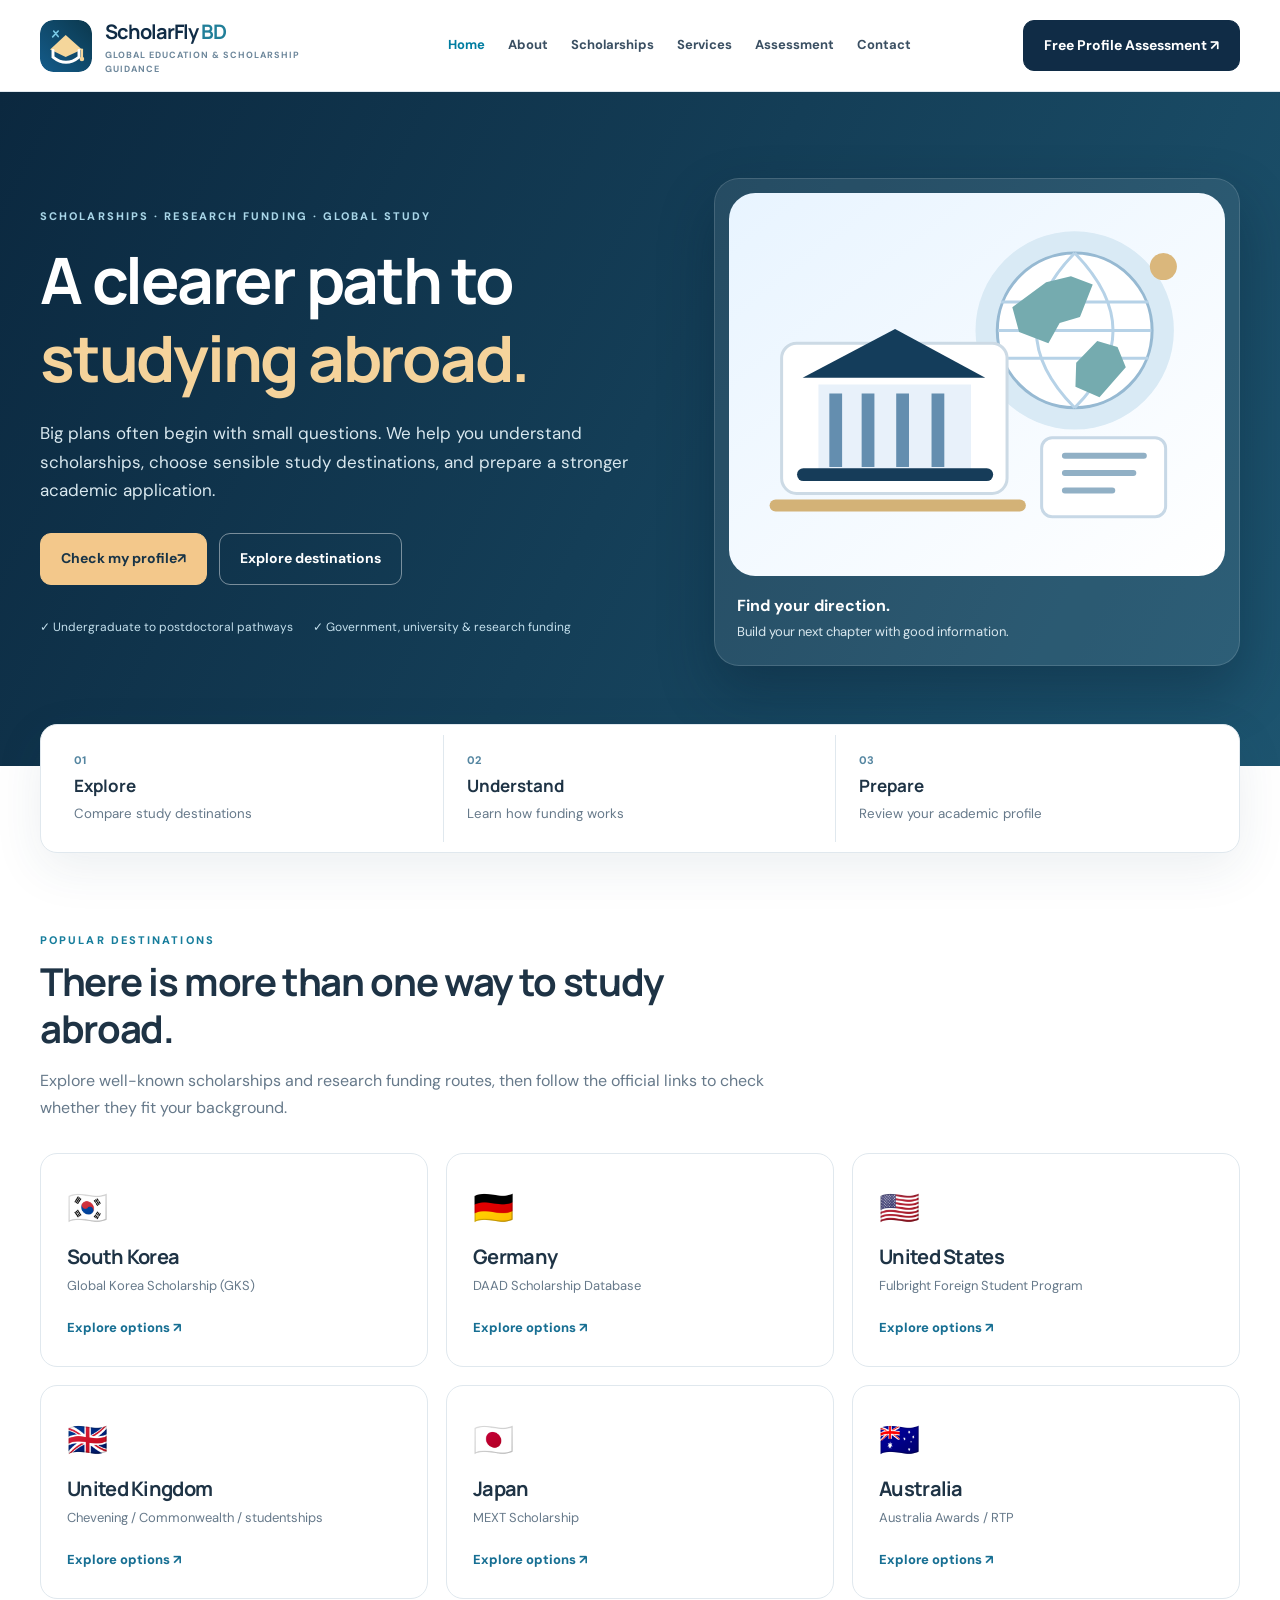
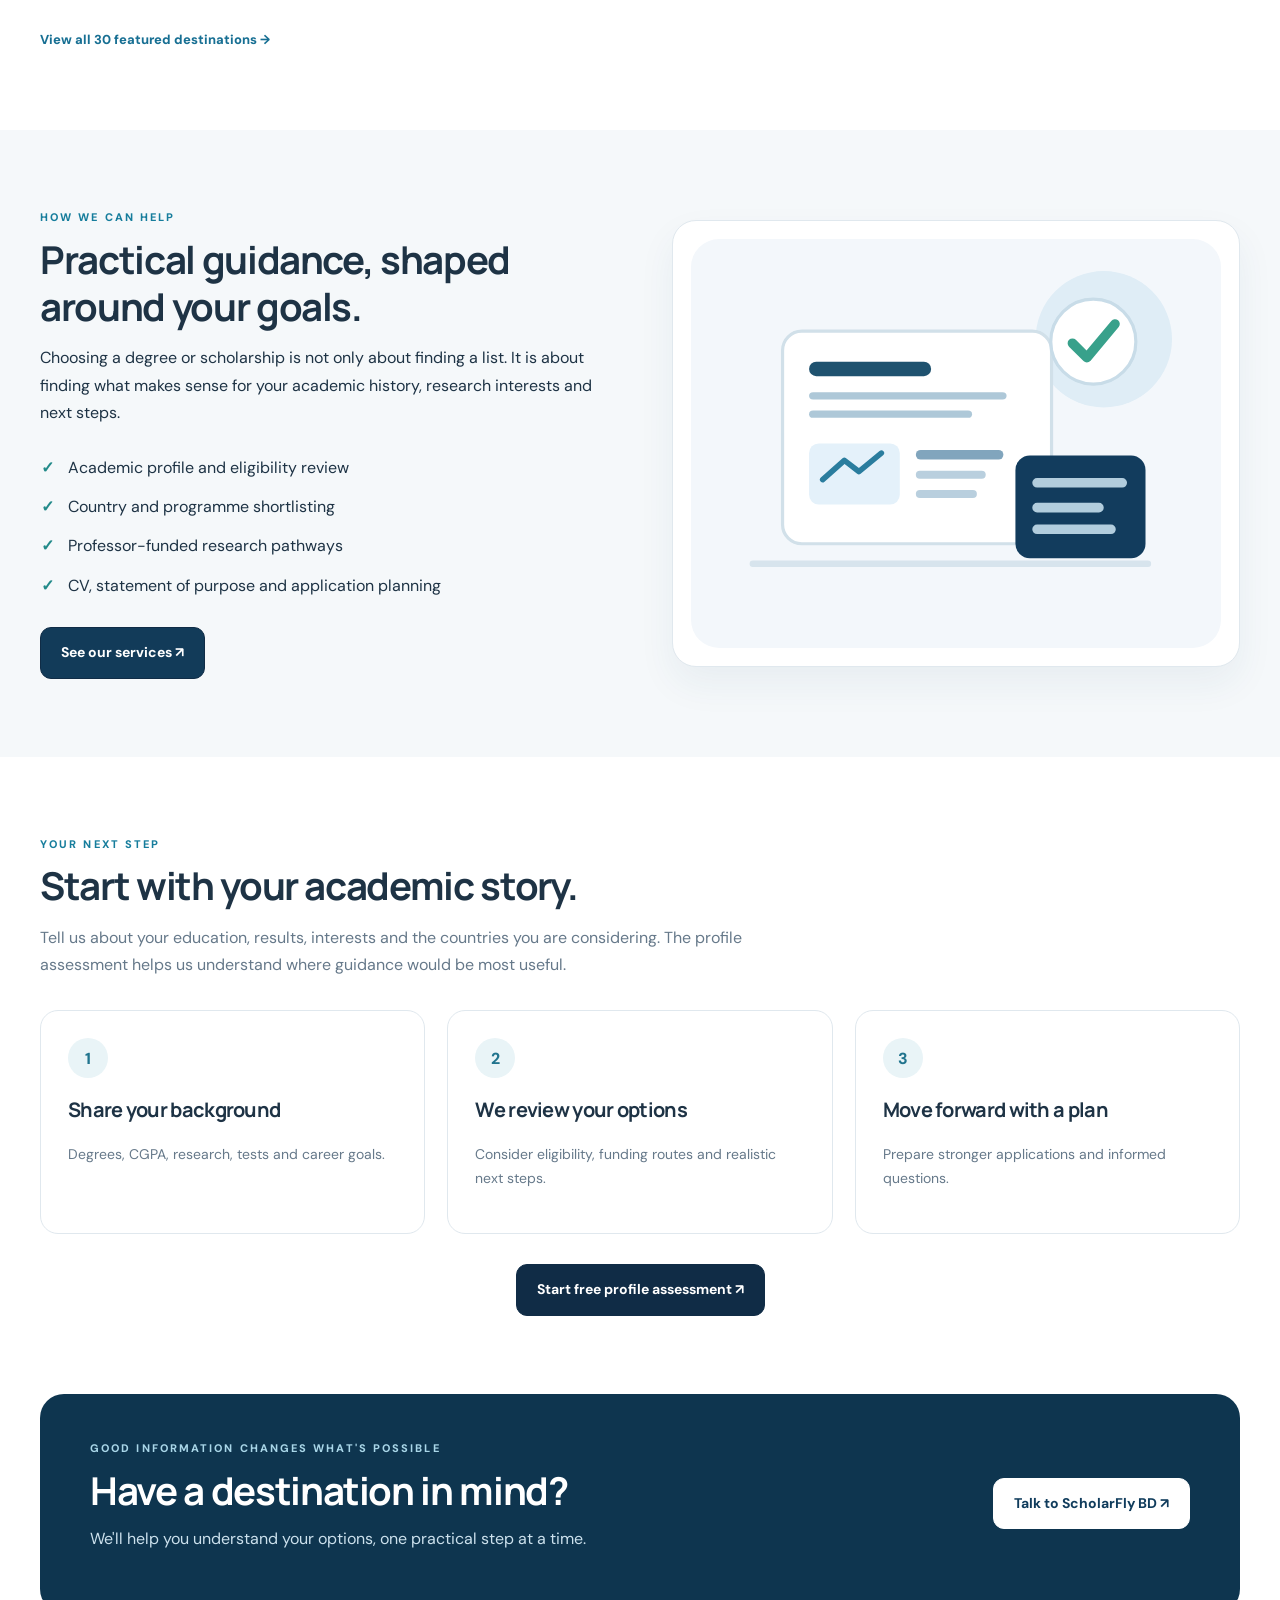
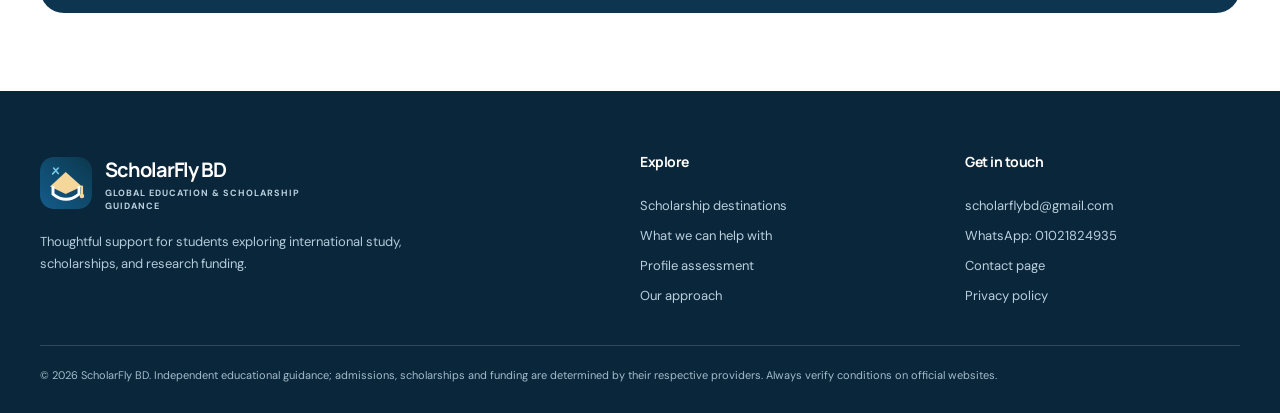
==== index.html @ b13908c2 "Add files via upload" ====
<!doctype html><html lang="en"><head><meta charset="utf-8"><meta name="viewport" content="width=device-width,initial-scale=1"><meta name="description" content="ScholarFly BD helps students explore scholarships, research funding and international university admissions."><meta name="theme-color" content="#102c46"><title>Scholarships &amp; Global Study Guidance | ScholarFly BD</title><link rel="icon" href="assets/logo.svg" type="image/svg+xml"><link rel="stylesheet" href="assets/style.css"></head><body><header class="site-header"><nav class="nav container" aria-label="Primary navigation"><a class="logo" href="index.html"><img src="assets/logo.svg" width="54" height="54" alt="ScholarFly BD emblem"><span><strong>ScholarFly <em>BD</em></strong><small>Global Education & Scholarship Guidance</small></span></a><button class="mobile-btn" aria-expanded="false" aria-label="Open navigation">☰</button><div class="navlinks"><a href="index.html" class="active">Home</a><a href="about.html" class="">About</a><a href="scholarships.html" class="">Scholarships</a><a href="services.html" class="">Services</a><a href="assessment.html" class="">Assessment</a><a href="contact.html" class="">Contact</a></div><a class="btn desktop-cta" href="assessment.html">Free Profile Assessment ↗</a></nav></header><main><section class="hero premium-hero"><div class="container hero-grid"><div><div class="eyebrow light">SCHOLARSHIPS · RESEARCH FUNDING · GLOBAL STUDY</div><h1>A clearer path to <span class="accent">studying abroad.</span></h1><p>Big plans often begin with small questions. We help you understand scholarships, choose sensible study destinations, and prepare a stronger academic application.</p><div class="hero-actions"><a class="btn" href="assessment.html">Check my profile <span>↗</span></a><a class="btn btn-outline-white" href="scholarships.html">Explore destinations</a></div><div class="hero-trust"><span>✓ Undergraduate to postdoctoral pathways</span><span>✓ Government, university & research funding</span></div></div><div class="hero-art"><img src="assets/global-study.svg" alt="Illustration showing a university, globe and learning resources"><div class="art-caption"><b>Find your direction.</b><span>Build your next chapter with good information.</span></div></div></div></section>
<section class="feature-strip"><div class="container features"><div><span>01</span><strong>Explore</strong><small>Compare study destinations</small></div><div><span>02</span><strong>Understand</strong><small>Learn how funding works</small></div><div><span>03</span><strong>Prepare</strong><small>Review your academic profile</small></div></div></section>
<section class="section"><div class="container"><div class="section-top"><div class="eyebrow">POPULAR DESTINATIONS</div><h2>There is more than one way to study abroad.</h2><p>Explore well-known scholarships and research funding routes, then follow the official links to check whether they fit your background.</p></div><div class="destination-grid"><a class="destination-card" href="scholarships.html?country=South%20Korea"><span class="big-flag">🇰🇷</span><h3>South Korea</h3><p>Global Korea Scholarship (GKS)</p><span class="card-link">Explore options ↗</span></a><a class="destination-card" href="scholarships.html?country=Germany"><span class="big-flag">🇩🇪</span><h3>Germany</h3><p>DAAD Scholarship Database</p><span class="card-link">Explore options ↗</span></a><a class="destination-card" href="scholarships.html?country=United%20States"><span class="big-flag">🇺🇸</span><h3>United States</h3><p>Fulbright Foreign Student Program</p><span class="card-link">Explore options ↗</span></a><a class="destination-card" href="scholarships.html?country=United%20Kingdom"><span class="big-flag">🇬🇧</span><h3>United Kingdom</h3><p>Chevening / Commonwealth / studentships</p><span class="card-link">Explore options ↗</span></a><a class="destination-card" href="scholarships.html?country=Japan"><span class="big-flag">🇯🇵</span><h3>Japan</h3><p>MEXT Scholarship</p><span class="card-link">Explore options ↗</span></a><a class="destination-card" href="scholarships.html?country=Australia"><span class="big-flag">🇦🇺</span><h3>Australia</h3><p>Australia Awards / RTP</p><span class="card-link">Explore options ↗</span></a></div><div class="section-bottom"><a class="text-link" href="scholarships.html">View all 30 featured destinations →</a></div></div></section>
<section class="section tint"><div class="container split align-center"><div><div class="eyebrow">HOW WE CAN HELP</div><h2>Practical guidance, shaped around your goals.</h2><p>Choosing a degree or scholarship is not only about finding a list. It is about finding what makes sense for your academic history, research interests and next steps.</p><ul class="check-list"><li>Academic profile and eligibility review</li><li>Country and programme shortlisting</li><li>Professor-funded research pathways</li><li>CV, statement of purpose and application planning</li></ul><a class="btn btn-ink" href="services.html">See our services ↗</a></div><div class="photo-art"><img src="assets/study-path.svg" alt="Illustration of scholarship planning and an academic profile"></div></div></section>
<section class="section"><div class="container"><div class="section-top"><div class="eyebrow">YOUR NEXT STEP</div><h2>Start with your academic story.</h2><p>Tell us about your education, results, interests and the countries you are considering. The profile assessment helps us understand where guidance would be most useful.</p></div><div class="three-steps"><article><span>1</span><h3>Share your background</h3><p>Degrees, CGPA, research, tests and career goals.</p></article><article><span>2</span><h3>We review your options</h3><p>Consider eligibility, funding routes and realistic next steps.</p></article><article><span>3</span><h3>Move forward with a plan</h3><p>Prepare stronger applications and informed questions.</p></article></div><div class="center-space"><a href="assessment.html" class="btn">Start free profile assessment ↗</a></div></div></section>
<section class="section cta-section"><div class="container cta-premium"><div><div class="eyebrow light">GOOD INFORMATION CHANGES WHAT'S POSSIBLE</div><h2>Have a destination in mind?</h2><p>We'll help you understand your options, one practical step at a time.</p></div><a class="btn btn-white" href="contact.html">Talk to ScholarFly BD ↗</a></div></section></main><footer class="footer"><div class="container footer-grid"><div><a class="logo" href="index.html"><img src="assets/logo.svg" width="52" height="52" alt=""><span><strong>ScholarFly BD</strong><small>Global Education & Scholarship Guidance</small></span></a><p>Thoughtful support for students exploring international study, scholarships, and research funding.</p></div><div><h3>Explore</h3><a href="scholarships.html">Scholarship destinations</a><a href="services.html">What we can help with</a><a href="assessment.html">Profile assessment</a><a href="about.html">Our approach</a></div><div><h3>Get in touch</h3><a href="mailto:scholarflybd@gmail.com">scholarflybd@gmail.com</a><a data-whatsapp href="contact.html">WhatsApp: 01021824935</a><a href="contact.html">Contact page</a><a href="privacy.html">Privacy policy</a></div></div><div class="container footer-bottom">© <span id="year">2026</span> ScholarFly BD. Independent educational guidance; admissions, scholarships and funding are determined by their respective providers. Always verify conditions on official websites.</div></footer><script src="assets/config.js"></script><script src="assets/main.js"></script></body></html>
---- assets/style.css ----
@import url('https://fonts.googleapis.com/css2?family=DM+Sans:wght@400;500;600;700&family=Manrope:wght@500;600;700;800&display=swap');
:root{--navy:#102c46;--navy2:#174765;--ink:#1e3345;--muted:#66798a;--blue:#15688b;--pale:#f5f8fa;--line:#e0e8ee;--gold:#f1c88a}*{box-sizing:border-box}html{scroll-behavior:smooth}body{margin:0;background:white;color:var(--ink);font-family:'DM Sans',sans-serif;line-height:1.7}h1,h2,h3,h4{font-family:Manrope,sans-serif;letter-spacing:-.035em;line-height:1.22}h1{font-size:clamp(40px,5vw,66px);margin:15px 0 22px}h2{font-size:clamp(28px,3vw,40px);margin:10px 0 14px}h3{font-size:20px}p{margin:0 0 16px}a{color:inherit;text-decoration:none}img{max-width:100%;height:auto}button,input,select{font:inherit}.container{max-width:1200px;width:calc(100% - 48px);margin-inline:auto}.narrow{max-width:840px}.site-header{position:sticky;top:0;z-index:20;background:#ffffffed;backdrop-filter:blur(12px);border-bottom:1px solid var(--line)}.nav{min-height:91px;display:flex;justify-content:space-between;gap:22px;align-items:center}.logo{display:flex;align-items:center;gap:13px;min-width:max-content}.logo img{border-radius:13px;width:52px;height:52px}.logo strong{display:block;font-size:20px;font-family:Manrope,sans-serif;letter-spacing:-.05em;color:var(--navy)}.logo em{font-style:normal;color:#217f99}.logo small{display:block;max-width:230px;font-weight:700;font-size:9px;color:#6d879b;letter-spacing:.11em;text-transform:uppercase;line-height:1.5}.navlinks{display:flex;gap:23px;align-items:center}.navlinks a{font-size:13px;font-weight:700;color:#3a4f62}.navlinks a:hover,.navlinks a.active{color:#007da1}.btn{display:inline-flex;align-items:center;justify-content:center;background:var(--navy);border:1px solid var(--navy);color:white;border-radius:11px;padding:13px 20px;font-weight:700;font-size:14px;transition:transform .15s,background .15s;cursor:pointer}.btn:hover{transform:translateY(-2px);background:#245776}.btn-outline-white{border:1px solid #ffffff70;background:transparent}.btn-outline-white:hover{background:#ffffff20}.btn-white{background:#fff;color:#103c5c;border-color:#fff}.btn-ink{background:#123b59}.mobile-btn{display:none}.hero{background:linear-gradient(117deg,#0b283f,#1d546f);color:#fff}.hero-grid{display:grid;grid-template-columns:1fr .87fr;align-items:center;gap:70px;padding:86px 0 100px}.hero h1{max-width:660px}.hero .accent{color:#f5d39b}.hero p{color:#d9e8ef;max-width:600px;font-size:17px}.eyebrow{font-size:11px;letter-spacing:.19em;font-weight:800;color:#167d9c;text-transform:uppercase}.eyebrow.light{color:#a9d6e8}.lead{font-size:17px;color:var(--muted);max-width:740px}.hero-actions{display:flex;flex-wrap:wrap;gap:12px;margin-top:28px}.hero-actions .btn{background:#f3c88b;color:#183447;border-color:#f3c88b}.hero-actions .btn-outline-white{background:transparent;color:white;border-color:#ffffff70}.hero-trust{display:flex;gap:20px;flex-wrap:wrap;margin-top:32px;font-size:12px;color:#c4e0ed}.hero-art{background:#ffffff14;border:1px solid #ffffff24;border-radius:25px;overflow:hidden;padding:14px;box-shadow:0 25px 55px #061b2e55}.hero-art img{display:block;width:100%;border-radius:17px}.art-caption{padding:16px 8px 8px;display:flex;flex-direction:column;gap:2px}.art-caption span{font-size:13px;color:#d9e8ef}.feature-strip{position:relative;margin-top:-42px;z-index:1}.features{display:grid;grid-template-columns:repeat(3,1fr);background:#fff;border:1px solid var(--line);border-radius:17px;box-shadow:0 15px 50px #23466016;padding:10px}.features div{padding:16px 23px;border-right:1px solid var(--line);display:grid;gap:2px}.features div:last-child{border:0}.features span{font-size:11px;color:#5586a1;font-weight:800}.features strong{font-family:Manrope;font-size:17px}.features small{color:var(--muted)}.section{padding:78px 0}.section.tint{background:var(--pale)}.section-top{max-width:760px;margin-bottom:32px}.section-top p{color:var(--muted)}.destination-grid{display:grid;grid-template-columns:repeat(3,1fr);gap:18px}.destination-card{background:white;border:1px solid var(--line);border-radius:17px;padding:26px;min-height:205px;transition:box-shadow .2s,transform .2s}.destination-card:hover,.scholarship-card:hover{box-shadow:0 14px 35px #214d6b1b;transform:translateY(-2px)}.big-flag{font-size:33px}.destination-card h3{margin:9px 0 5px}.destination-card p{font-size:13px;color:var(--muted)}.card-link,.text-link{color:#176f93;font-weight:800;font-size:13px}.section-bottom{margin-top:26px}.split{display:grid;grid-template-columns:1fr 1fr;gap:64px}.align-center{align-items:center}.align-start{align-items:start}.check-list{list-style:none;padding:0;margin:22px 0}.check-list li{padding:6px 0 6px 28px;position:relative}.check-list li:before{content:'✓';color:#228a89;font-weight:bold;position:absolute;left:1px}.photo-art{border:1px solid var(--line);background:#fff;padding:18px;border-radius:24px;box-shadow:0 17px 37px #214d6b10}.photo-art img{display:block;width:100%;border-radius:12px}.three-steps,.grid-3{display:grid;grid-template-columns:repeat(3,1fr);gap:22px}.three-steps article,.card{padding:27px;border:1px solid var(--line);background:white;border-radius:18px}.three-steps article span{display:grid;place-items:center;width:40px;height:40px;border-radius:50%;background:#e9f4f7;color:#21748e;font-weight:800}.three-steps p,.card p{font-size:14px;color:var(--muted)}.center-space{text-align:center;margin-top:30px}.cta-section{padding-top:0}.cta-premium{background:#0e354f;border-radius:24px;color:#fff;padding:45px 50px;display:flex;align-items:center;justify-content:space-between;gap:24px}.cta-premium p{color:#cce1ed}.cta-premium h2{margin-bottom:10px}.page-intro{background:linear-gradient(110deg,#f1f7fa,#fff);padding:78px 0 65px;border-bottom:1px solid var(--line)}.page-intro h1{font-size:clamp(37px,4.5vw,57px);max-width:840px}.page-intro .lead{margin:0}.service-grid{display:grid;grid-template-columns:repeat(3,1fr);gap:20px}.service-card{border:1px solid var(--line);border-radius:19px;padding:29px;background:#fff}.service-card p{color:var(--muted);font-size:14px}.service-icon,.card-icon{display:grid;place-items:center;background:#eaf4f8;border-radius:14px;width:49px;height:49px;color:#135f7f;font-size:23px}.notice{padding:18px 20px;background:#faf7ef;border:1px solid #e9dbba;border-radius:11px;color:#675c43;font-size:13px;margin:23px 0}.directory-head{display:flex;gap:24px;align-items:end;justify-content:space-between}.directory-head p{color:var(--muted)}.directory-count{color:#1e708b;border:1px solid #cfe1e8;border-radius:30px;padding:8px 15px;font-weight:700;white-space:nowrap}.premium-filter{display:grid;grid-template-columns:2fr 1fr 1fr;gap:13px;border:1px solid var(--line);border-radius:16px;background:#f9fbfc;padding:17px;margin:21px 0}.premium-filter label{display:grid;gap:6px;font-size:12px;font-weight:700;color:#5e7080}.premium-filter input,.premium-filter select{width:100%;border:1px solid #d0dfe6;background:white;border-radius:9px;padding:12px 14px;color:var(--ink)}.scholarship-grid{display:grid;grid-template-columns:repeat(3,1fr);gap:20px}.scholarship-card{border:1px solid var(--line);border-radius:19px;background:#fff;padding:24px;transition:box-shadow .2s,transform .2s;display:flex;flex-direction:column}.sch-card-head{display:flex;gap:13px;align-items:center;margin-bottom:19px}.country-flag{font-size:43px;line-height:1.1;display:inline-grid;place-items:center;width:66px;height:61px;border-radius:12px;background:#f1f6f8}.sch-card-head h3{font-size:19px;margin:4px 0 0}.country-region{font-size:11px;text-transform:uppercase;color:#7b8b97;letter-spacing:.07em;font-weight:700}.programme-type{font-size:10px;text-transform:uppercase;letter-spacing:.12em;color:#187f99;font-weight:800}.scholarship-card h4{margin:8px 0 10px;font-size:17px}.sch-summary{font-size:14px;color:#455d70;margin:0 0 10px}.sch-note{font-size:13px;color:var(--muted);margin-bottom:17px}.sch-meta{border-top:1px solid var(--line);padding-top:14px;display:grid;gap:10px;margin-top:auto}.sch-meta span{display:block;font-size:12px;color:#526a7b}.sch-meta b{display:block;font-size:11px;text-transform:uppercase;letter-spacing:.05em;color:#1d4c69}.sch-actions{border-top:1px solid var(--line);margin-top:17px;padding-top:15px;display:flex;justify-content:space-between;gap:12px;flex-wrap:wrap}.subtle-link{color:#667b8b;font-weight:700;font-size:12px}.no-results,.resource-note{border:1px solid var(--line);border-radius:17px;padding:25px;text-align:center;margin-top:20px}.resource-note{background:#f6f9fb;margin-top:34px}.resource-note p{color:var(--muted)}.form-overview{display:grid;gap:16px}.form-overview-row{display:flex;gap:15px;align-items:start}.form-overview-row>span{display:grid;place-items:center;min-width:35px;height:35px;border-radius:12px;background:#e7f3f7;color:#16728d;font-weight:800}.form-overview-row strong{font-family:Manrope;font-size:15px}.form-overview-row p{font-size:13px;color:var(--muted);margin:3px 0}.assessment-panel{background:#f5f9fa;border:1px solid #dbe7ec;border-radius:24px;padding:30px;position:sticky;top:120px}.assessment-panel p{color:#587284;font-size:14px}.assessment-panel h2{font-size:28px}.full-btn{width:100%}.form-warning{background:#fff6e8;border:1px solid #e7d5b6;border-radius:12px;padding:15px;margin-top:16px;font-size:12px;color:#675034}.form-warning p{margin:4px 0 0}.privacy-hint{font-size:12px!important;margin-top:19px}.privacy-hint a,.legal a{color:#176e8b;text-decoration:underline}.contact-tiles{display:grid;gap:12px;margin-top:23px}.contact-tile{display:flex;align-items:center;gap:15px;border:1px solid var(--line);border-radius:14px;padding:18px;background:#fff}.contact-tile>span{width:44px;height:44px;background:#e9f4f8;border-radius:13px;display:grid;place-items:center;color:#17718d;font-size:21px}.contact-tile div{display:grid;flex:1}.contact-tile small{color:var(--muted)}.faq-list details{border:1px solid var(--line);padding:18px 22px;border-radius:13px;margin-bottom:12px;background:white}.faq-list summary{font-family:Manrope;font-weight:700;cursor:pointer}.faq-list p{font-size:14px;color:var(--muted);margin-top:12px}.legal h2{font-size:24px;margin-top:28px}.legal p{color:#4e6374}.footer{background:#0a263a;color:#fff;padding:62px 0 28px}.footer-grid{display:grid;grid-template-columns:2fr 1fr 1fr;gap:50px}.footer .logo strong{color:white}.footer .logo small{color:#bbd0de}.footer p{color:#b4cbda;font-size:13px;max-width:410px;margin-top:17px}.footer h3{font-size:14px;margin:0 0 17px}.footer-grid>div:not(:first-child){display:flex;flex-direction:column;align-items:start;gap:8px}.footer-grid a:not(.logo){font-size:13px;color:#bbd0de}.footer-bottom{border-top:1px solid #ffffff27;padding-top:20px;margin-top:38px;font-size:11px;color:#a4bccc}.hidden{display:none!important}@media(max-width:1100px){.navlinks{gap:12px}.navlinks a{font-size:12px}.desktop-cta{display:none}.hero-grid{gap:35px}.scholarship-grid{grid-template-columns:repeat(2,1fr)}}@media(max-width:760px){.container{width:calc(100% - 32px)}.nav{min-height:75px}.logo small{font-size:8px}.logo strong{font-size:18px}.logo img{height:46px;width:46px}.mobile-btn{display:block;font-size:25px;border:0;background:transparent;color:var(--navy);cursor:pointer}.navlinks{display:none;position:absolute;top:74px;left:0;right:0;flex-direction:column;align-items:stretch;gap:0;padding:14px 25px 24px;background:white;border-bottom:1px solid var(--line);box-shadow:0 15px 25px #1c3a4a1e}.navlinks.open{display:flex}.navlinks a{padding:10px;font-size:14px}.hero-grid,.split{grid-template-columns:1fr}.hero-grid{padding:52px 0 90px}.features{grid-template-columns:1fr}.features div{border-right:0;border-bottom:1px solid var(--line)}.features div:last-child{border:0}.section{padding:58px 0}.destination-grid,.three-steps,.grid-3,.service-grid,.scholarship-grid,.footer-grid{grid-template-columns:1fr}.premium-filter{grid-template-columns:1fr}.directory-head{align-items:start;flex-direction:column}.cta-premium{display:block;padding:29px}.cta-premium .btn{margin-top:13px}.page-intro{padding:55px 0}.assessment-panel{position:static}.footer-grid{gap:25px}.scholarship-card{padding:21px}}
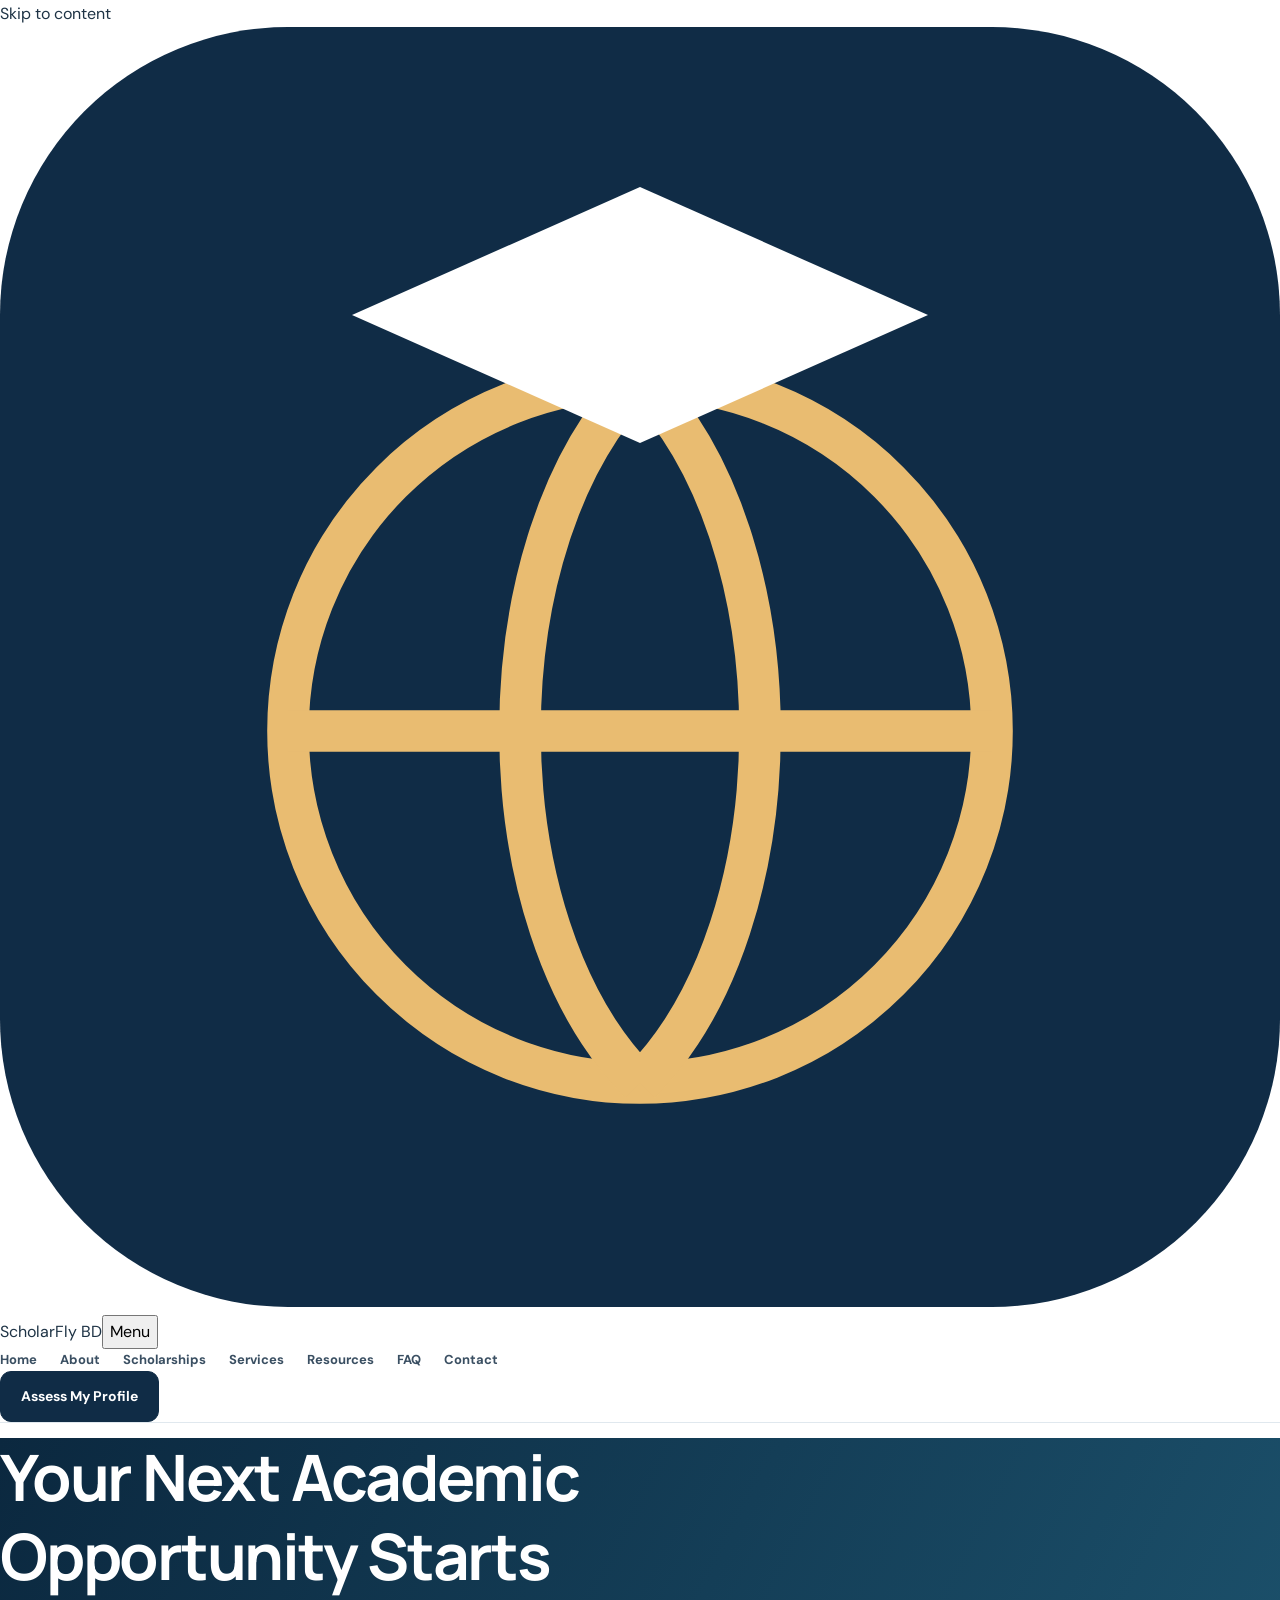
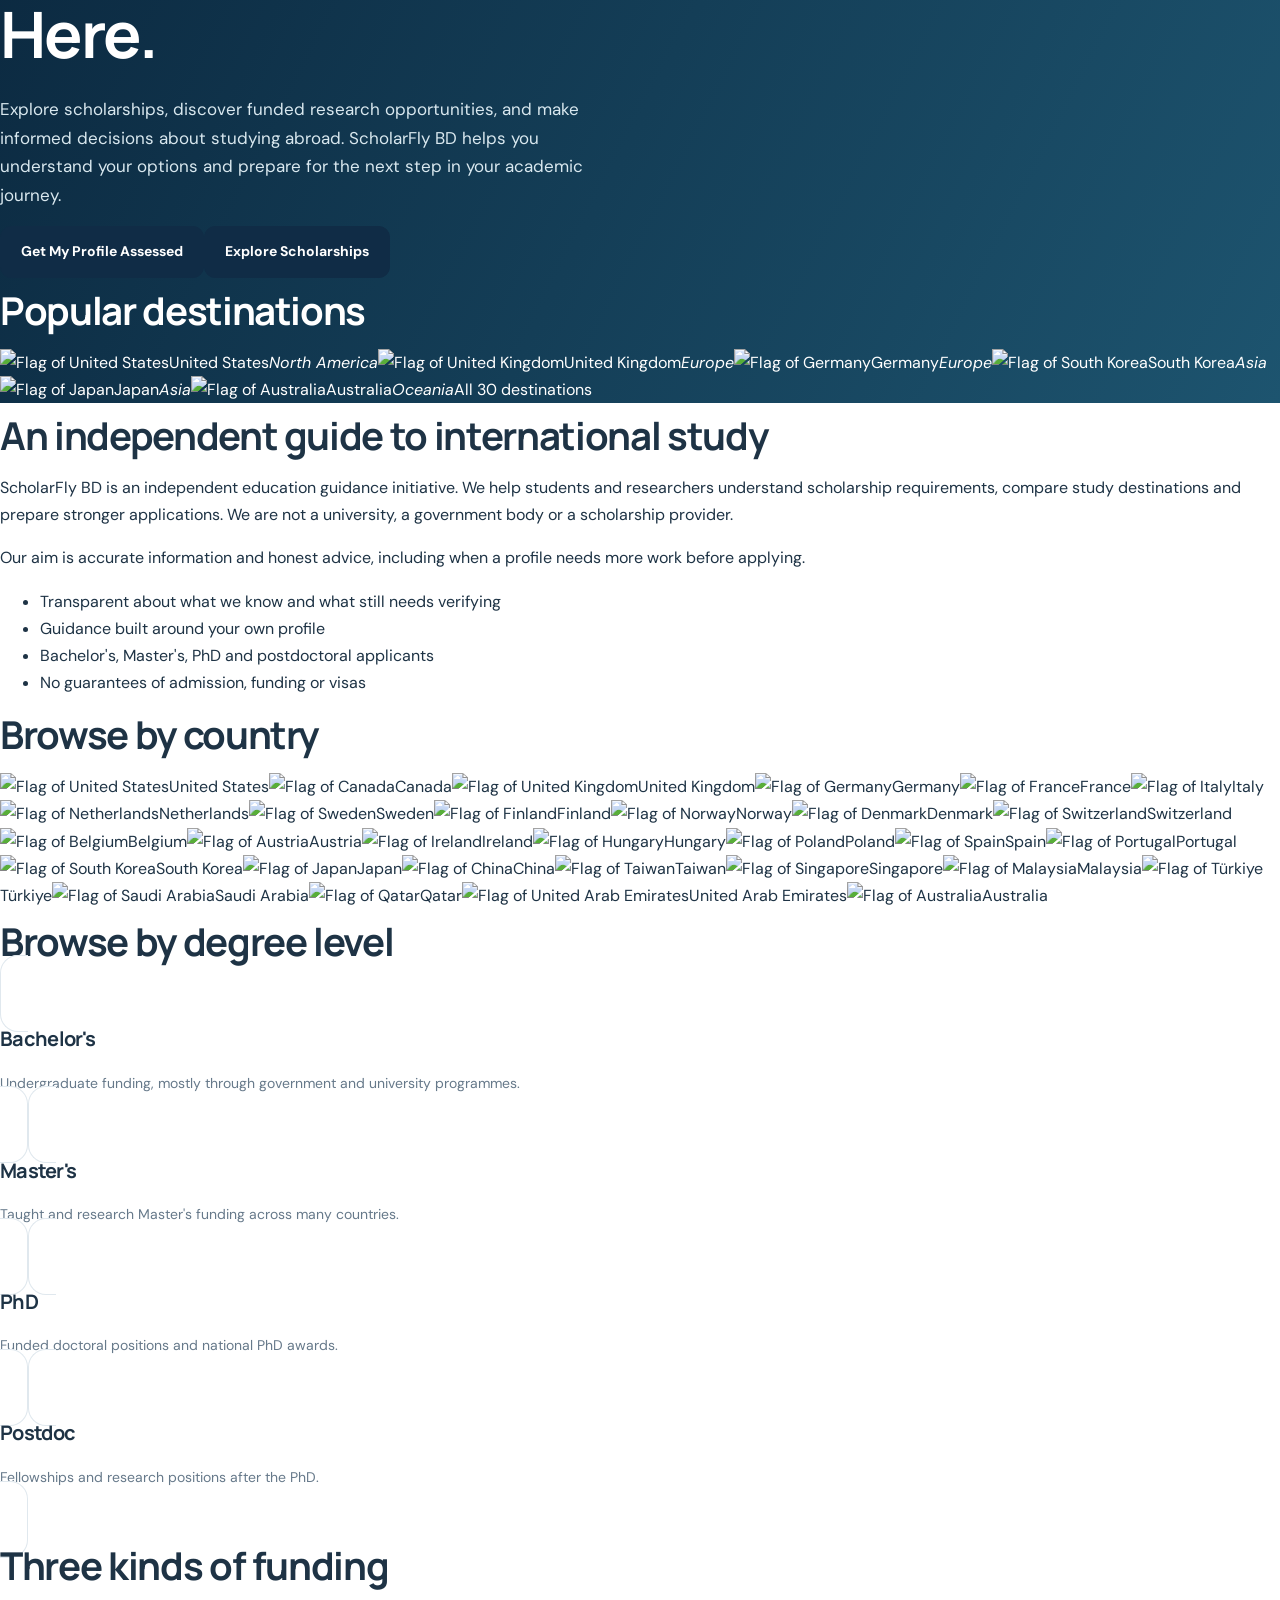
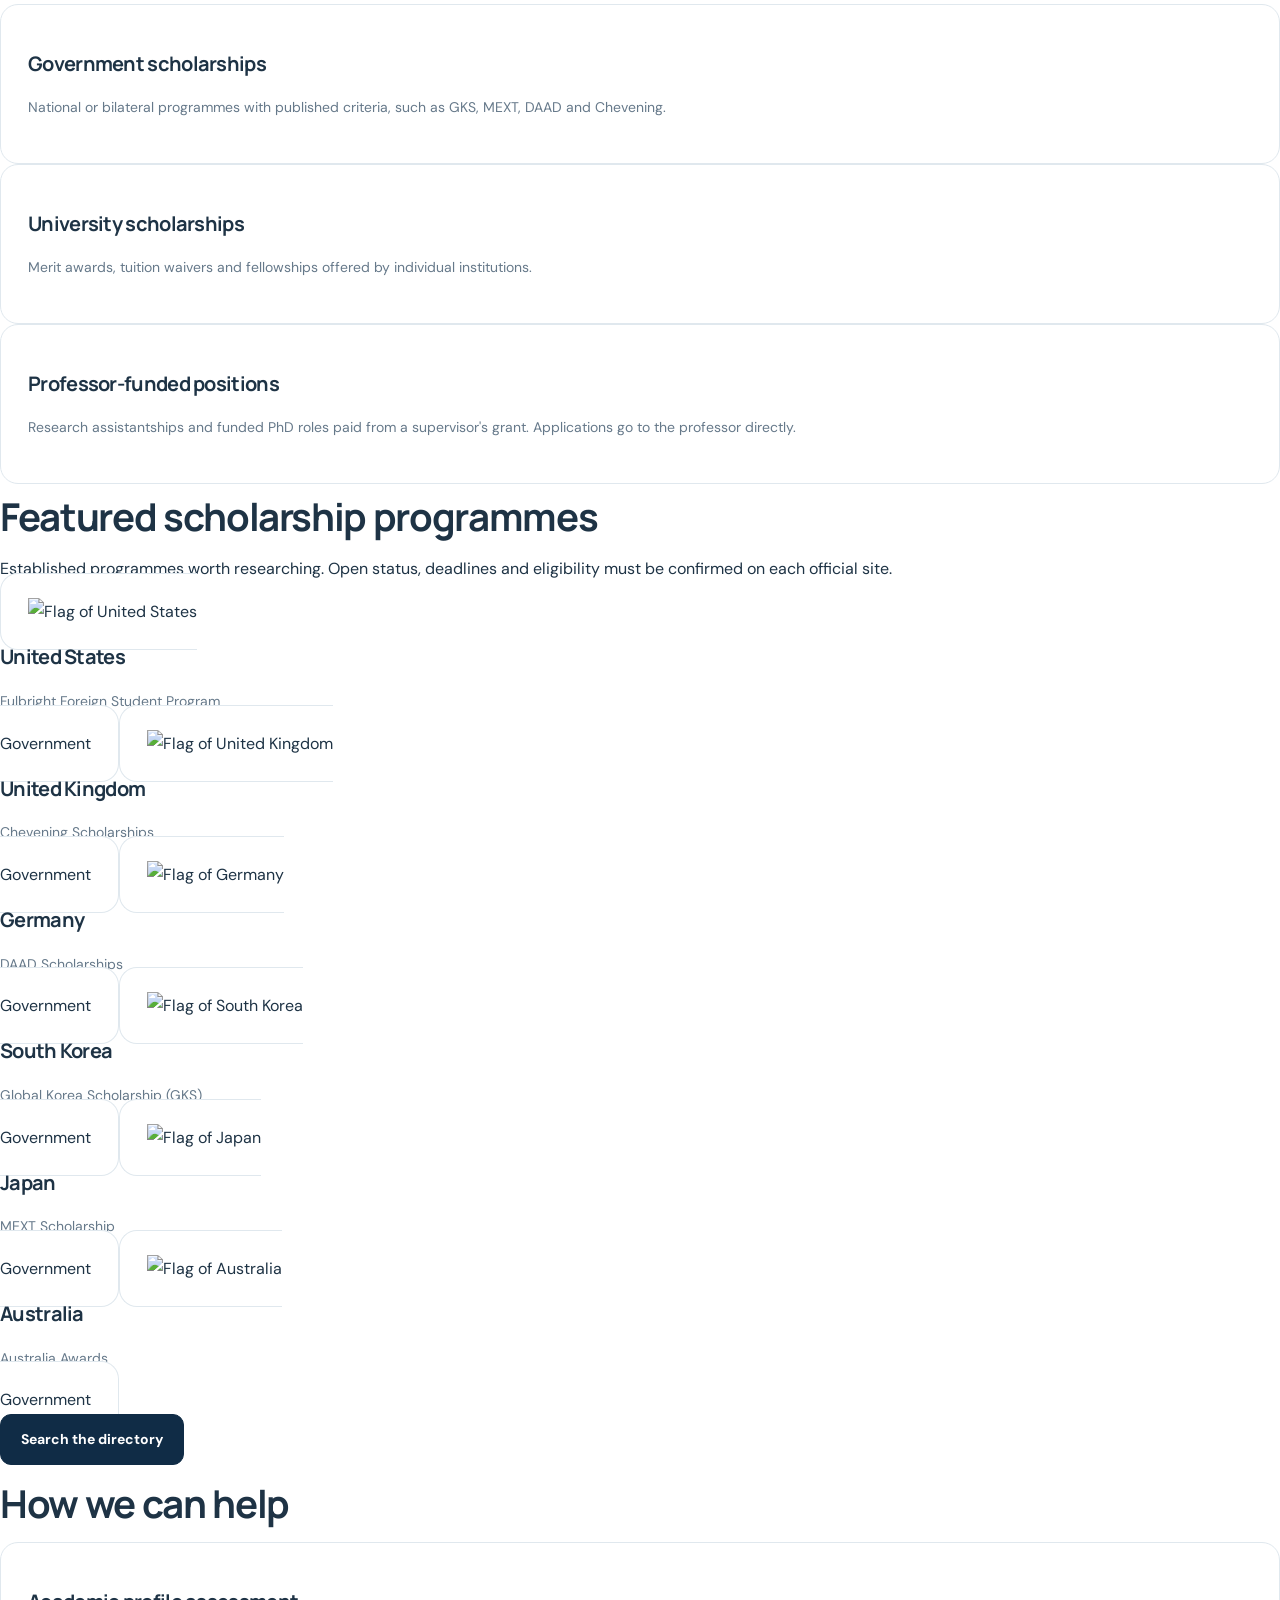
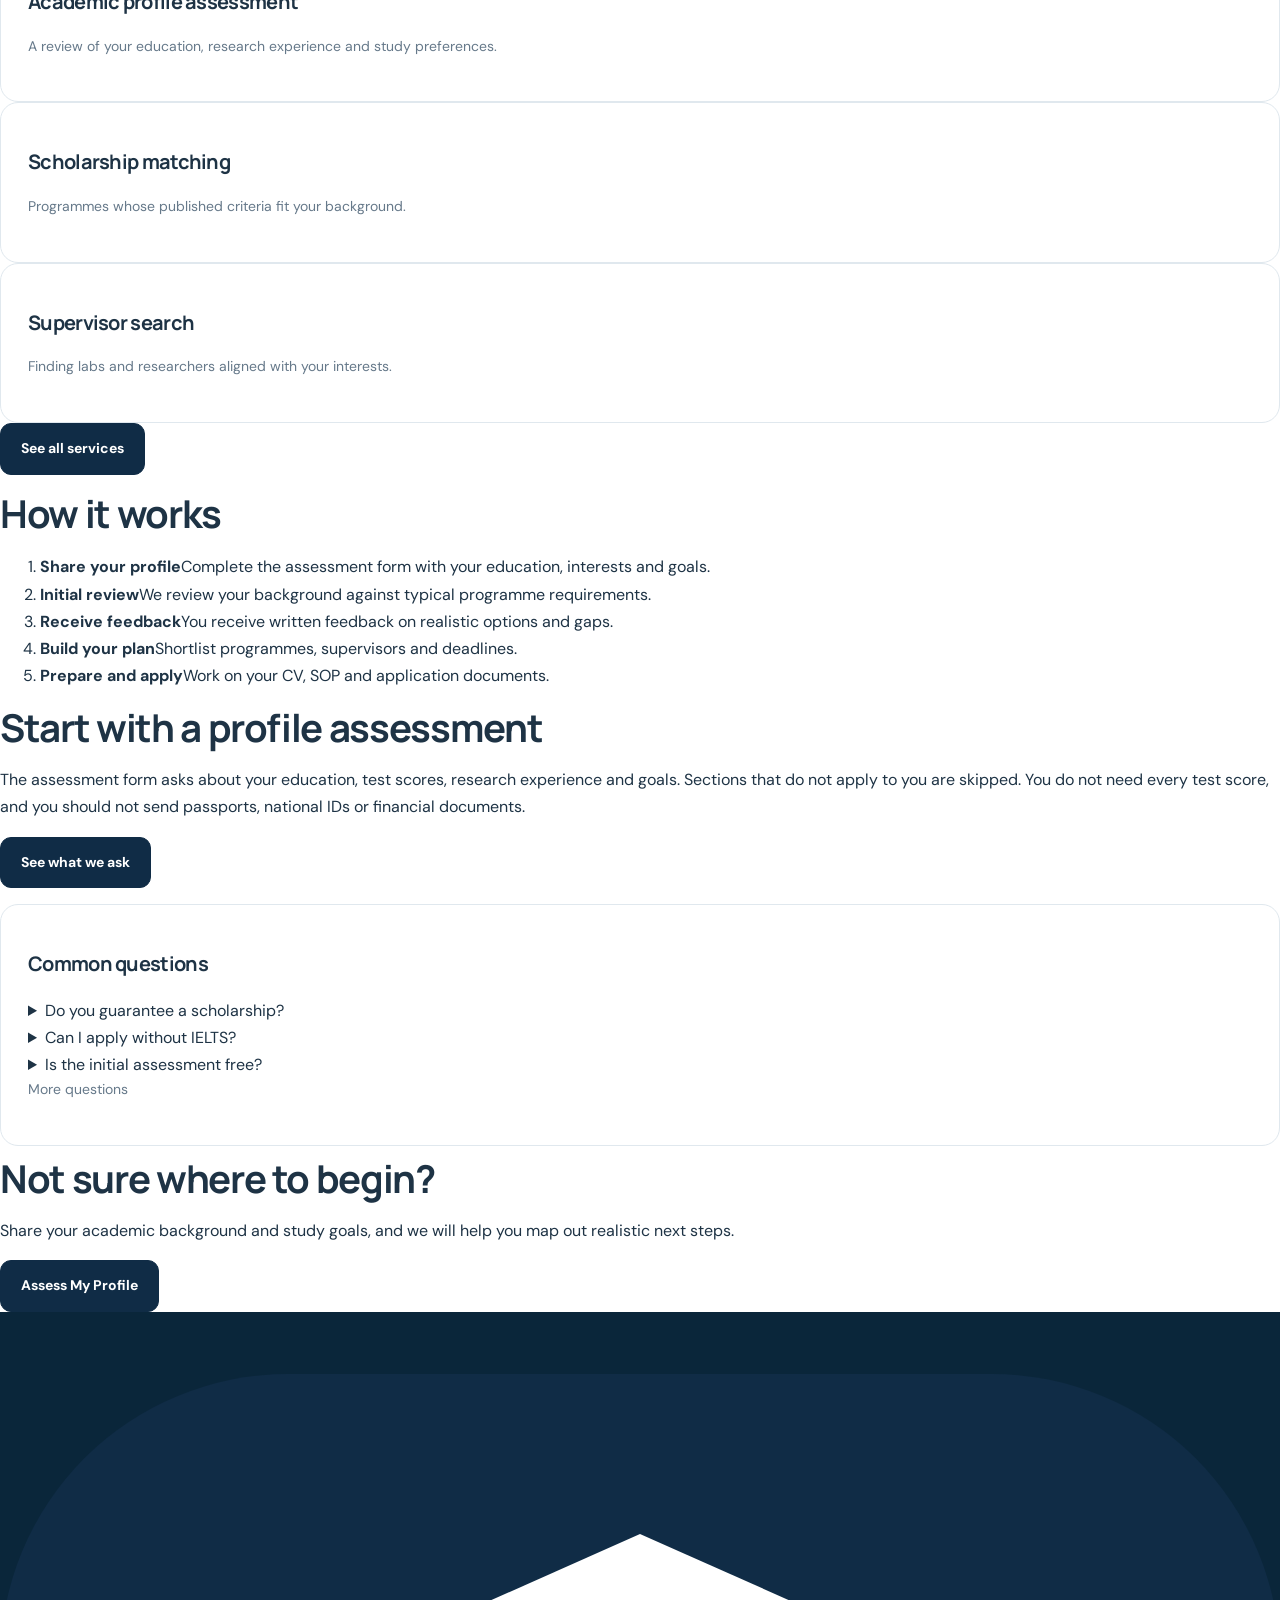
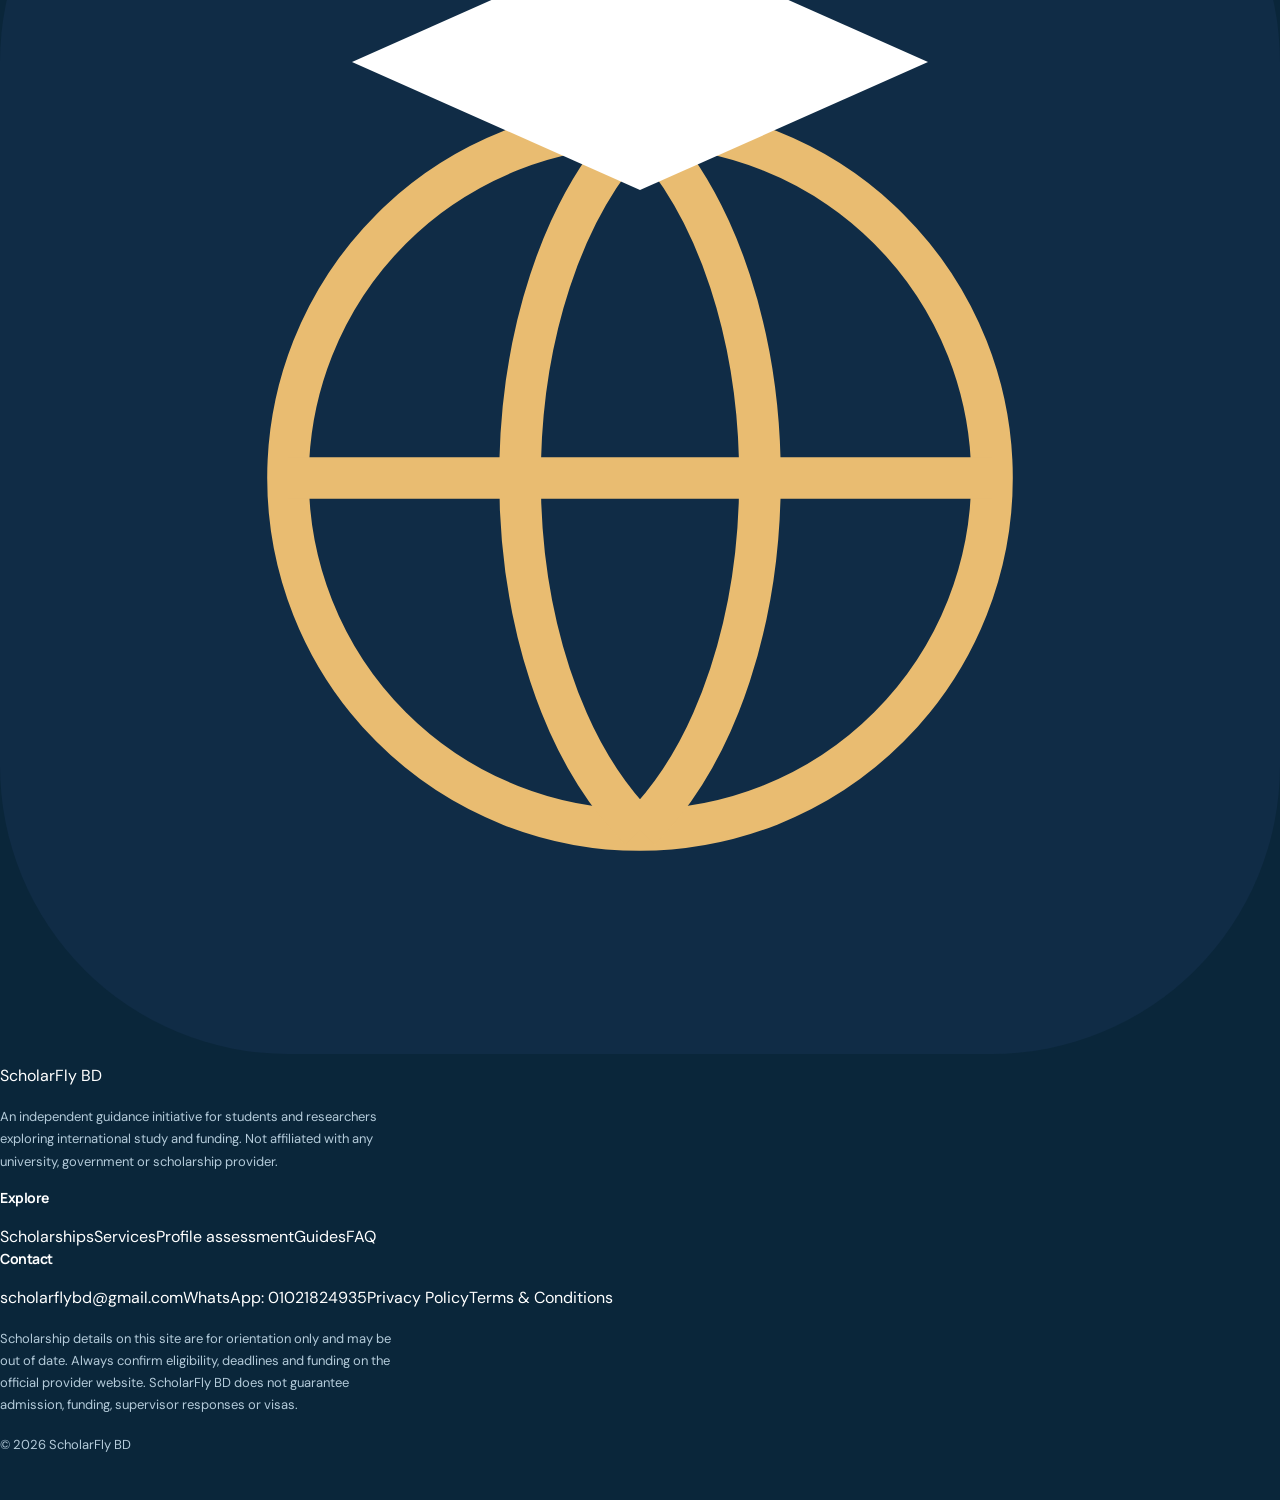
==== commit d46c0728: "Add files via upload" ====
--- a/index.html
+++ b/index.html
@@ -1,6 +1,9 @@
-<!doctype html><html lang="en"><head><meta charset="utf-8"><meta name="viewport" content="width=device-width,initial-scale=1"><meta name="description" content="ScholarFly BD helps students explore scholarships, research funding and international university admissions."><meta name="theme-color" content="#102c46"><title>Scholarships &amp; Global Study Guidance | ScholarFly BD</title><link rel="icon" href="assets/logo.svg" type="image/svg+xml"><link rel="stylesheet" href="assets/style.css"></head><body><header class="site-header"><nav class="nav container" aria-label="Primary navigation"><a class="logo" href="index.html"><img src="assets/logo.svg" width="54" height="54" alt="ScholarFly BD emblem"><span><strong>ScholarFly <em>BD</em></strong><small>Global Education & Scholarship Guidance</small></span></a><button class="mobile-btn" aria-expanded="false" aria-label="Open navigation">☰</button><div class="navlinks"><a href="index.html" class="active">Home</a><a href="about.html" class="">About</a><a href="scholarships.html" class="">Scholarships</a><a href="services.html" class="">Services</a><a href="assessment.html" class="">Assessment</a><a href="contact.html" class="">Contact</a></div><a class="btn desktop-cta" href="assessment.html">Free Profile Assessment ↗</a></nav></header><main><section class="hero premium-hero"><div class="container hero-grid"><div><div class="eyebrow light">SCHOLARSHIPS · RESEARCH FUNDING · GLOBAL STUDY</div><h1>A clearer path to <span class="accent">studying abroad.</span></h1><p>Big plans often begin with small questions. We help you understand scholarships, choose sensible study destinations, and prepare a stronger academic application.</p><div class="hero-actions"><a class="btn" href="assessment.html">Check my profile <span>↗</span></a><a class="btn btn-outline-white" href="scholarships.html">Explore destinations</a></div><div class="hero-trust"><span>✓ Undergraduate to postdoctoral pathways</span><span>✓ Government, university & research funding</span></div></div><div class="hero-art"><img src="assets/global-study.svg" alt="Illustration showing a university, globe and learning resources"><div class="art-caption"><b>Find your direction.</b><span>Build your next chapter with good information.</span></div></div></div></section>
-<section class="feature-strip"><div class="container features"><div><span>01</span><strong>Explore</strong><small>Compare study destinations</small></div><div><span>02</span><strong>Understand</strong><small>Learn how funding works</small></div><div><span>03</span><strong>Prepare</strong><small>Review your academic profile</small></div></div></section>
-<section class="section"><div class="container"><div class="section-top"><div class="eyebrow">POPULAR DESTINATIONS</div><h2>There is more than one way to study abroad.</h2><p>Explore well-known scholarships and research funding routes, then follow the official links to check whether they fit your background.</p></div><div class="destination-grid"><a class="destination-card" href="scholarships.html?country=South%20Korea"><span class="big-flag">🇰🇷</span><h3>South Korea</h3><p>Global Korea Scholarship (GKS)</p><span class="card-link">Explore options ↗</span></a><a class="destination-card" href="scholarships.html?country=Germany"><span class="big-flag">🇩🇪</span><h3>Germany</h3><p>DAAD Scholarship Database</p><span class="card-link">Explore options ↗</span></a><a class="destination-card" href="scholarships.html?country=United%20States"><span class="big-flag">🇺🇸</span><h3>United States</h3><p>Fulbright Foreign Student Program</p><span class="card-link">Explore options ↗</span></a><a class="destination-card" href="scholarships.html?country=United%20Kingdom"><span class="big-flag">🇬🇧</span><h3>United Kingdom</h3><p>Chevening / Commonwealth / studentships</p><span class="card-link">Explore options ↗</span></a><a class="destination-card" href="scholarships.html?country=Japan"><span class="big-flag">🇯🇵</span><h3>Japan</h3><p>MEXT Scholarship</p><span class="card-link">Explore options ↗</span></a><a class="destination-card" href="scholarships.html?country=Australia"><span class="big-flag">🇦🇺</span><h3>Australia</h3><p>Australia Awards / RTP</p><span class="card-link">Explore options ↗</span></a></div><div class="section-bottom"><a class="text-link" href="scholarships.html">View all 30 featured destinations →</a></div></div></section>
-<section class="section tint"><div class="container split align-center"><div><div class="eyebrow">HOW WE CAN HELP</div><h2>Practical guidance, shaped around your goals.</h2><p>Choosing a degree or scholarship is not only about finding a list. It is about finding what makes sense for your academic history, research interests and next steps.</p><ul class="check-list"><li>Academic profile and eligibility review</li><li>Country and programme shortlisting</li><li>Professor-funded research pathways</li><li>CV, statement of purpose and application planning</li></ul><a class="btn btn-ink" href="services.html">See our services ↗</a></div><div class="photo-art"><img src="assets/study-path.svg" alt="Illustration of scholarship planning and an academic profile"></div></div></section>
-<section class="section"><div class="container"><div class="section-top"><div class="eyebrow">YOUR NEXT STEP</div><h2>Start with your academic story.</h2><p>Tell us about your education, results, interests and the countries you are considering. The profile assessment helps us understand where guidance would be most useful.</p></div><div class="three-steps"><article><span>1</span><h3>Share your background</h3><p>Degrees, CGPA, research, tests and career goals.</p></article><article><span>2</span><h3>We review your options</h3><p>Consider eligibility, funding routes and realistic next steps.</p></article><article><span>3</span><h3>Move forward with a plan</h3><p>Prepare stronger applications and informed questions.</p></article></div><div class="center-space"><a href="assessment.html" class="btn">Start free profile assessment ↗</a></div></div></section>
-<section class="section cta-section"><div class="container cta-premium"><div><div class="eyebrow light">GOOD INFORMATION CHANGES WHAT'S POSSIBLE</div><h2>Have a destination in mind?</h2><p>We'll help you understand your options, one practical step at a time.</p></div><a class="btn btn-white" href="contact.html">Talk to ScholarFly BD ↗</a></div></section></main><footer class="footer"><div class="container footer-grid"><div><a class="logo" href="index.html"><img src="assets/logo.svg" width="52" height="52" alt=""><span><strong>ScholarFly BD</strong><small>Global Education & Scholarship Guidance</small></span></a><p>Thoughtful support for students exploring international study, scholarships, and research funding.</p></div><div><h3>Explore</h3><a href="scholarships.html">Scholarship destinations</a><a href="services.html">What we can help with</a><a href="assessment.html">Profile assessment</a><a href="about.html">Our approach</a></div><div><h3>Get in touch</h3><a href="mailto:scholarflybd@gmail.com">scholarflybd@gmail.com</a><a data-whatsapp href="contact.html">WhatsApp: 01021824935</a><a href="contact.html">Contact page</a><a href="privacy.html">Privacy policy</a></div></div><div class="container footer-bottom">© <span id="year">2026</span> ScholarFly BD. Independent educational guidance; admissions, scholarships and funding are determined by their respective providers. Always verify conditions on official websites.</div></footer><script src="assets/config.js"></script><script src="assets/main.js"></script></body></html>+<!DOCTYPE html><html lang="en"><head><meta charset="utf-8"><meta name="viewport" content="width=device-width,initial-scale=1"><title>ScholarFly BD | Scholarships and Study Abroad Guidance</title><meta name="description" content="Explore scholarships, funded research opportunities and study abroad options. Independent guidance for students and researchers."><meta name="theme-color" content="#102C46"><link rel="canonical" href="https://scholarflybd.com/"><meta property="og:type" content="website"><meta property="og:site_name" content="ScholarFly BD"><meta property="og:title" content="ScholarFly BD | Scholarships and Study Abroad Guidance"><meta property="og:description" content="Explore scholarships, funded research opportunities and study abroad options. Independent guidance for students and researchers."><meta property="og:url" content="https://scholarflybd.com/"><link rel="icon" href="assets/favicon.svg" type="image/svg+xml"><link rel="preconnect" href="https://fonts.googleapis.com"><link rel="preconnect" href="https://fonts.gstatic.com" crossorigin><link rel="stylesheet" href="https://fonts.googleapis.com/css2?family=Manrope:wght@400;500;700;800&family=Newsreader:opsz,wght@6..72,500;6..72,600&display=swap"><link rel="stylesheet" href="assets/style.css"><script type="application/ld+json">{"@context":"https://schema.org","@type":"Organization","name":"ScholarFly BD","url":"https://scholarflybd.com","email":"scholarflybd@gmail.com","description":"Independent guidance for international scholarships and study abroad."}</script></head><body><a class="skip" href="#main">Skip to content</a><header class="site-header"><div class="wrap bar"><a class="brand" href="index.html" aria-label="ScholarFly BD home"><svg class="logo-mark" viewBox="0 0 40 40" aria-hidden="true"><rect width="40" height="40" rx="9" fill="#102C46"/><g fill="none" stroke="#E9BC71" stroke-width="1.3"><circle cx="20" cy="22" r="11"/><path d="M9 22h22M20 11c-5 5-5 17 0 22M20 11c5 5 5 17 0 22"/></g><path d="M20 5l9 4-9 4-9-4z" fill="#fff"/></svg><span>ScholarFly BD</span></a><button class="menu-btn" aria-expanded="false" aria-controls="nav">Menu</button><nav id="nav" class="navlinks" aria-label="Main"><a href="index.html" aria-current="page">Home</a><a href="about.html">About</a><a href="scholarships.html">Scholarships</a><a href="services.html">Services</a><a href="resources.html">Resources</a><a href="faq.html">FAQ</a><a href="contact.html">Contact</a></nav><a class="btn gold cta-top" href="assessment.html">Assess My Profile</a></div></header><main id="main"><section class="hero"><div class="wrap hgrid"><div><h1>Your Next Academic Opportunity Starts Here.</h1><p class="lead">Explore scholarships, discover funded research opportunities, and make informed decisions about studying abroad. ScholarFly BD helps you understand your options and prepare for the next step in your academic journey.</p><div class="actions"><a class="btn gold" href="assessment.html">Get My Profile Assessed</a><a class="btn ghost" href="scholarships.html">Explore Scholarships</a></div></div><aside class="panel" aria-label="Study destinations"><h2>Popular destinations</h2><a href="scholarships.html?c=us"><img class="flag" loading="lazy" width="32" height="22" src="https://flagcdn.com/w80/us.png" alt="Flag of United States"><span>United States</span><i>North America</i></a><a href="scholarships.html?c=gb"><img class="flag" loading="lazy" width="32" height="22" src="https://flagcdn.com/w80/gb.png" alt="Flag of United Kingdom"><span>United Kingdom</span><i>Europe</i></a><a href="scholarships.html?c=de"><img class="flag" loading="lazy" width="32" height="22" src="https://flagcdn.com/w80/de.png" alt="Flag of Germany"><span>Germany</span><i>Europe</i></a><a href="scholarships.html?c=kr"><img class="flag" loading="lazy" width="32" height="22" src="https://flagcdn.com/w80/kr.png" alt="Flag of South Korea"><span>South Korea</span><i>Asia</i></a><a href="scholarships.html?c=jp"><img class="flag" loading="lazy" width="32" height="22" src="https://flagcdn.com/w80/jp.png" alt="Flag of Japan"><span>Japan</span><i>Asia</i></a><a href="scholarships.html?c=au"><img class="flag" loading="lazy" width="32" height="22" src="https://flagcdn.com/w80/au.png" alt="Flag of Australia"><span>Australia</span><i>Oceania</i></a><a class="more" href="scholarships.html">All 30 destinations</a></aside></div></section>
+<section class="sec"><div class="wrap two"><div><h2>An independent guide to international study</h2><p>ScholarFly BD is an independent education guidance initiative. We help students and researchers understand scholarship requirements, compare study destinations and prepare stronger applications. We are not a university, a government body or a scholarship provider.</p><p>Our aim is accurate information and honest advice, including when a profile needs more work before applying.</p></div><ul class="checks"><li>Transparent about what we know and what still needs verifying</li><li>Guidance built around your own profile</li><li>Bachelor's, Master's, PhD and postdoctoral applicants</li><li>No guarantees of admission, funding or visas</li></ul></div></section>
+<section class="sec tint"><div class="wrap"><h2>Browse by country</h2><div class="chips"><a class="chip" href="scholarships.html?c=us"><img class="flag" loading="lazy" width="32" height="22" src="https://flagcdn.com/w80/us.png" alt="Flag of United States">United States</a><a class="chip" href="scholarships.html?c=ca"><img class="flag" loading="lazy" width="32" height="22" src="https://flagcdn.com/w80/ca.png" alt="Flag of Canada">Canada</a><a class="chip" href="scholarships.html?c=gb"><img class="flag" loading="lazy" width="32" height="22" src="https://flagcdn.com/w80/gb.png" alt="Flag of United Kingdom">United Kingdom</a><a class="chip" href="scholarships.html?c=de"><img class="flag" loading="lazy" width="32" height="22" src="https://flagcdn.com/w80/de.png" alt="Flag of Germany">Germany</a><a class="chip" href="scholarships.html?c=fr"><img class="flag" loading="lazy" width="32" height="22" src="https://flagcdn.com/w80/fr.png" alt="Flag of France">France</a><a class="chip" href="scholarships.html?c=it"><img class="flag" loading="lazy" width="32" height="22" src="https://flagcdn.com/w80/it.png" alt="Flag of Italy">Italy</a><a class="chip" href="scholarships.html?c=nl"><img class="flag" loading="lazy" width="32" height="22" src="https://flagcdn.com/w80/nl.png" alt="Flag of Netherlands">Netherlands</a><a class="chip" href="scholarships.html?c=se"><img class="flag" loading="lazy" width="32" height="22" src="https://flagcdn.com/w80/se.png" alt="Flag of Sweden">Sweden</a><a class="chip" href="scholarships.html?c=fi"><img class="flag" loading="lazy" width="32" height="22" src="https://flagcdn.com/w80/fi.png" alt="Flag of Finland">Finland</a><a class="chip" href="scholarships.html?c=no"><img class="flag" loading="lazy" width="32" height="22" src="https://flagcdn.com/w80/no.png" alt="Flag of Norway">Norway</a><a class="chip" href="scholarships.html?c=dk"><img class="flag" loading="lazy" width="32" height="22" src="https://flagcdn.com/w80/dk.png" alt="Flag of Denmark">Denmark</a><a class="chip" href="scholarships.html?c=ch"><img class="flag" loading="lazy" width="32" height="22" src="https://flagcdn.com/w80/ch.png" alt="Flag of Switzerland">Switzerland</a><a class="chip" href="scholarships.html?c=be"><img class="flag" loading="lazy" width="32" height="22" src="https://flagcdn.com/w80/be.png" alt="Flag of Belgium">Belgium</a><a class="chip" href="scholarships.html?c=at"><img class="flag" loading="lazy" width="32" height="22" src="https://flagcdn.com/w80/at.png" alt="Flag of Austria">Austria</a><a class="chip" href="scholarships.html?c=ie"><img class="flag" loading="lazy" width="32" height="22" src="https://flagcdn.com/w80/ie.png" alt="Flag of Ireland">Ireland</a><a class="chip" href="scholarships.html?c=hu"><img class="flag" loading="lazy" width="32" height="22" src="https://flagcdn.com/w80/hu.png" alt="Flag of Hungary">Hungary</a><a class="chip" href="scholarships.html?c=pl"><img class="flag" loading="lazy" width="32" height="22" src="https://flagcdn.com/w80/pl.png" alt="Flag of Poland">Poland</a><a class="chip" href="scholarships.html?c=es"><img class="flag" loading="lazy" width="32" height="22" src="https://flagcdn.com/w80/es.png" alt="Flag of Spain">Spain</a><a class="chip" href="scholarships.html?c=pt"><img class="flag" loading="lazy" width="32" height="22" src="https://flagcdn.com/w80/pt.png" alt="Flag of Portugal">Portugal</a><a class="chip" href="scholarships.html?c=kr"><img class="flag" loading="lazy" width="32" height="22" src="https://flagcdn.com/w80/kr.png" alt="Flag of South Korea">South Korea</a><a class="chip" href="scholarships.html?c=jp"><img class="flag" loading="lazy" width="32" height="22" src="https://flagcdn.com/w80/jp.png" alt="Flag of Japan">Japan</a><a class="chip" href="scholarships.html?c=cn"><img class="flag" loading="lazy" width="32" height="22" src="https://flagcdn.com/w80/cn.png" alt="Flag of China">China</a><a class="chip" href="scholarships.html?c=tw"><img class="flag" loading="lazy" width="32" height="22" src="https://flagcdn.com/w80/tw.png" alt="Flag of Taiwan">Taiwan</a><a class="chip" href="scholarships.html?c=sg"><img class="flag" loading="lazy" width="32" height="22" src="https://flagcdn.com/w80/sg.png" alt="Flag of Singapore">Singapore</a><a class="chip" href="scholarships.html?c=my"><img class="flag" loading="lazy" width="32" height="22" src="https://flagcdn.com/w80/my.png" alt="Flag of Malaysia">Malaysia</a><a class="chip" href="scholarships.html?c=tr"><img class="flag" loading="lazy" width="32" height="22" src="https://flagcdn.com/w80/tr.png" alt="Flag of Türkiye">Türkiye</a><a class="chip" href="scholarships.html?c=sa"><img class="flag" loading="lazy" width="32" height="22" src="https://flagcdn.com/w80/sa.png" alt="Flag of Saudi Arabia">Saudi Arabia</a><a class="chip" href="scholarships.html?c=qa"><img class="flag" loading="lazy" width="32" height="22" src="https://flagcdn.com/w80/qa.png" alt="Flag of Qatar">Qatar</a><a class="chip" href="scholarships.html?c=ae"><img class="flag" loading="lazy" width="32" height="22" src="https://flagcdn.com/w80/ae.png" alt="Flag of United Arab Emirates">United Arab Emirates</a><a class="chip" href="scholarships.html?c=au"><img class="flag" loading="lazy" width="32" height="22" src="https://flagcdn.com/w80/au.png" alt="Flag of Australia">Australia</a></div></div></section>
+<section class="sec"><div class="wrap"><h2>Browse by degree level</h2><div class="grid4"><a class="card" href="scholarships.html?d=B"><h3>Bachelor's</h3><p>Undergraduate funding, mostly through government and university programmes.</p></a><a class="card" href="scholarships.html?d=M"><h3>Master's</h3><p>Taught and research Master's funding across many countries.</p></a><a class="card" href="scholarships.html?d=P"><h3>PhD</h3><p>Funded doctoral positions and national PhD awards.</p></a><a class="card" href="scholarships.html?d=D"><h3>Postdoc</h3><p>Fellowships and research positions after the PhD.</p></a></div></div></section>
+<section class="sec tint"><div class="wrap"><h2>Three kinds of funding</h2><div class="grid3"><div class="card"><h3>Government scholarships</h3><p>National or bilateral programmes with published criteria, such as GKS, MEXT, DAAD and Chevening.</p></div><div class="card"><h3>University scholarships</h3><p>Merit awards, tuition waivers and fellowships offered by individual institutions.</p></div><div class="card"><h3>Professor-funded positions</h3><p>Research assistantships and funded PhD roles paid from a supervisor's grant. Applications go to the professor directly.</p></div></div></div></section>
+<section class="sec"><div class="wrap"><h2>Featured scholarship programmes</h2><p class="muted">Established programmes worth researching. Open status, deadlines and eligibility must be confirmed on each official site.</p><div class="grid3"><a class="card flagcard" href="scholarships.html?c=us"><img class="flag" loading="lazy" width="32" height="22" src="https://flagcdn.com/w80/us.png" alt="Flag of United States"><h3>United States</h3><p>Fulbright Foreign Student Program</p><span class="tag">Government</span></a><a class="card flagcard" href="scholarships.html?c=gb"><img class="flag" loading="lazy" width="32" height="22" src="https://flagcdn.com/w80/gb.png" alt="Flag of United Kingdom"><h3>United Kingdom</h3><p>Chevening Scholarships</p><span class="tag">Government</span></a><a class="card flagcard" href="scholarships.html?c=de"><img class="flag" loading="lazy" width="32" height="22" src="https://flagcdn.com/w80/de.png" alt="Flag of Germany"><h3>Germany</h3><p>DAAD Scholarships</p><span class="tag">Government</span></a><a class="card flagcard" href="scholarships.html?c=kr"><img class="flag" loading="lazy" width="32" height="22" src="https://flagcdn.com/w80/kr.png" alt="Flag of South Korea"><h3>South Korea</h3><p>Global Korea Scholarship (GKS)</p><span class="tag">Government</span></a><a class="card flagcard" href="scholarships.html?c=jp"><img class="flag" loading="lazy" width="32" height="22" src="https://flagcdn.com/w80/jp.png" alt="Flag of Japan"><h3>Japan</h3><p>MEXT Scholarship</p><span class="tag">Government</span></a><a class="card flagcard" href="scholarships.html?c=au"><img class="flag" loading="lazy" width="32" height="22" src="https://flagcdn.com/w80/au.png" alt="Flag of Australia"><h3>Australia</h3><p>Australia Awards</p><span class="tag">Government</span></a></div><p><a class="btn" href="scholarships.html">Search the directory</a></p></div></section>
+<section class="sec tint"><div class="wrap"><h2>How we can help</h2><div class="grid3"><div class="card"><h3>Academic profile assessment</h3><p>A review of your education, research experience and study preferences.</p></div><div class="card"><h3>Scholarship matching</h3><p>Programmes whose published criteria fit your background.</p></div><div class="card"><h3>Supervisor search</h3><p>Finding labs and researchers aligned with your interests.</p></div></div><p><a class="btn" href="services.html">See all services</a></p></div></section>
+<section class="sec"><div class="wrap"><h2>How it works</h2><ol class="steps"><li><b>Share your profile</b><span>Complete the assessment form with your education, interests and goals.</span></li><li><b>Initial review</b><span>We review your background against typical programme requirements.</span></li><li><b>Receive feedback</b><span>You receive written feedback on realistic options and gaps.</span></li><li><b>Build your plan</b><span>Shortlist programmes, supervisors and deadlines.</span></li><li><b>Prepare and apply</b><span>Work on your CV, SOP and application documents.</span></li></ol></div></section>
+<section class="sec tint"><div class="wrap two"><div><h2>Start with a profile assessment</h2><p>The assessment form asks about your education, test scores, research experience and goals. Sections that do not apply to you are skipped. You do not need every test score, and you should not send passports, national IDs or financial documents.</p><p><a class="btn" href="assessment.html">See what we ask</a></p></div><div class="card"><h3>Common questions</h3><details><summary>Do you guarantee a scholarship?</summary><p>No. Decisions rest with universities, supervisors and funders.</p></details><details><summary>Can I apply without IELTS?</summary><p>Some programmes accept alternatives or waivers. It depends on the programme.</p></details><details><summary>Is the initial assessment free?</summary><p>Yes. Any later paid service is explained in writing before you commit.</p></details><p><a href="faq.html">More questions</a></p></div></div></section><section class="sec"><div class="wrap"><div class="cta"><div><h2>Not sure where to begin?</h2><p>Share your academic background and study goals, and we will help you map out realistic next steps.</p></div><a class="btn gold" href="assessment.html">Assess My Profile</a></div></div></section></main><footer class="footer"><div class="wrap fgrid"><div><a class="brand light" href="index.html"><svg class="logo-mark" viewBox="0 0 40 40" aria-hidden="true"><rect width="40" height="40" rx="9" fill="#102C46"/><g fill="none" stroke="#E9BC71" stroke-width="1.3"><circle cx="20" cy="22" r="11"/><path d="M9 22h22M20 11c-5 5-5 17 0 22M20 11c5 5 5 17 0 22"/></g><path d="M20 5l9 4-9 4-9-4z" fill="#fff"/></svg><span>ScholarFly BD</span></a><p>An independent guidance initiative for students and researchers exploring international study and funding. Not affiliated with any university, government or scholarship provider.</p></div><div><h3>Explore</h3><a href="scholarships.html">Scholarships</a><a href="services.html">Services</a><a href="assessment.html">Profile assessment</a><a href="resources.html">Guides</a><a href="faq.html">FAQ</a></div><div><h3>Contact</h3><a href="mailto:scholarflybd@gmail.com">scholarflybd@gmail.com</a><span data-wa>WhatsApp: 01021824935</span><a href="privacy.html">Privacy Policy</a><a href="terms.html">Terms &amp; Conditions</a></div></div><div class="wrap legal"><p>Scholarship details on this site are for orientation only and may be out of date. Always confirm eligibility, deadlines and funding on the official provider website. ScholarFly BD does not guarantee admission, funding, supervisor responses or visas.</p><p>© <span id="year">2026</span> ScholarFly BD</p></div></footer><script src="assets/config.js"></script><script src="assets/main.js"></script></body></html>
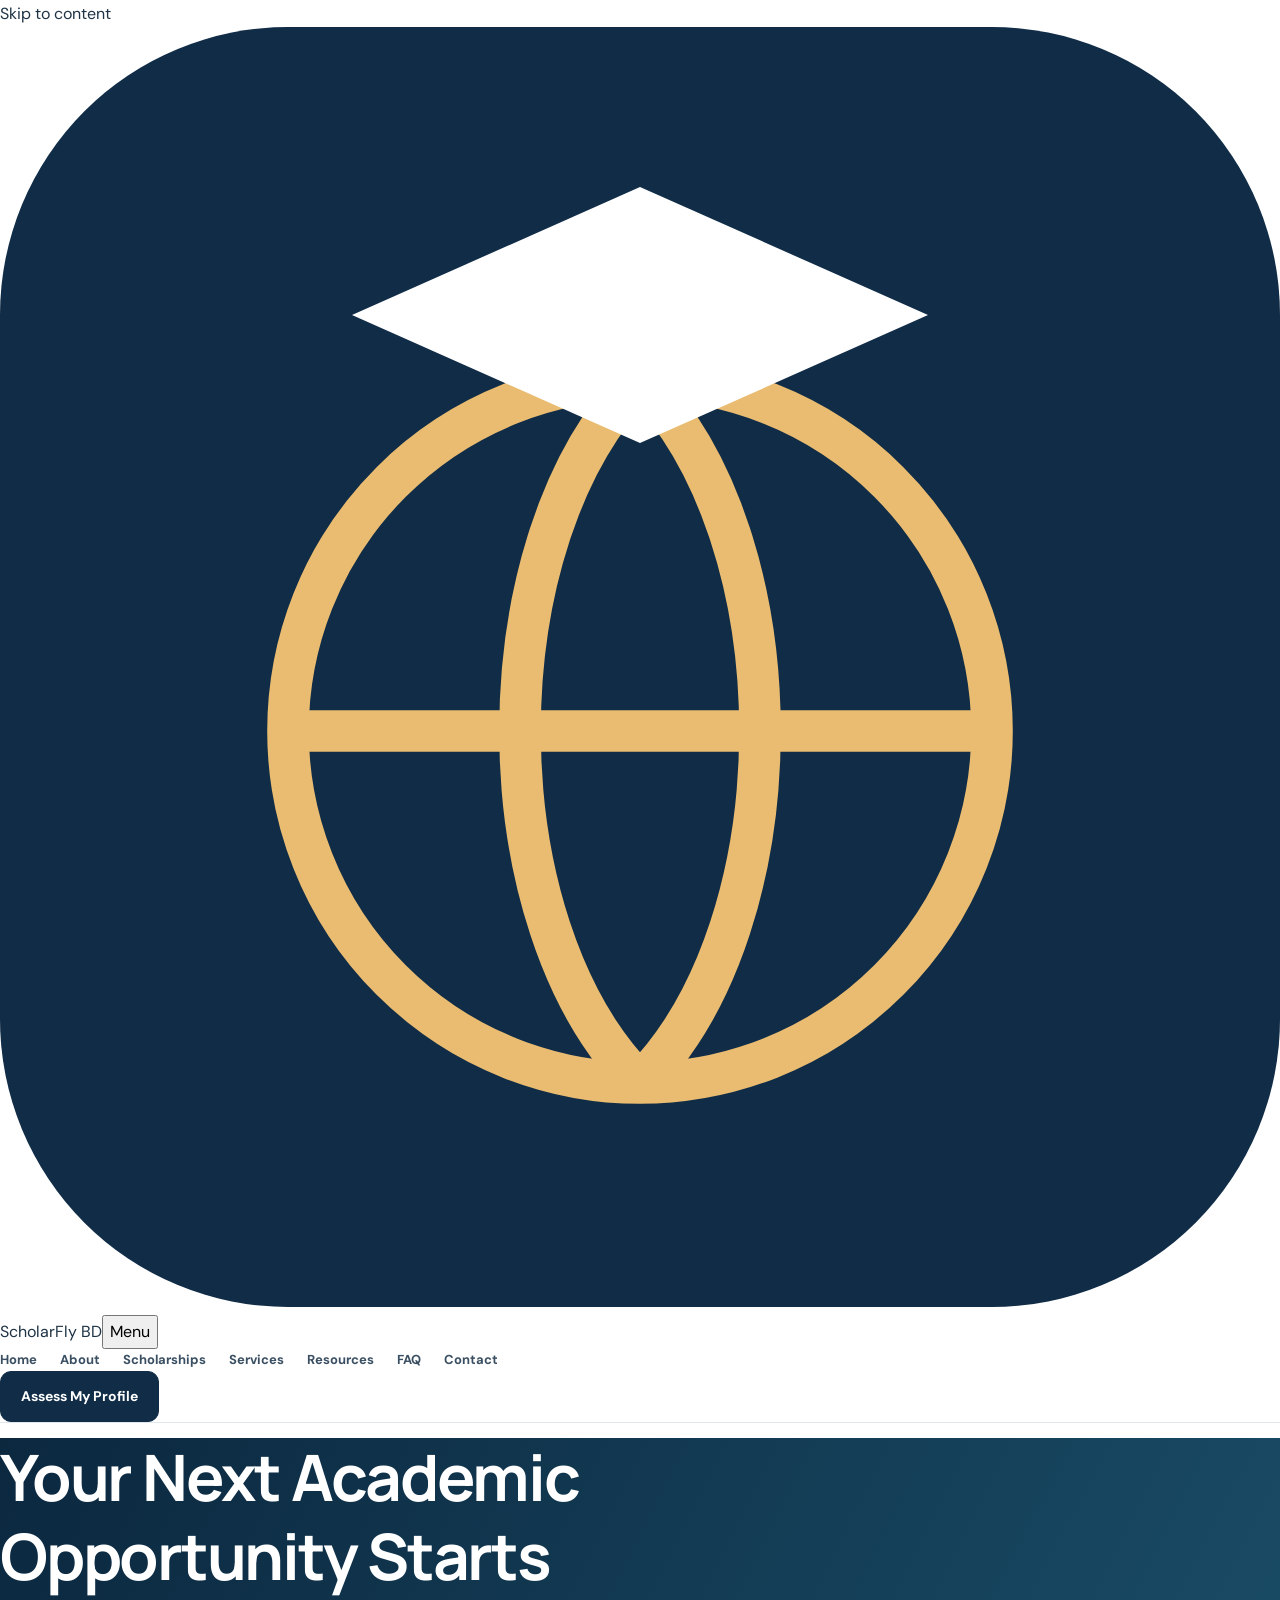
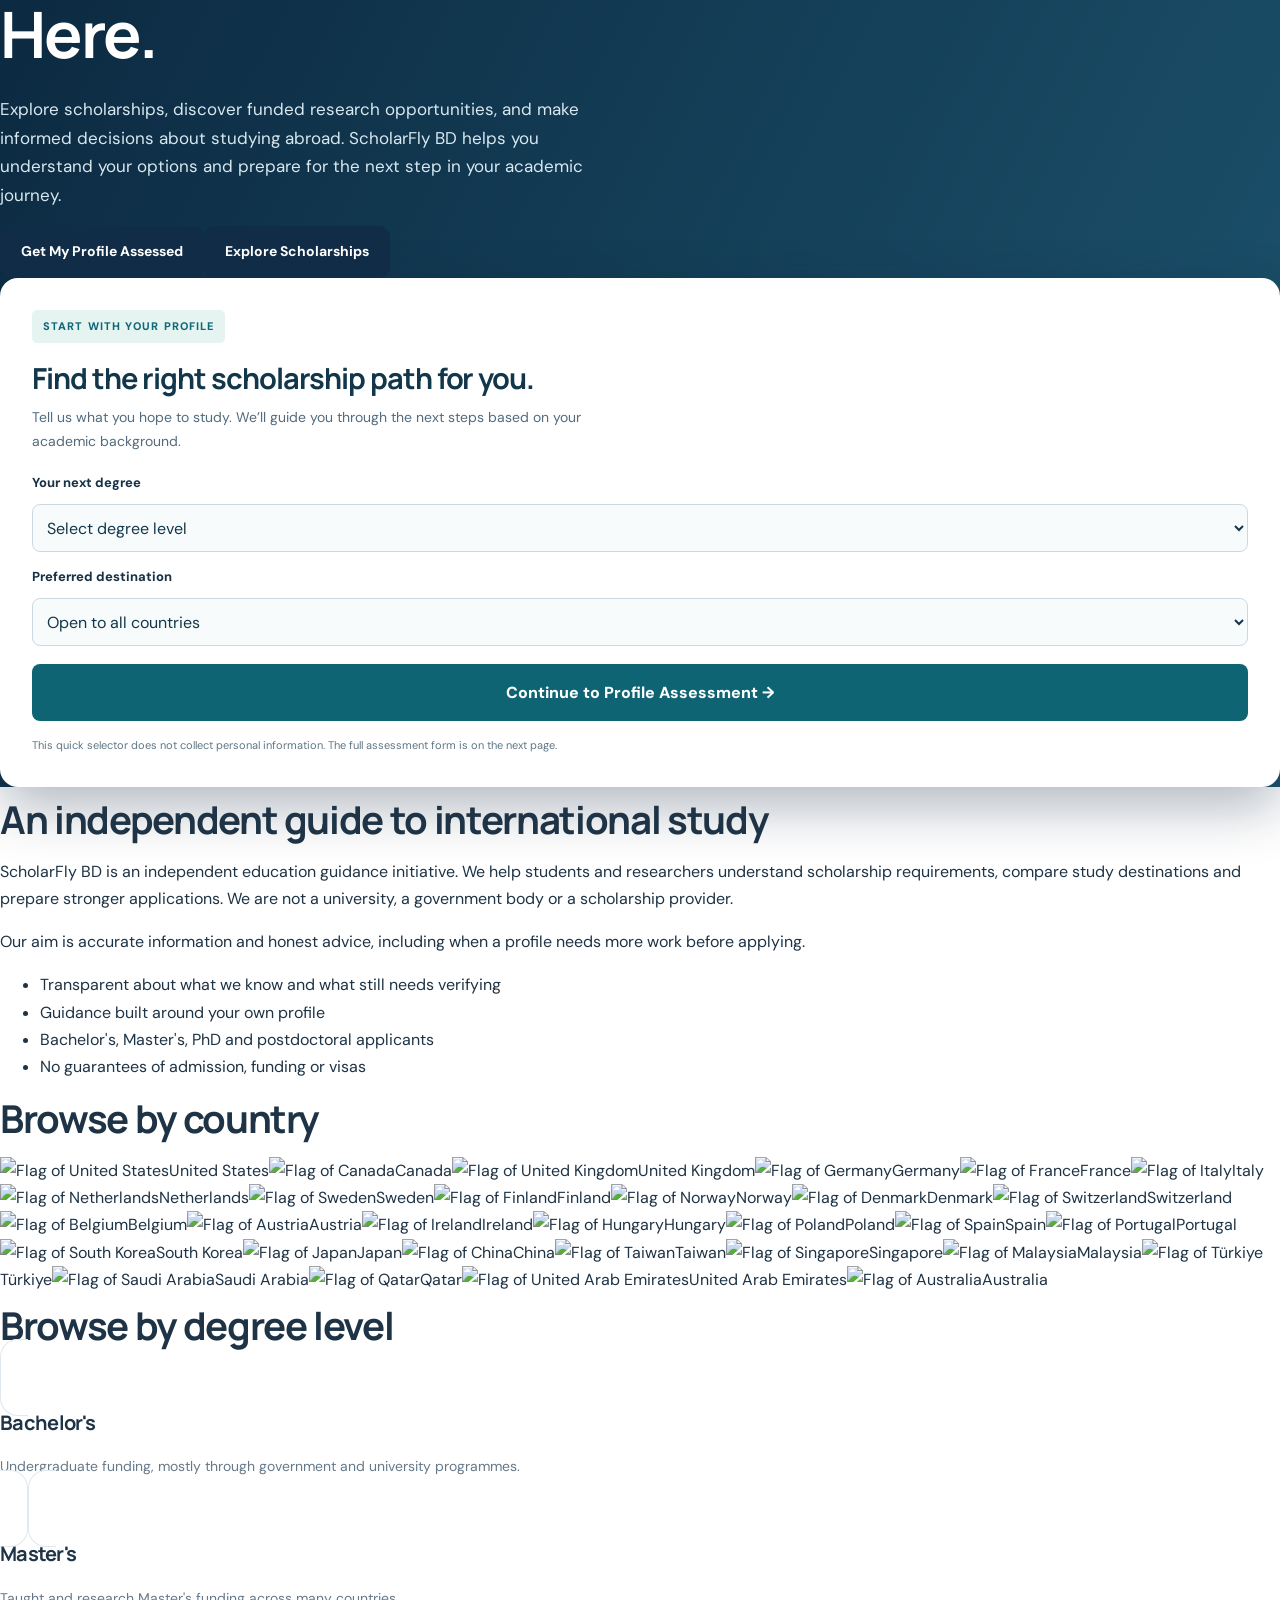
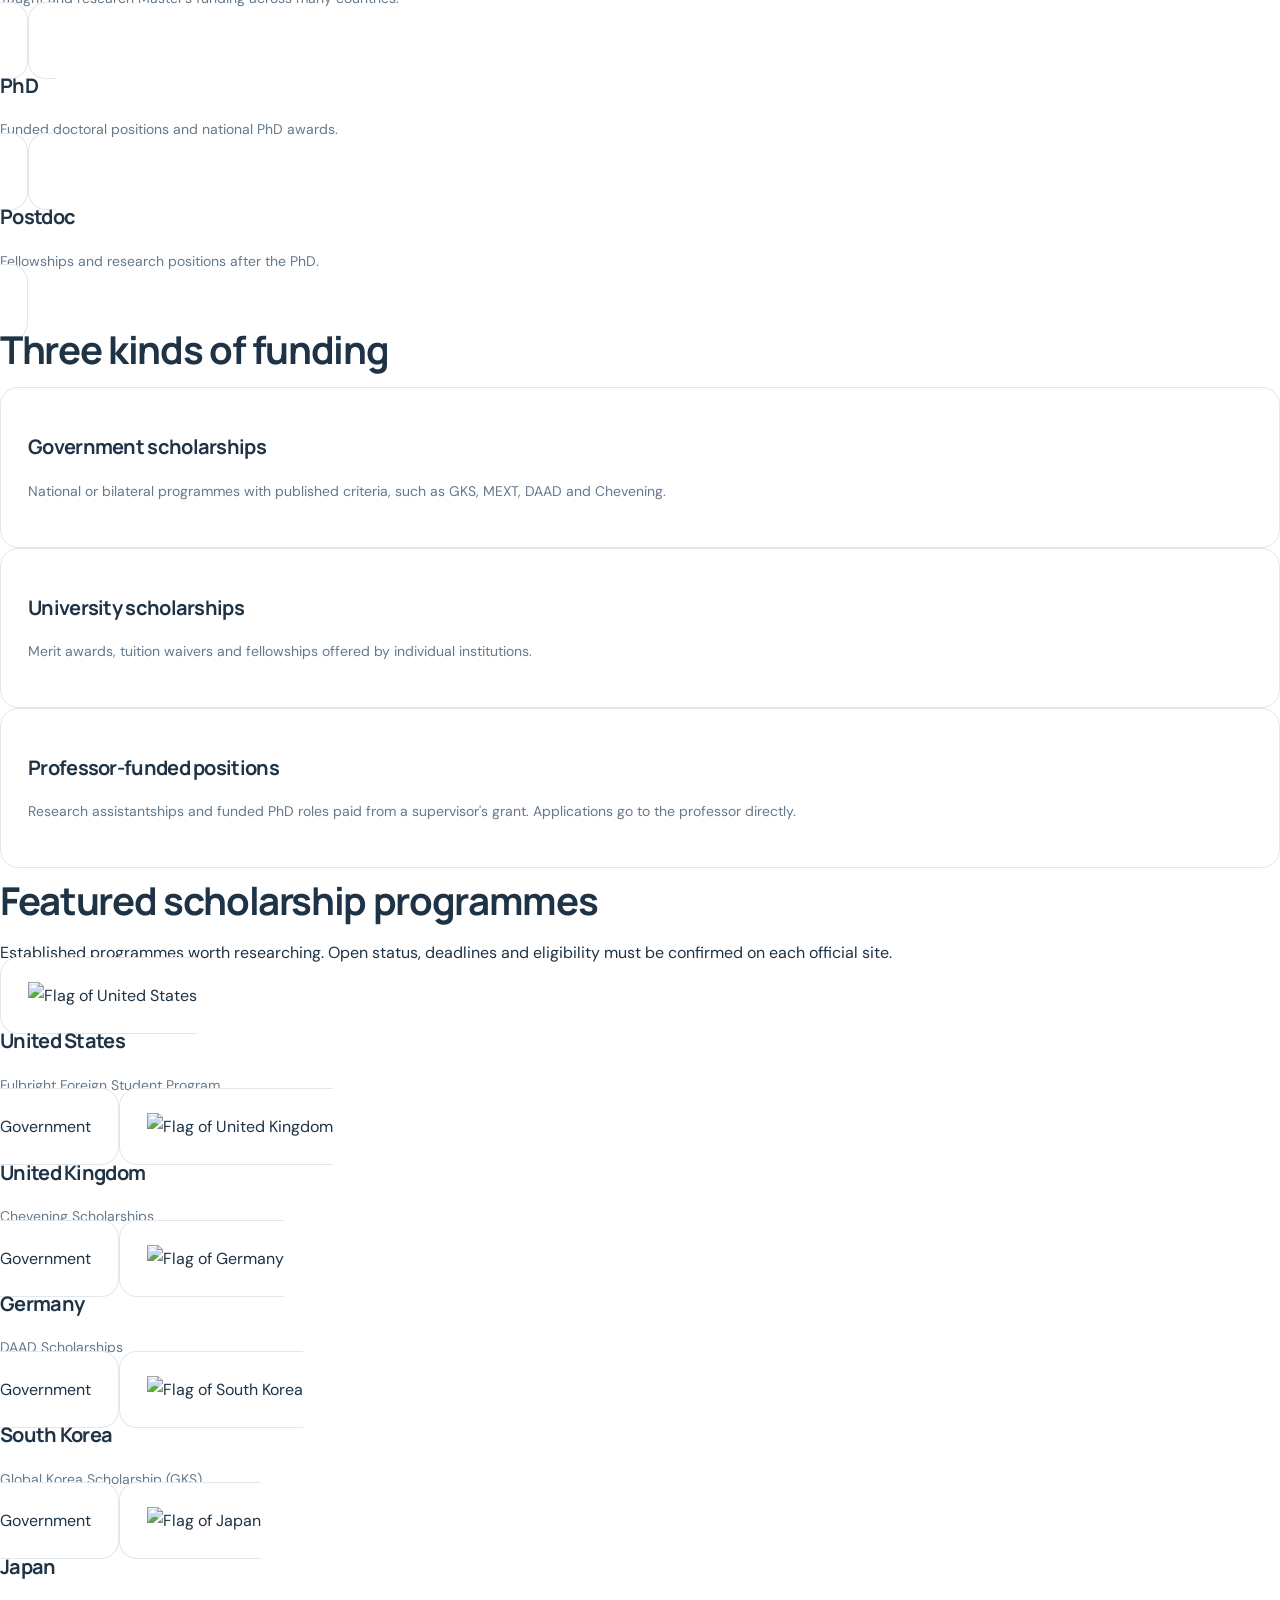
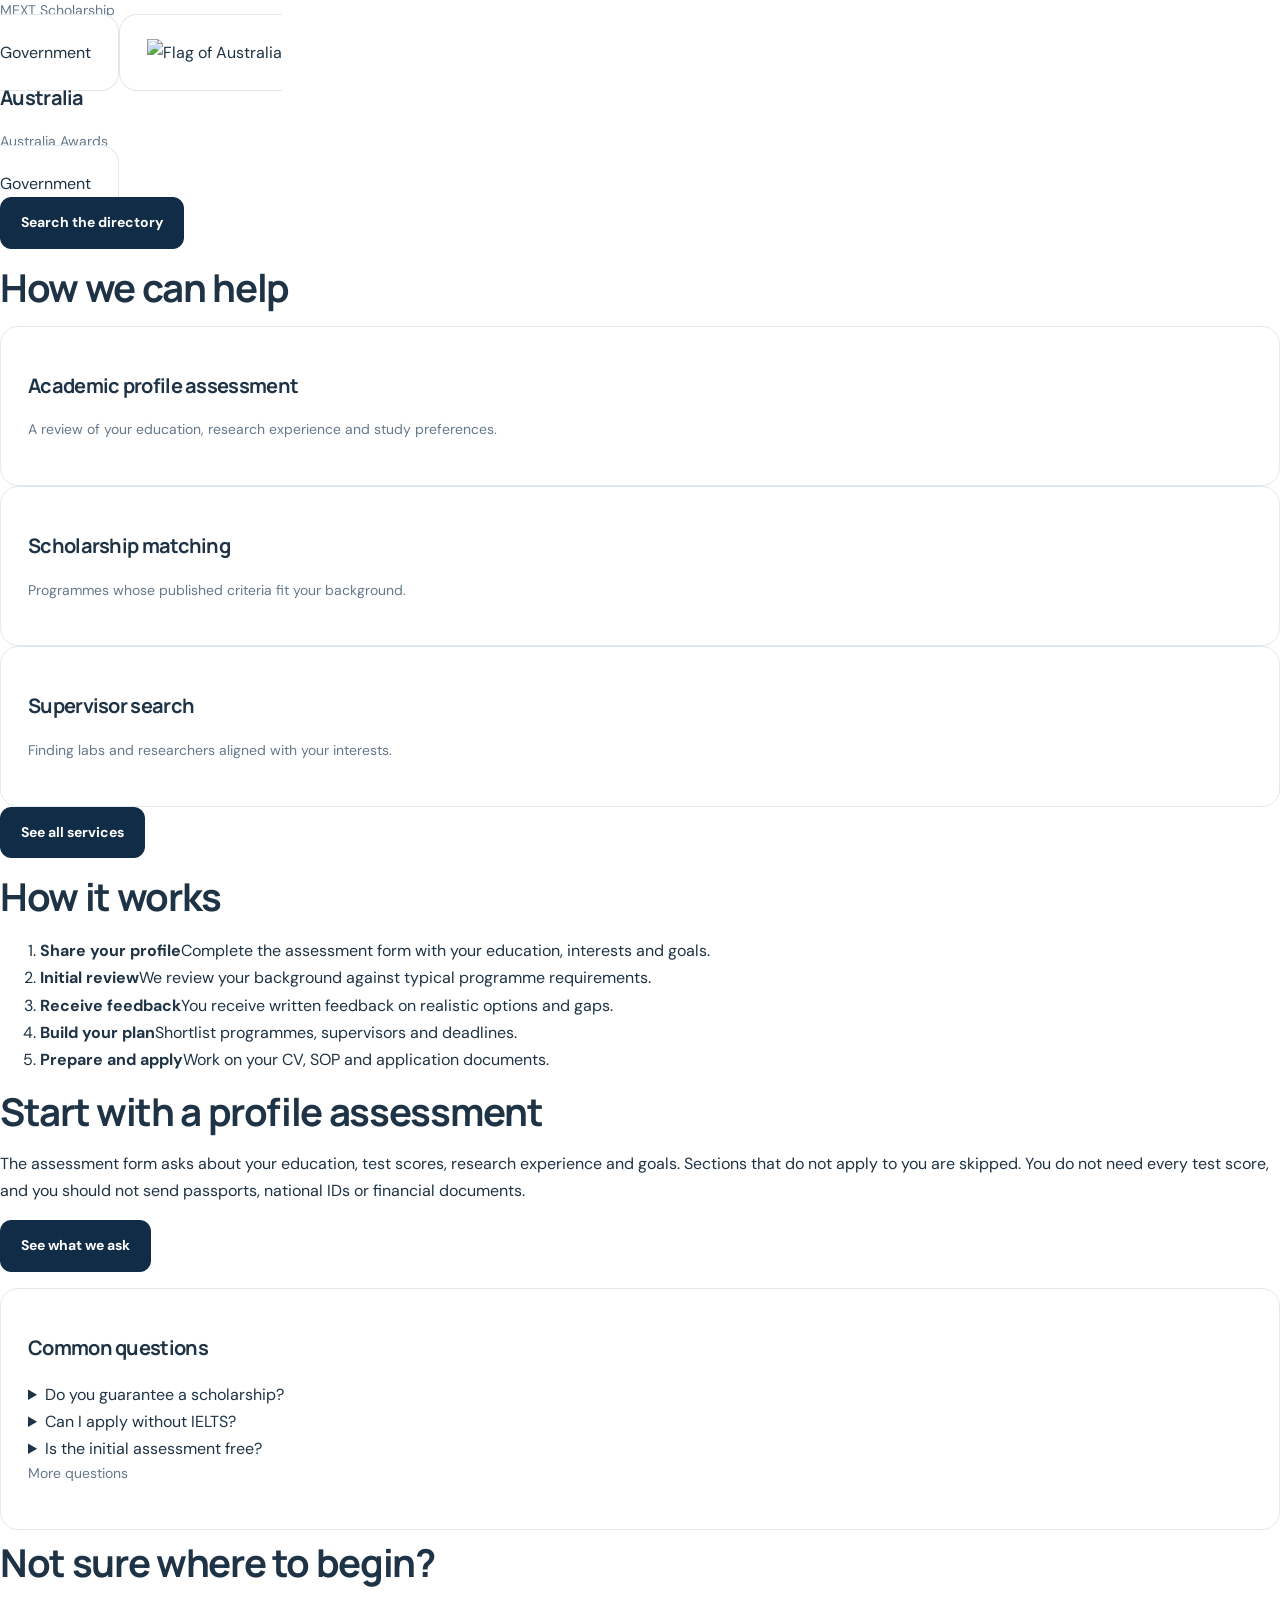
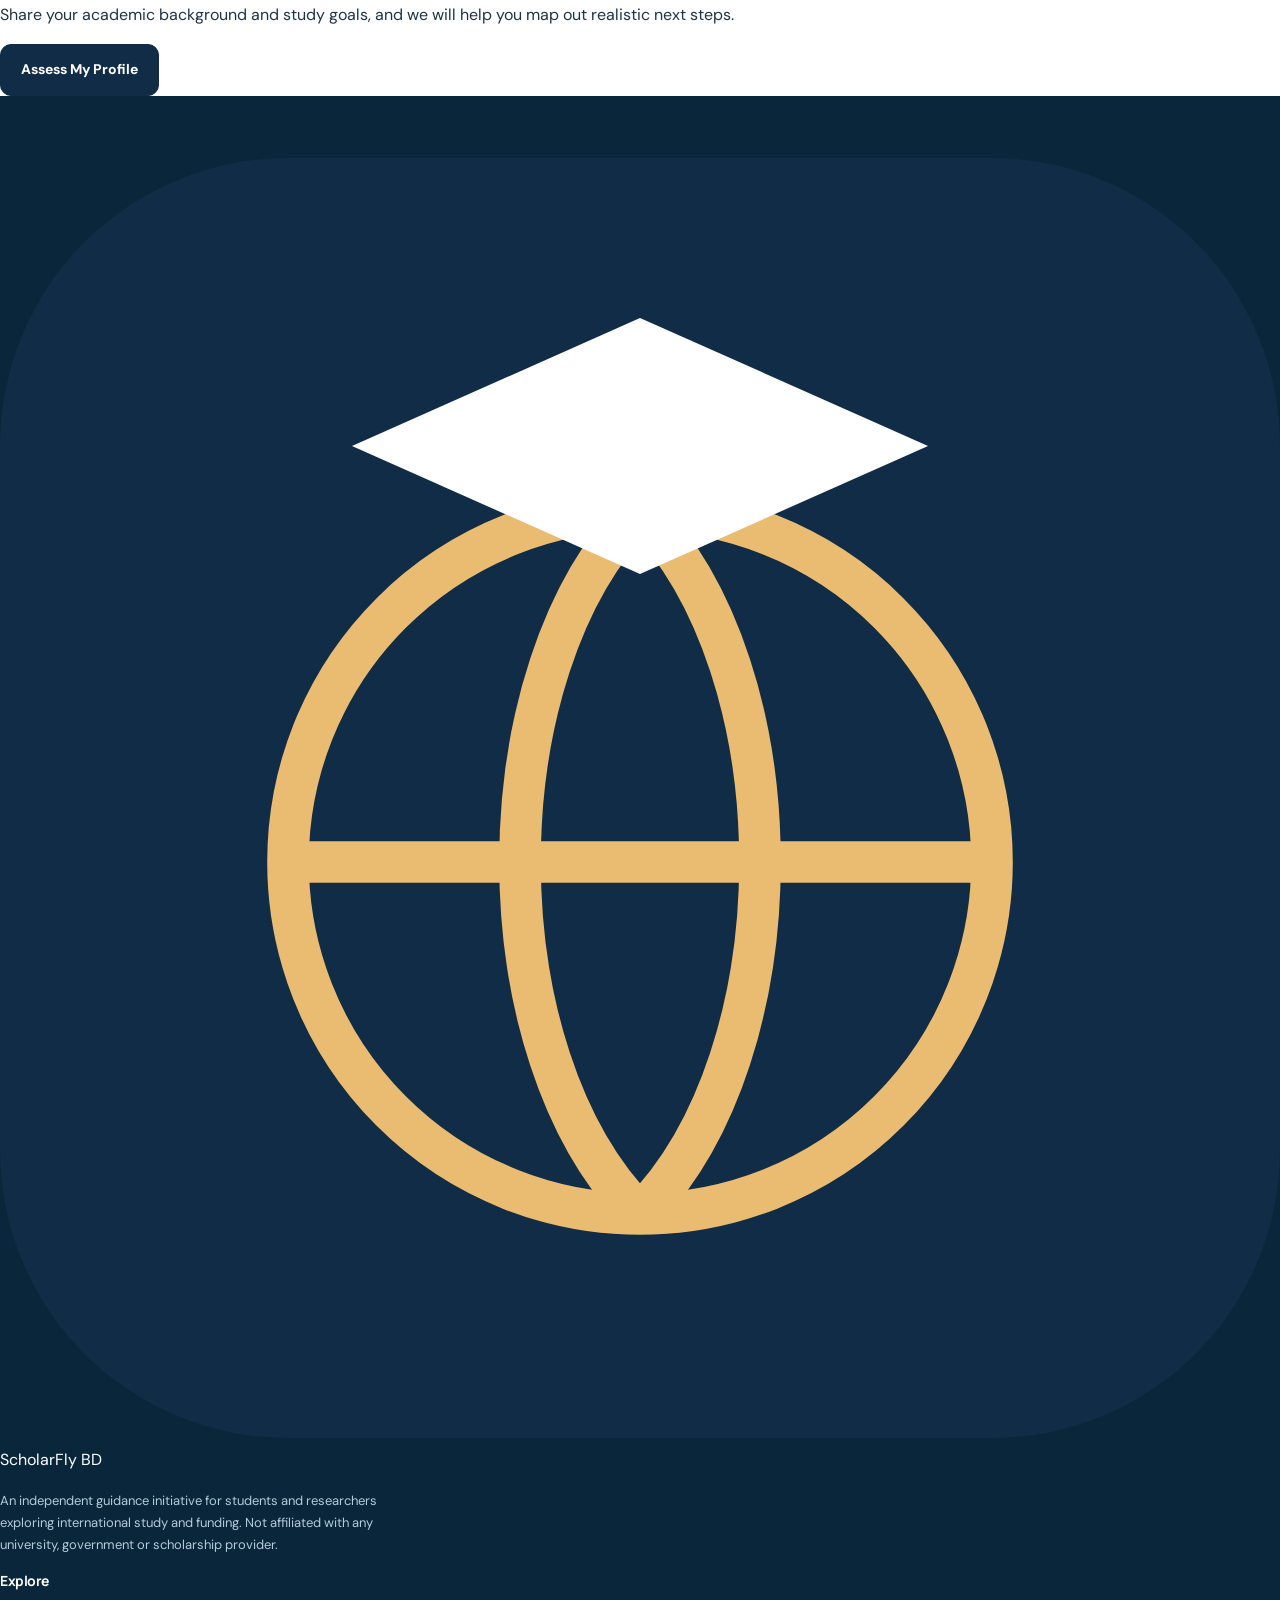
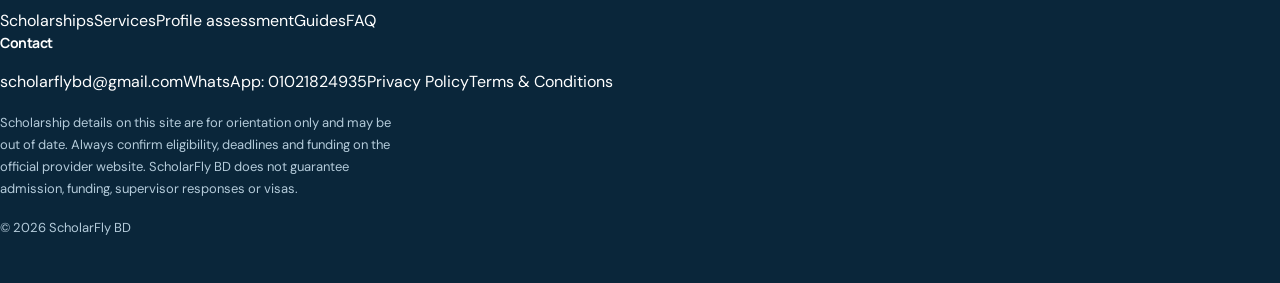
==== commit b0ec49a7: "Feature profile assessment prominently in ScholarFly BD homepage" ====
--- a/index.html
+++ b/index.html
@@ -1,4 +1,4 @@
-<!DOCTYPE html><html lang="en"><head><meta charset="utf-8"><meta name="viewport" content="width=device-width,initial-scale=1"><title>ScholarFly BD | Scholarships and Study Abroad Guidance</title><meta name="description" content="Explore scholarships, funded research opportunities and study abroad options. Independent guidance for students and researchers."><meta name="theme-color" content="#102C46"><link rel="canonical" href="https://scholarflybd.com/"><meta property="og:type" content="website"><meta property="og:site_name" content="ScholarFly BD"><meta property="og:title" content="ScholarFly BD | Scholarships and Study Abroad Guidance"><meta property="og:description" content="Explore scholarships, funded research opportunities and study abroad options. Independent guidance for students and researchers."><meta property="og:url" content="https://scholarflybd.com/"><link rel="icon" href="assets/favicon.svg" type="image/svg+xml"><link rel="preconnect" href="https://fonts.googleapis.com"><link rel="preconnect" href="https://fonts.gstatic.com" crossorigin><link rel="stylesheet" href="https://fonts.googleapis.com/css2?family=Manrope:wght@400;500;700;800&family=Newsreader:opsz,wght@6..72,500;6..72,600&display=swap"><link rel="stylesheet" href="assets/style.css"><script type="application/ld+json">{"@context":"https://schema.org","@type":"Organization","name":"ScholarFly BD","url":"https://scholarflybd.com","email":"scholarflybd@gmail.com","description":"Independent guidance for international scholarships and study abroad."}</script></head><body><a class="skip" href="#main">Skip to content</a><header class="site-header"><div class="wrap bar"><a class="brand" href="index.html" aria-label="ScholarFly BD home"><svg class="logo-mark" viewBox="0 0 40 40" aria-hidden="true"><rect width="40" height="40" rx="9" fill="#102C46"/><g fill="none" stroke="#E9BC71" stroke-width="1.3"><circle cx="20" cy="22" r="11"/><path d="M9 22h22M20 11c-5 5-5 17 0 22M20 11c5 5 5 17 0 22"/></g><path d="M20 5l9 4-9 4-9-4z" fill="#fff"/></svg><span>ScholarFly BD</span></a><button class="menu-btn" aria-expanded="false" aria-controls="nav">Menu</button><nav id="nav" class="navlinks" aria-label="Main"><a href="index.html" aria-current="page">Home</a><a href="about.html">About</a><a href="scholarships.html">Scholarships</a><a href="services.html">Services</a><a href="resources.html">Resources</a><a href="faq.html">FAQ</a><a href="contact.html">Contact</a></nav><a class="btn gold cta-top" href="assessment.html">Assess My Profile</a></div></header><main id="main"><section class="hero"><div class="wrap hgrid"><div><h1>Your Next Academic Opportunity Starts Here.</h1><p class="lead">Explore scholarships, discover funded research opportunities, and make informed decisions about studying abroad. ScholarFly BD helps you understand your options and prepare for the next step in your academic journey.</p><div class="actions"><a class="btn gold" href="assessment.html">Get My Profile Assessed</a><a class="btn ghost" href="scholarships.html">Explore Scholarships</a></div></div><aside class="panel" aria-label="Study destinations"><h2>Popular destinations</h2><a href="scholarships.html?c=us"><img class="flag" loading="lazy" width="32" height="22" src="https://flagcdn.com/w80/us.png" alt="Flag of United States"><span>United States</span><i>North America</i></a><a href="scholarships.html?c=gb"><img class="flag" loading="lazy" width="32" height="22" src="https://flagcdn.com/w80/gb.png" alt="Flag of United Kingdom"><span>United Kingdom</span><i>Europe</i></a><a href="scholarships.html?c=de"><img class="flag" loading="lazy" width="32" height="22" src="https://flagcdn.com/w80/de.png" alt="Flag of Germany"><span>Germany</span><i>Europe</i></a><a href="scholarships.html?c=kr"><img class="flag" loading="lazy" width="32" height="22" src="https://flagcdn.com/w80/kr.png" alt="Flag of South Korea"><span>South Korea</span><i>Asia</i></a><a href="scholarships.html?c=jp"><img class="flag" loading="lazy" width="32" height="22" src="https://flagcdn.com/w80/jp.png" alt="Flag of Japan"><span>Japan</span><i>Asia</i></a><a href="scholarships.html?c=au"><img class="flag" loading="lazy" width="32" height="22" src="https://flagcdn.com/w80/au.png" alt="Flag of Australia"><span>Australia</span><i>Oceania</i></a><a class="more" href="scholarships.html">All 30 destinations</a></aside></div></section>
+<!DOCTYPE html><html lang="en"><head><meta charset="utf-8"><meta name="viewport" content="width=device-width,initial-scale=1"><title>ScholarFly BD | Scholarships and Study Abroad Guidance</title><meta name="description" content="Explore scholarships, funded research opportunities and study abroad options. Independent guidance for students and researchers."><meta name="theme-color" content="#102C46"><link rel="canonical" href="https://scholarflybd.com/"><meta property="og:type" content="website"><meta property="og:site_name" content="ScholarFly BD"><meta property="og:title" content="ScholarFly BD | Scholarships and Study Abroad Guidance"><meta property="og:description" content="Explore scholarships, funded research opportunities and study abroad options. Independent guidance for students and researchers."><meta property="og:url" content="https://scholarflybd.com/"><link rel="icon" href="assets/favicon.svg" type="image/svg+xml"><link rel="preconnect" href="https://fonts.googleapis.com"><link rel="preconnect" href="https://fonts.gstatic.com" crossorigin><link rel="stylesheet" href="https://fonts.googleapis.com/css2?family=Manrope:wght@400;500;700;800&family=Newsreader:opsz,wght@6..72,500;6..72,600&display=swap"><link rel="stylesheet" href="assets/style.css"><script type="application/ld+json">{"@context":"https://schema.org","@type":"Organization","name":"ScholarFly BD","url":"https://scholarflybd.com","email":"scholarflybd@gmail.com","description":"Independent guidance for international scholarships and study abroad."}</script></head><body><a class="skip" href="#main">Skip to content</a><header class="site-header"><div class="wrap bar"><a class="brand" href="index.html" aria-label="ScholarFly BD home"><svg class="logo-mark" viewBox="0 0 40 40" aria-hidden="true"><rect width="40" height="40" rx="9" fill="#102C46"/><g fill="none" stroke="#E9BC71" stroke-width="1.3"><circle cx="20" cy="22" r="11"/><path d="M9 22h22M20 11c-5 5-5 17 0 22M20 11c5 5 5 17 0 22"/></g><path d="M20 5l9 4-9 4-9-4z" fill="#fff"/></svg><span>ScholarFly BD</span></a><button class="menu-btn" aria-expanded="false" aria-controls="nav">Menu</button><nav id="nav" class="navlinks" aria-label="Main"><a href="index.html" aria-current="page">Home</a><a href="about.html">About</a><a href="scholarships.html">Scholarships</a><a href="services.html">Services</a><a href="resources.html">Resources</a><a href="faq.html">FAQ</a><a href="contact.html">Contact</a></nav><a class="btn gold cta-top" href="assessment.html">Assess My Profile</a></div></header><main id="main"><section class="hero"><div class="wrap hgrid"><div><h1>Your Next Academic Opportunity Starts Here.</h1><p class="lead">Explore scholarships, discover funded research opportunities, and make informed decisions about studying abroad. ScholarFly BD helps you understand your options and prepare for the next step in your academic journey.</p><div class="actions"><a class="btn gold" href="assessment.html">Get My Profile Assessed</a><a class="btn ghost" href="scholarships.html">Explore Scholarships</a></div></div><aside class="panel" aria-label="Start your student assessment" style="background:#fff;color:#173247;border:0;padding:32px;border-radius:18px;box-shadow:0 20px 55px #071e3550"><span style="display:inline-block;background:#e5f4f1;color:#116777;font-size:11px;letter-spacing:.1em;font-weight:800;padding:7px 11px;border-radius:5px">START WITH YOUR PROFILE</span><h2 style="font-size:29px;line-height:1.23;color:#12374a;margin:18px 0 10px">Find the right scholarship path for you.</h2><p style="font-size:14px;color:#536b7c;line-height:1.7;margin-bottom:18px">Tell us what you hope to study. We’ll guide you through the next steps based on your academic background.</p><form action="assessment.html" method="get" style="display:grid;gap:10px"><label for="degree" style="font-size:13px;font-weight:750">Your next degree</label><select id="degree" name="degree" required style="min-height:48px;background:#f8fbfb;border:1px solid #cbd9df;border-radius:8px;padding:10px;color:#12374a"><option value="" selected disabled>Select degree level</option><option value="bachelors">Bachelor’s</option><option value="masters">Master’s</option><option value="phd">PhD / doctoral research</option><option value="postdoc">Postdoctoral research</option></select><label for="destination" style="font-size:13px;font-weight:750;margin-top:4px">Preferred destination</label><select id="destination" name="country" style="min-height:48px;background:#f8fbfb;border:1px solid #cbd9df;border-radius:8px;padding:10px;color:#12374a"><option value="open">Open to all countries</option><option value="usa">United States</option><option value="canada">Canada</option><option value="uk">United Kingdom</option><option value="germany">Germany</option><option value="korea">South Korea</option><option value="japan">Japan</option><option value="australia">Australia</option><option value="other">Other countries</option></select><button type="submit" style="background:#0e6473;color:#fff;border:0;cursor:pointer;border-radius:8px;padding:15px;margin-top:8px;font-weight:800">Continue to Profile Assessment →</button></form><p style="font-size:11px;color:#5f7685;margin-top:15px;margin-bottom:0">This quick selector does not collect personal information. The full assessment form is on the next page.</p></aside></div></section>
 <section class="sec"><div class="wrap two"><div><h2>An independent guide to international study</h2><p>ScholarFly BD is an independent education guidance initiative. We help students and researchers understand scholarship requirements, compare study destinations and prepare stronger applications. We are not a university, a government body or a scholarship provider.</p><p>Our aim is accurate information and honest advice, including when a profile needs more work before applying.</p></div><ul class="checks"><li>Transparent about what we know and what still needs verifying</li><li>Guidance built around your own profile</li><li>Bachelor's, Master's, PhD and postdoctoral applicants</li><li>No guarantees of admission, funding or visas</li></ul></div></section>
 <section class="sec tint"><div class="wrap"><h2>Browse by country</h2><div class="chips"><a class="chip" href="scholarships.html?c=us"><img class="flag" loading="lazy" width="32" height="22" src="https://flagcdn.com/w80/us.png" alt="Flag of United States">United States</a><a class="chip" href="scholarships.html?c=ca"><img class="flag" loading="lazy" width="32" height="22" src="https://flagcdn.com/w80/ca.png" alt="Flag of Canada">Canada</a><a class="chip" href="scholarships.html?c=gb"><img class="flag" loading="lazy" width="32" height="22" src="https://flagcdn.com/w80/gb.png" alt="Flag of United Kingdom">United Kingdom</a><a class="chip" href="scholarships.html?c=de"><img class="flag" loading="lazy" width="32" height="22" src="https://flagcdn.com/w80/de.png" alt="Flag of Germany">Germany</a><a class="chip" href="scholarships.html?c=fr"><img class="flag" loading="lazy" width="32" height="22" src="https://flagcdn.com/w80/fr.png" alt="Flag of France">France</a><a class="chip" href="scholarships.html?c=it"><img class="flag" loading="lazy" width="32" height="22" src="https://flagcdn.com/w80/it.png" alt="Flag of Italy">Italy</a><a class="chip" href="scholarships.html?c=nl"><img class="flag" loading="lazy" width="32" height="22" src="https://flagcdn.com/w80/nl.png" alt="Flag of Netherlands">Netherlands</a><a class="chip" href="scholarships.html?c=se"><img class="flag" loading="lazy" width="32" height="22" src="https://flagcdn.com/w80/se.png" alt="Flag of Sweden">Sweden</a><a class="chip" href="scholarships.html?c=fi"><img class="flag" loading="lazy" width="32" height="22" src="https://flagcdn.com/w80/fi.png" alt="Flag of Finland">Finland</a><a class="chip" href="scholarships.html?c=no"><img class="flag" loading="lazy" width="32" height="22" src="https://flagcdn.com/w80/no.png" alt="Flag of Norway">Norway</a><a class="chip" href="scholarships.html?c=dk"><img class="flag" loading="lazy" width="32" height="22" src="https://flagcdn.com/w80/dk.png" alt="Flag of Denmark">Denmark</a><a class="chip" href="scholarships.html?c=ch"><img class="flag" loading="lazy" width="32" height="22" src="https://flagcdn.com/w80/ch.png" alt="Flag of Switzerland">Switzerland</a><a class="chip" href="scholarships.html?c=be"><img class="flag" loading="lazy" width="32" height="22" src="https://flagcdn.com/w80/be.png" alt="Flag of Belgium">Belgium</a><a class="chip" href="scholarships.html?c=at"><img class="flag" loading="lazy" width="32" height="22" src="https://flagcdn.com/w80/at.png" alt="Flag of Austria">Austria</a><a class="chip" href="scholarships.html?c=ie"><img class="flag" loading="lazy" width="32" height="22" src="https://flagcdn.com/w80/ie.png" alt="Flag of Ireland">Ireland</a><a class="chip" href="scholarships.html?c=hu"><img class="flag" loading="lazy" width="32" height="22" src="https://flagcdn.com/w80/hu.png" alt="Flag of Hungary">Hungary</a><a class="chip" href="scholarships.html?c=pl"><img class="flag" loading="lazy" width="32" height="22" src="https://flagcdn.com/w80/pl.png" alt="Flag of Poland">Poland</a><a class="chip" href="scholarships.html?c=es"><img class="flag" loading="lazy" width="32" height="22" src="https://flagcdn.com/w80/es.png" alt="Flag of Spain">Spain</a><a class="chip" href="scholarships.html?c=pt"><img class="flag" loading="lazy" width="32" height="22" src="https://flagcdn.com/w80/pt.png" alt="Flag of Portugal">Portugal</a><a class="chip" href="scholarships.html?c=kr"><img class="flag" loading="lazy" width="32" height="22" src="https://flagcdn.com/w80/kr.png" alt="Flag of South Korea">South Korea</a><a class="chip" href="scholarships.html?c=jp"><img class="flag" loading="lazy" width="32" height="22" src="https://flagcdn.com/w80/jp.png" alt="Flag of Japan">Japan</a><a class="chip" href="scholarships.html?c=cn"><img class="flag" loading="lazy" width="32" height="22" src="https://flagcdn.com/w80/cn.png" alt="Flag of China">China</a><a class="chip" href="scholarships.html?c=tw"><img class="flag" loading="lazy" width="32" height="22" src="https://flagcdn.com/w80/tw.png" alt="Flag of Taiwan">Taiwan</a><a class="chip" href="scholarships.html?c=sg"><img class="flag" loading="lazy" width="32" height="22" src="https://flagcdn.com/w80/sg.png" alt="Flag of Singapore">Singapore</a><a class="chip" href="scholarships.html?c=my"><img class="flag" loading="lazy" width="32" height="22" src="https://flagcdn.com/w80/my.png" alt="Flag of Malaysia">Malaysia</a><a class="chip" href="scholarships.html?c=tr"><img class="flag" loading="lazy" width="32" height="22" src="https://flagcdn.com/w80/tr.png" alt="Flag of Türkiye">Türkiye</a><a class="chip" href="scholarships.html?c=sa"><img class="flag" loading="lazy" width="32" height="22" src="https://flagcdn.com/w80/sa.png" alt="Flag of Saudi Arabia">Saudi Arabia</a><a class="chip" href="scholarships.html?c=qa"><img class="flag" loading="lazy" width="32" height="22" src="https://flagcdn.com/w80/qa.png" alt="Flag of Qatar">Qatar</a><a class="chip" href="scholarships.html?c=ae"><img class="flag" loading="lazy" width="32" height="22" src="https://flagcdn.com/w80/ae.png" alt="Flag of United Arab Emirates">United Arab Emirates</a><a class="chip" href="scholarships.html?c=au"><img class="flag" loading="lazy" width="32" height="22" src="https://flagcdn.com/w80/au.png" alt="Flag of Australia">Australia</a></div></div></section>
 <section class="sec"><div class="wrap"><h2>Browse by degree level</h2><div class="grid4"><a class="card" href="scholarships.html?d=B"><h3>Bachelor's</h3><p>Undergraduate funding, mostly through government and university programmes.</p></a><a class="card" href="scholarships.html?d=M"><h3>Master's</h3><p>Taught and research Master's funding across many countries.</p></a><a class="card" href="scholarships.html?d=P"><h3>PhD</h3><p>Funded doctoral positions and national PhD awards.</p></a><a class="card" href="scholarships.html?d=D"><h3>Postdoc</h3><p>Fellowships and research positions after the PhD.</p></a></div></div></section>
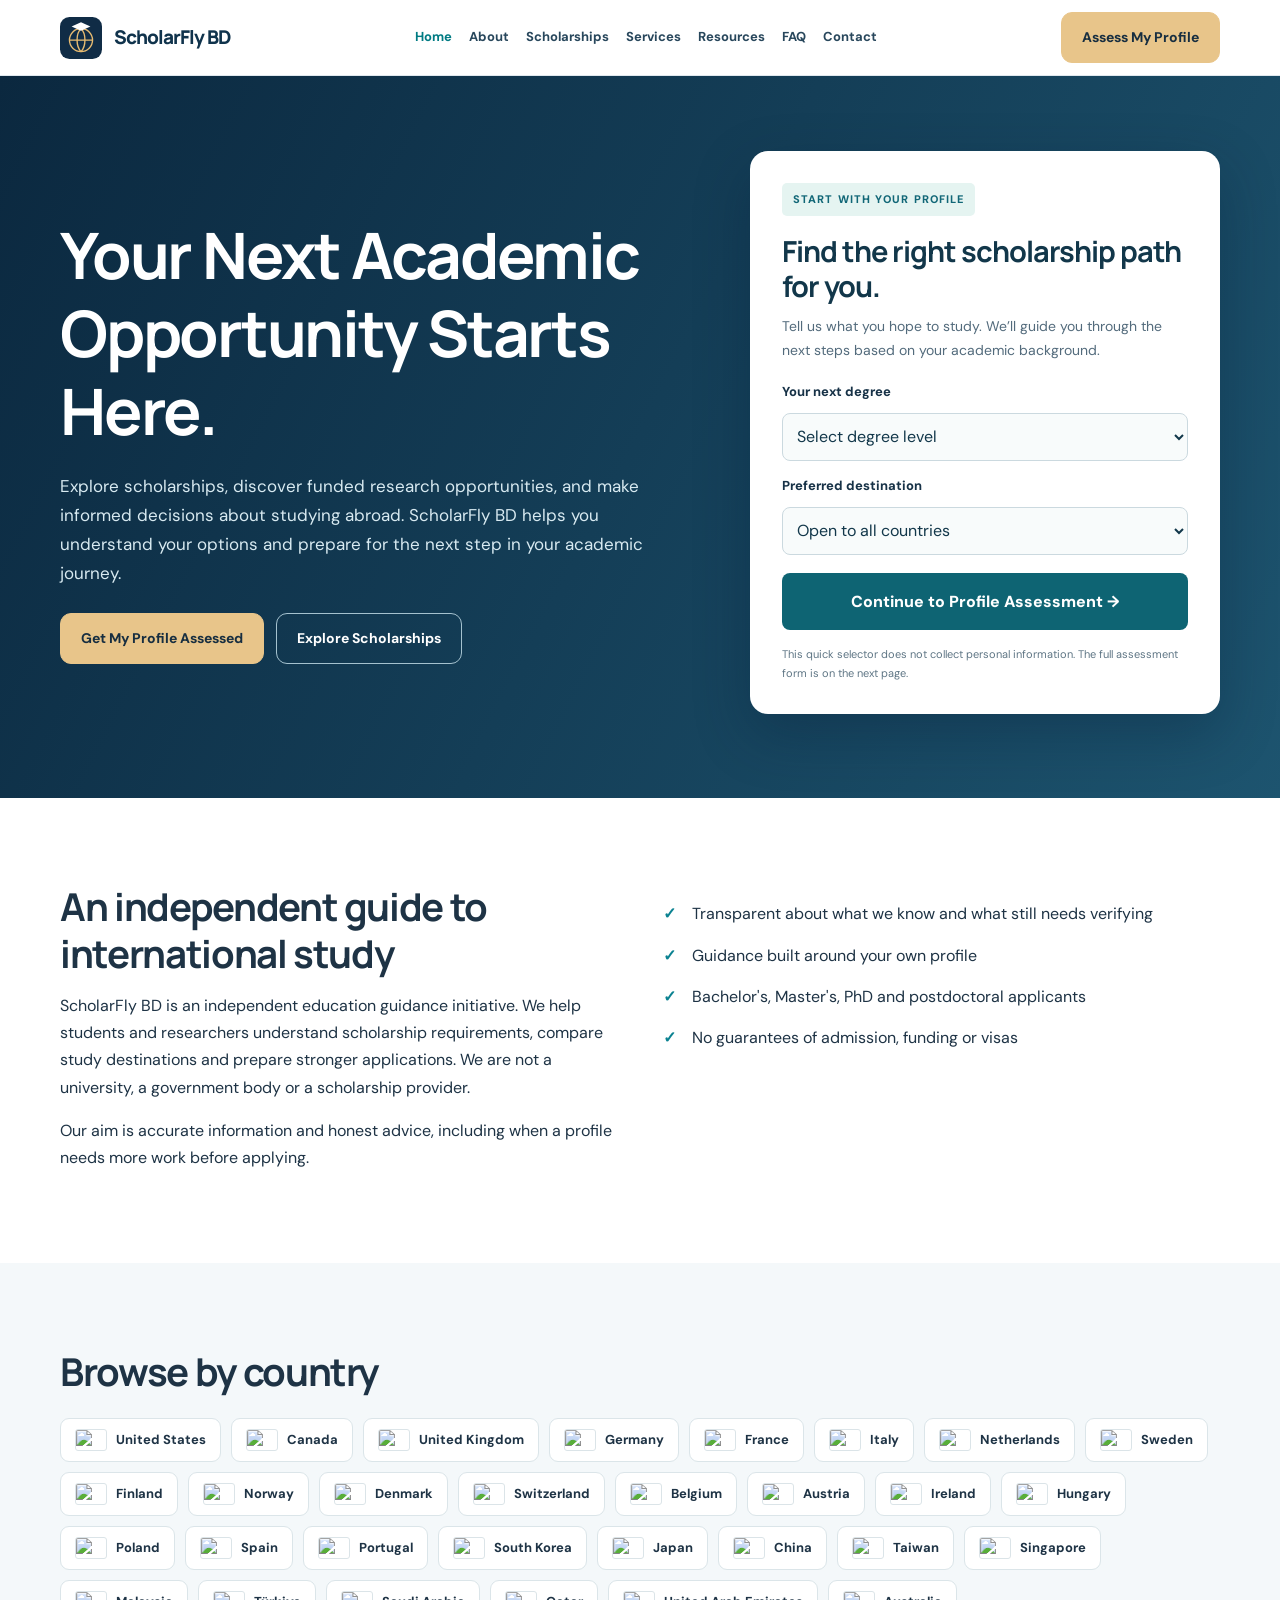
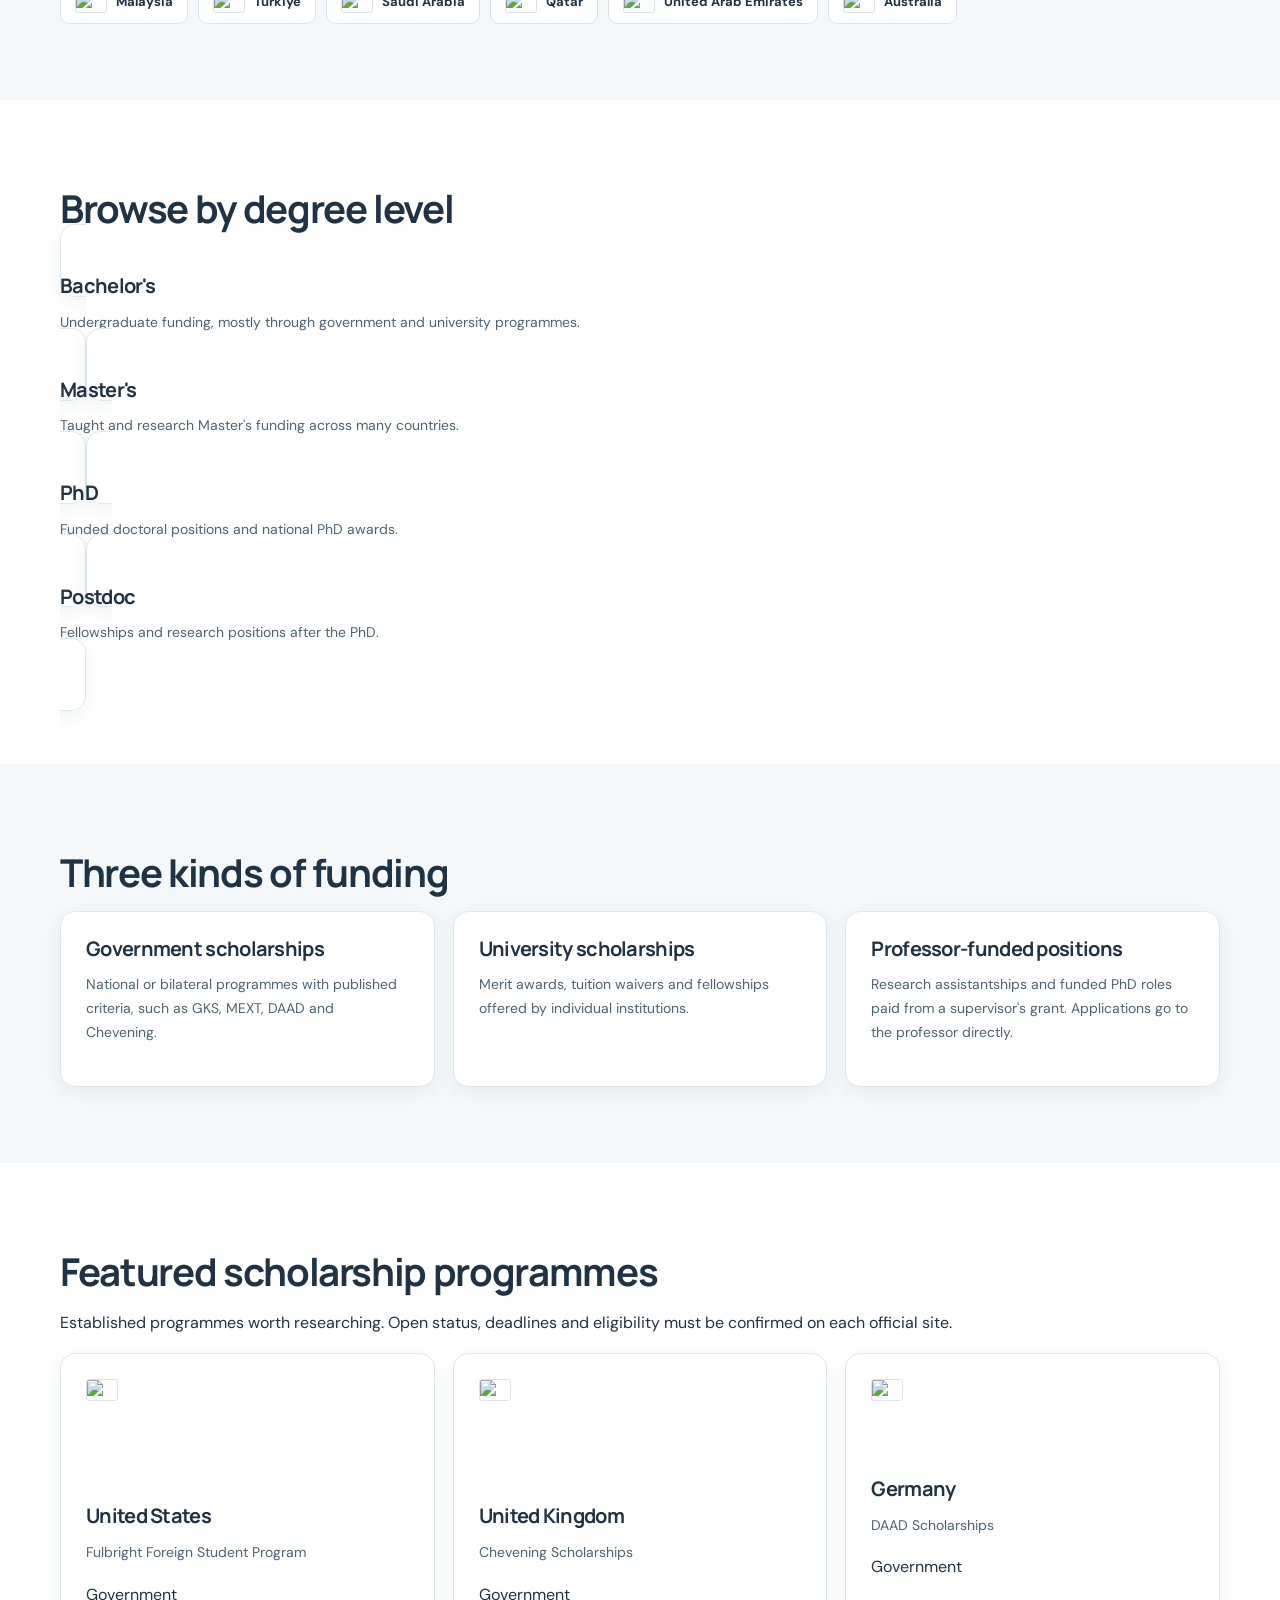
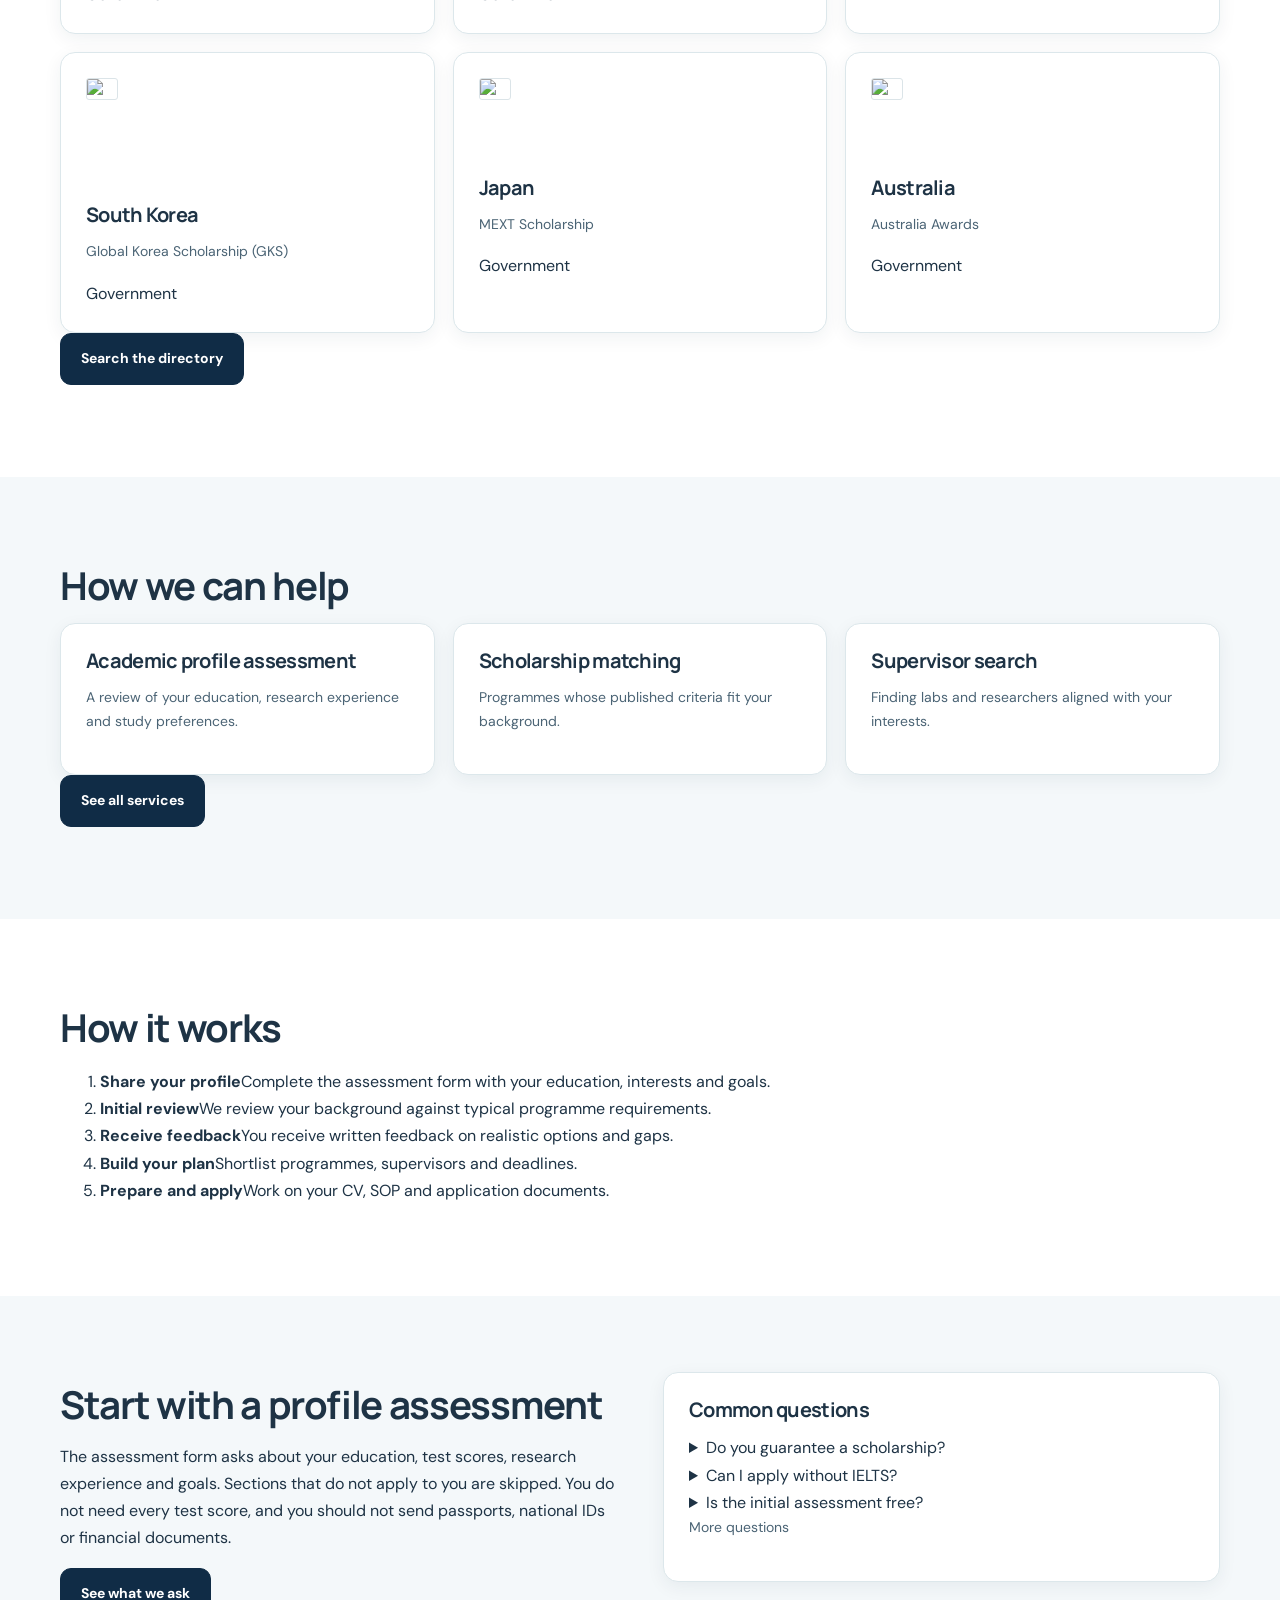
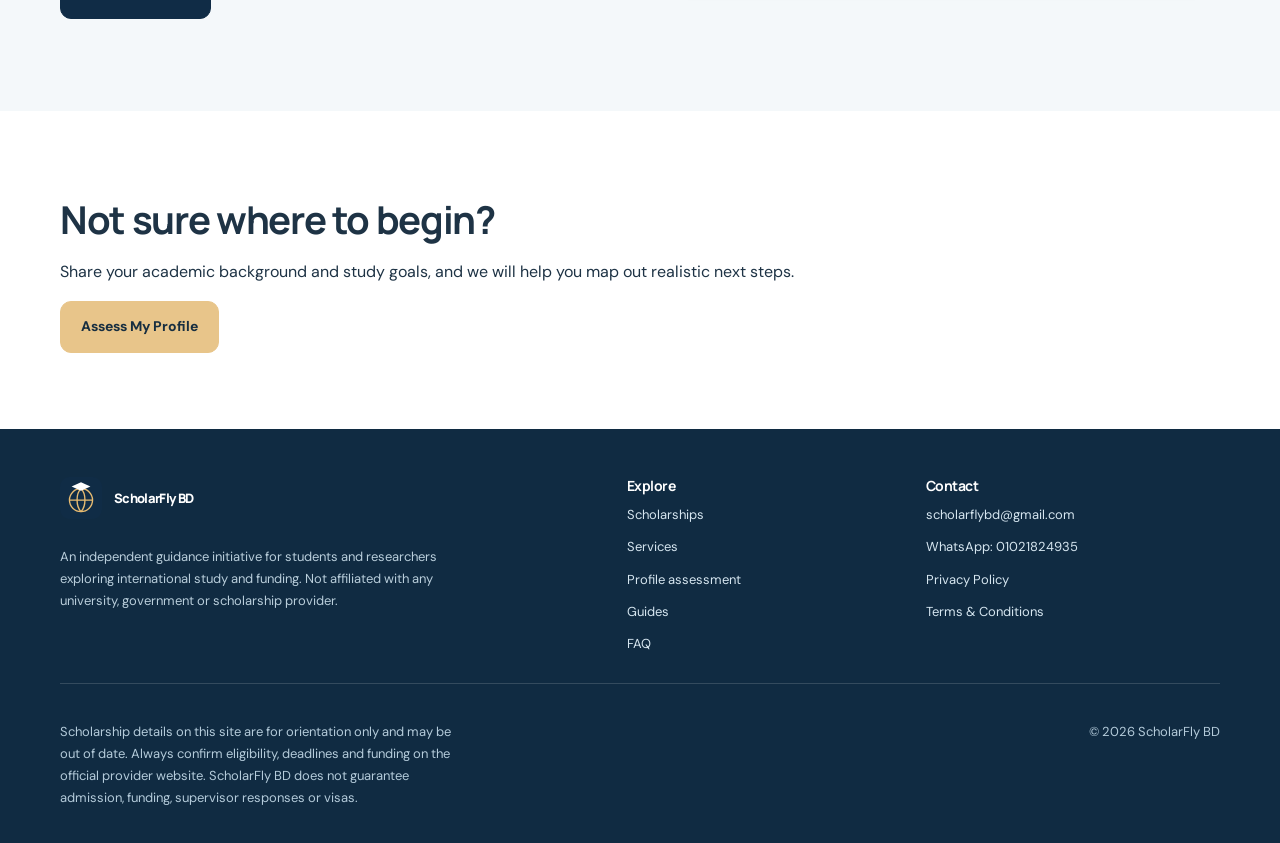
==== commit 41e31846: "Constrain SVG logo dimensions and refresh cached styles" ====
--- a/index.html
+++ b/index.html
@@ -1,4 +1,4 @@
-<!DOCTYPE html><html lang="en"><head><meta charset="utf-8"><meta name="viewport" content="width=device-width,initial-scale=1"><title>ScholarFly BD | Scholarships and Study Abroad Guidance</title><meta name="description" content="Explore scholarships, funded research opportunities and study abroad options. Independent guidance for students and researchers."><meta name="theme-color" content="#102C46"><link rel="canonical" href="https://scholarflybd.com/"><meta property="og:type" content="website"><meta property="og:site_name" content="ScholarFly BD"><meta property="og:title" content="ScholarFly BD | Scholarships and Study Abroad Guidance"><meta property="og:description" content="Explore scholarships, funded research opportunities and study abroad options. Independent guidance for students and researchers."><meta property="og:url" content="https://scholarflybd.com/"><link rel="icon" href="assets/favicon.svg" type="image/svg+xml"><link rel="preconnect" href="https://fonts.googleapis.com"><link rel="preconnect" href="https://fonts.gstatic.com" crossorigin><link rel="stylesheet" href="https://fonts.googleapis.com/css2?family=Manrope:wght@400;500;700;800&family=Newsreader:opsz,wght@6..72,500;6..72,600&display=swap"><link rel="stylesheet" href="assets/style.css"><script type="application/ld+json">{"@context":"https://schema.org","@type":"Organization","name":"ScholarFly BD","url":"https://scholarflybd.com","email":"scholarflybd@gmail.com","description":"Independent guidance for international scholarships and study abroad."}</script></head><body><a class="skip" href="#main">Skip to content</a><header class="site-header"><div class="wrap bar"><a class="brand" href="index.html" aria-label="ScholarFly BD home"><svg class="logo-mark" viewBox="0 0 40 40" aria-hidden="true"><rect width="40" height="40" rx="9" fill="#102C46"/><g fill="none" stroke="#E9BC71" stroke-width="1.3"><circle cx="20" cy="22" r="11"/><path d="M9 22h22M20 11c-5 5-5 17 0 22M20 11c5 5 5 17 0 22"/></g><path d="M20 5l9 4-9 4-9-4z" fill="#fff"/></svg><span>ScholarFly BD</span></a><button class="menu-btn" aria-expanded="false" aria-controls="nav">Menu</button><nav id="nav" class="navlinks" aria-label="Main"><a href="index.html" aria-current="page">Home</a><a href="about.html">About</a><a href="scholarships.html">Scholarships</a><a href="services.html">Services</a><a href="resources.html">Resources</a><a href="faq.html">FAQ</a><a href="contact.html">Contact</a></nav><a class="btn gold cta-top" href="assessment.html">Assess My Profile</a></div></header><main id="main"><section class="hero"><div class="wrap hgrid"><div><h1>Your Next Academic Opportunity Starts Here.</h1><p class="lead">Explore scholarships, discover funded research opportunities, and make informed decisions about studying abroad. ScholarFly BD helps you understand your options and prepare for the next step in your academic journey.</p><div class="actions"><a class="btn gold" href="assessment.html">Get My Profile Assessed</a><a class="btn ghost" href="scholarships.html">Explore Scholarships</a></div></div><aside class="panel" aria-label="Start your student assessment" style="background:#fff;color:#173247;border:0;padding:32px;border-radius:18px;box-shadow:0 20px 55px #071e3550"><span style="display:inline-block;background:#e5f4f1;color:#116777;font-size:11px;letter-spacing:.1em;font-weight:800;padding:7px 11px;border-radius:5px">START WITH YOUR PROFILE</span><h2 style="font-size:29px;line-height:1.23;color:#12374a;margin:18px 0 10px">Find the right scholarship path for you.</h2><p style="font-size:14px;color:#536b7c;line-height:1.7;margin-bottom:18px">Tell us what you hope to study. We’ll guide you through the next steps based on your academic background.</p><form action="assessment.html" method="get" style="display:grid;gap:10px"><label for="degree" style="font-size:13px;font-weight:750">Your next degree</label><select id="degree" name="degree" required style="min-height:48px;background:#f8fbfb;border:1px solid #cbd9df;border-radius:8px;padding:10px;color:#12374a"><option value="" selected disabled>Select degree level</option><option value="bachelors">Bachelor’s</option><option value="masters">Master’s</option><option value="phd">PhD / doctoral research</option><option value="postdoc">Postdoctoral research</option></select><label for="destination" style="font-size:13px;font-weight:750;margin-top:4px">Preferred destination</label><select id="destination" name="country" style="min-height:48px;background:#f8fbfb;border:1px solid #cbd9df;border-radius:8px;padding:10px;color:#12374a"><option value="open">Open to all countries</option><option value="usa">United States</option><option value="canada">Canada</option><option value="uk">United Kingdom</option><option value="germany">Germany</option><option value="korea">South Korea</option><option value="japan">Japan</option><option value="australia">Australia</option><option value="other">Other countries</option></select><button type="submit" style="background:#0e6473;color:#fff;border:0;cursor:pointer;border-radius:8px;padding:15px;margin-top:8px;font-weight:800">Continue to Profile Assessment →</button></form><p style="font-size:11px;color:#5f7685;margin-top:15px;margin-bottom:0">This quick selector does not collect personal information. The full assessment form is on the next page.</p></aside></div></section>
+<!DOCTYPE html><html lang="en"><head><meta charset="utf-8"><meta name="viewport" content="width=device-width,initial-scale=1"><title>ScholarFly BD | Scholarships and Study Abroad Guidance</title><meta name="description" content="Explore scholarships, funded research opportunities and study abroad options. Independent guidance for students and researchers."><meta name="theme-color" content="#102C46"><link rel="canonical" href="https://scholarflybd.com/"><meta property="og:type" content="website"><meta property="og:site_name" content="ScholarFly BD"><meta property="og:title" content="ScholarFly BD | Scholarships and Study Abroad Guidance"><meta property="og:description" content="Explore scholarships, funded research opportunities and study abroad options. Independent guidance for students and researchers."><meta property="og:url" content="https://scholarflybd.com/"><link rel="icon" href="assets/favicon.svg" type="image/svg+xml"><link rel="preconnect" href="https://fonts.googleapis.com"><link rel="preconnect" href="https://fonts.gstatic.com" crossorigin><link rel="stylesheet" href="https://fonts.googleapis.com/css2?family=Manrope:wght@400;500;700;800&family=Newsreader:opsz,wght@6..72,500;6..72,600&display=swap"><link rel="stylesheet" href="assets/style.css?v=20261023fix2"><script type="application/ld+json">{"@context":"https://schema.org","@type":"Organization","name":"ScholarFly BD","url":"https://scholarflybd.com","email":"scholarflybd@gmail.com","description":"Independent guidance for international scholarships and study abroad."}</script></head><body><a class="skip" href="#main">Skip to content</a><header class="site-header"><div class="wrap bar"><a class="brand" href="index.html" aria-label="ScholarFly BD home"><svg class="logo-mark" width="42" height="42" style="display:block;width:42px;height:42px;min-width:42px;max-width:42px;max-height:42px;flex:none" viewBox="0 0 40 40" aria-hidden="true"><rect width="40" height="40" rx="9" fill="#102C46"/><g fill="none" stroke="#E9BC71" stroke-width="1.3"><circle cx="20" cy="22" r="11"/><path d="M9 22h22M20 11c-5 5-5 17 0 22M20 11c5 5 5 17 0 22"/></g><path d="M20 5l9 4-9 4-9-4z" fill="#fff"/></svg><span>ScholarFly BD</span></a><button class="menu-btn" aria-expanded="false" aria-controls="nav">Menu</button><nav id="nav" class="navlinks" aria-label="Main"><a href="index.html" aria-current="page">Home</a><a href="about.html">About</a><a href="scholarships.html">Scholarships</a><a href="services.html">Services</a><a href="resources.html">Resources</a><a href="faq.html">FAQ</a><a href="contact.html">Contact</a></nav><a class="btn gold cta-top" href="assessment.html">Assess My Profile</a></div></header><main id="main"><section class="hero"><div class="wrap hgrid"><div><h1>Your Next Academic Opportunity Starts Here.</h1><p class="lead">Explore scholarships, discover funded research opportunities, and make informed decisions about studying abroad. ScholarFly BD helps you understand your options and prepare for the next step in your academic journey.</p><div class="actions"><a class="btn gold" href="assessment.html">Get My Profile Assessed</a><a class="btn ghost" href="scholarships.html">Explore Scholarships</a></div></div><aside class="panel" aria-label="Start your student assessment" style="background:#fff;color:#173247;border:0;padding:32px;border-radius:18px;box-shadow:0 20px 55px #071e3550"><span style="display:inline-block;background:#e5f4f1;color:#116777;font-size:11px;letter-spacing:.1em;font-weight:800;padding:7px 11px;border-radius:5px">START WITH YOUR PROFILE</span><h2 style="font-size:29px;line-height:1.23;color:#12374a;margin:18px 0 10px">Find the right scholarship path for you.</h2><p style="font-size:14px;color:#536b7c;line-height:1.7;margin-bottom:18px">Tell us what you hope to study. We’ll guide you through the next steps based on your academic background.</p><form action="assessment.html" method="get" style="display:grid;gap:10px"><label for="degree" style="font-size:13px;font-weight:750">Your next degree</label><select id="degree" name="degree" required style="min-height:48px;background:#f8fbfb;border:1px solid #cbd9df;border-radius:8px;padding:10px;color:#12374a"><option value="" selected disabled>Select degree level</option><option value="bachelors">Bachelor’s</option><option value="masters">Master’s</option><option value="phd">PhD / doctoral research</option><option value="postdoc">Postdoctoral research</option></select><label for="destination" style="font-size:13px;font-weight:750;margin-top:4px">Preferred destination</label><select id="destination" name="country" style="min-height:48px;background:#f8fbfb;border:1px solid #cbd9df;border-radius:8px;padding:10px;color:#12374a"><option value="open">Open to all countries</option><option value="usa">United States</option><option value="canada">Canada</option><option value="uk">United Kingdom</option><option value="germany">Germany</option><option value="korea">South Korea</option><option value="japan">Japan</option><option value="australia">Australia</option><option value="other">Other countries</option></select><button type="submit" style="background:#0e6473;color:#fff;border:0;cursor:pointer;border-radius:8px;padding:15px;margin-top:8px;font-weight:800">Continue to Profile Assessment →</button></form><p style="font-size:11px;color:#5f7685;margin-top:15px;margin-bottom:0">This quick selector does not collect personal information. The full assessment form is on the next page.</p></aside></div></section>
 <section class="sec"><div class="wrap two"><div><h2>An independent guide to international study</h2><p>ScholarFly BD is an independent education guidance initiative. We help students and researchers understand scholarship requirements, compare study destinations and prepare stronger applications. We are not a university, a government body or a scholarship provider.</p><p>Our aim is accurate information and honest advice, including when a profile needs more work before applying.</p></div><ul class="checks"><li>Transparent about what we know and what still needs verifying</li><li>Guidance built around your own profile</li><li>Bachelor's, Master's, PhD and postdoctoral applicants</li><li>No guarantees of admission, funding or visas</li></ul></div></section>
 <section class="sec tint"><div class="wrap"><h2>Browse by country</h2><div class="chips"><a class="chip" href="scholarships.html?c=us"><img class="flag" loading="lazy" width="32" height="22" src="https://flagcdn.com/w80/us.png" alt="Flag of United States">United States</a><a class="chip" href="scholarships.html?c=ca"><img class="flag" loading="lazy" width="32" height="22" src="https://flagcdn.com/w80/ca.png" alt="Flag of Canada">Canada</a><a class="chip" href="scholarships.html?c=gb"><img class="flag" loading="lazy" width="32" height="22" src="https://flagcdn.com/w80/gb.png" alt="Flag of United Kingdom">United Kingdom</a><a class="chip" href="scholarships.html?c=de"><img class="flag" loading="lazy" width="32" height="22" src="https://flagcdn.com/w80/de.png" alt="Flag of Germany">Germany</a><a class="chip" href="scholarships.html?c=fr"><img class="flag" loading="lazy" width="32" height="22" src="https://flagcdn.com/w80/fr.png" alt="Flag of France">France</a><a class="chip" href="scholarships.html?c=it"><img class="flag" loading="lazy" width="32" height="22" src="https://flagcdn.com/w80/it.png" alt="Flag of Italy">Italy</a><a class="chip" href="scholarships.html?c=nl"><img class="flag" loading="lazy" width="32" height="22" src="https://flagcdn.com/w80/nl.png" alt="Flag of Netherlands">Netherlands</a><a class="chip" href="scholarships.html?c=se"><img class="flag" loading="lazy" width="32" height="22" src="https://flagcdn.com/w80/se.png" alt="Flag of Sweden">Sweden</a><a class="chip" href="scholarships.html?c=fi"><img class="flag" loading="lazy" width="32" height="22" src="https://flagcdn.com/w80/fi.png" alt="Flag of Finland">Finland</a><a class="chip" href="scholarships.html?c=no"><img class="flag" loading="lazy" width="32" height="22" src="https://flagcdn.com/w80/no.png" alt="Flag of Norway">Norway</a><a class="chip" href="scholarships.html?c=dk"><img class="flag" loading="lazy" width="32" height="22" src="https://flagcdn.com/w80/dk.png" alt="Flag of Denmark">Denmark</a><a class="chip" href="scholarships.html?c=ch"><img class="flag" loading="lazy" width="32" height="22" src="https://flagcdn.com/w80/ch.png" alt="Flag of Switzerland">Switzerland</a><a class="chip" href="scholarships.html?c=be"><img class="flag" loading="lazy" width="32" height="22" src="https://flagcdn.com/w80/be.png" alt="Flag of Belgium">Belgium</a><a class="chip" href="scholarships.html?c=at"><img class="flag" loading="lazy" width="32" height="22" src="https://flagcdn.com/w80/at.png" alt="Flag of Austria">Austria</a><a class="chip" href="scholarships.html?c=ie"><img class="flag" loading="lazy" width="32" height="22" src="https://flagcdn.com/w80/ie.png" alt="Flag of Ireland">Ireland</a><a class="chip" href="scholarships.html?c=hu"><img class="flag" loading="lazy" width="32" height="22" src="https://flagcdn.com/w80/hu.png" alt="Flag of Hungary">Hungary</a><a class="chip" href="scholarships.html?c=pl"><img class="flag" loading="lazy" width="32" height="22" src="https://flagcdn.com/w80/pl.png" alt="Flag of Poland">Poland</a><a class="chip" href="scholarships.html?c=es"><img class="flag" loading="lazy" width="32" height="22" src="https://flagcdn.com/w80/es.png" alt="Flag of Spain">Spain</a><a class="chip" href="scholarships.html?c=pt"><img class="flag" loading="lazy" width="32" height="22" src="https://flagcdn.com/w80/pt.png" alt="Flag of Portugal">Portugal</a><a class="chip" href="scholarships.html?c=kr"><img class="flag" loading="lazy" width="32" height="22" src="https://flagcdn.com/w80/kr.png" alt="Flag of South Korea">South Korea</a><a class="chip" href="scholarships.html?c=jp"><img class="flag" loading="lazy" width="32" height="22" src="https://flagcdn.com/w80/jp.png" alt="Flag of Japan">Japan</a><a class="chip" href="scholarships.html?c=cn"><img class="flag" loading="lazy" width="32" height="22" src="https://flagcdn.com/w80/cn.png" alt="Flag of China">China</a><a class="chip" href="scholarships.html?c=tw"><img class="flag" loading="lazy" width="32" height="22" src="https://flagcdn.com/w80/tw.png" alt="Flag of Taiwan">Taiwan</a><a class="chip" href="scholarships.html?c=sg"><img class="flag" loading="lazy" width="32" height="22" src="https://flagcdn.com/w80/sg.png" alt="Flag of Singapore">Singapore</a><a class="chip" href="scholarships.html?c=my"><img class="flag" loading="lazy" width="32" height="22" src="https://flagcdn.com/w80/my.png" alt="Flag of Malaysia">Malaysia</a><a class="chip" href="scholarships.html?c=tr"><img class="flag" loading="lazy" width="32" height="22" src="https://flagcdn.com/w80/tr.png" alt="Flag of Türkiye">Türkiye</a><a class="chip" href="scholarships.html?c=sa"><img class="flag" loading="lazy" width="32" height="22" src="https://flagcdn.com/w80/sa.png" alt="Flag of Saudi Arabia">Saudi Arabia</a><a class="chip" href="scholarships.html?c=qa"><img class="flag" loading="lazy" width="32" height="22" src="https://flagcdn.com/w80/qa.png" alt="Flag of Qatar">Qatar</a><a class="chip" href="scholarships.html?c=ae"><img class="flag" loading="lazy" width="32" height="22" src="https://flagcdn.com/w80/ae.png" alt="Flag of United Arab Emirates">United Arab Emirates</a><a class="chip" href="scholarships.html?c=au"><img class="flag" loading="lazy" width="32" height="22" src="https://flagcdn.com/w80/au.png" alt="Flag of Australia">Australia</a></div></div></section>
 <section class="sec"><div class="wrap"><h2>Browse by degree level</h2><div class="grid4"><a class="card" href="scholarships.html?d=B"><h3>Bachelor's</h3><p>Undergraduate funding, mostly through government and university programmes.</p></a><a class="card" href="scholarships.html?d=M"><h3>Master's</h3><p>Taught and research Master's funding across many countries.</p></a><a class="card" href="scholarships.html?d=P"><h3>PhD</h3><p>Funded doctoral positions and national PhD awards.</p></a><a class="card" href="scholarships.html?d=D"><h3>Postdoc</h3><p>Fellowships and research positions after the PhD.</p></a></div></div></section>
@@ -6,4 +6,4 @@
 <section class="sec"><div class="wrap"><h2>Featured scholarship programmes</h2><p class="muted">Established programmes worth researching. Open status, deadlines and eligibility must be confirmed on each official site.</p><div class="grid3"><a class="card flagcard" href="scholarships.html?c=us"><img class="flag" loading="lazy" width="32" height="22" src="https://flagcdn.com/w80/us.png" alt="Flag of United States"><h3>United States</h3><p>Fulbright Foreign Student Program</p><span class="tag">Government</span></a><a class="card flagcard" href="scholarships.html?c=gb"><img class="flag" loading="lazy" width="32" height="22" src="https://flagcdn.com/w80/gb.png" alt="Flag of United Kingdom"><h3>United Kingdom</h3><p>Chevening Scholarships</p><span class="tag">Government</span></a><a class="card flagcard" href="scholarships.html?c=de"><img class="flag" loading="lazy" width="32" height="22" src="https://flagcdn.com/w80/de.png" alt="Flag of Germany"><h3>Germany</h3><p>DAAD Scholarships</p><span class="tag">Government</span></a><a class="card flagcard" href="scholarships.html?c=kr"><img class="flag" loading="lazy" width="32" height="22" src="https://flagcdn.com/w80/kr.png" alt="Flag of South Korea"><h3>South Korea</h3><p>Global Korea Scholarship (GKS)</p><span class="tag">Government</span></a><a class="card flagcard" href="scholarships.html?c=jp"><img class="flag" loading="lazy" width="32" height="22" src="https://flagcdn.com/w80/jp.png" alt="Flag of Japan"><h3>Japan</h3><p>MEXT Scholarship</p><span class="tag">Government</span></a><a class="card flagcard" href="scholarships.html?c=au"><img class="flag" loading="lazy" width="32" height="22" src="https://flagcdn.com/w80/au.png" alt="Flag of Australia"><h3>Australia</h3><p>Australia Awards</p><span class="tag">Government</span></a></div><p><a class="btn" href="scholarships.html">Search the directory</a></p></div></section>
 <section class="sec tint"><div class="wrap"><h2>How we can help</h2><div class="grid3"><div class="card"><h3>Academic profile assessment</h3><p>A review of your education, research experience and study preferences.</p></div><div class="card"><h3>Scholarship matching</h3><p>Programmes whose published criteria fit your background.</p></div><div class="card"><h3>Supervisor search</h3><p>Finding labs and researchers aligned with your interests.</p></div></div><p><a class="btn" href="services.html">See all services</a></p></div></section>
 <section class="sec"><div class="wrap"><h2>How it works</h2><ol class="steps"><li><b>Share your profile</b><span>Complete the assessment form with your education, interests and goals.</span></li><li><b>Initial review</b><span>We review your background against typical programme requirements.</span></li><li><b>Receive feedback</b><span>You receive written feedback on realistic options and gaps.</span></li><li><b>Build your plan</b><span>Shortlist programmes, supervisors and deadlines.</span></li><li><b>Prepare and apply</b><span>Work on your CV, SOP and application documents.</span></li></ol></div></section>
-<section class="sec tint"><div class="wrap two"><div><h2>Start with a profile assessment</h2><p>The assessment form asks about your education, test scores, research experience and goals. Sections that do not apply to you are skipped. You do not need every test score, and you should not send passports, national IDs or financial documents.</p><p><a class="btn" href="assessment.html">See what we ask</a></p></div><div class="card"><h3>Common questions</h3><details><summary>Do you guarantee a scholarship?</summary><p>No. Decisions rest with universities, supervisors and funders.</p></details><details><summary>Can I apply without IELTS?</summary><p>Some programmes accept alternatives or waivers. It depends on the programme.</p></details><details><summary>Is the initial assessment free?</summary><p>Yes. Any later paid service is explained in writing before you commit.</p></details><p><a href="faq.html">More questions</a></p></div></div></section><section class="sec"><div class="wrap"><div class="cta"><div><h2>Not sure where to begin?</h2><p>Share your academic background and study goals, and we will help you map out realistic next steps.</p></div><a class="btn gold" href="assessment.html">Assess My Profile</a></div></div></section></main><footer class="footer"><div class="wrap fgrid"><div><a class="brand light" href="index.html"><svg class="logo-mark" viewBox="0 0 40 40" aria-hidden="true"><rect width="40" height="40" rx="9" fill="#102C46"/><g fill="none" stroke="#E9BC71" stroke-width="1.3"><circle cx="20" cy="22" r="11"/><path d="M9 22h22M20 11c-5 5-5 17 0 22M20 11c5 5 5 17 0 22"/></g><path d="M20 5l9 4-9 4-9-4z" fill="#fff"/></svg><span>ScholarFly BD</span></a><p>An independent guidance initiative for students and researchers exploring international study and funding. Not affiliated with any university, government or scholarship provider.</p></div><div><h3>Explore</h3><a href="scholarships.html">Scholarships</a><a href="services.html">Services</a><a href="assessment.html">Profile assessment</a><a href="resources.html">Guides</a><a href="faq.html">FAQ</a></div><div><h3>Contact</h3><a href="mailto:scholarflybd@gmail.com">scholarflybd@gmail.com</a><span data-wa>WhatsApp: 01021824935</span><a href="privacy.html">Privacy Policy</a><a href="terms.html">Terms &amp; Conditions</a></div></div><div class="wrap legal"><p>Scholarship details on this site are for orientation only and may be out of date. Always confirm eligibility, deadlines and funding on the official provider website. ScholarFly BD does not guarantee admission, funding, supervisor responses or visas.</p><p>© <span id="year">2026</span> ScholarFly BD</p></div></footer><script src="assets/config.js"></script><script src="assets/main.js"></script></body></html>+<section class="sec tint"><div class="wrap two"><div><h2>Start with a profile assessment</h2><p>The assessment form asks about your education, test scores, research experience and goals. Sections that do not apply to you are skipped. You do not need every test score, and you should not send passports, national IDs or financial documents.</p><p><a class="btn" href="assessment.html">See what we ask</a></p></div><div class="card"><h3>Common questions</h3><details><summary>Do you guarantee a scholarship?</summary><p>No. Decisions rest with universities, supervisors and funders.</p></details><details><summary>Can I apply without IELTS?</summary><p>Some programmes accept alternatives or waivers. It depends on the programme.</p></details><details><summary>Is the initial assessment free?</summary><p>Yes. Any later paid service is explained in writing before you commit.</p></details><p><a href="faq.html">More questions</a></p></div></div></section><section class="sec"><div class="wrap"><div class="cta"><div><h2>Not sure where to begin?</h2><p>Share your academic background and study goals, and we will help you map out realistic next steps.</p></div><a class="btn gold" href="assessment.html">Assess My Profile</a></div></div></section></main><footer class="footer"><div class="wrap fgrid"><div><a class="brand light" href="index.html"><svg class="logo-mark" width="42" height="42" style="display:block;width:42px;height:42px;min-width:42px;max-width:42px;max-height:42px;flex:none" viewBox="0 0 40 40" aria-hidden="true"><rect width="40" height="40" rx="9" fill="#102C46"/><g fill="none" stroke="#E9BC71" stroke-width="1.3"><circle cx="20" cy="22" r="11"/><path d="M9 22h22M20 11c-5 5-5 17 0 22M20 11c5 5 5 17 0 22"/></g><path d="M20 5l9 4-9 4-9-4z" fill="#fff"/></svg><span>ScholarFly BD</span></a><p>An independent guidance initiative for students and researchers exploring international study and funding. Not affiliated with any university, government or scholarship provider.</p></div><div><h3>Explore</h3><a href="scholarships.html">Scholarships</a><a href="services.html">Services</a><a href="assessment.html">Profile assessment</a><a href="resources.html">Guides</a><a href="faq.html">FAQ</a></div><div><h3>Contact</h3><a href="mailto:scholarflybd@gmail.com">scholarflybd@gmail.com</a><span data-wa>WhatsApp: 01021824935</span><a href="privacy.html">Privacy Policy</a><a href="terms.html">Terms &amp; Conditions</a></div></div><div class="wrap legal"><p>Scholarship details on this site are for orientation only and may be out of date. Always confirm eligibility, deadlines and funding on the official provider website. ScholarFly BD does not guarantee admission, funding, supervisor responses or visas.</p><p>© <span id="year">2026</span> ScholarFly BD</p></div></footer><script src="assets/config.js"></script><script src="assets/main.js"></script></body></html>
--- a/assets/style.css
+++ b/assets/style.css
@@ -1,2 +1,41 @@
 @import url('https://fonts.googleapis.com/css2?family=DM+Sans:wght@400;500;600;700&family=Manrope:wght@500;600;700;800&display=swap');
 :root{--navy:#102c46;--navy2:#174765;--ink:#1e3345;--muted:#66798a;--blue:#15688b;--pale:#f5f8fa;--line:#e0e8ee;--gold:#f1c88a}*{box-sizing:border-box}html{scroll-behavior:smooth}body{margin:0;background:white;color:var(--ink);font-family:'DM Sans',sans-serif;line-height:1.7}h1,h2,h3,h4{font-family:Manrope,sans-serif;letter-spacing:-.035em;line-height:1.22}h1{font-size:clamp(40px,5vw,66px);margin:15px 0 22px}h2{font-size:clamp(28px,3vw,40px);margin:10px 0 14px}h3{font-size:20px}p{margin:0 0 16px}a{color:inherit;text-decoration:none}img{max-width:100%;height:auto}button,input,select{font:inherit}.container{max-width:1200px;width:calc(100% - 48px);margin-inline:auto}.narrow{max-width:840px}.site-header{position:sticky;top:0;z-index:20;background:#ffffffed;backdrop-filter:blur(12px);border-bottom:1px solid var(--line)}.nav{min-height:91px;display:flex;justify-content:space-between;gap:22px;align-items:center}.logo{display:flex;align-items:center;gap:13px;min-width:max-content}.logo img{border-radius:13px;width:52px;height:52px}.logo strong{display:block;font-size:20px;font-family:Manrope,sans-serif;letter-spacing:-.05em;color:var(--navy)}.logo em{font-style:normal;color:#217f99}.logo small{display:block;max-width:230px;font-weight:700;font-size:9px;color:#6d879b;letter-spacing:.11em;text-transform:uppercase;line-height:1.5}.navlinks{display:flex;gap:23px;align-items:center}.navlinks a{font-size:13px;font-weight:700;color:#3a4f62}.navlinks a:hover,.navlinks a.active{color:#007da1}.btn{display:inline-flex;align-items:center;justify-content:center;background:var(--navy);border:1px solid var(--navy);color:white;border-radius:11px;padding:13px 20px;font-weight:700;font-size:14px;transition:transform .15s,background .15s;cursor:pointer}.btn:hover{transform:translateY(-2px);background:#245776}.btn-outline-white{border:1px solid #ffffff70;background:transparent}.btn-outline-white:hover{background:#ffffff20}.btn-white{background:#fff;color:#103c5c;border-color:#fff}.btn-ink{background:#123b59}.mobile-btn{display:none}.hero{background:linear-gradient(117deg,#0b283f,#1d546f);color:#fff}.hero-grid{display:grid;grid-template-columns:1fr .87fr;align-items:center;gap:70px;padding:86px 0 100px}.hero h1{max-width:660px}.hero .accent{color:#f5d39b}.hero p{color:#d9e8ef;max-width:600px;font-size:17px}.eyebrow{font-size:11px;letter-spacing:.19em;font-weight:800;color:#167d9c;text-transform:uppercase}.eyebrow.light{color:#a9d6e8}.lead{font-size:17px;color:var(--muted);max-width:740px}.hero-actions{display:flex;flex-wrap:wrap;gap:12px;margin-top:28px}.hero-actions .btn{background:#f3c88b;color:#183447;border-color:#f3c88b}.hero-actions .btn-outline-white{background:transparent;color:white;border-color:#ffffff70}.hero-trust{display:flex;gap:20px;flex-wrap:wrap;margin-top:32px;font-size:12px;color:#c4e0ed}.hero-art{background:#ffffff14;border:1px solid #ffffff24;border-radius:25px;overflow:hidden;padding:14px;box-shadow:0 25px 55px #061b2e55}.hero-art img{display:block;width:100%;border-radius:17px}.art-caption{padding:16px 8px 8px;display:flex;flex-direction:column;gap:2px}.art-caption span{font-size:13px;color:#d9e8ef}.feature-strip{position:relative;margin-top:-42px;z-index:1}.features{display:grid;grid-template-columns:repeat(3,1fr);background:#fff;border:1px solid var(--line);border-radius:17px;box-shadow:0 15px 50px #23466016;padding:10px}.features div{padding:16px 23px;border-right:1px solid var(--line);display:grid;gap:2px}.features div:last-child{border:0}.features span{font-size:11px;color:#5586a1;font-weight:800}.features strong{font-family:Manrope;font-size:17px}.features small{color:var(--muted)}.section{padding:78px 0}.section.tint{background:var(--pale)}.section-top{max-width:760px;margin-bottom:32px}.section-top p{color:var(--muted)}.destination-grid{display:grid;grid-template-columns:repeat(3,1fr);gap:18px}.destination-card{background:white;border:1px solid var(--line);border-radius:17px;padding:26px;min-height:205px;transition:box-shadow .2s,transform .2s}.destination-card:hover,.scholarship-card:hover{box-shadow:0 14px 35px #214d6b1b;transform:translateY(-2px)}.big-flag{font-size:33px}.destination-card h3{margin:9px 0 5px}.destination-card p{font-size:13px;color:var(--muted)}.card-link,.text-link{color:#176f93;font-weight:800;font-size:13px}.section-bottom{margin-top:26px}.split{display:grid;grid-template-columns:1fr 1fr;gap:64px}.align-center{align-items:center}.align-start{align-items:start}.check-list{list-style:none;padding:0;margin:22px 0}.check-list li{padding:6px 0 6px 28px;position:relative}.check-list li:before{content:'✓';color:#228a89;font-weight:bold;position:absolute;left:1px}.photo-art{border:1px solid var(--line);background:#fff;padding:18px;border-radius:24px;box-shadow:0 17px 37px #214d6b10}.photo-art img{display:block;width:100%;border-radius:12px}.three-steps,.grid-3{display:grid;grid-template-columns:repeat(3,1fr);gap:22px}.three-steps article,.card{padding:27px;border:1px solid var(--line);background:white;border-radius:18px}.three-steps article span{display:grid;place-items:center;width:40px;height:40px;border-radius:50%;background:#e9f4f7;color:#21748e;font-weight:800}.three-steps p,.card p{font-size:14px;color:var(--muted)}.center-space{text-align:center;margin-top:30px}.cta-section{padding-top:0}.cta-premium{background:#0e354f;border-radius:24px;color:#fff;padding:45px 50px;display:flex;align-items:center;justify-content:space-between;gap:24px}.cta-premium p{color:#cce1ed}.cta-premium h2{margin-bottom:10px}.page-intro{background:linear-gradient(110deg,#f1f7fa,#fff);padding:78px 0 65px;border-bottom:1px solid var(--line)}.page-intro h1{font-size:clamp(37px,4.5vw,57px);max-width:840px}.page-intro .lead{margin:0}.service-grid{display:grid;grid-template-columns:repeat(3,1fr);gap:20px}.service-card{border:1px solid var(--line);border-radius:19px;padding:29px;background:#fff}.service-card p{color:var(--muted);font-size:14px}.service-icon,.card-icon{display:grid;place-items:center;background:#eaf4f8;border-radius:14px;width:49px;height:49px;color:#135f7f;font-size:23px}.notice{padding:18px 20px;background:#faf7ef;border:1px solid #e9dbba;border-radius:11px;color:#675c43;font-size:13px;margin:23px 0}.directory-head{display:flex;gap:24px;align-items:end;justify-content:space-between}.directory-head p{color:var(--muted)}.directory-count{color:#1e708b;border:1px solid #cfe1e8;border-radius:30px;padding:8px 15px;font-weight:700;white-space:nowrap}.premium-filter{display:grid;grid-template-columns:2fr 1fr 1fr;gap:13px;border:1px solid var(--line);border-radius:16px;background:#f9fbfc;padding:17px;margin:21px 0}.premium-filter label{display:grid;gap:6px;font-size:12px;font-weight:700;color:#5e7080}.premium-filter input,.premium-filter select{width:100%;border:1px solid #d0dfe6;background:white;border-radius:9px;padding:12px 14px;color:var(--ink)}.scholarship-grid{display:grid;grid-template-columns:repeat(3,1fr);gap:20px}.scholarship-card{border:1px solid var(--line);border-radius:19px;background:#fff;padding:24px;transition:box-shadow .2s,transform .2s;display:flex;flex-direction:column}.sch-card-head{display:flex;gap:13px;align-items:center;margin-bottom:19px}.country-flag{font-size:43px;line-height:1.1;display:inline-grid;place-items:center;width:66px;height:61px;border-radius:12px;background:#f1f6f8}.sch-card-head h3{font-size:19px;margin:4px 0 0}.country-region{font-size:11px;text-transform:uppercase;color:#7b8b97;letter-spacing:.07em;font-weight:700}.programme-type{font-size:10px;text-transform:uppercase;letter-spacing:.12em;color:#187f99;font-weight:800}.scholarship-card h4{margin:8px 0 10px;font-size:17px}.sch-summary{font-size:14px;color:#455d70;margin:0 0 10px}.sch-note{font-size:13px;color:var(--muted);margin-bottom:17px}.sch-meta{border-top:1px solid var(--line);padding-top:14px;display:grid;gap:10px;margin-top:auto}.sch-meta span{display:block;font-size:12px;color:#526a7b}.sch-meta b{display:block;font-size:11px;text-transform:uppercase;letter-spacing:.05em;color:#1d4c69}.sch-actions{border-top:1px solid var(--line);margin-top:17px;padding-top:15px;display:flex;justify-content:space-between;gap:12px;flex-wrap:wrap}.subtle-link{color:#667b8b;font-weight:700;font-size:12px}.no-results,.resource-note{border:1px solid var(--line);border-radius:17px;padding:25px;text-align:center;margin-top:20px}.resource-note{background:#f6f9fb;margin-top:34px}.resource-note p{color:var(--muted)}.form-overview{display:grid;gap:16px}.form-overview-row{display:flex;gap:15px;align-items:start}.form-overview-row>span{display:grid;place-items:center;min-width:35px;height:35px;border-radius:12px;background:#e7f3f7;color:#16728d;font-weight:800}.form-overview-row strong{font-family:Manrope;font-size:15px}.form-overview-row p{font-size:13px;color:var(--muted);margin:3px 0}.assessment-panel{background:#f5f9fa;border:1px solid #dbe7ec;border-radius:24px;padding:30px;position:sticky;top:120px}.assessment-panel p{color:#587284;font-size:14px}.assessment-panel h2{font-size:28px}.full-btn{width:100%}.form-warning{background:#fff6e8;border:1px solid #e7d5b6;border-radius:12px;padding:15px;margin-top:16px;font-size:12px;color:#675034}.form-warning p{margin:4px 0 0}.privacy-hint{font-size:12px!important;margin-top:19px}.privacy-hint a,.legal a{color:#176e8b;text-decoration:underline}.contact-tiles{display:grid;gap:12px;margin-top:23px}.contact-tile{display:flex;align-items:center;gap:15px;border:1px solid var(--line);border-radius:14px;padding:18px;background:#fff}.contact-tile>span{width:44px;height:44px;background:#e9f4f8;border-radius:13px;display:grid;place-items:center;color:#17718d;font-size:21px}.contact-tile div{display:grid;flex:1}.contact-tile small{color:var(--muted)}.faq-list details{border:1px solid var(--line);padding:18px 22px;border-radius:13px;margin-bottom:12px;background:white}.faq-list summary{font-family:Manrope;font-weight:700;cursor:pointer}.faq-list p{font-size:14px;color:var(--muted);margin-top:12px}.legal h2{font-size:24px;margin-top:28px}.legal p{color:#4e6374}.footer{background:#0a263a;color:#fff;padding:62px 0 28px}.footer-grid{display:grid;grid-template-columns:2fr 1fr 1fr;gap:50px}.footer .logo strong{color:white}.footer .logo small{color:#bbd0de}.footer p{color:#b4cbda;font-size:13px;max-width:410px;margin-top:17px}.footer h3{font-size:14px;margin:0 0 17px}.footer-grid>div:not(:first-child){display:flex;flex-direction:column;align-items:start;gap:8px}.footer-grid a:not(.logo){font-size:13px;color:#bbd0de}.footer-bottom{border-top:1px solid #ffffff27;padding-top:20px;margin-top:38px;font-size:11px;color:#a4bccc}.hidden{display:none!important}@media(max-width:1100px){.navlinks{gap:12px}.navlinks a{font-size:12px}.desktop-cta{display:none}.hero-grid{gap:35px}.scholarship-grid{grid-template-columns:repeat(2,1fr)}}@media(max-width:760px){.container{width:calc(100% - 32px)}.nav{min-height:75px}.logo small{font-size:8px}.logo strong{font-size:18px}.logo img{height:46px;width:46px}.mobile-btn{display:block;font-size:25px;border:0;background:transparent;color:var(--navy);cursor:pointer}.navlinks{display:none;position:absolute;top:74px;left:0;right:0;flex-direction:column;align-items:stretch;gap:0;padding:14px 25px 24px;background:white;border-bottom:1px solid var(--line);box-shadow:0 15px 25px #1c3a4a1e}.navlinks.open{display:flex}.navlinks a{padding:10px;font-size:14px}.hero-grid,.split{grid-template-columns:1fr}.hero-grid{padding:52px 0 90px}.features{grid-template-columns:1fr}.features div{border-right:0;border-bottom:1px solid var(--line)}.features div:last-child{border:0}.section{padding:58px 0}.destination-grid,.three-steps,.grid-3,.service-grid,.scholarship-grid,.footer-grid{grid-template-columns:1fr}.premium-filter{grid-template-columns:1fr}.directory-head{align-items:start;flex-direction:column}.cta-premium{display:block;padding:29px}.cta-premium .btn{margin-top:13px}.page-intro{padding:55px 0}.assessment-panel{position:static}.footer-grid{gap:25px}.scholarship-card{padding:21px}}
+
+
+/* ScholarFly BD institutional layout consistency patch */
+.wrap{width:min(1160px,calc(100% - 40px));margin-inline:auto}
+.skip{position:absolute;top:-90px;left:12px;z-index:100;background:white;padding:10px}.skip:focus{top:10px}
+.bar{min-height:79px;display:flex;align-items:center;justify-content:space-between;gap:24px}
+.brand{display:inline-flex;gap:12px;align-items:center;font-family:Manrope,sans-serif;font-size:20px;font-weight:800;letter-spacing:-.05em;color:#10334c;white-space:nowrap}
+.logo-mark{height:42px;width:42px;flex-shrink:0}
+.menu-btn{display:none;background:none;border:1px solid #cadae3;border-radius:9px;padding:8px 12px;font-weight:700}
+.navlinks{display:flex;align-items:center;gap:17px}.navlinks a{font-size:13px;font-weight:700;color:#28475c}.navlinks a:hover,.navlinks a[aria-current="page"]{color:#007b83}
+.btn.gold{background:#e8c58a;color:#172e40;border-color:#e8c58a}.btn.ghost{background:transparent;color:#fff;border-color:#a5c2cf}
+.hgrid{display:grid;grid-template-columns:minmax(0,1.15fr) minmax(330px,.85fr);gap:54px;align-items:center;padding:75px 0 84px}
+.hero .lead{color:#d8eaf1;font-size:17px;max-width:650px}
+.actions{display:flex;flex-wrap:wrap;gap:12px;margin-top:25px}
+.sec{padding:76px 0}.sec.tint{background:#f4f8fa}
+.two{display:grid;grid-template-columns:1fr 1fr;gap:46px;align-items:start}
+.checks{padding:0;margin:12px 0;list-style:none}.checks li{position:relative;padding-left:29px;margin:14px 0}.checks li::before{content:'✓';position:absolute;left:0;color:#0b8291;font-weight:800}
+.page-top{background:linear-gradient(110deg,#edf5f6,#f9fbfc);padding:56px 0;border-bottom:1px solid #deeaed}.page-top h1{font-size:clamp(36px,4vw,50px);margin:0 0 12px;color:#173c51}
+.grid3{display:grid;grid-template-columns:repeat(3,minmax(0,1fr));gap:18px}.grid3>*{min-width:0}
+.card{background:#fff;border:1px solid #dce7eb;border-radius:15px;padding:25px;box-shadow:0 5px 18px #0c2f4610}
+.card h3{margin:0 0 12px}.card p{color:#4b6475}
+.flag{display:inline-block;width:32px;height:22px;object-fit:cover;border-radius:3px;border:1px solid #dbe4e8}
+.chips{display:flex;gap:10px;flex-wrap:wrap;margin-top:22px}.chip{display:inline-flex;gap:9px;align-items:center;background:#fff;border:1px solid #dbe5e9;border-radius:9px;padding:10px 14px;font-size:13px;font-weight:700}.chip:hover{border-color:#127d8b}
+.filters{display:grid;grid-template-columns:repeat(3,minmax(0,1fr));gap:12px;padding:22px;background:#f5f9fa;border:1px solid #dce8ec;border-radius:14px;margin:22px 0}
+.filters label{font-size:12px;font-weight:800;display:grid;gap:5px}.filters input,.filters select{width:100%;padding:11px;border:1px solid #c8d8e0;border-radius:8px;background:#fff;min-height:46px;color:#153e55}
+.filters button{align-self:end}
+.notice{padding:14px 18px;border-radius:10px;background:#fffaef;border:1px solid #f0dfaf;color:#634c22;font-size:13px}
+#count{color:#587184;font-size:14px;font-weight:700;margin:14px 0}
+[hidden]{display:none!important}
+.footer{background:#102b42;color:#d6e6f0;padding:48px 0 18px}.footer .brand{color:white}.fgrid{display:grid;grid-template-columns:2fr 1fr 1.1fr;gap:32px}.fgrid>div{display:flex;flex-direction:column;align-items:flex-start;gap:10px}.fgrid p{font-size:13px;color:#b9cedb}.fgrid h3{margin:0;color:white}.fgrid a,.fgrid span{font-size:13px}.fgrid a:hover{color:#e8c58a}.legal{border-top:1px solid #ffffff26;margin-top:28px;padding-top:20px;display:flex;align-items:start;justify-content:space-between;gap:30px;color:#a9bdca;font-size:12px}.legal p:last-child{white-space:nowrap}
+@media(max-width:980px){.bar{gap:10px}.navlinks{gap:10px}.navlinks a{font-size:12px}.cta-top{display:none}.hgrid{gap:25px}}
+@media(max-width:760px){.wrap{width:calc(100% - 30px)}.bar{min-height:68px}.menu-btn{display:block}.navlinks{display:none;position:absolute;top:67px;left:0;right:0;background:#fff;flex-direction:column;align-items:stretch;gap:3px;padding:18px 22px;border-bottom:1px solid #dae5e9;box-shadow:0 12px 26px #112e4617}.navlinks.open{display:flex}.navlinks a{font-size:15px;padding:10px}.hgrid,.two,.fgrid{grid-template-columns:1fr}.hgrid{padding:53px 0 65px}.sec{padding:50px 0}.grid3{grid-template-columns:1fr}.filters{grid-template-columns:1fr}.legal{display:block}.brand{font-size:17px}.logo-mark{height:37px;width:37px}}
+
+/* Critical logo sizing fix: prevent inline SVG stretching across viewport */
+.site-header .logo-mark,.footer .logo-mark,.brand .logo-mark,svg.logo-mark{display:block!important;width:42px!important;height:42px!important;min-width:42px!important;min-height:42px!important;max-width:42px!important;max-height:42px!important;flex:0 0 42px!important;overflow:hidden}
+.site-header .brand,.footer .brand{display:inline-flex!important;align-items:center!important;gap:12px!important;width:auto!important;height:auto!important;max-width:100%!important}
+.site-header .bar{display:flex!important;align-items:center!important;justify-content:space-between!important;min-height:75px!important}
+.site-header .brand span{font-size:19px;line-height:1.2}
+@media(max-width:760px){.site-header .logo-mark,.footer .logo-mark,svg.logo-mark{width:36px!important;height:36px!important;min-width:36px!important;min-height:36px!important;max-width:36px!important;max-height:36px!important;flex-basis:36px!important}}
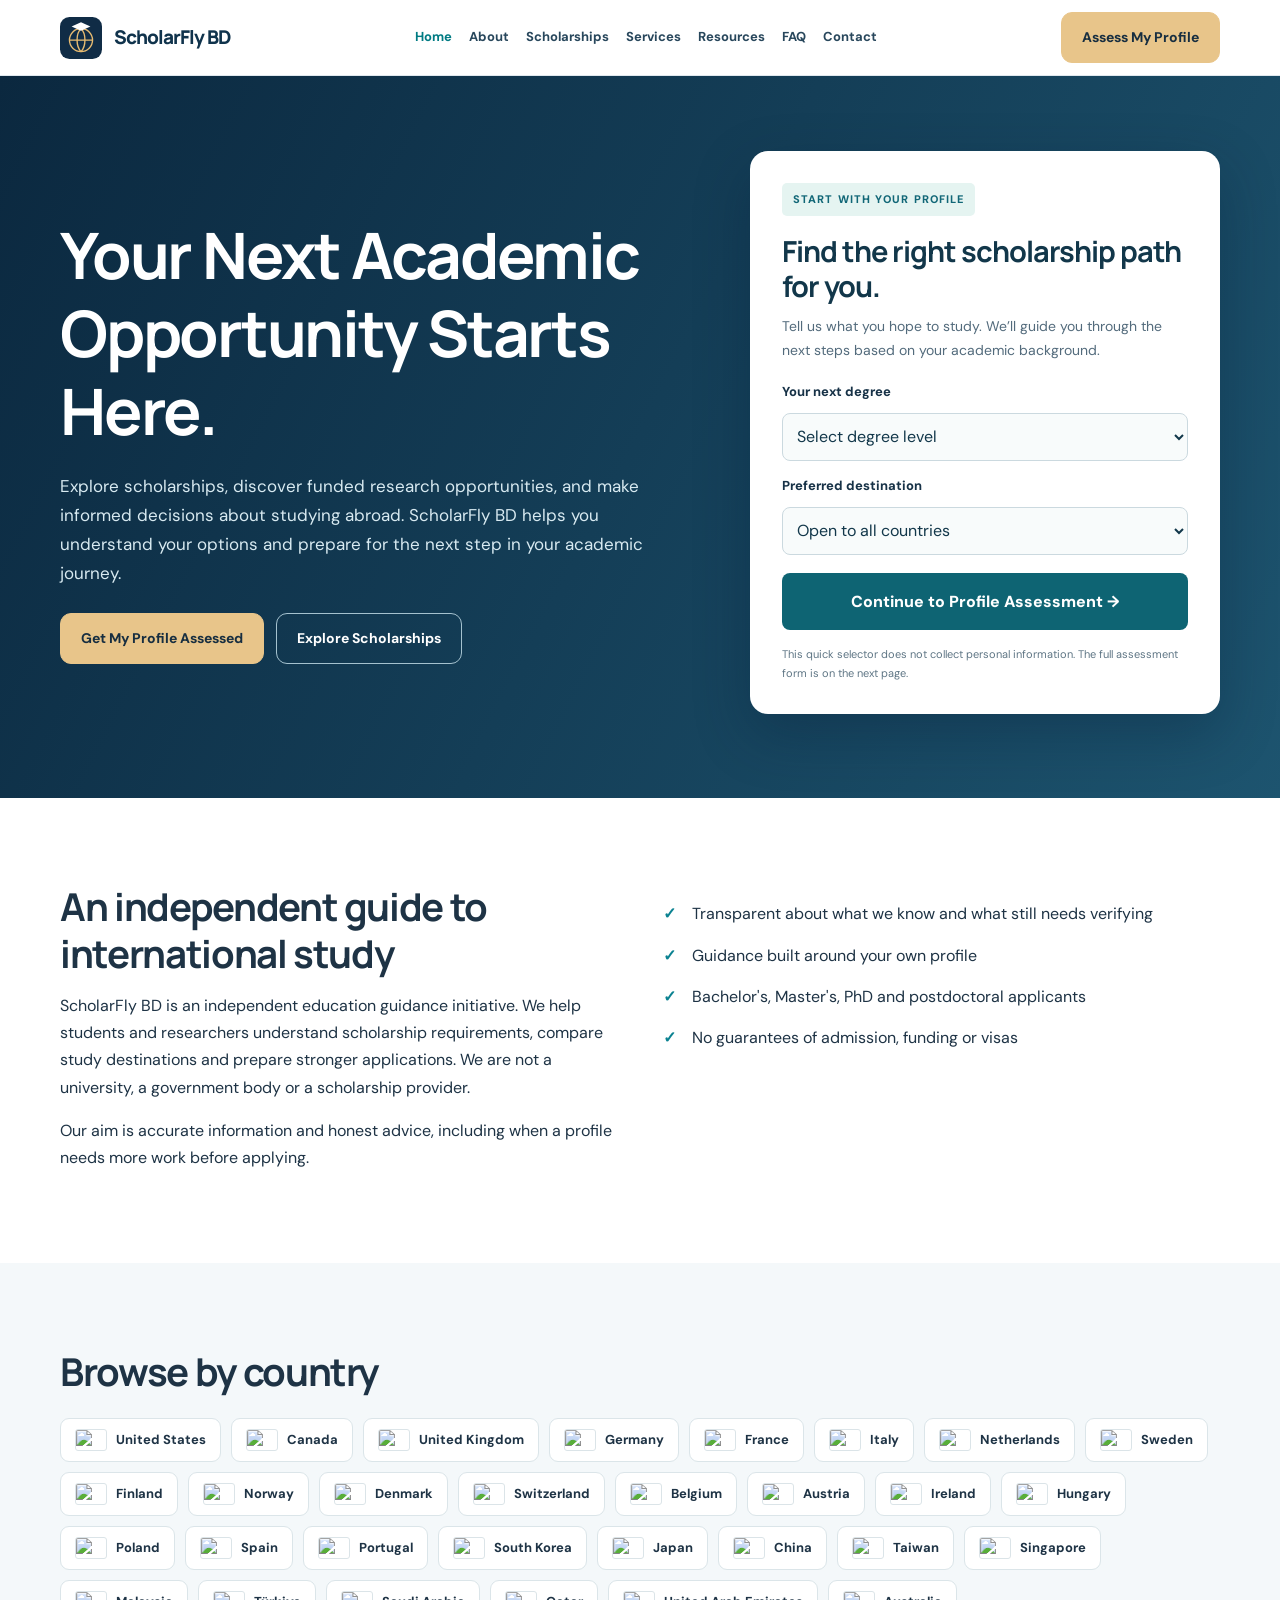
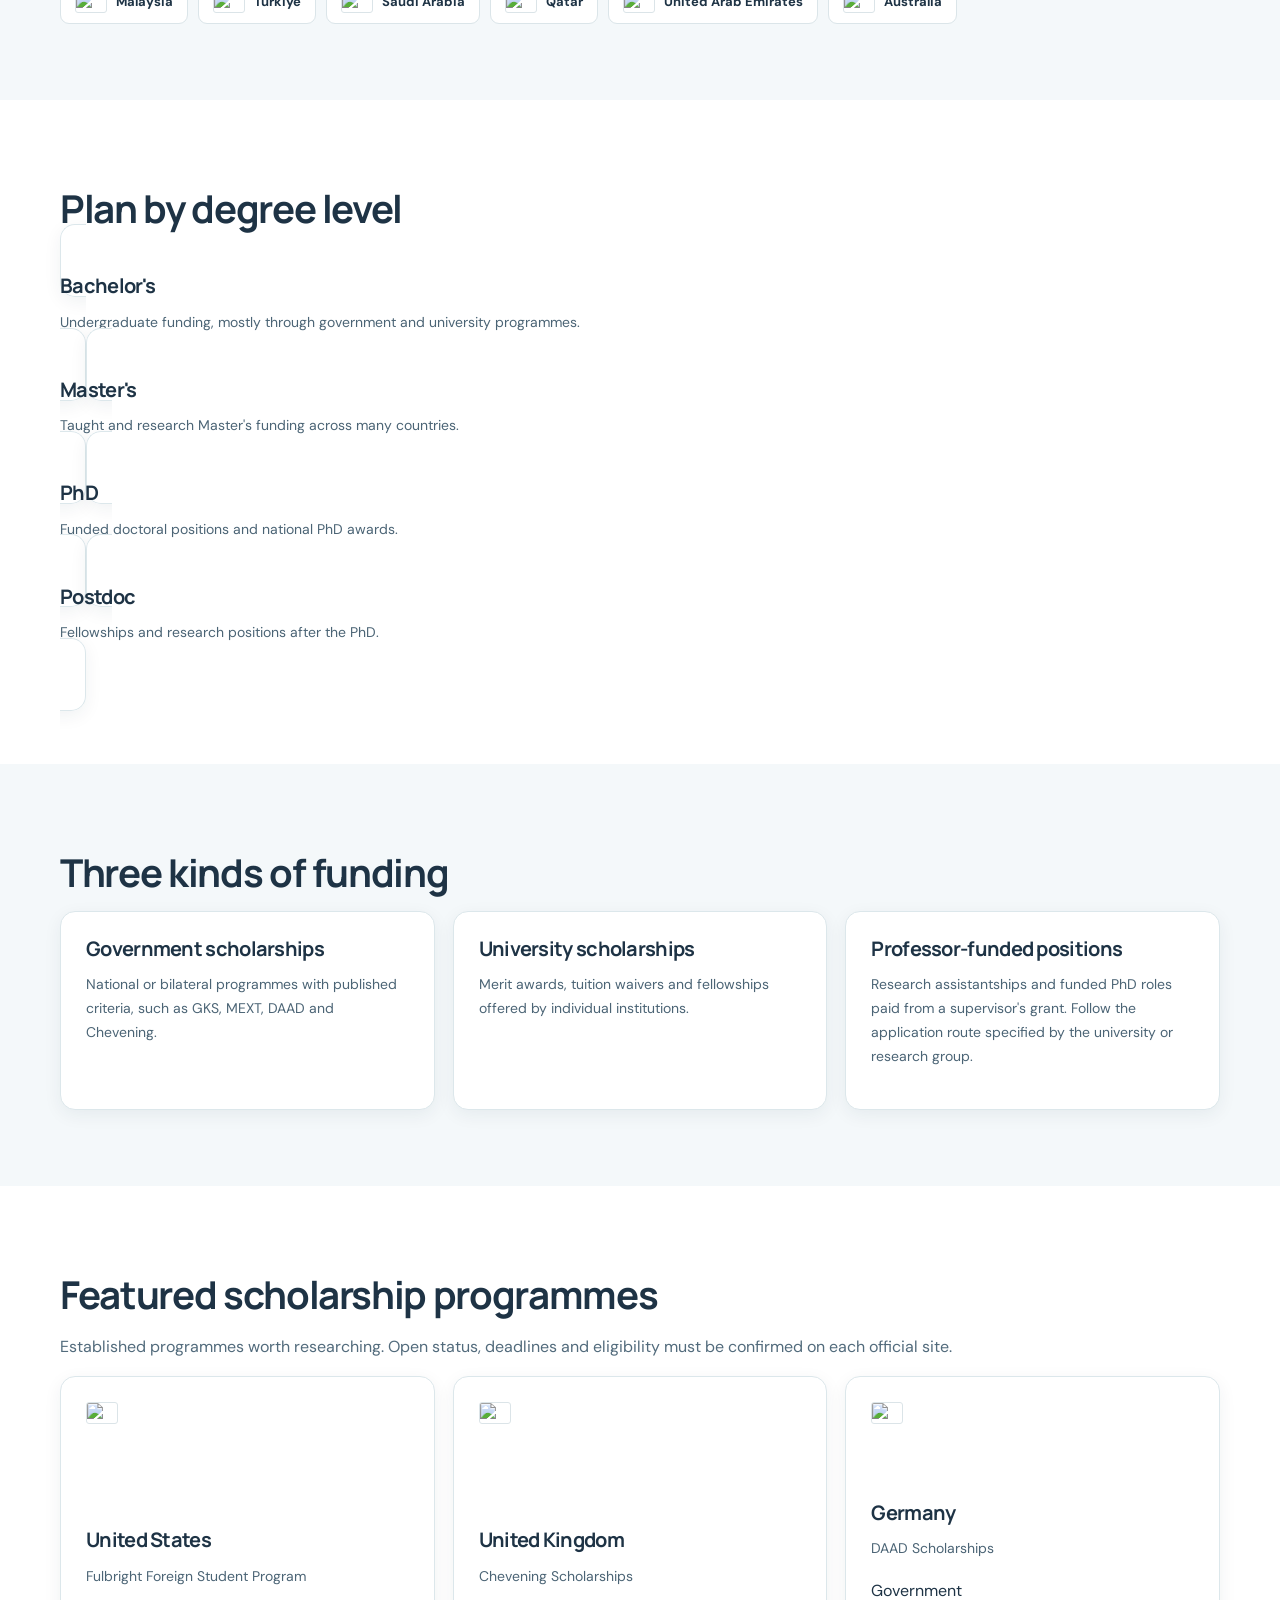
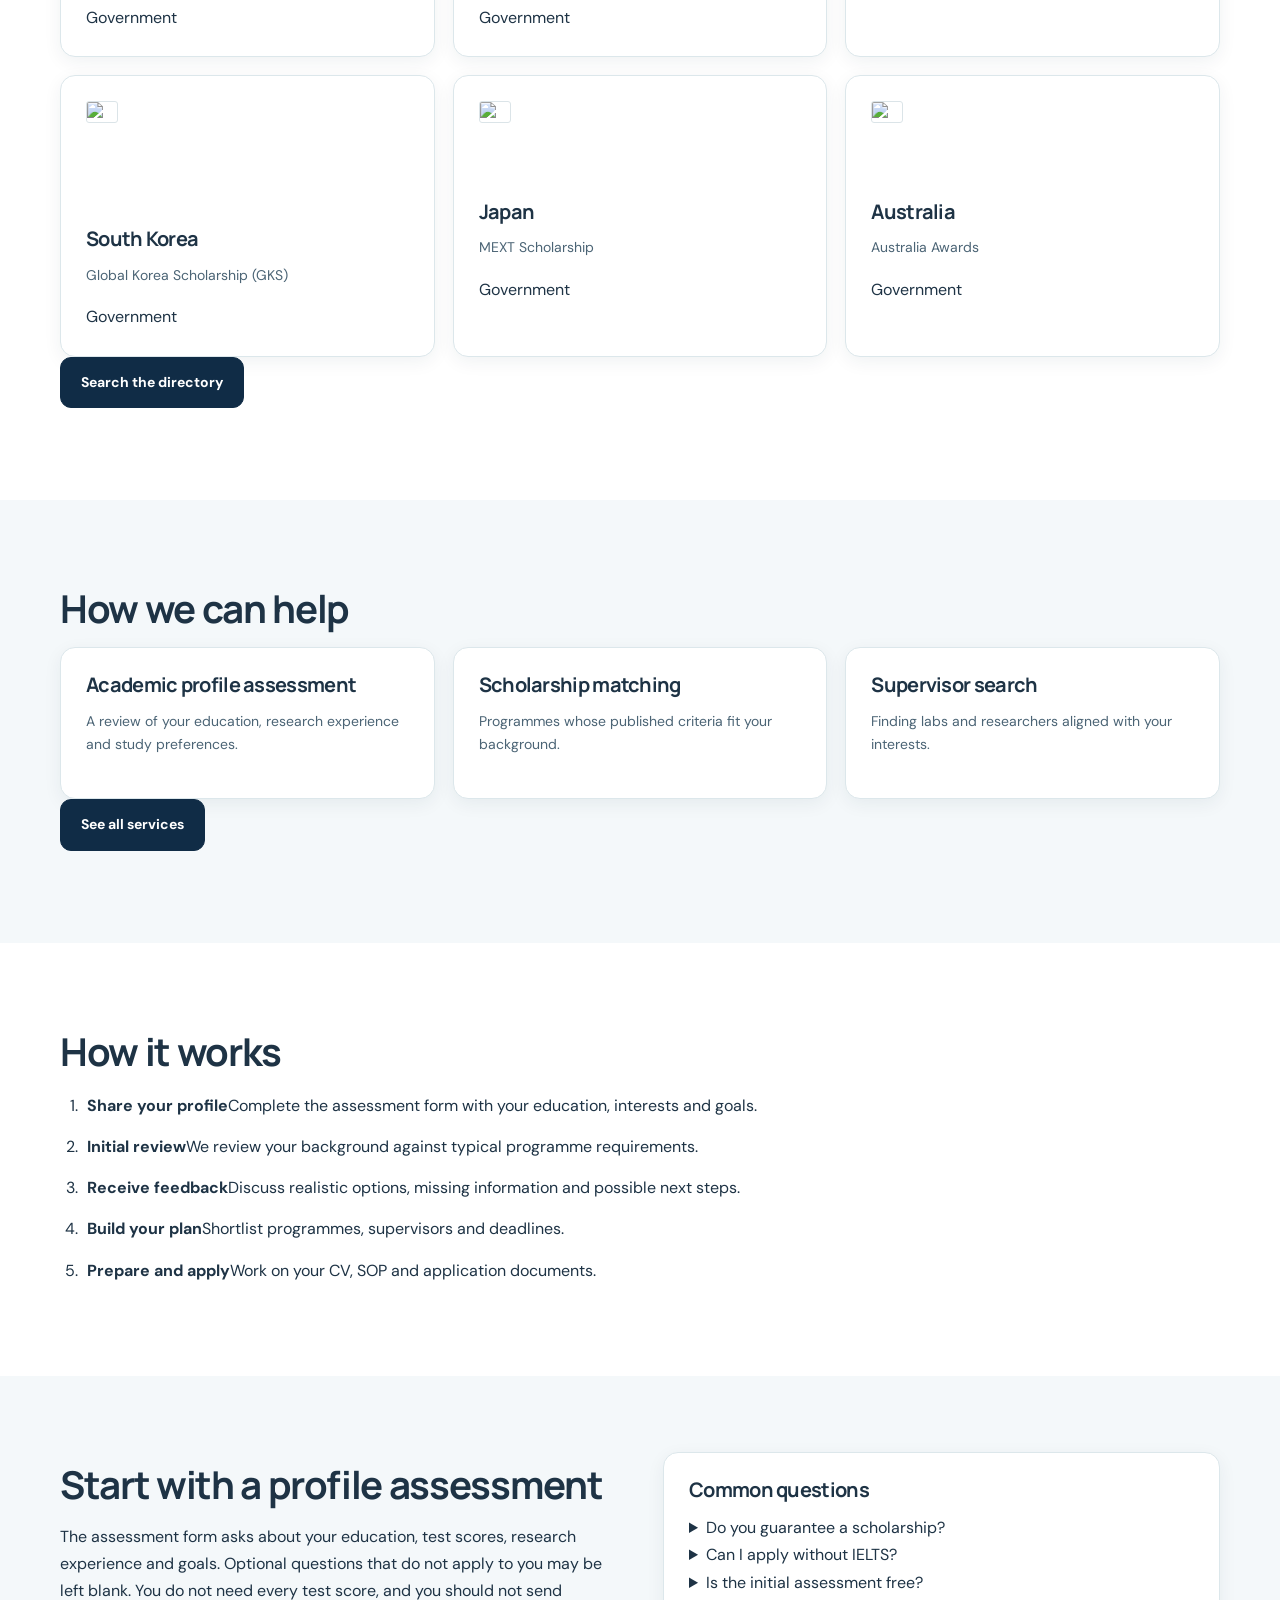
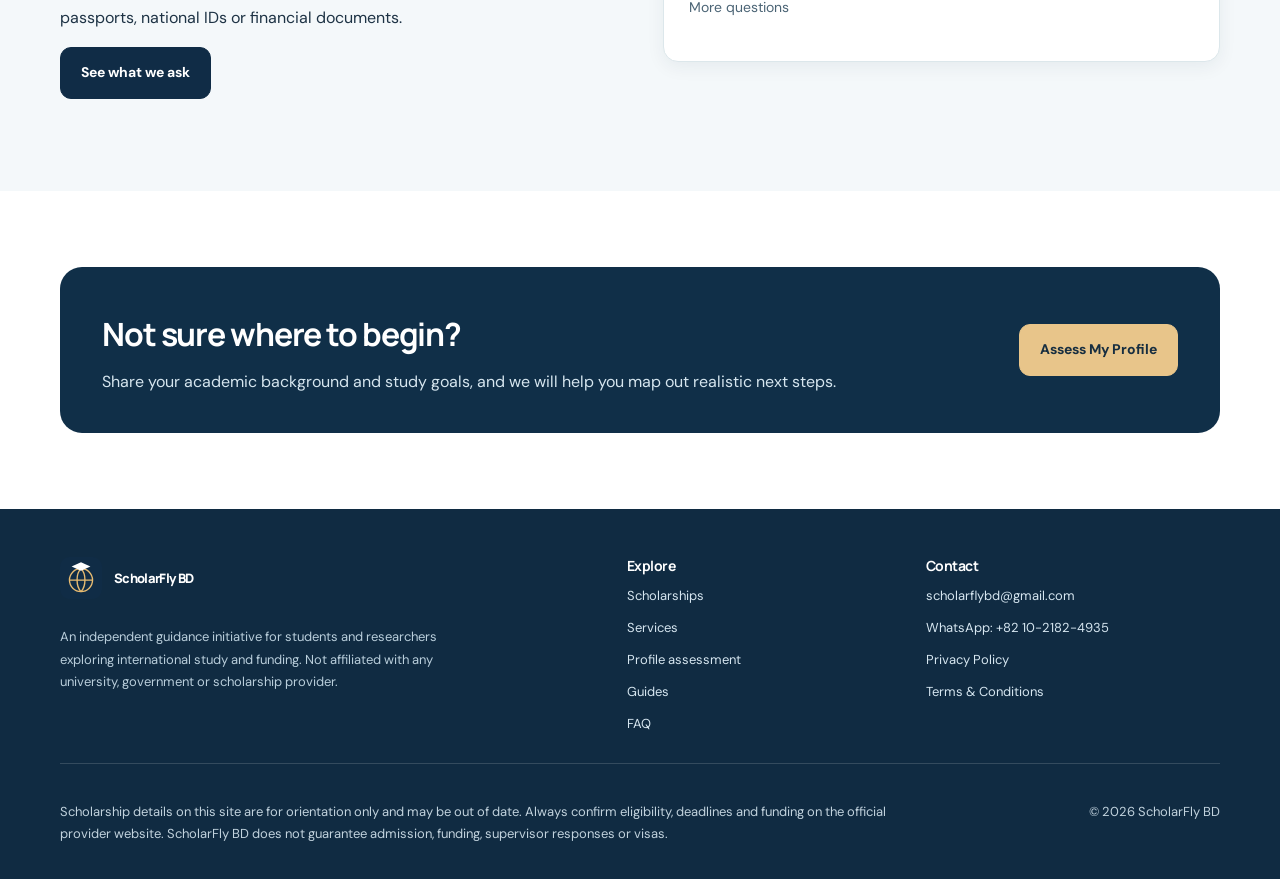
==== commit 31acbc13: "Connect live student assessment and improve ScholarFly BD content and navigation" ====
--- a/index.html
+++ b/index.html
@@ -1,9 +1,9 @@
-<!DOCTYPE html><html lang="en"><head><meta charset="utf-8"><meta name="viewport" content="width=device-width,initial-scale=1"><title>ScholarFly BD | Scholarships and Study Abroad Guidance</title><meta name="description" content="Explore scholarships, funded research opportunities and study abroad options. Independent guidance for students and researchers."><meta name="theme-color" content="#102C46"><link rel="canonical" href="https://scholarflybd.com/"><meta property="og:type" content="website"><meta property="og:site_name" content="ScholarFly BD"><meta property="og:title" content="ScholarFly BD | Scholarships and Study Abroad Guidance"><meta property="og:description" content="Explore scholarships, funded research opportunities and study abroad options. Independent guidance for students and researchers."><meta property="og:url" content="https://scholarflybd.com/"><link rel="icon" href="assets/favicon.svg" type="image/svg+xml"><link rel="preconnect" href="https://fonts.googleapis.com"><link rel="preconnect" href="https://fonts.gstatic.com" crossorigin><link rel="stylesheet" href="https://fonts.googleapis.com/css2?family=Manrope:wght@400;500;700;800&family=Newsreader:opsz,wght@6..72,500;6..72,600&display=swap"><link rel="stylesheet" href="assets/style.css?v=20261023fix2"><script type="application/ld+json">{"@context":"https://schema.org","@type":"Organization","name":"ScholarFly BD","url":"https://scholarflybd.com","email":"scholarflybd@gmail.com","description":"Independent guidance for international scholarships and study abroad."}</script></head><body><a class="skip" href="#main">Skip to content</a><header class="site-header"><div class="wrap bar"><a class="brand" href="index.html" aria-label="ScholarFly BD home"><svg class="logo-mark" width="42" height="42" style="display:block;width:42px;height:42px;min-width:42px;max-width:42px;max-height:42px;flex:none" viewBox="0 0 40 40" aria-hidden="true"><rect width="40" height="40" rx="9" fill="#102C46"/><g fill="none" stroke="#E9BC71" stroke-width="1.3"><circle cx="20" cy="22" r="11"/><path d="M9 22h22M20 11c-5 5-5 17 0 22M20 11c5 5 5 17 0 22"/></g><path d="M20 5l9 4-9 4-9-4z" fill="#fff"/></svg><span>ScholarFly BD</span></a><button class="menu-btn" aria-expanded="false" aria-controls="nav">Menu</button><nav id="nav" class="navlinks" aria-label="Main"><a href="index.html" aria-current="page">Home</a><a href="about.html">About</a><a href="scholarships.html">Scholarships</a><a href="services.html">Services</a><a href="resources.html">Resources</a><a href="faq.html">FAQ</a><a href="contact.html">Contact</a></nav><a class="btn gold cta-top" href="assessment.html">Assess My Profile</a></div></header><main id="main"><section class="hero"><div class="wrap hgrid"><div><h1>Your Next Academic Opportunity Starts Here.</h1><p class="lead">Explore scholarships, discover funded research opportunities, and make informed decisions about studying abroad. ScholarFly BD helps you understand your options and prepare for the next step in your academic journey.</p><div class="actions"><a class="btn gold" href="assessment.html">Get My Profile Assessed</a><a class="btn ghost" href="scholarships.html">Explore Scholarships</a></div></div><aside class="panel" aria-label="Start your student assessment" style="background:#fff;color:#173247;border:0;padding:32px;border-radius:18px;box-shadow:0 20px 55px #071e3550"><span style="display:inline-block;background:#e5f4f1;color:#116777;font-size:11px;letter-spacing:.1em;font-weight:800;padding:7px 11px;border-radius:5px">START WITH YOUR PROFILE</span><h2 style="font-size:29px;line-height:1.23;color:#12374a;margin:18px 0 10px">Find the right scholarship path for you.</h2><p style="font-size:14px;color:#536b7c;line-height:1.7;margin-bottom:18px">Tell us what you hope to study. We’ll guide you through the next steps based on your academic background.</p><form action="assessment.html" method="get" style="display:grid;gap:10px"><label for="degree" style="font-size:13px;font-weight:750">Your next degree</label><select id="degree" name="degree" required style="min-height:48px;background:#f8fbfb;border:1px solid #cbd9df;border-radius:8px;padding:10px;color:#12374a"><option value="" selected disabled>Select degree level</option><option value="bachelors">Bachelor’s</option><option value="masters">Master’s</option><option value="phd">PhD / doctoral research</option><option value="postdoc">Postdoctoral research</option></select><label for="destination" style="font-size:13px;font-weight:750;margin-top:4px">Preferred destination</label><select id="destination" name="country" style="min-height:48px;background:#f8fbfb;border:1px solid #cbd9df;border-radius:8px;padding:10px;color:#12374a"><option value="open">Open to all countries</option><option value="usa">United States</option><option value="canada">Canada</option><option value="uk">United Kingdom</option><option value="germany">Germany</option><option value="korea">South Korea</option><option value="japan">Japan</option><option value="australia">Australia</option><option value="other">Other countries</option></select><button type="submit" style="background:#0e6473;color:#fff;border:0;cursor:pointer;border-radius:8px;padding:15px;margin-top:8px;font-weight:800">Continue to Profile Assessment →</button></form><p style="font-size:11px;color:#5f7685;margin-top:15px;margin-bottom:0">This quick selector does not collect personal information. The full assessment form is on the next page.</p></aside></div></section>
+<!DOCTYPE html><html lang="en"><head><meta charset="utf-8"><meta name="viewport" content="width=device-width,initial-scale=1"><title>ScholarFly BD | Scholarships and Study Abroad Guidance</title><meta name="description" content="Explore scholarships, funded research opportunities and study abroad options. Independent guidance for students and researchers."><meta name="theme-color" content="#102C46"><link rel="canonical" href="https://scholarflybd.com/"><meta property="og:type" content="website"><meta property="og:site_name" content="ScholarFly BD"><meta property="og:title" content="ScholarFly BD | Scholarships and Study Abroad Guidance"><meta property="og:description" content="Explore scholarships, funded research opportunities and study abroad options. Independent guidance for students and researchers."><meta property="og:url" content="https://scholarflybd.com/"><link rel="icon" href="assets/favicon.svg" type="image/svg+xml"><link rel="preconnect" href="https://fonts.googleapis.com"><link rel="preconnect" href="https://fonts.gstatic.com" crossorigin><link rel="stylesheet" href="assets/style.css?v=20261024final"><script type="application/ld+json">{"@context":"https://schema.org","@type":"Organization","name":"ScholarFly BD","url":"https://scholarflybd.com","email":"scholarflybd@gmail.com","description":"Independent guidance for international scholarships and study abroad."}</script><meta name="robots" content="index,follow"></head><body><a class="skip" href="#main">Skip to content</a><header class="site-header"><div class="wrap bar"><a class="brand" href="index.html" aria-label="ScholarFly BD home"><svg class="logo-mark" width="42" height="42" style="display:block;width:42px;height:42px;min-width:42px;max-width:42px;max-height:42px;flex:none" viewBox="0 0 40 40" aria-hidden="true"><rect width="40" height="40" rx="9" fill="#102C46"/><g fill="none" stroke="#E9BC71" stroke-width="1.3"><circle cx="20" cy="22" r="11"/><path d="M9 22h22M20 11c-5 5-5 17 0 22M20 11c5 5 5 17 0 22"/></g><path d="M20 5l9 4-9 4-9-4z" fill="#fff"/></svg><span>ScholarFly BD</span></a><button class="menu-btn" aria-expanded="false" aria-controls="nav">Menu</button><nav id="nav" class="navlinks" aria-label="Main"><a href="index.html" aria-current="page">Home</a><a href="about.html">About</a><a href="scholarships.html">Scholarships</a><a href="services.html">Services</a><a href="resources.html">Resources</a><a href="faq.html">FAQ</a><a href="contact.html">Contact</a></nav><a class="btn gold cta-top" href="assessment.html">Assess My Profile</a></div></header><main id="main"><section class="hero"><div class="wrap hgrid"><div><h1>Your Next Academic Opportunity Starts Here.</h1><p class="lead">Explore scholarships, discover funded research opportunities, and make informed decisions about studying abroad. ScholarFly BD helps you understand your options and prepare for the next step in your academic journey.</p><div class="actions"><a class="btn gold" href="assessment.html">Get My Profile Assessed</a><a class="btn ghost" href="scholarships.html">Explore Scholarships</a></div></div><aside class="panel" aria-label="Start your student assessment" style="background:#fff;color:#173247;border:0;padding:32px;border-radius:18px;box-shadow:0 20px 55px #071e3550"><span style="display:inline-block;background:#e5f4f1;color:#116777;font-size:11px;letter-spacing:.1em;font-weight:800;padding:7px 11px;border-radius:5px">START WITH YOUR PROFILE</span><h2 style="font-size:29px;line-height:1.23;color:#12374a;margin:18px 0 10px">Find the right scholarship path for you.</h2><p style="font-size:14px;color:#536b7c;line-height:1.7;margin-bottom:18px">Tell us what you hope to study. We’ll guide you through the next steps based on your academic background.</p><form action="assessment.html" method="get" style="display:grid;gap:10px"><label for="degree" style="font-size:13px;font-weight:750">Your next degree</label><select id="degree" name="degree" required style="min-height:48px;background:#f8fbfb;border:1px solid #cbd9df;border-radius:8px;padding:10px;color:#12374a"><option value="" selected disabled>Select degree level</option><option value="bachelors">Bachelor’s</option><option value="masters">Master’s</option><option value="integrated">Integrated MS/PhD</option><option value="phd">PhD / doctoral research</option><option value="postdoc">Postdoctoral research</option></select><label for="destination" style="font-size:13px;font-weight:750;margin-top:4px">Preferred destination</label><select id="destination" name="country" style="min-height:48px;background:#f8fbfb;border:1px solid #cbd9df;border-radius:8px;padding:10px;color:#12374a"><option value="open">Open to all countries</option><option value="usa">United States</option><option value="canada">Canada</option><option value="uk">United Kingdom</option><option value="germany">Germany</option><option value="korea">South Korea</option><option value="japan">Japan</option><option value="australia">Australia</option><option value="other">Other countries</option></select><button type="submit" style="background:#0e6473;color:#fff;border:0;cursor:pointer;border-radius:8px;padding:15px;margin-top:8px;font-weight:800">Continue to Profile Assessment →</button></form><p style="font-size:11px;color:#5f7685;margin-top:15px;margin-bottom:0">This quick selector does not collect personal information. The full assessment form is on the next page.</p></aside></div></section>
 <section class="sec"><div class="wrap two"><div><h2>An independent guide to international study</h2><p>ScholarFly BD is an independent education guidance initiative. We help students and researchers understand scholarship requirements, compare study destinations and prepare stronger applications. We are not a university, a government body or a scholarship provider.</p><p>Our aim is accurate information and honest advice, including when a profile needs more work before applying.</p></div><ul class="checks"><li>Transparent about what we know and what still needs verifying</li><li>Guidance built around your own profile</li><li>Bachelor's, Master's, PhD and postdoctoral applicants</li><li>No guarantees of admission, funding or visas</li></ul></div></section>
 <section class="sec tint"><div class="wrap"><h2>Browse by country</h2><div class="chips"><a class="chip" href="scholarships.html?c=us"><img class="flag" loading="lazy" width="32" height="22" src="https://flagcdn.com/w80/us.png" alt="Flag of United States">United States</a><a class="chip" href="scholarships.html?c=ca"><img class="flag" loading="lazy" width="32" height="22" src="https://flagcdn.com/w80/ca.png" alt="Flag of Canada">Canada</a><a class="chip" href="scholarships.html?c=gb"><img class="flag" loading="lazy" width="32" height="22" src="https://flagcdn.com/w80/gb.png" alt="Flag of United Kingdom">United Kingdom</a><a class="chip" href="scholarships.html?c=de"><img class="flag" loading="lazy" width="32" height="22" src="https://flagcdn.com/w80/de.png" alt="Flag of Germany">Germany</a><a class="chip" href="scholarships.html?c=fr"><img class="flag" loading="lazy" width="32" height="22" src="https://flagcdn.com/w80/fr.png" alt="Flag of France">France</a><a class="chip" href="scholarships.html?c=it"><img class="flag" loading="lazy" width="32" height="22" src="https://flagcdn.com/w80/it.png" alt="Flag of Italy">Italy</a><a class="chip" href="scholarships.html?c=nl"><img class="flag" loading="lazy" width="32" height="22" src="https://flagcdn.com/w80/nl.png" alt="Flag of Netherlands">Netherlands</a><a class="chip" href="scholarships.html?c=se"><img class="flag" loading="lazy" width="32" height="22" src="https://flagcdn.com/w80/se.png" alt="Flag of Sweden">Sweden</a><a class="chip" href="scholarships.html?c=fi"><img class="flag" loading="lazy" width="32" height="22" src="https://flagcdn.com/w80/fi.png" alt="Flag of Finland">Finland</a><a class="chip" href="scholarships.html?c=no"><img class="flag" loading="lazy" width="32" height="22" src="https://flagcdn.com/w80/no.png" alt="Flag of Norway">Norway</a><a class="chip" href="scholarships.html?c=dk"><img class="flag" loading="lazy" width="32" height="22" src="https://flagcdn.com/w80/dk.png" alt="Flag of Denmark">Denmark</a><a class="chip" href="scholarships.html?c=ch"><img class="flag" loading="lazy" width="32" height="22" src="https://flagcdn.com/w80/ch.png" alt="Flag of Switzerland">Switzerland</a><a class="chip" href="scholarships.html?c=be"><img class="flag" loading="lazy" width="32" height="22" src="https://flagcdn.com/w80/be.png" alt="Flag of Belgium">Belgium</a><a class="chip" href="scholarships.html?c=at"><img class="flag" loading="lazy" width="32" height="22" src="https://flagcdn.com/w80/at.png" alt="Flag of Austria">Austria</a><a class="chip" href="scholarships.html?c=ie"><img class="flag" loading="lazy" width="32" height="22" src="https://flagcdn.com/w80/ie.png" alt="Flag of Ireland">Ireland</a><a class="chip" href="scholarships.html?c=hu"><img class="flag" loading="lazy" width="32" height="22" src="https://flagcdn.com/w80/hu.png" alt="Flag of Hungary">Hungary</a><a class="chip" href="scholarships.html?c=pl"><img class="flag" loading="lazy" width="32" height="22" src="https://flagcdn.com/w80/pl.png" alt="Flag of Poland">Poland</a><a class="chip" href="scholarships.html?c=es"><img class="flag" loading="lazy" width="32" height="22" src="https://flagcdn.com/w80/es.png" alt="Flag of Spain">Spain</a><a class="chip" href="scholarships.html?c=pt"><img class="flag" loading="lazy" width="32" height="22" src="https://flagcdn.com/w80/pt.png" alt="Flag of Portugal">Portugal</a><a class="chip" href="scholarships.html?c=kr"><img class="flag" loading="lazy" width="32" height="22" src="https://flagcdn.com/w80/kr.png" alt="Flag of South Korea">South Korea</a><a class="chip" href="scholarships.html?c=jp"><img class="flag" loading="lazy" width="32" height="22" src="https://flagcdn.com/w80/jp.png" alt="Flag of Japan">Japan</a><a class="chip" href="scholarships.html?c=cn"><img class="flag" loading="lazy" width="32" height="22" src="https://flagcdn.com/w80/cn.png" alt="Flag of China">China</a><a class="chip" href="scholarships.html?c=tw"><img class="flag" loading="lazy" width="32" height="22" src="https://flagcdn.com/w80/tw.png" alt="Flag of Taiwan">Taiwan</a><a class="chip" href="scholarships.html?c=sg"><img class="flag" loading="lazy" width="32" height="22" src="https://flagcdn.com/w80/sg.png" alt="Flag of Singapore">Singapore</a><a class="chip" href="scholarships.html?c=my"><img class="flag" loading="lazy" width="32" height="22" src="https://flagcdn.com/w80/my.png" alt="Flag of Malaysia">Malaysia</a><a class="chip" href="scholarships.html?c=tr"><img class="flag" loading="lazy" width="32" height="22" src="https://flagcdn.com/w80/tr.png" alt="Flag of Türkiye">Türkiye</a><a class="chip" href="scholarships.html?c=sa"><img class="flag" loading="lazy" width="32" height="22" src="https://flagcdn.com/w80/sa.png" alt="Flag of Saudi Arabia">Saudi Arabia</a><a class="chip" href="scholarships.html?c=qa"><img class="flag" loading="lazy" width="32" height="22" src="https://flagcdn.com/w80/qa.png" alt="Flag of Qatar">Qatar</a><a class="chip" href="scholarships.html?c=ae"><img class="flag" loading="lazy" width="32" height="22" src="https://flagcdn.com/w80/ae.png" alt="Flag of United Arab Emirates">United Arab Emirates</a><a class="chip" href="scholarships.html?c=au"><img class="flag" loading="lazy" width="32" height="22" src="https://flagcdn.com/w80/au.png" alt="Flag of Australia">Australia</a></div></div></section>
-<section class="sec"><div class="wrap"><h2>Browse by degree level</h2><div class="grid4"><a class="card" href="scholarships.html?d=B"><h3>Bachelor's</h3><p>Undergraduate funding, mostly through government and university programmes.</p></a><a class="card" href="scholarships.html?d=M"><h3>Master's</h3><p>Taught and research Master's funding across many countries.</p></a><a class="card" href="scholarships.html?d=P"><h3>PhD</h3><p>Funded doctoral positions and national PhD awards.</p></a><a class="card" href="scholarships.html?d=D"><h3>Postdoc</h3><p>Fellowships and research positions after the PhD.</p></a></div></div></section>
-<section class="sec tint"><div class="wrap"><h2>Three kinds of funding</h2><div class="grid3"><div class="card"><h3>Government scholarships</h3><p>National or bilateral programmes with published criteria, such as GKS, MEXT, DAAD and Chevening.</p></div><div class="card"><h3>University scholarships</h3><p>Merit awards, tuition waivers and fellowships offered by individual institutions.</p></div><div class="card"><h3>Professor-funded positions</h3><p>Research assistantships and funded PhD roles paid from a supervisor's grant. Applications go to the professor directly.</p></div></div></div></section>
+<section class="sec"><div class="wrap"><h2>Plan by degree level</h2><div class="grid4"><a class="card" href="resources.html#bachelors"><h3>Bachelor's</h3><p>Undergraduate funding, mostly through government and university programmes.</p></a><a class="card" href="resources.html#masters"><h3>Master's</h3><p>Taught and research Master's funding across many countries.</p></a><a class="card" href="resources.html#phd"><h3>PhD</h3><p>Funded doctoral positions and national PhD awards.</p></a><a class="card" href="resources.html#postdoc"><h3>Postdoc</h3><p>Fellowships and research positions after the PhD.</p></a></div></div></section>
+<section class="sec tint"><div class="wrap"><h2>Three kinds of funding</h2><div class="grid3"><div class="card"><h3>Government scholarships</h3><p>National or bilateral programmes with published criteria, such as GKS, MEXT, DAAD and Chevening.</p></div><div class="card"><h3>University scholarships</h3><p>Merit awards, tuition waivers and fellowships offered by individual institutions.</p></div><div class="card"><h3>Professor-funded positions</h3><p>Research assistantships and funded PhD roles paid from a supervisor's grant. Follow the application route specified by the university or research group.</p></div></div></div></section>
 <section class="sec"><div class="wrap"><h2>Featured scholarship programmes</h2><p class="muted">Established programmes worth researching. Open status, deadlines and eligibility must be confirmed on each official site.</p><div class="grid3"><a class="card flagcard" href="scholarships.html?c=us"><img class="flag" loading="lazy" width="32" height="22" src="https://flagcdn.com/w80/us.png" alt="Flag of United States"><h3>United States</h3><p>Fulbright Foreign Student Program</p><span class="tag">Government</span></a><a class="card flagcard" href="scholarships.html?c=gb"><img class="flag" loading="lazy" width="32" height="22" src="https://flagcdn.com/w80/gb.png" alt="Flag of United Kingdom"><h3>United Kingdom</h3><p>Chevening Scholarships</p><span class="tag">Government</span></a><a class="card flagcard" href="scholarships.html?c=de"><img class="flag" loading="lazy" width="32" height="22" src="https://flagcdn.com/w80/de.png" alt="Flag of Germany"><h3>Germany</h3><p>DAAD Scholarships</p><span class="tag">Government</span></a><a class="card flagcard" href="scholarships.html?c=kr"><img class="flag" loading="lazy" width="32" height="22" src="https://flagcdn.com/w80/kr.png" alt="Flag of South Korea"><h3>South Korea</h3><p>Global Korea Scholarship (GKS)</p><span class="tag">Government</span></a><a class="card flagcard" href="scholarships.html?c=jp"><img class="flag" loading="lazy" width="32" height="22" src="https://flagcdn.com/w80/jp.png" alt="Flag of Japan"><h3>Japan</h3><p>MEXT Scholarship</p><span class="tag">Government</span></a><a class="card flagcard" href="scholarships.html?c=au"><img class="flag" loading="lazy" width="32" height="22" src="https://flagcdn.com/w80/au.png" alt="Flag of Australia"><h3>Australia</h3><p>Australia Awards</p><span class="tag">Government</span></a></div><p><a class="btn" href="scholarships.html">Search the directory</a></p></div></section>
 <section class="sec tint"><div class="wrap"><h2>How we can help</h2><div class="grid3"><div class="card"><h3>Academic profile assessment</h3><p>A review of your education, research experience and study preferences.</p></div><div class="card"><h3>Scholarship matching</h3><p>Programmes whose published criteria fit your background.</p></div><div class="card"><h3>Supervisor search</h3><p>Finding labs and researchers aligned with your interests.</p></div></div><p><a class="btn" href="services.html">See all services</a></p></div></section>
-<section class="sec"><div class="wrap"><h2>How it works</h2><ol class="steps"><li><b>Share your profile</b><span>Complete the assessment form with your education, interests and goals.</span></li><li><b>Initial review</b><span>We review your background against typical programme requirements.</span></li><li><b>Receive feedback</b><span>You receive written feedback on realistic options and gaps.</span></li><li><b>Build your plan</b><span>Shortlist programmes, supervisors and deadlines.</span></li><li><b>Prepare and apply</b><span>Work on your CV, SOP and application documents.</span></li></ol></div></section>
-<section class="sec tint"><div class="wrap two"><div><h2>Start with a profile assessment</h2><p>The assessment form asks about your education, test scores, research experience and goals. Sections that do not apply to you are skipped. You do not need every test score, and you should not send passports, national IDs or financial documents.</p><p><a class="btn" href="assessment.html">See what we ask</a></p></div><div class="card"><h3>Common questions</h3><details><summary>Do you guarantee a scholarship?</summary><p>No. Decisions rest with universities, supervisors and funders.</p></details><details><summary>Can I apply without IELTS?</summary><p>Some programmes accept alternatives or waivers. It depends on the programme.</p></details><details><summary>Is the initial assessment free?</summary><p>Yes. Any later paid service is explained in writing before you commit.</p></details><p><a href="faq.html">More questions</a></p></div></div></section><section class="sec"><div class="wrap"><div class="cta"><div><h2>Not sure where to begin?</h2><p>Share your academic background and study goals, and we will help you map out realistic next steps.</p></div><a class="btn gold" href="assessment.html">Assess My Profile</a></div></div></section></main><footer class="footer"><div class="wrap fgrid"><div><a class="brand light" href="index.html"><svg class="logo-mark" width="42" height="42" style="display:block;width:42px;height:42px;min-width:42px;max-width:42px;max-height:42px;flex:none" viewBox="0 0 40 40" aria-hidden="true"><rect width="40" height="40" rx="9" fill="#102C46"/><g fill="none" stroke="#E9BC71" stroke-width="1.3"><circle cx="20" cy="22" r="11"/><path d="M9 22h22M20 11c-5 5-5 17 0 22M20 11c5 5 5 17 0 22"/></g><path d="M20 5l9 4-9 4-9-4z" fill="#fff"/></svg><span>ScholarFly BD</span></a><p>An independent guidance initiative for students and researchers exploring international study and funding. Not affiliated with any university, government or scholarship provider.</p></div><div><h3>Explore</h3><a href="scholarships.html">Scholarships</a><a href="services.html">Services</a><a href="assessment.html">Profile assessment</a><a href="resources.html">Guides</a><a href="faq.html">FAQ</a></div><div><h3>Contact</h3><a href="mailto:scholarflybd@gmail.com">scholarflybd@gmail.com</a><span data-wa>WhatsApp: 01021824935</span><a href="privacy.html">Privacy Policy</a><a href="terms.html">Terms &amp; Conditions</a></div></div><div class="wrap legal"><p>Scholarship details on this site are for orientation only and may be out of date. Always confirm eligibility, deadlines and funding on the official provider website. ScholarFly BD does not guarantee admission, funding, supervisor responses or visas.</p><p>© <span id="year">2026</span> ScholarFly BD</p></div></footer><script src="assets/config.js"></script><script src="assets/main.js"></script></body></html>+<section class="sec"><div class="wrap"><h2>How it works</h2><ol class="steps"><li><b>Share your profile</b><span>Complete the assessment form with your education, interests and goals.</span></li><li><b>Initial review</b><span>We review your background against typical programme requirements.</span></li><li><b>Receive feedback</b><span>Discuss realistic options, missing information and possible next steps.</span></li><li><b>Build your plan</b><span>Shortlist programmes, supervisors and deadlines.</span></li><li><b>Prepare and apply</b><span>Work on your CV, SOP and application documents.</span></li></ol></div></section>
+<section class="sec tint"><div class="wrap two"><div><h2>Start with a profile assessment</h2><p>The assessment form asks about your education, test scores, research experience and goals. Optional questions that do not apply to you may be left blank. You do not need every test score, and you should not send passports, national IDs or financial documents.</p><p><a class="btn" href="assessment.html">See what we ask</a></p></div><div class="card"><h3>Common questions</h3><details><summary>Do you guarantee a scholarship?</summary><p>No. Decisions rest with universities, supervisors and funders.</p></details><details><summary>Can I apply without IELTS?</summary><p>Some programmes accept alternatives or waivers. It depends on the programme.</p></details><details><summary>Is the initial assessment free?</summary><p>Yes. Any later paid service is explained in writing before you commit.</p></details><p><a href="faq.html">More questions</a></p></div></div></section><section class="sec"><div class="wrap"><div class="cta"><div><h2>Not sure where to begin?</h2><p>Share your academic background and study goals, and we will help you map out realistic next steps.</p></div><a class="btn gold" href="assessment.html">Assess My Profile</a></div></div></section></main><footer class="footer"><div class="wrap fgrid"><div><a class="brand light" href="index.html"><svg class="logo-mark" width="42" height="42" style="display:block;width:42px;height:42px;min-width:42px;max-width:42px;max-height:42px;flex:none" viewBox="0 0 40 40" aria-hidden="true"><rect width="40" height="40" rx="9" fill="#102C46"/><g fill="none" stroke="#E9BC71" stroke-width="1.3"><circle cx="20" cy="22" r="11"/><path d="M9 22h22M20 11c-5 5-5 17 0 22M20 11c5 5 5 17 0 22"/></g><path d="M20 5l9 4-9 4-9-4z" fill="#fff"/></svg><span>ScholarFly BD</span></a><p>An independent guidance initiative for students and researchers exploring international study and funding. Not affiliated with any university, government or scholarship provider.</p></div><div><h3>Explore</h3><a href="scholarships.html">Scholarships</a><a href="services.html">Services</a><a href="assessment.html">Profile assessment</a><a href="resources.html">Guides</a><a href="faq.html">FAQ</a></div><div><h3>Contact</h3><a href="mailto:scholarflybd@gmail.com">scholarflybd@gmail.com</a><a href="https://wa.me/821021824935" target="_blank" rel="noopener noreferrer">WhatsApp: +82 10-2182-4935</a><a href="privacy.html">Privacy Policy</a><a href="terms.html">Terms &amp; Conditions</a></div></div><div class="wrap legal"><p>Scholarship details on this site are for orientation only and may be out of date. Always confirm eligibility, deadlines and funding on the official provider website. ScholarFly BD does not guarantee admission, funding, supervisor responses or visas.</p><p>© <span id="year">2026</span> ScholarFly BD</p></div></footer><script src="assets/config.js?v=20261024final"></script><script src="assets/main.js?v=20261024final"></script></body></html>
--- a/assets/style.css
+++ b/assets/style.css
@@ -39,3 +39,11 @@
 .site-header .bar{display:flex!important;align-items:center!important;justify-content:space-between!important;min-height:75px!important}
 .site-header .brand span{font-size:19px;line-height:1.2}
 @media(max-width:760px){.site-header .logo-mark,.footer .logo-mark,svg.logo-mark{width:36px!important;height:36px!important;min-width:36px!important;min-height:36px!important;max-width:36px!important;max-height:36px!important;flex-basis:36px!important}}
+
+
+/* Readable pages, keyboard access and consistent application flows. */
+:focus-visible{outline:3px solid #147f91;outline-offset:4px}html{scroll-padding-top:96px}.prose{max-width:850px}.prose h2{font-size:28px;margin-top:36px}.prose>h2:first-child{margin-top:0}.prose p{font-size:16px;line-height:1.85}.prose a,.form-fallback a{text-decoration:underline;text-underline-offset:3px;color:#12657e}.muted{color:#526b7c}.cta{background:#102f48;color:white;border-radius:22px;padding:38px 42px;display:flex;align-items:center;justify-content:space-between;gap:28px}.cta h2{font-size:32px}.cta p{color:#d6e6ef;margin:0}.cta>.btn{flex-shrink:0}.card-title{font-size:24px}.card ul{padding-left:20px;color:#455d70;font-size:14px}.card li{margin:8px 0}.guide-grid{display:grid;grid-template-columns:1fr 1fr;gap:22px;margin-top:30px}.guide-grid>article{scroll-margin-top:100px}.assessment-facts{display:flex;flex-wrap:wrap;gap:8px;margin-bottom:25px}.assessment-facts span{font-size:12px;font-weight:700;background:#e9f4f3;color:#175b61;border-radius:30px;padding:7px 12px}.standalone-link{display:block;text-align:center;margin-top:17px}.form-shell{border:1px solid #d6e3e8;border-radius:18px;overflow:hidden;background:#f0ebf8}.form-shell iframe{display:block;width:100%;border:0;min-height:1700px}.form-fallback{text-align:center;margin:18px 0 0;font-size:14px}.steps{padding-left:22px}.steps li{padding-left:5px;margin-bottom:14px}.two>*{min-width:0}.footer .legal p{color:#c1d2dd;max-width:850px}.footer .legal p:last-child{flex-shrink:0}.faq-list summary{line-height:1.6}.card+ .card{margin-top:18px}.grid3>.card+.card,.guide-grid>.card+.card{margin-top:0}.sf-country{display:flex;flex-direction:column}.sf-country a{margin-top:auto;padding-top:12px}.directory-empty{grid-column:1/-1;padding:35px;text-align:center;border:1px dashed #bfd1db;border-radius:14px}.footer a{overflow-wrap:anywhere}.skip{border-radius:8px}.page-top .eyebrow{margin-bottom:14px}.section-top{max-width:780px}section[id],article[id]{scroll-margin-top:100px}
+@media(max-width:760px){.guide-grid{grid-template-columns:1fr}.cta{display:block;padding:28px}.cta .btn{margin-top:20px}.cta h2{font-size:27px}.assessment-facts{gap:6px}.form-shell{border-radius:10px}.prose h2{font-size:25px}.assessment-panel{padding:24px}.page-top h1{font-size:36px}.navlinks a{min-height:44px}.footer .legal p:last-child{white-space:normal}}
+@media(prefers-reduced-motion:reduce){html{scroll-behavior:auto}*,*::before,*::after{transition:none!important;animation:none!important}}
+
+.country-heading{display:flex;align-items:center;gap:14px;margin-bottom:18px}.country-heading img{width:44px;height:30px;object-fit:cover;border-radius:4px}.country-heading h2{margin:0;font-size:23px}
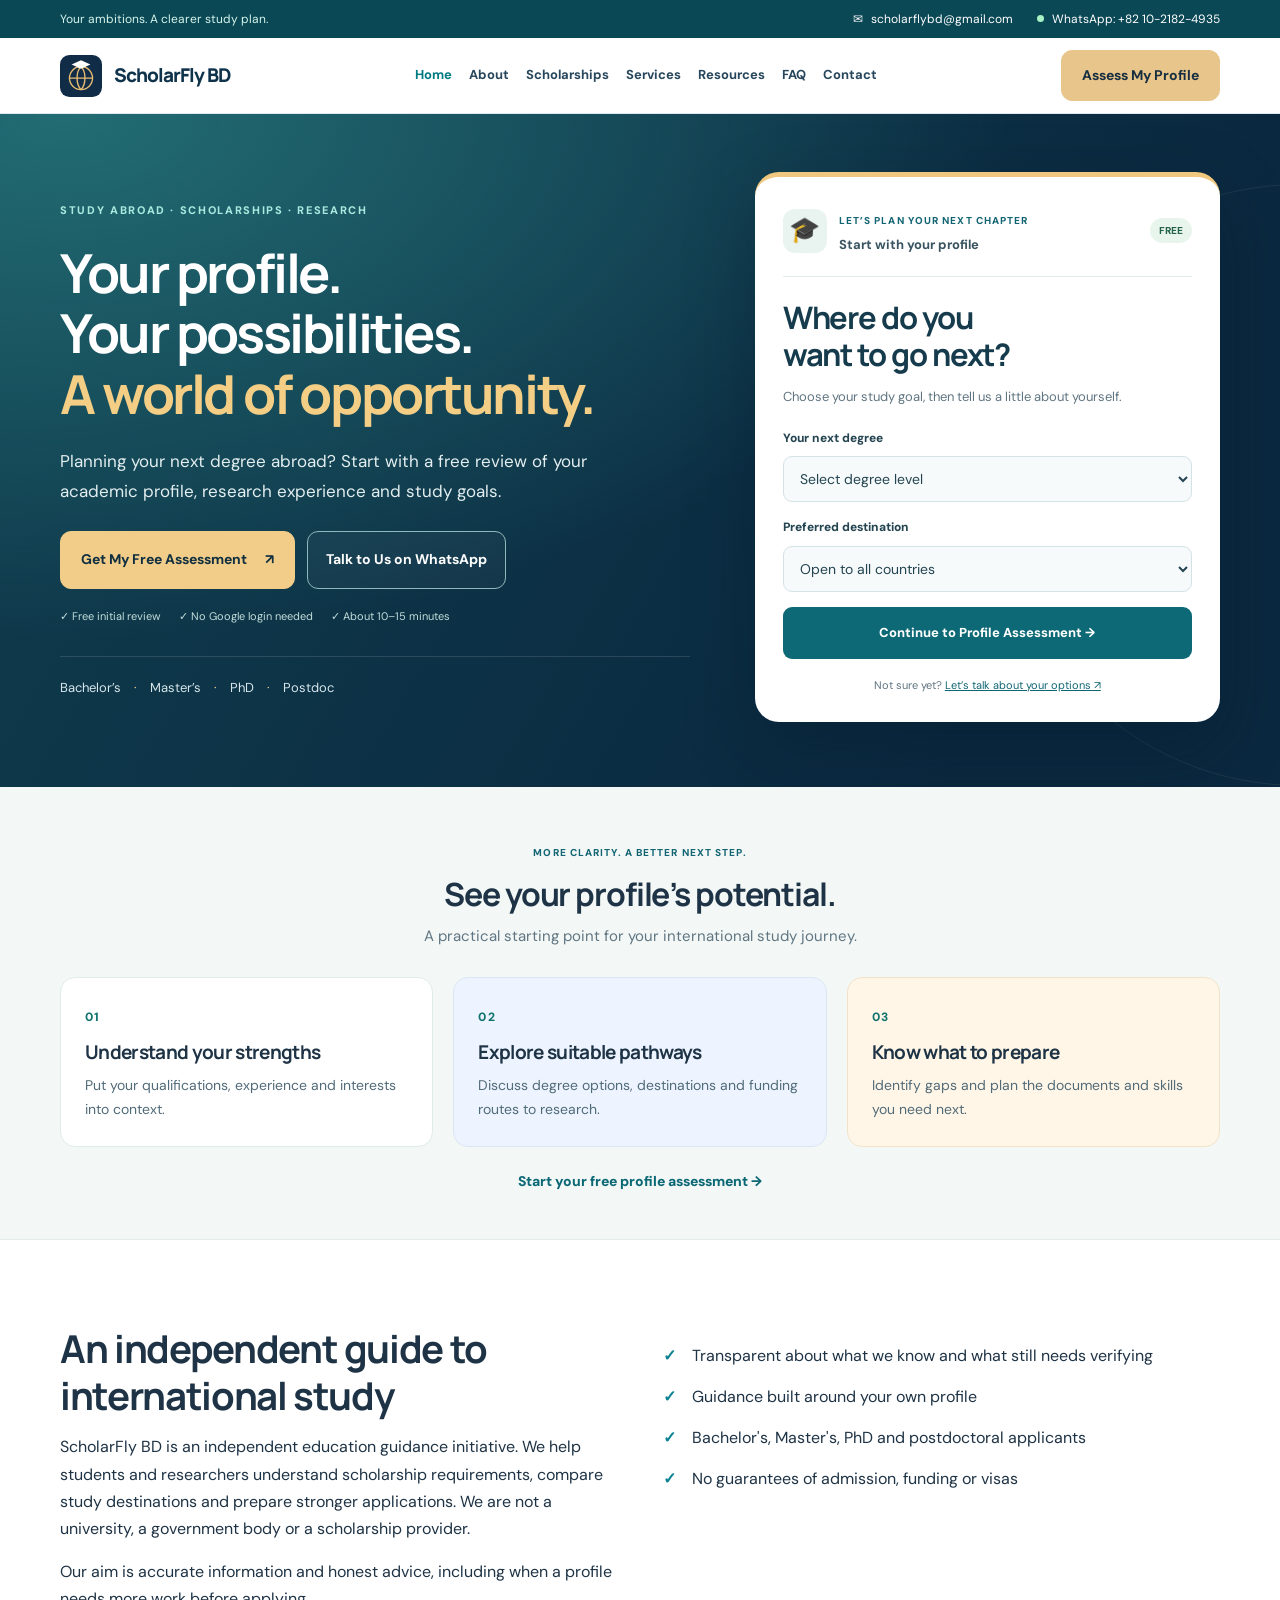
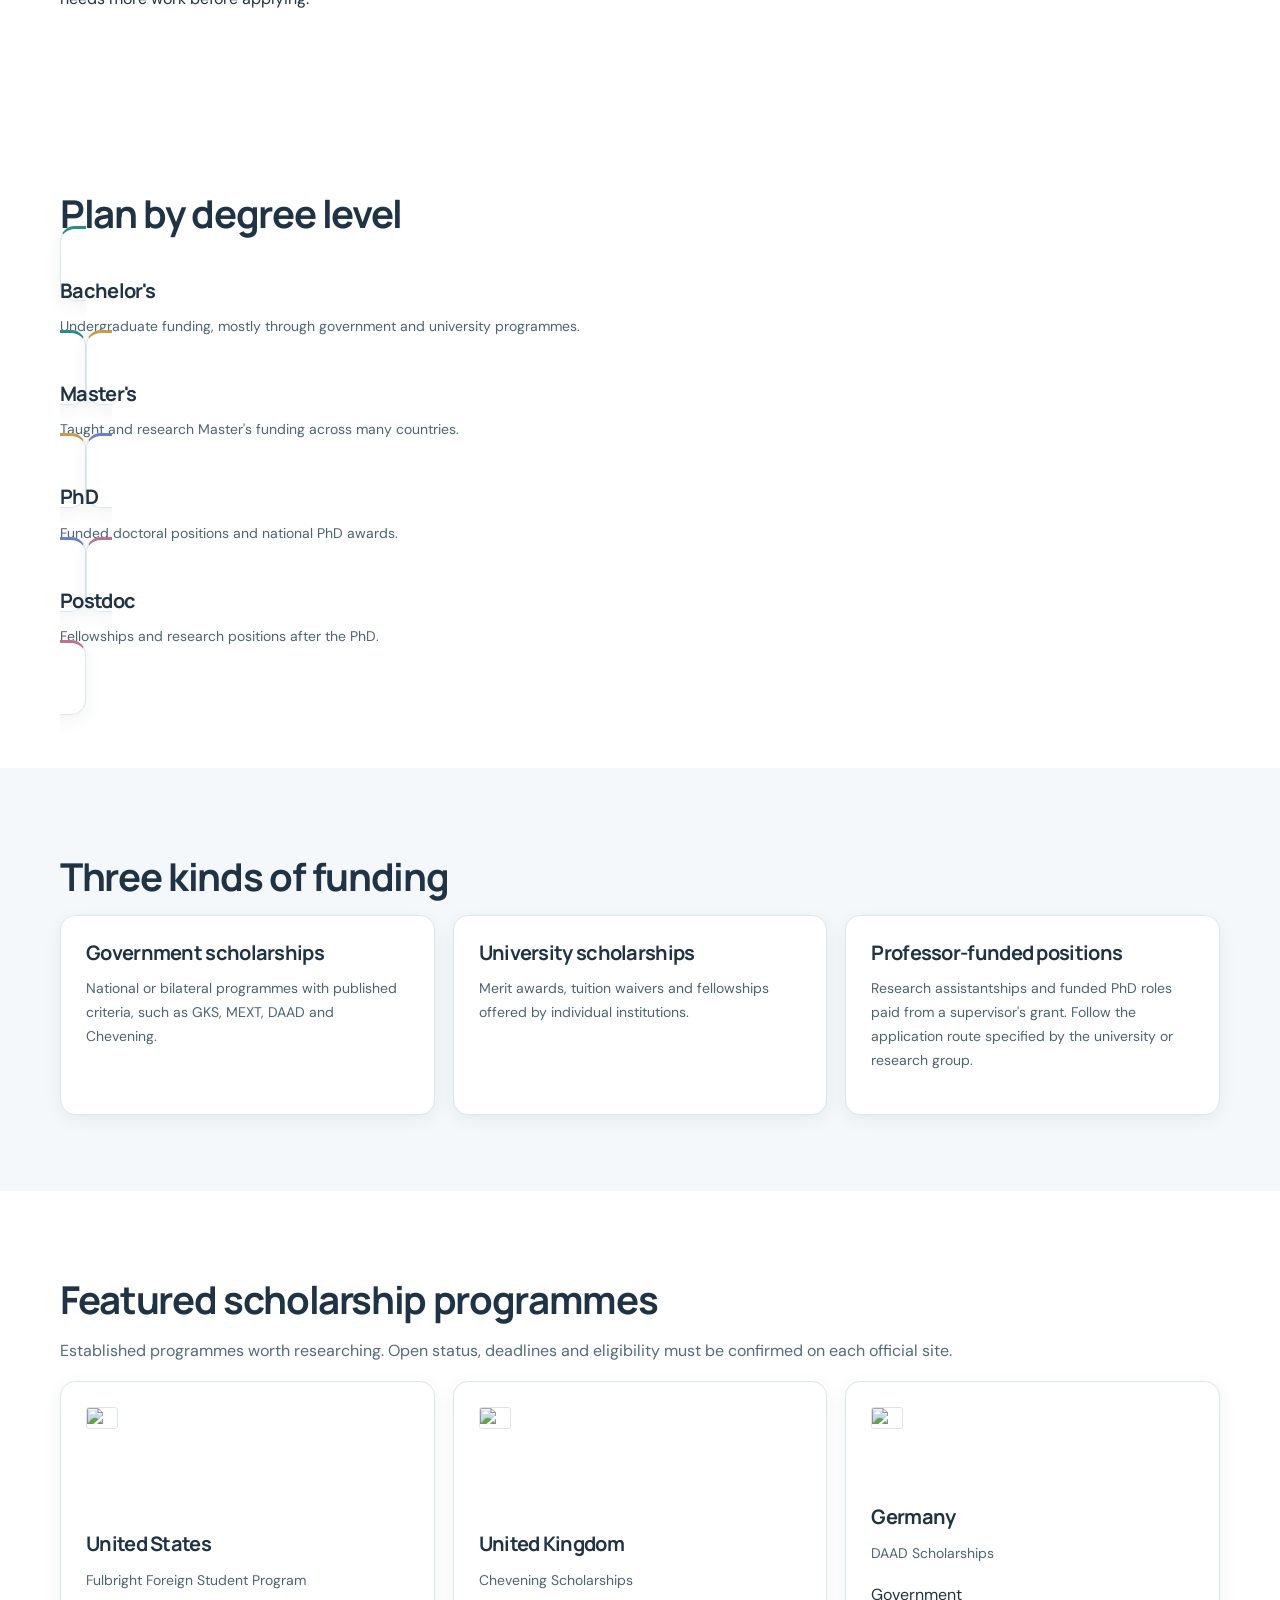
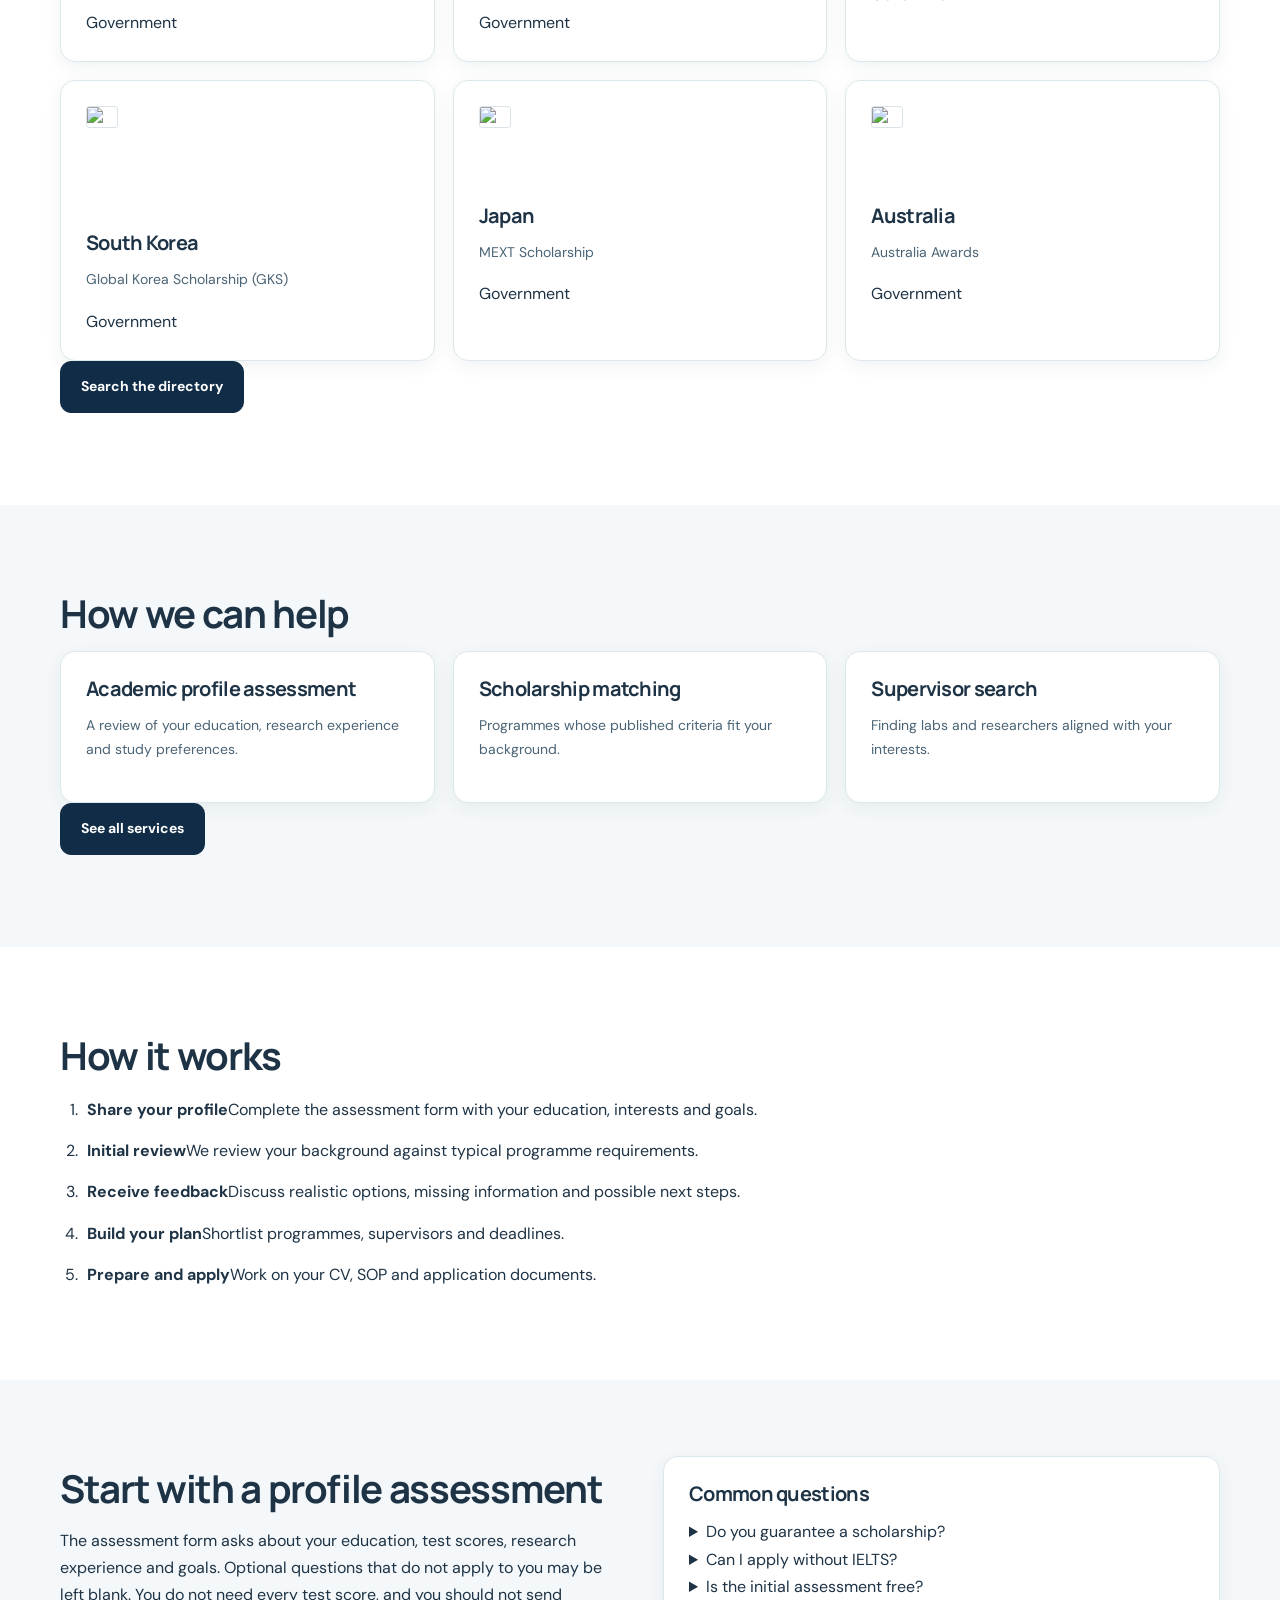
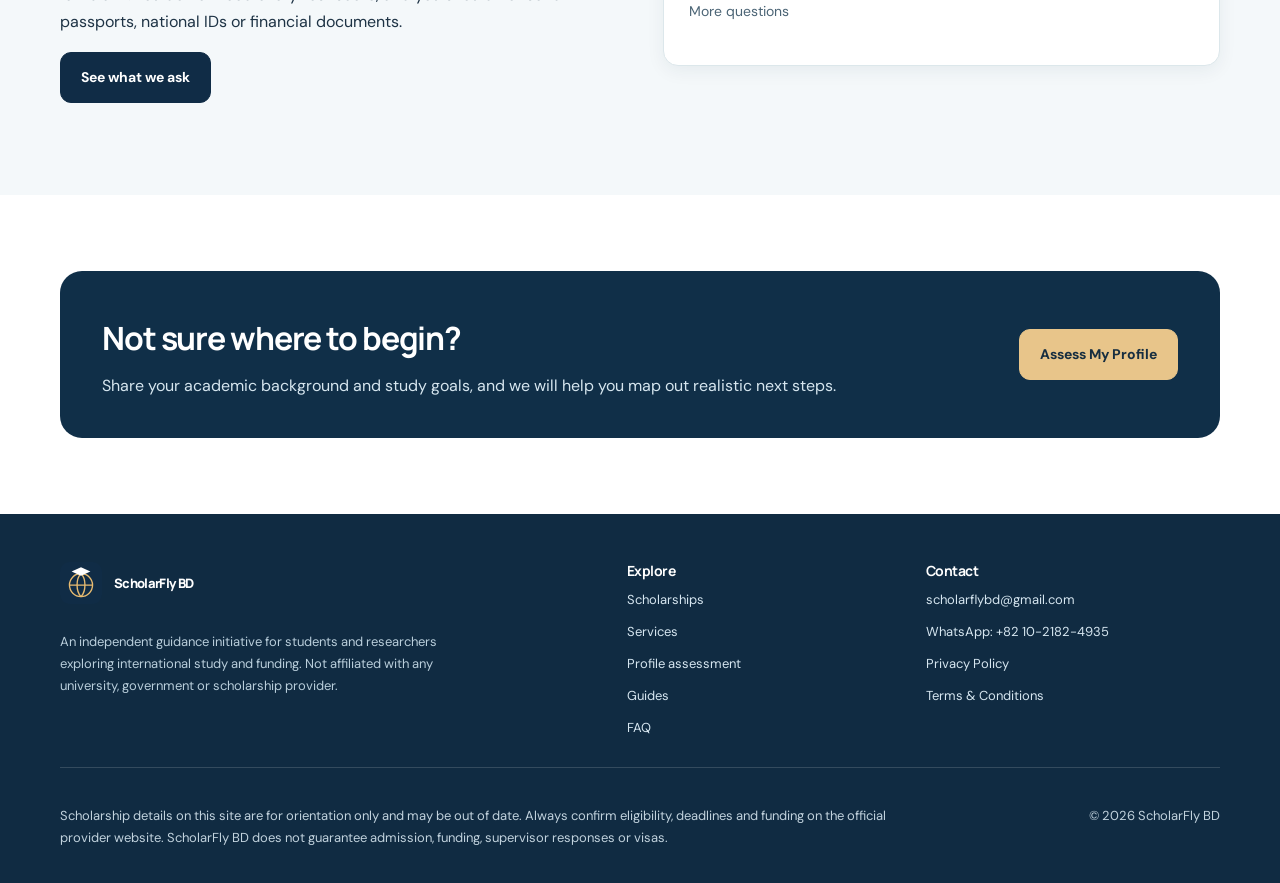
==== commit abeaa378: "Redesign homepage around free profile assessment and visible contact options" ====
--- a/index.html
+++ b/index.html
@@ -1,9 +1,9 @@
-<!DOCTYPE html><html lang="en"><head><meta charset="utf-8"><meta name="viewport" content="width=device-width,initial-scale=1"><title>ScholarFly BD | Scholarships and Study Abroad Guidance</title><meta name="description" content="Explore scholarships, funded research opportunities and study abroad options. Independent guidance for students and researchers."><meta name="theme-color" content="#102C46"><link rel="canonical" href="https://scholarflybd.com/"><meta property="og:type" content="website"><meta property="og:site_name" content="ScholarFly BD"><meta property="og:title" content="ScholarFly BD | Scholarships and Study Abroad Guidance"><meta property="og:description" content="Explore scholarships, funded research opportunities and study abroad options. Independent guidance for students and researchers."><meta property="og:url" content="https://scholarflybd.com/"><link rel="icon" href="assets/favicon.svg" type="image/svg+xml"><link rel="preconnect" href="https://fonts.googleapis.com"><link rel="preconnect" href="https://fonts.gstatic.com" crossorigin><link rel="stylesheet" href="assets/style.css?v=20261024final"><script type="application/ld+json">{"@context":"https://schema.org","@type":"Organization","name":"ScholarFly BD","url":"https://scholarflybd.com","email":"scholarflybd@gmail.com","description":"Independent guidance for international scholarships and study abroad."}</script><meta name="robots" content="index,follow"></head><body><a class="skip" href="#main">Skip to content</a><header class="site-header"><div class="wrap bar"><a class="brand" href="index.html" aria-label="ScholarFly BD home"><svg class="logo-mark" width="42" height="42" style="display:block;width:42px;height:42px;min-width:42px;max-width:42px;max-height:42px;flex:none" viewBox="0 0 40 40" aria-hidden="true"><rect width="40" height="40" rx="9" fill="#102C46"/><g fill="none" stroke="#E9BC71" stroke-width="1.3"><circle cx="20" cy="22" r="11"/><path d="M9 22h22M20 11c-5 5-5 17 0 22M20 11c5 5 5 17 0 22"/></g><path d="M20 5l9 4-9 4-9-4z" fill="#fff"/></svg><span>ScholarFly BD</span></a><button class="menu-btn" aria-expanded="false" aria-controls="nav">Menu</button><nav id="nav" class="navlinks" aria-label="Main"><a href="index.html" aria-current="page">Home</a><a href="about.html">About</a><a href="scholarships.html">Scholarships</a><a href="services.html">Services</a><a href="resources.html">Resources</a><a href="faq.html">FAQ</a><a href="contact.html">Contact</a></nav><a class="btn gold cta-top" href="assessment.html">Assess My Profile</a></div></header><main id="main"><section class="hero"><div class="wrap hgrid"><div><h1>Your Next Academic Opportunity Starts Here.</h1><p class="lead">Explore scholarships, discover funded research opportunities, and make informed decisions about studying abroad. ScholarFly BD helps you understand your options and prepare for the next step in your academic journey.</p><div class="actions"><a class="btn gold" href="assessment.html">Get My Profile Assessed</a><a class="btn ghost" href="scholarships.html">Explore Scholarships</a></div></div><aside class="panel" aria-label="Start your student assessment" style="background:#fff;color:#173247;border:0;padding:32px;border-radius:18px;box-shadow:0 20px 55px #071e3550"><span style="display:inline-block;background:#e5f4f1;color:#116777;font-size:11px;letter-spacing:.1em;font-weight:800;padding:7px 11px;border-radius:5px">START WITH YOUR PROFILE</span><h2 style="font-size:29px;line-height:1.23;color:#12374a;margin:18px 0 10px">Find the right scholarship path for you.</h2><p style="font-size:14px;color:#536b7c;line-height:1.7;margin-bottom:18px">Tell us what you hope to study. We’ll guide you through the next steps based on your academic background.</p><form action="assessment.html" method="get" style="display:grid;gap:10px"><label for="degree" style="font-size:13px;font-weight:750">Your next degree</label><select id="degree" name="degree" required style="min-height:48px;background:#f8fbfb;border:1px solid #cbd9df;border-radius:8px;padding:10px;color:#12374a"><option value="" selected disabled>Select degree level</option><option value="bachelors">Bachelor’s</option><option value="masters">Master’s</option><option value="integrated">Integrated MS/PhD</option><option value="phd">PhD / doctoral research</option><option value="postdoc">Postdoctoral research</option></select><label for="destination" style="font-size:13px;font-weight:750;margin-top:4px">Preferred destination</label><select id="destination" name="country" style="min-height:48px;background:#f8fbfb;border:1px solid #cbd9df;border-radius:8px;padding:10px;color:#12374a"><option value="open">Open to all countries</option><option value="usa">United States</option><option value="canada">Canada</option><option value="uk">United Kingdom</option><option value="germany">Germany</option><option value="korea">South Korea</option><option value="japan">Japan</option><option value="australia">Australia</option><option value="other">Other countries</option></select><button type="submit" style="background:#0e6473;color:#fff;border:0;cursor:pointer;border-radius:8px;padding:15px;margin-top:8px;font-weight:800">Continue to Profile Assessment →</button></form><p style="font-size:11px;color:#5f7685;margin-top:15px;margin-bottom:0">This quick selector does not collect personal information. The full assessment form is on the next page.</p></aside></div></section>
+<!DOCTYPE html><html lang="en"><head><meta charset="utf-8"><meta name="viewport" content="width=device-width,initial-scale=1"><title>ScholarFly BD | Scholarships and Study Abroad Guidance</title><meta name="description" content="Explore scholarships, funded research opportunities and study abroad options. Independent guidance for students and researchers."><meta name="theme-color" content="#102C46"><link rel="canonical" href="https://scholarflybd.com/"><meta property="og:type" content="website"><meta property="og:site_name" content="ScholarFly BD"><meta property="og:title" content="ScholarFly BD | Scholarships and Study Abroad Guidance"><meta property="og:description" content="Explore scholarships, funded research opportunities and study abroad options. Independent guidance for students and researchers."><meta property="og:url" content="https://scholarflybd.com/"><link rel="icon" href="assets/favicon.svg" type="image/svg+xml"><link rel="preconnect" href="https://fonts.googleapis.com"><link rel="preconnect" href="https://fonts.gstatic.com" crossorigin><link rel="stylesheet" href="assets/style.css?v=20261025design"><script type="application/ld+json">{"@context":"https://schema.org","@type":"Organization","name":"ScholarFly BD","url":"https://scholarflybd.com","email":"scholarflybd@gmail.com","description":"Independent guidance for international scholarships and study abroad."}</script><meta name="robots" content="index,follow"></head><body class="home-page"><a class="skip" href="#main">Skip to content</a><div class="contact-ribbon"><div class="wrap ribbon-inner"><span class="ribbon-message">Your ambitions. A clearer study plan.</span><div class="ribbon-links"><a href="mailto:scholarflybd@gmail.com"><span aria-hidden="true">✉</span> scholarflybd@gmail.com</a><a href="https://wa.me/821021824935" target="_blank" rel="noopener noreferrer"><span class="online-dot" aria-hidden="true"></span> WhatsApp: +82 10-2182-4935</a></div></div></div><header class="site-header"><div class="wrap bar"><a class="brand" href="index.html" aria-label="ScholarFly BD home"><svg class="logo-mark" width="42" height="42" style="display:block;width:42px;height:42px;min-width:42px;max-width:42px;max-height:42px;flex:none" viewBox="0 0 40 40" aria-hidden="true"><rect width="40" height="40" rx="9" fill="#102C46"/><g fill="none" stroke="#E9BC71" stroke-width="1.3"><circle cx="20" cy="22" r="11"/><path d="M9 22h22M20 11c-5 5-5 17 0 22M20 11c5 5 5 17 0 22"/></g><path d="M20 5l9 4-9 4-9-4z" fill="#fff"/></svg><span>ScholarFly BD</span></a><button class="menu-btn" aria-expanded="false" aria-controls="nav">Menu</button><nav id="nav" class="navlinks" aria-label="Main"><a href="index.html" aria-current="page">Home</a><a href="about.html">About</a><a href="scholarships.html">Scholarships</a><a href="services.html">Services</a><a href="resources.html">Resources</a><a href="faq.html">FAQ</a><a href="contact.html">Contact</a></nav><a class="btn gold cta-top" href="assessment.html">Assess My Profile</a></div></header><main id="main"><section class="hero conversion-hero"><div class="wrap hgrid"><div class="hero-copy"><span class="hero-kicker">STUDY ABROAD · SCHOLARSHIPS · RESEARCH</span><h1>Your profile.<br>Your possibilities.<br><span>A world of opportunity.</span></h1><p class="hero-intro">Planning your next degree abroad? Start with a free review of your academic profile, research experience and study goals.</p><div class="actions"><a class="btn primary-assess" href="assessment.html">Get My Free Assessment <span aria-hidden="true">↗</span></a><a class="btn whatsapp-cta" href="https://wa.me/821021824935" target="_blank" rel="noopener noreferrer">Talk to Us on WhatsApp</a></div><div class="hero-promises"><span>✓ Free initial review</span><span>✓ No Google login needed</span><span>✓ About 10–15 minutes</span></div><div class="study-levels">Bachelor’s <span>·</span> Master’s <span>·</span> PhD <span>·</span> Postdoc</div></div><aside class="profile-start" aria-label="Start your student assessment"><div class="profile-start-top"><span class="cap-icon" aria-hidden="true">🎓</span><div><span class="card-kicker">LET’S PLAN YOUR NEXT CHAPTER</span><p>Start with your profile</p></div><span class="free-pill">FREE</span></div><h2>Where do you<br>want to go next?</h2><p class="profile-description">Choose your study goal, then tell us a little about yourself.</p><form action="assessment.html" method="get"><label for="degree">Your next degree</label><select id="degree" name="degree" required><option value="" selected disabled>Select degree level</option><option value="bachelors">Bachelor’s</option><option value="masters">Master’s</option><option value="integrated">Integrated MS/PhD</option><option value="phd">PhD / doctoral research</option><option value="postdoc">Postdoctoral research</option></select><label for="destination">Preferred destination</label><select id="destination" name="country"><option value="open">Open to all countries</option><option value="usa">United States</option><option value="canada">Canada</option><option value="uk">United Kingdom</option><option value="germany">Germany</option><option value="korea">South Korea</option><option value="japan">Japan</option><option value="australia">Australia</option><option value="other">Other countries</option></select><button type="submit">Continue to Profile Assessment →</button></form><div class="profile-footnote">Not sure yet? <a href="https://wa.me/821021824935" target="_blank" rel="noopener noreferrer">Let’s talk about your options ↗</a></div></aside></div></section><section class="assessment-value"><div class="wrap"><div class="value-heading"><span class="card-kicker">MORE CLARITY. A BETTER NEXT STEP.</span><h2>See your profile’s potential.</h2><p>A practical starting point for your international study journey.</p></div><div class="value-grid"><article><span class="value-number">01</span><h3>Understand your strengths</h3><p>Put your qualifications, experience and interests into context.</p></article><article><span class="value-number">02</span><h3>Explore suitable pathways</h3><p>Discuss degree options, destinations and funding routes to research.</p></article><article><span class="value-number">03</span><h3>Know what to prepare</h3><p>Identify gaps and plan the documents and skills you need next.</p></article></div><a class="text-link" href="assessment.html">Start your free profile assessment →</a></div></section>
 <section class="sec"><div class="wrap two"><div><h2>An independent guide to international study</h2><p>ScholarFly BD is an independent education guidance initiative. We help students and researchers understand scholarship requirements, compare study destinations and prepare stronger applications. We are not a university, a government body or a scholarship provider.</p><p>Our aim is accurate information and honest advice, including when a profile needs more work before applying.</p></div><ul class="checks"><li>Transparent about what we know and what still needs verifying</li><li>Guidance built around your own profile</li><li>Bachelor's, Master's, PhD and postdoctoral applicants</li><li>No guarantees of admission, funding or visas</li></ul></div></section>
-<section class="sec tint"><div class="wrap"><h2>Browse by country</h2><div class="chips"><a class="chip" href="scholarships.html?c=us"><img class="flag" loading="lazy" width="32" height="22" src="https://flagcdn.com/w80/us.png" alt="Flag of United States">United States</a><a class="chip" href="scholarships.html?c=ca"><img class="flag" loading="lazy" width="32" height="22" src="https://flagcdn.com/w80/ca.png" alt="Flag of Canada">Canada</a><a class="chip" href="scholarships.html?c=gb"><img class="flag" loading="lazy" width="32" height="22" src="https://flagcdn.com/w80/gb.png" alt="Flag of United Kingdom">United Kingdom</a><a class="chip" href="scholarships.html?c=de"><img class="flag" loading="lazy" width="32" height="22" src="https://flagcdn.com/w80/de.png" alt="Flag of Germany">Germany</a><a class="chip" href="scholarships.html?c=fr"><img class="flag" loading="lazy" width="32" height="22" src="https://flagcdn.com/w80/fr.png" alt="Flag of France">France</a><a class="chip" href="scholarships.html?c=it"><img class="flag" loading="lazy" width="32" height="22" src="https://flagcdn.com/w80/it.png" alt="Flag of Italy">Italy</a><a class="chip" href="scholarships.html?c=nl"><img class="flag" loading="lazy" width="32" height="22" src="https://flagcdn.com/w80/nl.png" alt="Flag of Netherlands">Netherlands</a><a class="chip" href="scholarships.html?c=se"><img class="flag" loading="lazy" width="32" height="22" src="https://flagcdn.com/w80/se.png" alt="Flag of Sweden">Sweden</a><a class="chip" href="scholarships.html?c=fi"><img class="flag" loading="lazy" width="32" height="22" src="https://flagcdn.com/w80/fi.png" alt="Flag of Finland">Finland</a><a class="chip" href="scholarships.html?c=no"><img class="flag" loading="lazy" width="32" height="22" src="https://flagcdn.com/w80/no.png" alt="Flag of Norway">Norway</a><a class="chip" href="scholarships.html?c=dk"><img class="flag" loading="lazy" width="32" height="22" src="https://flagcdn.com/w80/dk.png" alt="Flag of Denmark">Denmark</a><a class="chip" href="scholarships.html?c=ch"><img class="flag" loading="lazy" width="32" height="22" src="https://flagcdn.com/w80/ch.png" alt="Flag of Switzerland">Switzerland</a><a class="chip" href="scholarships.html?c=be"><img class="flag" loading="lazy" width="32" height="22" src="https://flagcdn.com/w80/be.png" alt="Flag of Belgium">Belgium</a><a class="chip" href="scholarships.html?c=at"><img class="flag" loading="lazy" width="32" height="22" src="https://flagcdn.com/w80/at.png" alt="Flag of Austria">Austria</a><a class="chip" href="scholarships.html?c=ie"><img class="flag" loading="lazy" width="32" height="22" src="https://flagcdn.com/w80/ie.png" alt="Flag of Ireland">Ireland</a><a class="chip" href="scholarships.html?c=hu"><img class="flag" loading="lazy" width="32" height="22" src="https://flagcdn.com/w80/hu.png" alt="Flag of Hungary">Hungary</a><a class="chip" href="scholarships.html?c=pl"><img class="flag" loading="lazy" width="32" height="22" src="https://flagcdn.com/w80/pl.png" alt="Flag of Poland">Poland</a><a class="chip" href="scholarships.html?c=es"><img class="flag" loading="lazy" width="32" height="22" src="https://flagcdn.com/w80/es.png" alt="Flag of Spain">Spain</a><a class="chip" href="scholarships.html?c=pt"><img class="flag" loading="lazy" width="32" height="22" src="https://flagcdn.com/w80/pt.png" alt="Flag of Portugal">Portugal</a><a class="chip" href="scholarships.html?c=kr"><img class="flag" loading="lazy" width="32" height="22" src="https://flagcdn.com/w80/kr.png" alt="Flag of South Korea">South Korea</a><a class="chip" href="scholarships.html?c=jp"><img class="flag" loading="lazy" width="32" height="22" src="https://flagcdn.com/w80/jp.png" alt="Flag of Japan">Japan</a><a class="chip" href="scholarships.html?c=cn"><img class="flag" loading="lazy" width="32" height="22" src="https://flagcdn.com/w80/cn.png" alt="Flag of China">China</a><a class="chip" href="scholarships.html?c=tw"><img class="flag" loading="lazy" width="32" height="22" src="https://flagcdn.com/w80/tw.png" alt="Flag of Taiwan">Taiwan</a><a class="chip" href="scholarships.html?c=sg"><img class="flag" loading="lazy" width="32" height="22" src="https://flagcdn.com/w80/sg.png" alt="Flag of Singapore">Singapore</a><a class="chip" href="scholarships.html?c=my"><img class="flag" loading="lazy" width="32" height="22" src="https://flagcdn.com/w80/my.png" alt="Flag of Malaysia">Malaysia</a><a class="chip" href="scholarships.html?c=tr"><img class="flag" loading="lazy" width="32" height="22" src="https://flagcdn.com/w80/tr.png" alt="Flag of Türkiye">Türkiye</a><a class="chip" href="scholarships.html?c=sa"><img class="flag" loading="lazy" width="32" height="22" src="https://flagcdn.com/w80/sa.png" alt="Flag of Saudi Arabia">Saudi Arabia</a><a class="chip" href="scholarships.html?c=qa"><img class="flag" loading="lazy" width="32" height="22" src="https://flagcdn.com/w80/qa.png" alt="Flag of Qatar">Qatar</a><a class="chip" href="scholarships.html?c=ae"><img class="flag" loading="lazy" width="32" height="22" src="https://flagcdn.com/w80/ae.png" alt="Flag of United Arab Emirates">United Arab Emirates</a><a class="chip" href="scholarships.html?c=au"><img class="flag" loading="lazy" width="32" height="22" src="https://flagcdn.com/w80/au.png" alt="Flag of Australia">Australia</a></div></div></section>
+
 <section class="sec"><div class="wrap"><h2>Plan by degree level</h2><div class="grid4"><a class="card" href="resources.html#bachelors"><h3>Bachelor's</h3><p>Undergraduate funding, mostly through government and university programmes.</p></a><a class="card" href="resources.html#masters"><h3>Master's</h3><p>Taught and research Master's funding across many countries.</p></a><a class="card" href="resources.html#phd"><h3>PhD</h3><p>Funded doctoral positions and national PhD awards.</p></a><a class="card" href="resources.html#postdoc"><h3>Postdoc</h3><p>Fellowships and research positions after the PhD.</p></a></div></div></section>
 <section class="sec tint"><div class="wrap"><h2>Three kinds of funding</h2><div class="grid3"><div class="card"><h3>Government scholarships</h3><p>National or bilateral programmes with published criteria, such as GKS, MEXT, DAAD and Chevening.</p></div><div class="card"><h3>University scholarships</h3><p>Merit awards, tuition waivers and fellowships offered by individual institutions.</p></div><div class="card"><h3>Professor-funded positions</h3><p>Research assistantships and funded PhD roles paid from a supervisor's grant. Follow the application route specified by the university or research group.</p></div></div></div></section>
 <section class="sec"><div class="wrap"><h2>Featured scholarship programmes</h2><p class="muted">Established programmes worth researching. Open status, deadlines and eligibility must be confirmed on each official site.</p><div class="grid3"><a class="card flagcard" href="scholarships.html?c=us"><img class="flag" loading="lazy" width="32" height="22" src="https://flagcdn.com/w80/us.png" alt="Flag of United States"><h3>United States</h3><p>Fulbright Foreign Student Program</p><span class="tag">Government</span></a><a class="card flagcard" href="scholarships.html?c=gb"><img class="flag" loading="lazy" width="32" height="22" src="https://flagcdn.com/w80/gb.png" alt="Flag of United Kingdom"><h3>United Kingdom</h3><p>Chevening Scholarships</p><span class="tag">Government</span></a><a class="card flagcard" href="scholarships.html?c=de"><img class="flag" loading="lazy" width="32" height="22" src="https://flagcdn.com/w80/de.png" alt="Flag of Germany"><h3>Germany</h3><p>DAAD Scholarships</p><span class="tag">Government</span></a><a class="card flagcard" href="scholarships.html?c=kr"><img class="flag" loading="lazy" width="32" height="22" src="https://flagcdn.com/w80/kr.png" alt="Flag of South Korea"><h3>South Korea</h3><p>Global Korea Scholarship (GKS)</p><span class="tag">Government</span></a><a class="card flagcard" href="scholarships.html?c=jp"><img class="flag" loading="lazy" width="32" height="22" src="https://flagcdn.com/w80/jp.png" alt="Flag of Japan"><h3>Japan</h3><p>MEXT Scholarship</p><span class="tag">Government</span></a><a class="card flagcard" href="scholarships.html?c=au"><img class="flag" loading="lazy" width="32" height="22" src="https://flagcdn.com/w80/au.png" alt="Flag of Australia"><h3>Australia</h3><p>Australia Awards</p><span class="tag">Government</span></a></div><p><a class="btn" href="scholarships.html">Search the directory</a></p></div></section>
 <section class="sec tint"><div class="wrap"><h2>How we can help</h2><div class="grid3"><div class="card"><h3>Academic profile assessment</h3><p>A review of your education, research experience and study preferences.</p></div><div class="card"><h3>Scholarship matching</h3><p>Programmes whose published criteria fit your background.</p></div><div class="card"><h3>Supervisor search</h3><p>Finding labs and researchers aligned with your interests.</p></div></div><p><a class="btn" href="services.html">See all services</a></p></div></section>
 <section class="sec"><div class="wrap"><h2>How it works</h2><ol class="steps"><li><b>Share your profile</b><span>Complete the assessment form with your education, interests and goals.</span></li><li><b>Initial review</b><span>We review your background against typical programme requirements.</span></li><li><b>Receive feedback</b><span>Discuss realistic options, missing information and possible next steps.</span></li><li><b>Build your plan</b><span>Shortlist programmes, supervisors and deadlines.</span></li><li><b>Prepare and apply</b><span>Work on your CV, SOP and application documents.</span></li></ol></div></section>
-<section class="sec tint"><div class="wrap two"><div><h2>Start with a profile assessment</h2><p>The assessment form asks about your education, test scores, research experience and goals. Optional questions that do not apply to you may be left blank. You do not need every test score, and you should not send passports, national IDs or financial documents.</p><p><a class="btn" href="assessment.html">See what we ask</a></p></div><div class="card"><h3>Common questions</h3><details><summary>Do you guarantee a scholarship?</summary><p>No. Decisions rest with universities, supervisors and funders.</p></details><details><summary>Can I apply without IELTS?</summary><p>Some programmes accept alternatives or waivers. It depends on the programme.</p></details><details><summary>Is the initial assessment free?</summary><p>Yes. Any later paid service is explained in writing before you commit.</p></details><p><a href="faq.html">More questions</a></p></div></div></section><section class="sec"><div class="wrap"><div class="cta"><div><h2>Not sure where to begin?</h2><p>Share your academic background and study goals, and we will help you map out realistic next steps.</p></div><a class="btn gold" href="assessment.html">Assess My Profile</a></div></div></section></main><footer class="footer"><div class="wrap fgrid"><div><a class="brand light" href="index.html"><svg class="logo-mark" width="42" height="42" style="display:block;width:42px;height:42px;min-width:42px;max-width:42px;max-height:42px;flex:none" viewBox="0 0 40 40" aria-hidden="true"><rect width="40" height="40" rx="9" fill="#102C46"/><g fill="none" stroke="#E9BC71" stroke-width="1.3"><circle cx="20" cy="22" r="11"/><path d="M9 22h22M20 11c-5 5-5 17 0 22M20 11c5 5 5 17 0 22"/></g><path d="M20 5l9 4-9 4-9-4z" fill="#fff"/></svg><span>ScholarFly BD</span></a><p>An independent guidance initiative for students and researchers exploring international study and funding. Not affiliated with any university, government or scholarship provider.</p></div><div><h3>Explore</h3><a href="scholarships.html">Scholarships</a><a href="services.html">Services</a><a href="assessment.html">Profile assessment</a><a href="resources.html">Guides</a><a href="faq.html">FAQ</a></div><div><h3>Contact</h3><a href="mailto:scholarflybd@gmail.com">scholarflybd@gmail.com</a><a href="https://wa.me/821021824935" target="_blank" rel="noopener noreferrer">WhatsApp: +82 10-2182-4935</a><a href="privacy.html">Privacy Policy</a><a href="terms.html">Terms &amp; Conditions</a></div></div><div class="wrap legal"><p>Scholarship details on this site are for orientation only and may be out of date. Always confirm eligibility, deadlines and funding on the official provider website. ScholarFly BD does not guarantee admission, funding, supervisor responses or visas.</p><p>© <span id="year">2026</span> ScholarFly BD</p></div></footer><script src="assets/config.js?v=20261024final"></script><script src="assets/main.js?v=20261024final"></script></body></html>
+<section class="sec tint"><div class="wrap two"><div><h2>Start with a profile assessment</h2><p>The assessment form asks about your education, test scores, research experience and goals. Optional questions that do not apply to you may be left blank. You do not need every test score, and you should not send passports, national IDs or financial documents.</p><p><a class="btn" href="assessment.html">See what we ask</a></p></div><div class="card"><h3>Common questions</h3><details><summary>Do you guarantee a scholarship?</summary><p>No. Decisions rest with universities, supervisors and funders.</p></details><details><summary>Can I apply without IELTS?</summary><p>Some programmes accept alternatives or waivers. It depends on the programme.</p></details><details><summary>Is the initial assessment free?</summary><p>Yes. Any later paid service is explained in writing before you commit.</p></details><p><a href="faq.html">More questions</a></p></div></div></section><section class="sec"><div class="wrap"><div class="cta"><div><h2>Not sure where to begin?</h2><p>Share your academic background and study goals, and we will help you map out realistic next steps.</p></div><a class="btn gold" href="assessment.html">Assess My Profile</a></div></div></section></main><footer class="footer"><div class="wrap fgrid"><div><a class="brand light" href="index.html"><svg class="logo-mark" width="42" height="42" style="display:block;width:42px;height:42px;min-width:42px;max-width:42px;max-height:42px;flex:none" viewBox="0 0 40 40" aria-hidden="true"><rect width="40" height="40" rx="9" fill="#102C46"/><g fill="none" stroke="#E9BC71" stroke-width="1.3"><circle cx="20" cy="22" r="11"/><path d="M9 22h22M20 11c-5 5-5 17 0 22M20 11c5 5 5 17 0 22"/></g><path d="M20 5l9 4-9 4-9-4z" fill="#fff"/></svg><span>ScholarFly BD</span></a><p>An independent guidance initiative for students and researchers exploring international study and funding. Not affiliated with any university, government or scholarship provider.</p></div><div><h3>Explore</h3><a href="scholarships.html">Scholarships</a><a href="services.html">Services</a><a href="assessment.html">Profile assessment</a><a href="resources.html">Guides</a><a href="faq.html">FAQ</a></div><div><h3>Contact</h3><a href="mailto:scholarflybd@gmail.com">scholarflybd@gmail.com</a><a href="https://wa.me/821021824935" target="_blank" rel="noopener noreferrer">WhatsApp: +82 10-2182-4935</a><a href="privacy.html">Privacy Policy</a><a href="terms.html">Terms &amp; Conditions</a></div></div><div class="wrap legal"><p>Scholarship details on this site are for orientation only and may be out of date. Always confirm eligibility, deadlines and funding on the official provider website. ScholarFly BD does not guarantee admission, funding, supervisor responses or visas.</p><p>© <span id="year">2026</span> ScholarFly BD</p></div></footer><script src="assets/config.js?v=20261025design"></script><script src="assets/main.js?v=20261025design"></script></body></html>
--- a/assets/style.css
+++ b/assets/style.css
@@ -47,3 +47,8 @@
 @media(prefers-reduced-motion:reduce){html{scroll-behavior:auto}*,*::before,*::after{transition:none!important;animation:none!important}}
 
 .country-heading{display:flex;align-items:center;gap:14px;margin-bottom:18px}.country-heading img{width:44px;height:30px;object-fit:cover;border-radius:4px}.country-heading h2{margin:0;font-size:23px}
+
+/* Assessment-first visual refresh */
+.contact-ribbon{background:#0b4855;color:#fff;font-size:12px}.ribbon-inner,.ribbon-links{display:flex;align-items:center;justify-content:space-between;gap:24px}.ribbon-inner{min-height:38px}.ribbon-message{color:#d5f4eb}.ribbon-links a{display:inline-flex;align-items:center;gap:8px}.ribbon-links a:hover{text-decoration:underline}.online-dot{width:7px;height:7px;background:#a7f3c5;border-radius:50%;display:inline-block}.home-page .conversion-hero{position:relative;overflow:hidden;background:radial-gradient(ellipse at 5% 0%,#226c73 0,transparent 55%),linear-gradient(120deg,#103d4e,#0a283f 80%)}.home-page .conversion-hero:after{content:'';position:absolute;width:600px;height:600px;border:1px solid #ffffff12;border-radius:50%;right:-320px;top:70px;pointer-events:none}.home-page .hgrid{position:relative;z-index:1;gap:65px;padding:58px 0 65px;grid-template-columns:minmax(0,1.15fr) minmax(0,.85fr)}.hero-kicker{display:inline-block;color:#a9e9df;font-size:11px;letter-spacing:.15em;font-weight:800;margin-bottom:8px}.home-page .hero h1{font-size:clamp(38px,4.2vw,57px);line-height:1.12;letter-spacing:-.045em;margin:15px 0 23px}.home-page .hero h1 span{color:#f5ce86}.home-page .hero .hero-intro{font-size:17px;line-height:1.75;max-width:530px;color:#e2eeef}.home-page .actions{display:flex;flex-wrap:wrap;gap:12px;margin:25px 0 18px}.home-page .primary-assess{background:#f2cd8a;color:#102f3f;border-color:#f2cd8a;gap:18px;padding:16px 20px}.home-page .primary-assess:hover{background:#ffe0a6}.home-page .whatsapp-cta{background:#ffffff08;border-color:#8eb8ba;color:#fff;padding:16px 18px}.hero-promises{display:flex;flex-wrap:wrap;gap:8px 18px;color:#c2dedb;font-size:11px}.study-levels{margin-top:30px;padding-top:20px;border-top:1px solid #ffffff20;display:flex;gap:13px;flex-wrap:wrap;font-size:13px;color:#d7e6eb}.study-levels span{color:#f0cd8d}.profile-start{background:#fff;border-radius:24px;padding:28px;box-shadow:0 24px 70px #00172545;color:#173247;border-top:5px solid #efc77f}.profile-start-top{display:flex;align-items:center;gap:12px;padding-bottom:20px;border-bottom:1px solid #e3ecec}.cap-icon{display:grid;place-items:center;width:44px;height:44px;background:#e9f4f1;border-radius:12px;font-size:25px;flex:none}.card-kicker{font-size:10px;font-weight:800;letter-spacing:.11em;color:#136574}.home-page .hero .profile-start-top p{font-size:13px;color:#395460;margin:2px 0 0;font-weight:700}.free-pill{margin-left:auto;padding:4px 9px;border-radius:20px;background:#e8f5ec;color:#236347;font-size:10px;font-weight:800}.profile-start h2{font-size:31px;line-height:1.2;margin:22px 0 12px;color:#153b4c}.home-page .hero .profile-description{font-size:13px;color:#607581;margin-bottom:20px}.profile-start form{display:grid;gap:8px}.profile-start label{font-size:12px;font-weight:800;color:#234450}.profile-start select{width:100%;min-width:0;padding:12px;border:1px solid #d4e2e5;border-radius:9px;background:#f7fafb;color:#234450;margin-bottom:7px;font-size:14px}.profile-start button{padding:15px 12px;background:#0c6975;border:0;color:white;font-size:13px;font-weight:800;border-radius:9px;cursor:pointer}.profile-start button:hover{background:#084d59}.profile-footnote{text-align:center;font-size:11px;color:#607581;margin-top:17px}.profile-footnote a{color:#116674;text-decoration:underline}.assessment-value{background:#f3f8f7;padding:50px 0 45px;border-bottom:1px solid #e2edeb}.value-heading{text-align:center}.value-heading h2{font-size:32px;margin:10px 0}.value-heading p{color:#607581;font-size:15px}.value-grid{display:grid;grid-template-columns:repeat(3,minmax(0,1fr));gap:20px;margin:28px 0 23px}.value-grid article{position:relative;background:white;border:1px solid #e0ece8;border-radius:15px;padding:24px}.value-grid article:nth-child(2){background:#edf4ff;border-color:#dbe6f5}.value-grid article:nth-child(3){background:#fff6e7;border-color:#f2e3c8}.value-number{display:inline-block;color:#11736d;font-size:12px;font-weight:800;letter-spacing:.1em}.value-grid h3{font-size:19px;margin:12px 0 10px}.value-grid p{font-size:14px;color:#526b79;margin:0}.text-link{display:block;text-align:center;color:#0b6874;font-weight:800;font-size:14px}.home-page .grid4 .card{border-top:3px solid #258d8d}.home-page .grid4 .card:nth-child(2){border-top-color:#c79b47}.home-page .grid4 .card:nth-child(3){border-top-color:#697fce}.home-page .grid4 .card:nth-child(4){border-top-color:#ba7196}
+@media(max-width:980px){.ribbon-message{display:none}.ribbon-inner{justify-content:center}.home-page .hgrid{gap:28px}.home-page .hero h1{font-size:43px}.profile-start{padding:23px}.hero-promises{gap:7px 12px}}
+@media(max-width:760px){.ribbon-inner{padding:7px 0}.ribbon-links{gap:3px 14px;flex-wrap:wrap;justify-content:center;font-size:11px}.home-page .hgrid{grid-template-columns:1fr;padding:37px 0 40px;gap:30px}.home-page .hero h1{font-size:clamp(36px,8.5vw,49px)}.home-page .hero .hero-intro{font-size:15px}.home-page .actions .btn{flex:1 1 200px}.study-levels{margin-top:22px}.profile-start{width:100%;max-width:500px;justify-self:center}.value-grid{grid-template-columns:1fr;gap:12px}.value-grid article{padding:20px}.assessment-value{padding:35px 0}.value-heading h2{font-size:28px}.hero-kicker{font-size:9px;letter-spacing:.1em}}
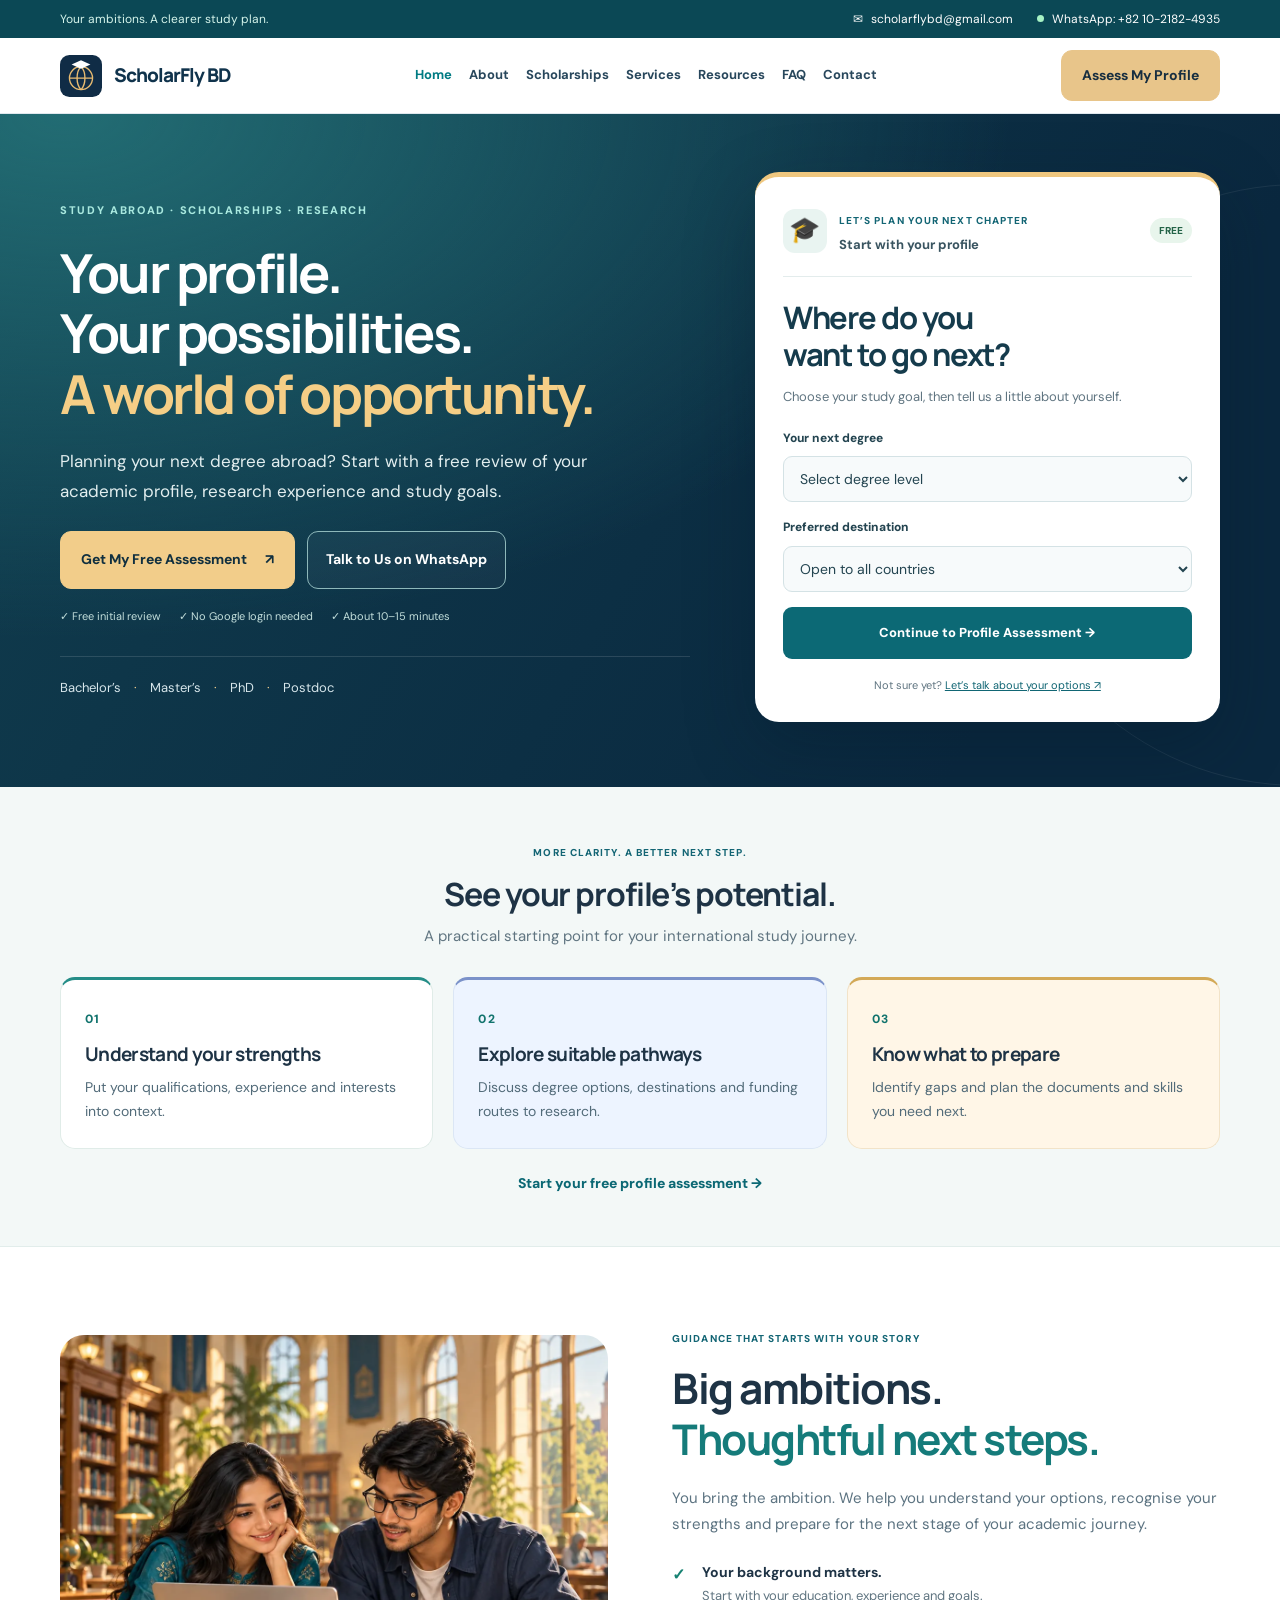
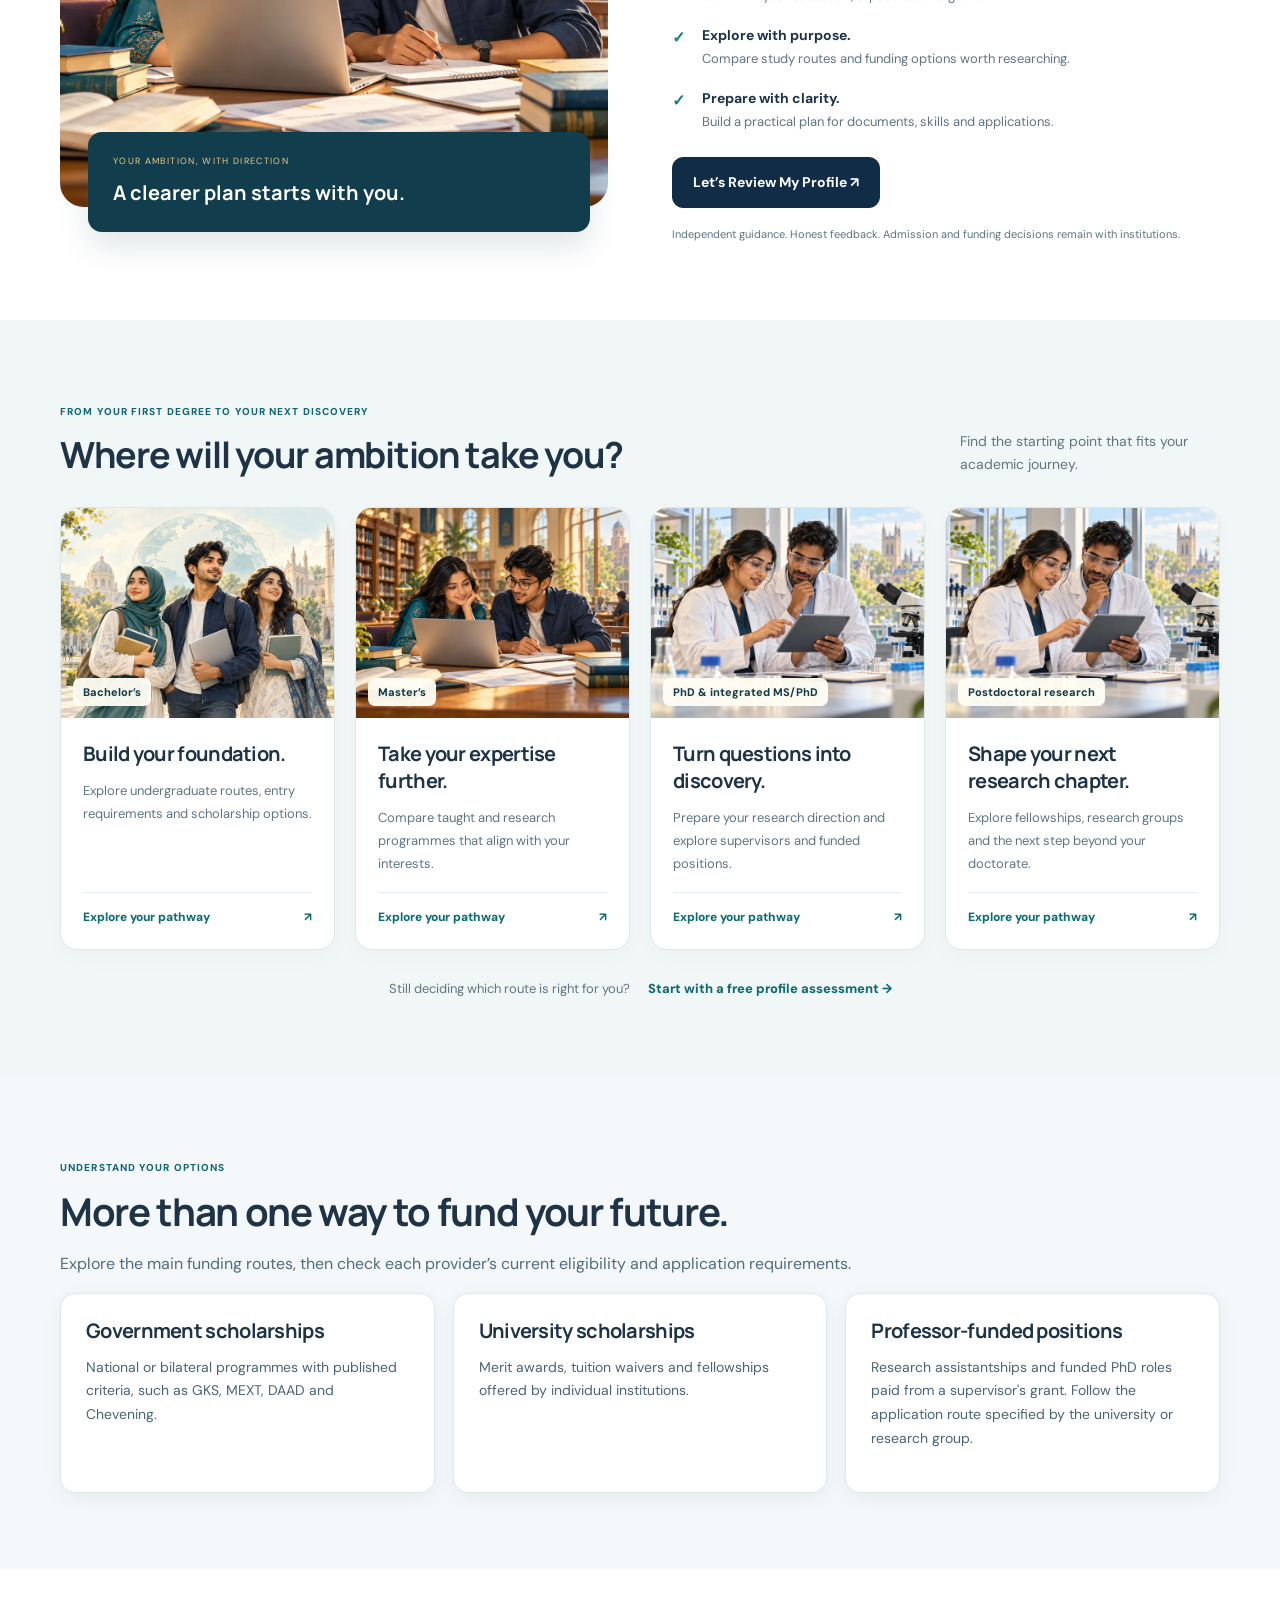
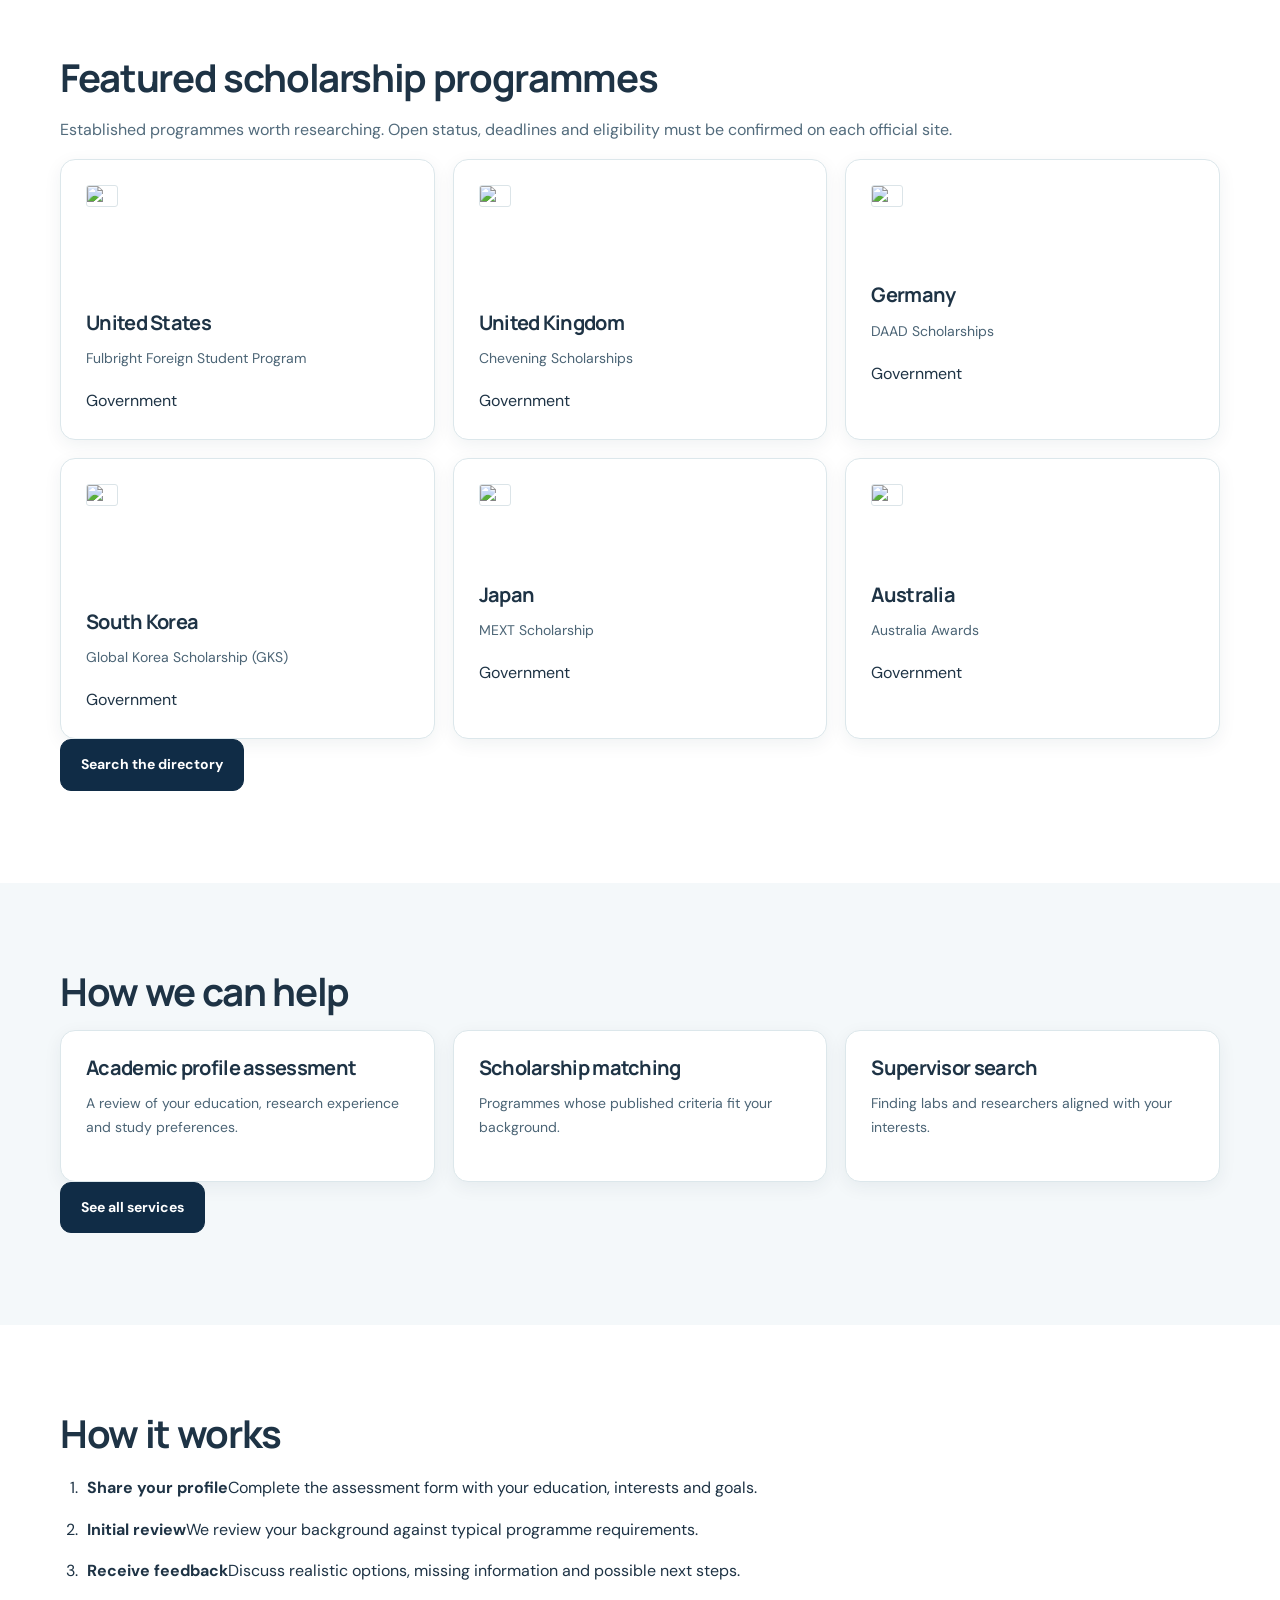
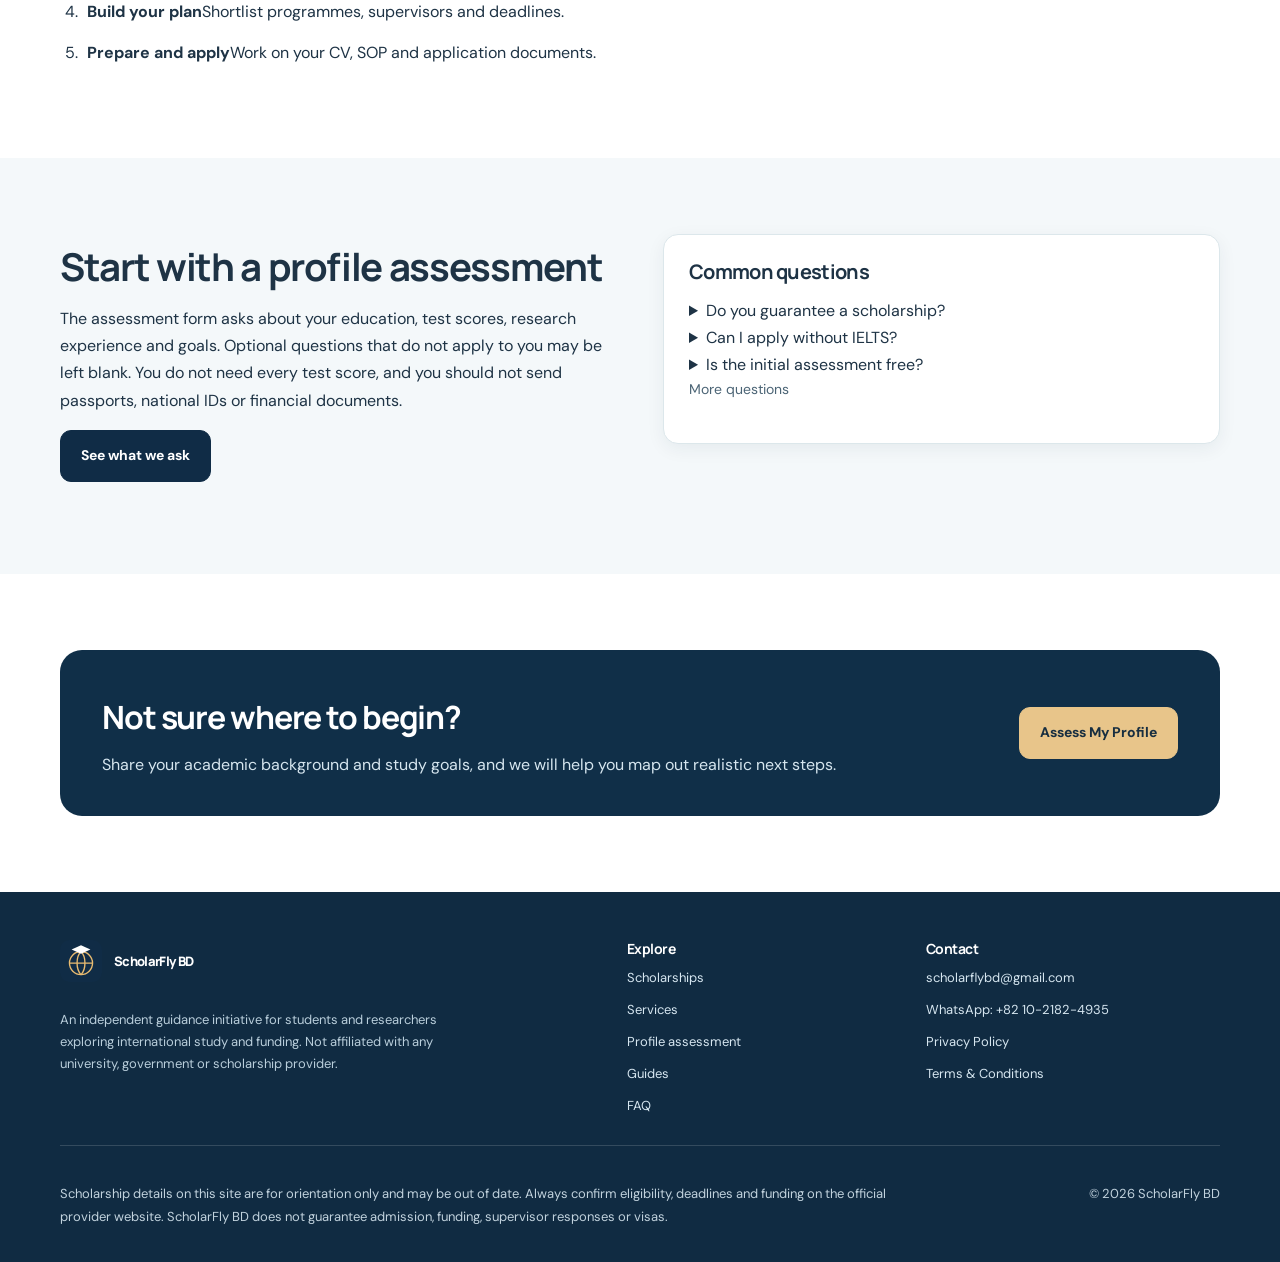
==== commit 52cd409e: "Add image-led academic pathways and inviting homepage guidance" ====
--- a/index.html
+++ b/index.html
@@ -1,8 +1,8 @@
-<!DOCTYPE html><html lang="en"><head><meta charset="utf-8"><meta name="viewport" content="width=device-width,initial-scale=1"><title>ScholarFly BD | Scholarships and Study Abroad Guidance</title><meta name="description" content="Explore scholarships, funded research opportunities and study abroad options. Independent guidance for students and researchers."><meta name="theme-color" content="#102C46"><link rel="canonical" href="https://scholarflybd.com/"><meta property="og:type" content="website"><meta property="og:site_name" content="ScholarFly BD"><meta property="og:title" content="ScholarFly BD | Scholarships and Study Abroad Guidance"><meta property="og:description" content="Explore scholarships, funded research opportunities and study abroad options. Independent guidance for students and researchers."><meta property="og:url" content="https://scholarflybd.com/"><link rel="icon" href="assets/favicon.svg" type="image/svg+xml"><link rel="preconnect" href="https://fonts.googleapis.com"><link rel="preconnect" href="https://fonts.gstatic.com" crossorigin><link rel="stylesheet" href="assets/style.css?v=20261025design"><script type="application/ld+json">{"@context":"https://schema.org","@type":"Organization","name":"ScholarFly BD","url":"https://scholarflybd.com","email":"scholarflybd@gmail.com","description":"Independent guidance for international scholarships and study abroad."}</script><meta name="robots" content="index,follow"></head><body class="home-page"><a class="skip" href="#main">Skip to content</a><div class="contact-ribbon"><div class="wrap ribbon-inner"><span class="ribbon-message">Your ambitions. A clearer study plan.</span><div class="ribbon-links"><a href="mailto:scholarflybd@gmail.com"><span aria-hidden="true">✉</span> scholarflybd@gmail.com</a><a href="https://wa.me/821021824935" target="_blank" rel="noopener noreferrer"><span class="online-dot" aria-hidden="true"></span> WhatsApp: +82 10-2182-4935</a></div></div></div><header class="site-header"><div class="wrap bar"><a class="brand" href="index.html" aria-label="ScholarFly BD home"><svg class="logo-mark" width="42" height="42" style="display:block;width:42px;height:42px;min-width:42px;max-width:42px;max-height:42px;flex:none" viewBox="0 0 40 40" aria-hidden="true"><rect width="40" height="40" rx="9" fill="#102C46"/><g fill="none" stroke="#E9BC71" stroke-width="1.3"><circle cx="20" cy="22" r="11"/><path d="M9 22h22M20 11c-5 5-5 17 0 22M20 11c5 5 5 17 0 22"/></g><path d="M20 5l9 4-9 4-9-4z" fill="#fff"/></svg><span>ScholarFly BD</span></a><button class="menu-btn" aria-expanded="false" aria-controls="nav">Menu</button><nav id="nav" class="navlinks" aria-label="Main"><a href="index.html" aria-current="page">Home</a><a href="about.html">About</a><a href="scholarships.html">Scholarships</a><a href="services.html">Services</a><a href="resources.html">Resources</a><a href="faq.html">FAQ</a><a href="contact.html">Contact</a></nav><a class="btn gold cta-top" href="assessment.html">Assess My Profile</a></div></header><main id="main"><section class="hero conversion-hero"><div class="wrap hgrid"><div class="hero-copy"><span class="hero-kicker">STUDY ABROAD · SCHOLARSHIPS · RESEARCH</span><h1>Your profile.<br>Your possibilities.<br><span>A world of opportunity.</span></h1><p class="hero-intro">Planning your next degree abroad? Start with a free review of your academic profile, research experience and study goals.</p><div class="actions"><a class="btn primary-assess" href="assessment.html">Get My Free Assessment <span aria-hidden="true">↗</span></a><a class="btn whatsapp-cta" href="https://wa.me/821021824935" target="_blank" rel="noopener noreferrer">Talk to Us on WhatsApp</a></div><div class="hero-promises"><span>✓ Free initial review</span><span>✓ No Google login needed</span><span>✓ About 10–15 minutes</span></div><div class="study-levels">Bachelor’s <span>·</span> Master’s <span>·</span> PhD <span>·</span> Postdoc</div></div><aside class="profile-start" aria-label="Start your student assessment"><div class="profile-start-top"><span class="cap-icon" aria-hidden="true">🎓</span><div><span class="card-kicker">LET’S PLAN YOUR NEXT CHAPTER</span><p>Start with your profile</p></div><span class="free-pill">FREE</span></div><h2>Where do you<br>want to go next?</h2><p class="profile-description">Choose your study goal, then tell us a little about yourself.</p><form action="assessment.html" method="get"><label for="degree">Your next degree</label><select id="degree" name="degree" required><option value="" selected disabled>Select degree level</option><option value="bachelors">Bachelor’s</option><option value="masters">Master’s</option><option value="integrated">Integrated MS/PhD</option><option value="phd">PhD / doctoral research</option><option value="postdoc">Postdoctoral research</option></select><label for="destination">Preferred destination</label><select id="destination" name="country"><option value="open">Open to all countries</option><option value="usa">United States</option><option value="canada">Canada</option><option value="uk">United Kingdom</option><option value="germany">Germany</option><option value="korea">South Korea</option><option value="japan">Japan</option><option value="australia">Australia</option><option value="other">Other countries</option></select><button type="submit">Continue to Profile Assessment →</button></form><div class="profile-footnote">Not sure yet? <a href="https://wa.me/821021824935" target="_blank" rel="noopener noreferrer">Let’s talk about your options ↗</a></div></aside></div></section><section class="assessment-value"><div class="wrap"><div class="value-heading"><span class="card-kicker">MORE CLARITY. A BETTER NEXT STEP.</span><h2>See your profile’s potential.</h2><p>A practical starting point for your international study journey.</p></div><div class="value-grid"><article><span class="value-number">01</span><h3>Understand your strengths</h3><p>Put your qualifications, experience and interests into context.</p></article><article><span class="value-number">02</span><h3>Explore suitable pathways</h3><p>Discuss degree options, destinations and funding routes to research.</p></article><article><span class="value-number">03</span><h3>Know what to prepare</h3><p>Identify gaps and plan the documents and skills you need next.</p></article></div><a class="text-link" href="assessment.html">Start your free profile assessment →</a></div></section>
-<section class="sec"><div class="wrap two"><div><h2>An independent guide to international study</h2><p>ScholarFly BD is an independent education guidance initiative. We help students and researchers understand scholarship requirements, compare study destinations and prepare stronger applications. We are not a university, a government body or a scholarship provider.</p><p>Our aim is accurate information and honest advice, including when a profile needs more work before applying.</p></div><ul class="checks"><li>Transparent about what we know and what still needs verifying</li><li>Guidance built around your own profile</li><li>Bachelor's, Master's, PhD and postdoctoral applicants</li><li>No guarantees of admission, funding or visas</li></ul></div></section>
+<!DOCTYPE html><html lang="en"><head><meta charset="utf-8"><meta name="viewport" content="width=device-width,initial-scale=1"><title>ScholarFly BD | Scholarships and Study Abroad Guidance</title><meta name="description" content="Explore scholarships, funded research opportunities and study abroad options. Independent guidance for students and researchers."><meta name="theme-color" content="#102C46"><link rel="canonical" href="https://scholarflybd.com/"><meta property="og:type" content="website"><meta property="og:site_name" content="ScholarFly BD"><meta property="og:title" content="ScholarFly BD | Scholarships and Study Abroad Guidance"><meta property="og:description" content="Explore scholarships, funded research opportunities and study abroad options. Independent guidance for students and researchers."><meta property="og:url" content="https://scholarflybd.com/"><link rel="icon" href="assets/favicon.svg" type="image/svg+xml"><link rel="preconnect" href="https://fonts.googleapis.com"><link rel="preconnect" href="https://fonts.gstatic.com" crossorigin><link rel="stylesheet" href="assets/style.css?v=20261025visuals"><script type="application/ld+json">{"@context":"https://schema.org","@type":"Organization","name":"ScholarFly BD","url":"https://scholarflybd.com","email":"scholarflybd@gmail.com","description":"Independent guidance for international scholarships and study abroad."}</script><meta name="robots" content="index,follow"></head><body class="home-page"><a class="skip" href="#main">Skip to content</a><div class="contact-ribbon"><div class="wrap ribbon-inner"><span class="ribbon-message">Your ambitions. A clearer study plan.</span><div class="ribbon-links"><a href="mailto:scholarflybd@gmail.com"><span aria-hidden="true">✉</span> scholarflybd@gmail.com</a><a href="https://wa.me/821021824935" target="_blank" rel="noopener noreferrer"><span class="online-dot" aria-hidden="true"></span> WhatsApp: +82 10-2182-4935</a></div></div></div><header class="site-header"><div class="wrap bar"><a class="brand" href="index.html" aria-label="ScholarFly BD home"><svg class="logo-mark" width="42" height="42" style="display:block;width:42px;height:42px;min-width:42px;max-width:42px;max-height:42px;flex:none" viewBox="0 0 40 40" aria-hidden="true"><rect width="40" height="40" rx="9" fill="#102C46"/><g fill="none" stroke="#E9BC71" stroke-width="1.3"><circle cx="20" cy="22" r="11"/><path d="M9 22h22M20 11c-5 5-5 17 0 22M20 11c5 5 5 17 0 22"/></g><path d="M20 5l9 4-9 4-9-4z" fill="#fff"/></svg><span>ScholarFly BD</span></a><button class="menu-btn" aria-expanded="false" aria-controls="nav">Menu</button><nav id="nav" class="navlinks" aria-label="Main"><a href="index.html" aria-current="page">Home</a><a href="about.html">About</a><a href="scholarships.html">Scholarships</a><a href="services.html">Services</a><a href="resources.html">Resources</a><a href="faq.html">FAQ</a><a href="contact.html">Contact</a></nav><a class="btn gold cta-top" href="assessment.html">Assess My Profile</a></div></header><main id="main"><section class="hero conversion-hero"><div class="wrap hgrid"><div class="hero-copy"><span class="hero-kicker">STUDY ABROAD · SCHOLARSHIPS · RESEARCH</span><h1>Your profile.<br>Your possibilities.<br><span>A world of opportunity.</span></h1><p class="hero-intro">Planning your next degree abroad? Start with a free review of your academic profile, research experience and study goals.</p><div class="actions"><a class="btn primary-assess" href="assessment.html">Get My Free Assessment <span aria-hidden="true">↗</span></a><a class="btn whatsapp-cta" href="https://wa.me/821021824935" target="_blank" rel="noopener noreferrer">Talk to Us on WhatsApp</a></div><div class="hero-promises"><span>✓ Free initial review</span><span>✓ No Google login needed</span><span>✓ About 10–15 minutes</span></div><div class="study-levels">Bachelor’s <span>·</span> Master’s <span>·</span> PhD <span>·</span> Postdoc</div></div><aside class="profile-start" aria-label="Start your student assessment"><div class="profile-start-top"><span class="cap-icon" aria-hidden="true">🎓</span><div><span class="card-kicker">LET’S PLAN YOUR NEXT CHAPTER</span><p>Start with your profile</p></div><span class="free-pill">FREE</span></div><h2>Where do you<br>want to go next?</h2><p class="profile-description">Choose your study goal, then tell us a little about yourself.</p><form action="assessment.html" method="get"><label for="degree">Your next degree</label><select id="degree" name="degree" required><option value="" selected disabled>Select degree level</option><option value="bachelors">Bachelor’s</option><option value="masters">Master’s</option><option value="integrated">Integrated MS/PhD</option><option value="phd">PhD / doctoral research</option><option value="postdoc">Postdoctoral research</option></select><label for="destination">Preferred destination</label><select id="destination" name="country"><option value="open">Open to all countries</option><option value="usa">United States</option><option value="canada">Canada</option><option value="uk">United Kingdom</option><option value="germany">Germany</option><option value="korea">South Korea</option><option value="japan">Japan</option><option value="australia">Australia</option><option value="other">Other countries</option></select><button type="submit">Continue to Profile Assessment →</button></form><div class="profile-footnote">Not sure yet? <a href="https://wa.me/821021824935" target="_blank" rel="noopener noreferrer">Let’s talk about your options ↗</a></div></aside></div></section><section class="assessment-value"><div class="wrap"><div class="value-heading"><span class="card-kicker">MORE CLARITY. A BETTER NEXT STEP.</span><h2>See your profile’s potential.</h2><p>A practical starting point for your international study journey.</p></div><div class="value-grid"><article><span class="value-number">01</span><h3>Understand your strengths</h3><p>Put your qualifications, experience and interests into context.</p></article><article><span class="value-number">02</span><h3>Explore suitable pathways</h3><p>Discuss degree options, destinations and funding routes to research.</p></article><article><span class="value-number">03</span><h3>Know what to prepare</h3><p>Identify gaps and plan the documents and skills you need next.</p></article></div><a class="text-link" href="assessment.html">Start your free profile assessment →</a></div></section>
+<section class="sec story-section"><div class="wrap story-grid"><div class="story-picture"><img src="assets/application-planning.webp" width="1536" height="1024" loading="lazy" alt="Illustration of two university students planning an application in a library"><div class="picture-note"><span>YOUR AMBITION, WITH DIRECTION</span><strong>A clearer plan starts with you.</strong></div></div><div class="story-copy"><span class="card-kicker">GUIDANCE THAT STARTS WITH YOUR STORY</span><h2>Big ambitions.<br><em>Thoughtful next steps.</em></h2><p>You bring the ambition. We help you understand your options, recognise your strengths and prepare for the next stage of your academic journey.</p><ul class="story-checks"><li><strong>Your background matters.</strong><span>Start with your education, experience and goals.</span></li><li><strong>Explore with purpose.</strong><span>Compare study routes and funding options worth researching.</span></li><li><strong>Prepare with clarity.</strong><span>Build a practical plan for documents, skills and applications.</span></li></ul><a class="btn" href="assessment.html">Let’s Review My Profile ↗</a><p class="story-disclaimer">Independent guidance. Honest feedback. Admission and funding decisions remain with institutions.</p></div></div></section>
 
-<section class="sec"><div class="wrap"><h2>Plan by degree level</h2><div class="grid4"><a class="card" href="resources.html#bachelors"><h3>Bachelor's</h3><p>Undergraduate funding, mostly through government and university programmes.</p></a><a class="card" href="resources.html#masters"><h3>Master's</h3><p>Taught and research Master's funding across many countries.</p></a><a class="card" href="resources.html#phd"><h3>PhD</h3><p>Funded doctoral positions and national PhD awards.</p></a><a class="card" href="resources.html#postdoc"><h3>Postdoc</h3><p>Fellowships and research positions after the PhD.</p></a></div></div></section>
-<section class="sec tint"><div class="wrap"><h2>Three kinds of funding</h2><div class="grid3"><div class="card"><h3>Government scholarships</h3><p>National or bilateral programmes with published criteria, such as GKS, MEXT, DAAD and Chevening.</p></div><div class="card"><h3>University scholarships</h3><p>Merit awards, tuition waivers and fellowships offered by individual institutions.</p></div><div class="card"><h3>Professor-funded positions</h3><p>Research assistantships and funded PhD roles paid from a supervisor's grant. Follow the application route specified by the university or research group.</p></div></div></div></section>
+<section class="sec pathway-section"><div class="wrap"><div class="pathway-heading"><div><span class="card-kicker">FROM YOUR FIRST DEGREE TO YOUR NEXT DISCOVERY</span><h2>Where will your ambition take you?</h2></div><p>Find the starting point that fits your academic journey.</p></div><div class="pathway-grid"><a class="pathway-card" href="resources.html#bachelors"><div class="pathway-image"><img src="assets/scholarship-students.webp" width="1536" height="1024" loading="lazy" alt="Illustration: Students on an international university campus"><span>Bachelor’s</span></div><div class="pathway-body"><h3>Build your foundation.</h3><p>Explore undergraduate routes, entry requirements and scholarship options.</p><span class="pathway-link">Explore your pathway <b aria-hidden="true">↗</b></span></div></a><a class="pathway-card" href="resources.html#masters"><div class="pathway-image"><img src="assets/application-planning.webp" width="1536" height="1024" loading="lazy" alt="Illustration: Students planning an academic application"><span>Master’s</span></div><div class="pathway-body"><h3>Take your expertise further.</h3><p>Compare taught and research programmes that align with your interests.</p><span class="pathway-link">Explore your pathway <b aria-hidden="true">↗</b></span></div></a><a class="pathway-card" href="resources.html#phd"><div class="pathway-image"><img src="assets/research-pathway.webp" width="1536" height="1024" loading="lazy" alt="Illustration: Researchers reviewing their work in a laboratory"><span>PhD & integrated MS/PhD</span></div><div class="pathway-body"><h3>Turn questions into discovery.</h3><p>Prepare your research direction and explore supervisors and funded positions.</p><span class="pathway-link">Explore your pathway <b aria-hidden="true">↗</b></span></div></a><a class="pathway-card" href="resources.html#postdoc"><div class="pathway-image"><img src="assets/research-pathway.webp" width="1536" height="1024" loading="lazy" alt="Illustration: Researchers collaborating in a university laboratory"><span>Postdoctoral research</span></div><div class="pathway-body"><h3>Shape your next research chapter.</h3><p>Explore fellowships, research groups and the next step beyond your doctorate.</p><span class="pathway-link">Explore your pathway <b aria-hidden="true">↗</b></span></div></a></div><div class="pathway-bottom"><p>Still deciding which route is right for you?</p><a href="assessment.html">Start with a free profile assessment →</a></div></div></section>
+<section class="sec tint"><div class="wrap"><span class="card-kicker">UNDERSTAND YOUR OPTIONS</span><h2>More than one way to fund your future.</h2><p class="muted">Explore the main funding routes, then check each provider’s current eligibility and application requirements.</p><div class="grid3"><div class="card"><h3>Government scholarships</h3><p>National or bilateral programmes with published criteria, such as GKS, MEXT, DAAD and Chevening.</p></div><div class="card"><h3>University scholarships</h3><p>Merit awards, tuition waivers and fellowships offered by individual institutions.</p></div><div class="card"><h3>Professor-funded positions</h3><p>Research assistantships and funded PhD roles paid from a supervisor's grant. Follow the application route specified by the university or research group.</p></div></div></div></section>
 <section class="sec"><div class="wrap"><h2>Featured scholarship programmes</h2><p class="muted">Established programmes worth researching. Open status, deadlines and eligibility must be confirmed on each official site.</p><div class="grid3"><a class="card flagcard" href="scholarships.html?c=us"><img class="flag" loading="lazy" width="32" height="22" src="https://flagcdn.com/w80/us.png" alt="Flag of United States"><h3>United States</h3><p>Fulbright Foreign Student Program</p><span class="tag">Government</span></a><a class="card flagcard" href="scholarships.html?c=gb"><img class="flag" loading="lazy" width="32" height="22" src="https://flagcdn.com/w80/gb.png" alt="Flag of United Kingdom"><h3>United Kingdom</h3><p>Chevening Scholarships</p><span class="tag">Government</span></a><a class="card flagcard" href="scholarships.html?c=de"><img class="flag" loading="lazy" width="32" height="22" src="https://flagcdn.com/w80/de.png" alt="Flag of Germany"><h3>Germany</h3><p>DAAD Scholarships</p><span class="tag">Government</span></a><a class="card flagcard" href="scholarships.html?c=kr"><img class="flag" loading="lazy" width="32" height="22" src="https://flagcdn.com/w80/kr.png" alt="Flag of South Korea"><h3>South Korea</h3><p>Global Korea Scholarship (GKS)</p><span class="tag">Government</span></a><a class="card flagcard" href="scholarships.html?c=jp"><img class="flag" loading="lazy" width="32" height="22" src="https://flagcdn.com/w80/jp.png" alt="Flag of Japan"><h3>Japan</h3><p>MEXT Scholarship</p><span class="tag">Government</span></a><a class="card flagcard" href="scholarships.html?c=au"><img class="flag" loading="lazy" width="32" height="22" src="https://flagcdn.com/w80/au.png" alt="Flag of Australia"><h3>Australia</h3><p>Australia Awards</p><span class="tag">Government</span></a></div><p><a class="btn" href="scholarships.html">Search the directory</a></p></div></section>
 <section class="sec tint"><div class="wrap"><h2>How we can help</h2><div class="grid3"><div class="card"><h3>Academic profile assessment</h3><p>A review of your education, research experience and study preferences.</p></div><div class="card"><h3>Scholarship matching</h3><p>Programmes whose published criteria fit your background.</p></div><div class="card"><h3>Supervisor search</h3><p>Finding labs and researchers aligned with your interests.</p></div></div><p><a class="btn" href="services.html">See all services</a></p></div></section>
 <section class="sec"><div class="wrap"><h2>How it works</h2><ol class="steps"><li><b>Share your profile</b><span>Complete the assessment form with your education, interests and goals.</span></li><li><b>Initial review</b><span>We review your background against typical programme requirements.</span></li><li><b>Receive feedback</b><span>Discuss realistic options, missing information and possible next steps.</span></li><li><b>Build your plan</b><span>Shortlist programmes, supervisors and deadlines.</span></li><li><b>Prepare and apply</b><span>Work on your CV, SOP and application documents.</span></li></ol></div></section>
--- a/assets/style.css
+++ b/assets/style.css
@@ -52,3 +52,8 @@
 .contact-ribbon{background:#0b4855;color:#fff;font-size:12px}.ribbon-inner,.ribbon-links{display:flex;align-items:center;justify-content:space-between;gap:24px}.ribbon-inner{min-height:38px}.ribbon-message{color:#d5f4eb}.ribbon-links a{display:inline-flex;align-items:center;gap:8px}.ribbon-links a:hover{text-decoration:underline}.online-dot{width:7px;height:7px;background:#a7f3c5;border-radius:50%;display:inline-block}.home-page .conversion-hero{position:relative;overflow:hidden;background:radial-gradient(ellipse at 5% 0%,#226c73 0,transparent 55%),linear-gradient(120deg,#103d4e,#0a283f 80%)}.home-page .conversion-hero:after{content:'';position:absolute;width:600px;height:600px;border:1px solid #ffffff12;border-radius:50%;right:-320px;top:70px;pointer-events:none}.home-page .hgrid{position:relative;z-index:1;gap:65px;padding:58px 0 65px;grid-template-columns:minmax(0,1.15fr) minmax(0,.85fr)}.hero-kicker{display:inline-block;color:#a9e9df;font-size:11px;letter-spacing:.15em;font-weight:800;margin-bottom:8px}.home-page .hero h1{font-size:clamp(38px,4.2vw,57px);line-height:1.12;letter-spacing:-.045em;margin:15px 0 23px}.home-page .hero h1 span{color:#f5ce86}.home-page .hero .hero-intro{font-size:17px;line-height:1.75;max-width:530px;color:#e2eeef}.home-page .actions{display:flex;flex-wrap:wrap;gap:12px;margin:25px 0 18px}.home-page .primary-assess{background:#f2cd8a;color:#102f3f;border-color:#f2cd8a;gap:18px;padding:16px 20px}.home-page .primary-assess:hover{background:#ffe0a6}.home-page .whatsapp-cta{background:#ffffff08;border-color:#8eb8ba;color:#fff;padding:16px 18px}.hero-promises{display:flex;flex-wrap:wrap;gap:8px 18px;color:#c2dedb;font-size:11px}.study-levels{margin-top:30px;padding-top:20px;border-top:1px solid #ffffff20;display:flex;gap:13px;flex-wrap:wrap;font-size:13px;color:#d7e6eb}.study-levels span{color:#f0cd8d}.profile-start{background:#fff;border-radius:24px;padding:28px;box-shadow:0 24px 70px #00172545;color:#173247;border-top:5px solid #efc77f}.profile-start-top{display:flex;align-items:center;gap:12px;padding-bottom:20px;border-bottom:1px solid #e3ecec}.cap-icon{display:grid;place-items:center;width:44px;height:44px;background:#e9f4f1;border-radius:12px;font-size:25px;flex:none}.card-kicker{font-size:10px;font-weight:800;letter-spacing:.11em;color:#136574}.home-page .hero .profile-start-top p{font-size:13px;color:#395460;margin:2px 0 0;font-weight:700}.free-pill{margin-left:auto;padding:4px 9px;border-radius:20px;background:#e8f5ec;color:#236347;font-size:10px;font-weight:800}.profile-start h2{font-size:31px;line-height:1.2;margin:22px 0 12px;color:#153b4c}.home-page .hero .profile-description{font-size:13px;color:#607581;margin-bottom:20px}.profile-start form{display:grid;gap:8px}.profile-start label{font-size:12px;font-weight:800;color:#234450}.profile-start select{width:100%;min-width:0;padding:12px;border:1px solid #d4e2e5;border-radius:9px;background:#f7fafb;color:#234450;margin-bottom:7px;font-size:14px}.profile-start button{padding:15px 12px;background:#0c6975;border:0;color:white;font-size:13px;font-weight:800;border-radius:9px;cursor:pointer}.profile-start button:hover{background:#084d59}.profile-footnote{text-align:center;font-size:11px;color:#607581;margin-top:17px}.profile-footnote a{color:#116674;text-decoration:underline}.assessment-value{background:#f3f8f7;padding:50px 0 45px;border-bottom:1px solid #e2edeb}.value-heading{text-align:center}.value-heading h2{font-size:32px;margin:10px 0}.value-heading p{color:#607581;font-size:15px}.value-grid{display:grid;grid-template-columns:repeat(3,minmax(0,1fr));gap:20px;margin:28px 0 23px}.value-grid article{position:relative;background:white;border:1px solid #e0ece8;border-radius:15px;padding:24px}.value-grid article:nth-child(2){background:#edf4ff;border-color:#dbe6f5}.value-grid article:nth-child(3){background:#fff6e7;border-color:#f2e3c8}.value-number{display:inline-block;color:#11736d;font-size:12px;font-weight:800;letter-spacing:.1em}.value-grid h3{font-size:19px;margin:12px 0 10px}.value-grid p{font-size:14px;color:#526b79;margin:0}.text-link{display:block;text-align:center;color:#0b6874;font-weight:800;font-size:14px}.home-page .grid4 .card{border-top:3px solid #258d8d}.home-page .grid4 .card:nth-child(2){border-top-color:#c79b47}.home-page .grid4 .card:nth-child(3){border-top-color:#697fce}.home-page .grid4 .card:nth-child(4){border-top-color:#ba7196}
 @media(max-width:980px){.ribbon-message{display:none}.ribbon-inner{justify-content:center}.home-page .hgrid{gap:28px}.home-page .hero h1{font-size:43px}.profile-start{padding:23px}.hero-promises{gap:7px 12px}}
 @media(max-width:760px){.ribbon-inner{padding:7px 0}.ribbon-links{gap:3px 14px;flex-wrap:wrap;justify-content:center;font-size:11px}.home-page .hgrid{grid-template-columns:1fr;padding:37px 0 40px;gap:30px}.home-page .hero h1{font-size:clamp(36px,8.5vw,49px)}.home-page .hero .hero-intro{font-size:15px}.home-page .actions .btn{flex:1 1 200px}.study-levels{margin-top:22px}.profile-start{width:100%;max-width:500px;justify-self:center}.value-grid{grid-template-columns:1fr;gap:12px}.value-grid article{padding:20px}.assessment-value{padding:35px 0}.value-heading h2{font-size:28px}.hero-kicker{font-size:9px;letter-spacing:.1em}}
+
+.scholarship-hero{padding:34px 0!important;background:linear-gradient(110deg,#eaf5f3,#f9fbf9)!important}.scholarship-hero-grid{display:grid;grid-template-columns:1.05fr 1fr;gap:48px;align-items:center}.scholarship-hero h1{font-size:clamp(34px,4vw,52px);margin:12px 0 16px}.scholarship-hero .lead{font-size:17px;max-width:530px;margin-bottom:24px}.scholarship-hero-image{display:block;width:100%;height:auto;aspect-ratio:3/2;border-radius:22px;box-shadow:0 18px 40px #183f481c;border:1px solid #e1e9e2}.scholarship-hero+.sec{padding-top:38px}@media(max-width:760px){.scholarship-hero-grid{grid-template-columns:1fr;gap:26px}.scholarship-hero{padding:30px 0!important}.scholarship-hero h1{font-size:36px}.scholarship-hero .lead{font-size:16px}.scholarship-hero-image{max-width:540px;justify-self:center}}
+
+/* Image-led homepage pathways */
+.story-grid{display:grid;grid-template-columns:1fr 1fr;gap:64px;align-items:center}.story-picture{position:relative;padding-bottom:25px}.story-picture>img{display:block;width:100%;aspect-ratio:1.16;object-fit:cover;border-radius:24px}.picture-note{position:absolute;bottom:0;right:18px;left:28px;background:#113d4d;color:#fff;padding:22px 25px;border-radius:14px;box-shadow:0 14px 30px #10374620}.picture-note span{font-size:9px;letter-spacing:.15em;color:#eecb8a;display:block}.picture-note strong{font-family:Manrope,sans-serif;font-size:20px;display:block;margin-top:7px}.story-copy h2{font-size:clamp(30px,3.3vw,43px);margin:13px 0 20px}.story-copy h2 em{font-style:normal;color:#157b7a}.story-copy>p{color:#5c7381;font-size:15px}.story-checks{list-style:none;padding:0;margin:24px 0}.story-checks li{position:relative;padding-left:30px;margin-bottom:17px}.story-checks li:before{content:'✓';position:absolute;left:0;color:#168272;font-weight:bold}.story-checks strong{display:block;font-size:14px}.story-checks span{display:block;color:#607581;font-size:13px}.story-copy .story-disclaimer{font-size:11px;margin:17px 0 0}.pathway-section{background:#f1f7f6}.pathway-heading{display:flex;align-items:end;justify-content:space-between;gap:40px;margin-bottom:30px}.pathway-heading h2{max-width:620px;font-size:36px;margin-bottom:0}.pathway-heading>p{max-width:260px;color:#607581;font-size:14px;margin:0}.pathway-grid{display:grid;grid-template-columns:repeat(4,minmax(0,1fr));gap:20px}.pathway-card{display:flex;flex-direction:column;background:#fff;border:1px solid #dce8e6;border-radius:17px;overflow:hidden;box-shadow:0 8px 24px #153c4806;transition:transform .2s,box-shadow .2s}.pathway-card:hover{transform:translateY(-5px);box-shadow:0 14px 30px #153c4815}.pathway-image{position:relative}.pathway-image img{display:block;width:100%;aspect-ratio:1.3;object-fit:cover}.pathway-image>span{position:absolute;bottom:12px;left:12px;right:12px;width:fit-content;padding:5px 10px;border-radius:7px;background:#fffef5f2;color:#153d49;font-size:11px;font-weight:800}.pathway-body{display:flex;flex-direction:column;padding:22px;flex:1}.pathway-body h3{font-size:20px;line-height:1.35;margin:0 0 13px}.pathway-body p{font-size:13px;color:#607581;line-height:1.75}.pathway-link{display:flex;justify-content:space-between;font-size:12px;color:#0c6b73;font-weight:800;border-top:1px solid #e4eeeb;padding-top:14px;margin-top:auto}.pathway-bottom{display:flex;align-items:center;justify-content:center;gap:18px;padding-top:28px;font-size:13px}.pathway-bottom p{margin:0;color:#607581}.pathway-bottom a{color:#0e6971;font-weight:800}.home-page .assessment-value{padding-bottom:50px}.home-page .value-grid article{border-top:3px solid #248d87}.home-page .value-grid article:nth-child(2){border-top-color:#7b92c9}.home-page .value-grid article:nth-child(3){border-top-color:#d3a957}@media(max-width:1000px){.story-grid{gap:30px}.pathway-grid{grid-template-columns:repeat(2,minmax(0,1fr))}.pathway-heading{display:block}.pathway-heading>p{max-width:none;margin-top:15px}.pathway-image img{aspect-ratio:1.6}}@media(max-width:760px){.story-grid{grid-template-columns:1fr;gap:30px}.story-picture>img{aspect-ratio:1.4}.picture-note{padding:17px;left:16px;right:16px}.picture-note strong{font-size:18px}.pathway-heading h2{font-size:29px}.pathway-bottom{flex-direction:column;gap:6px;text-align:center}.pathway-body{padding:18px}}@media(max-width:480px){.pathway-grid{grid-template-columns:1fr}.pathway-image img{aspect-ratio:1.6}.pathway-body h3{font-size:22px}}
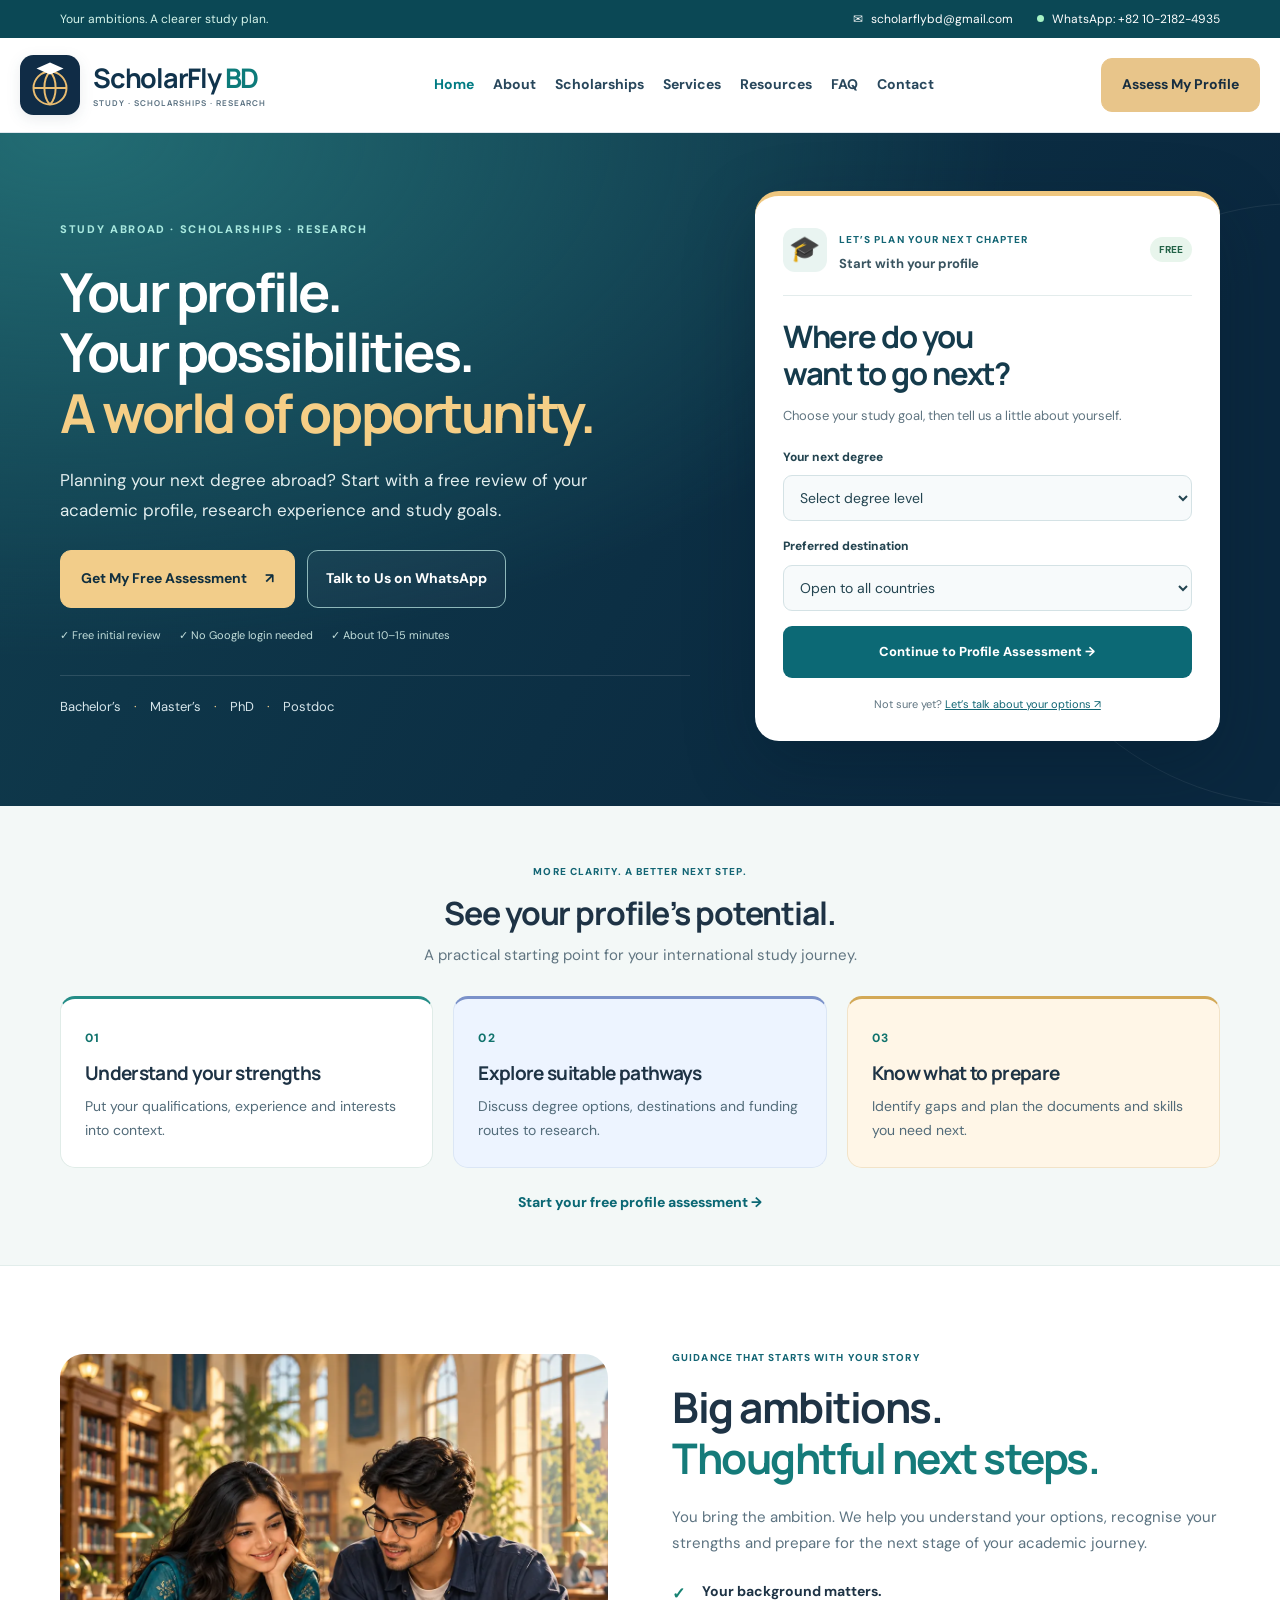
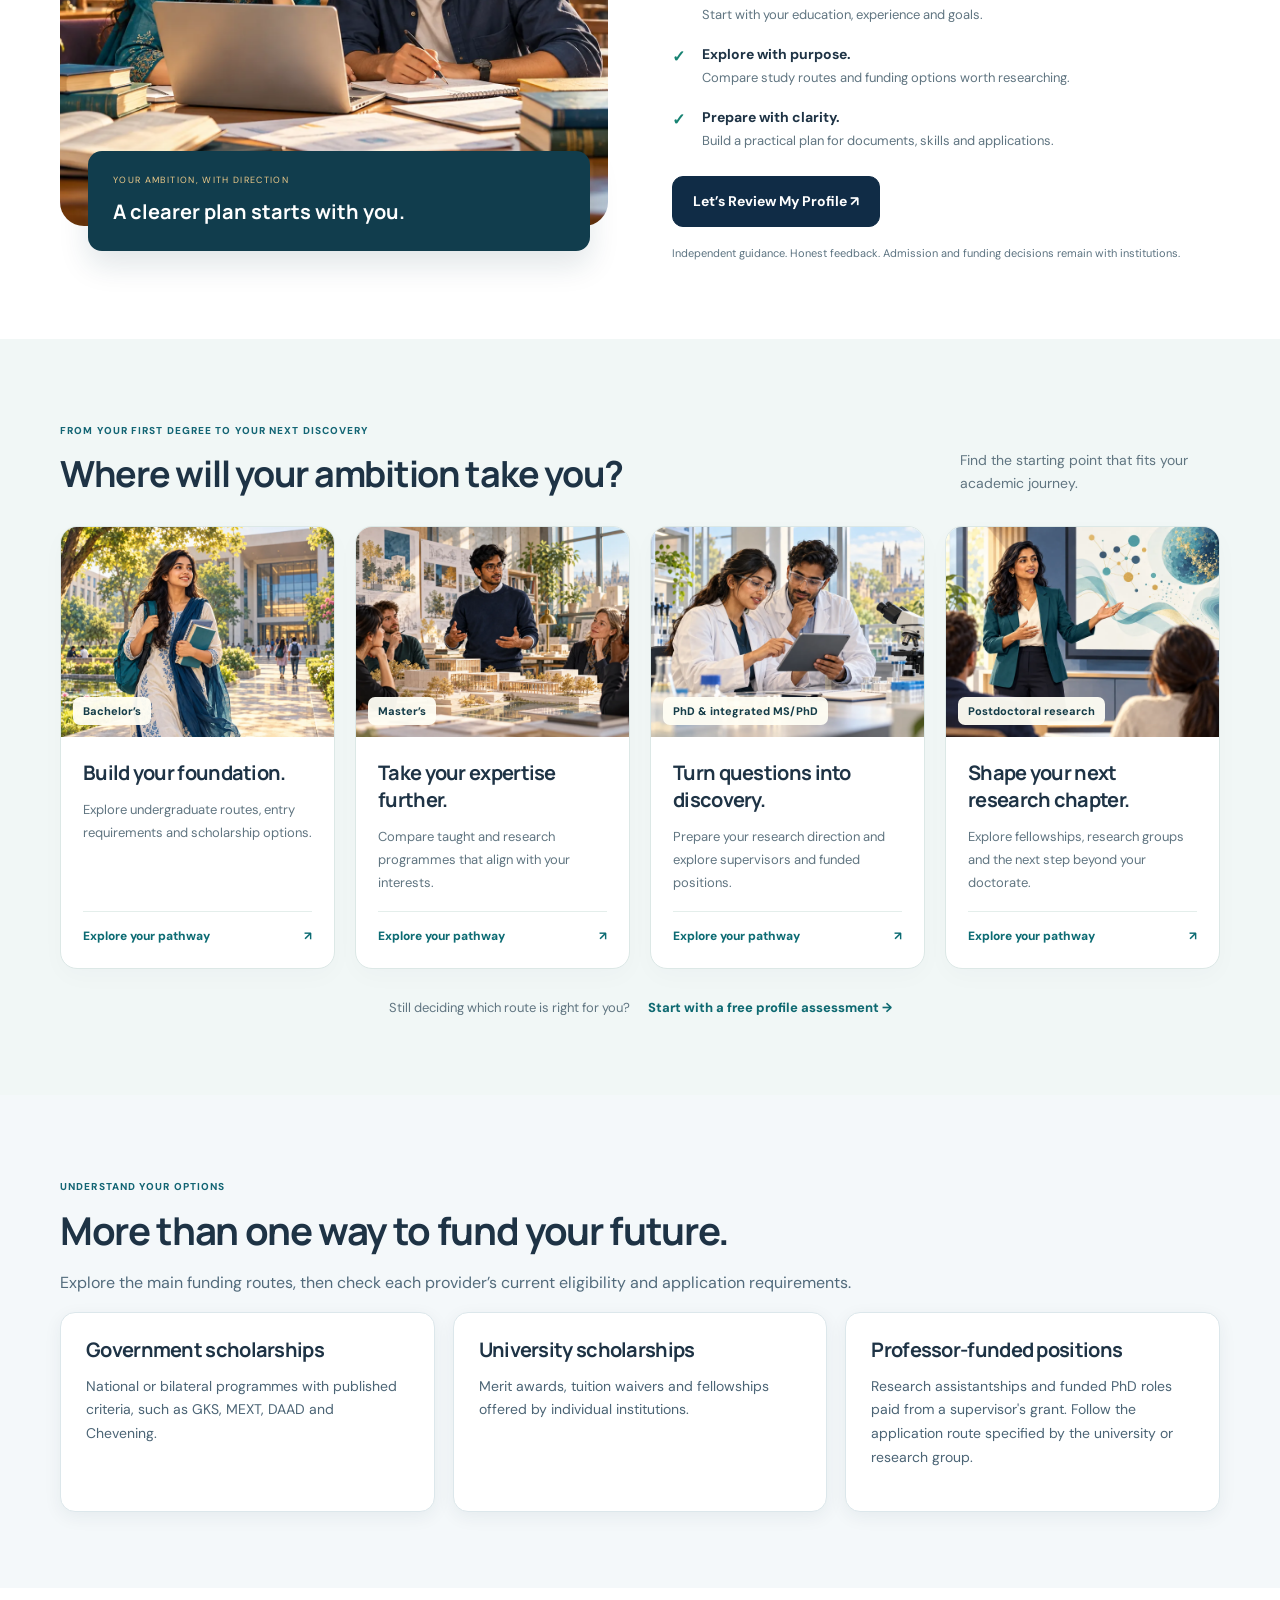
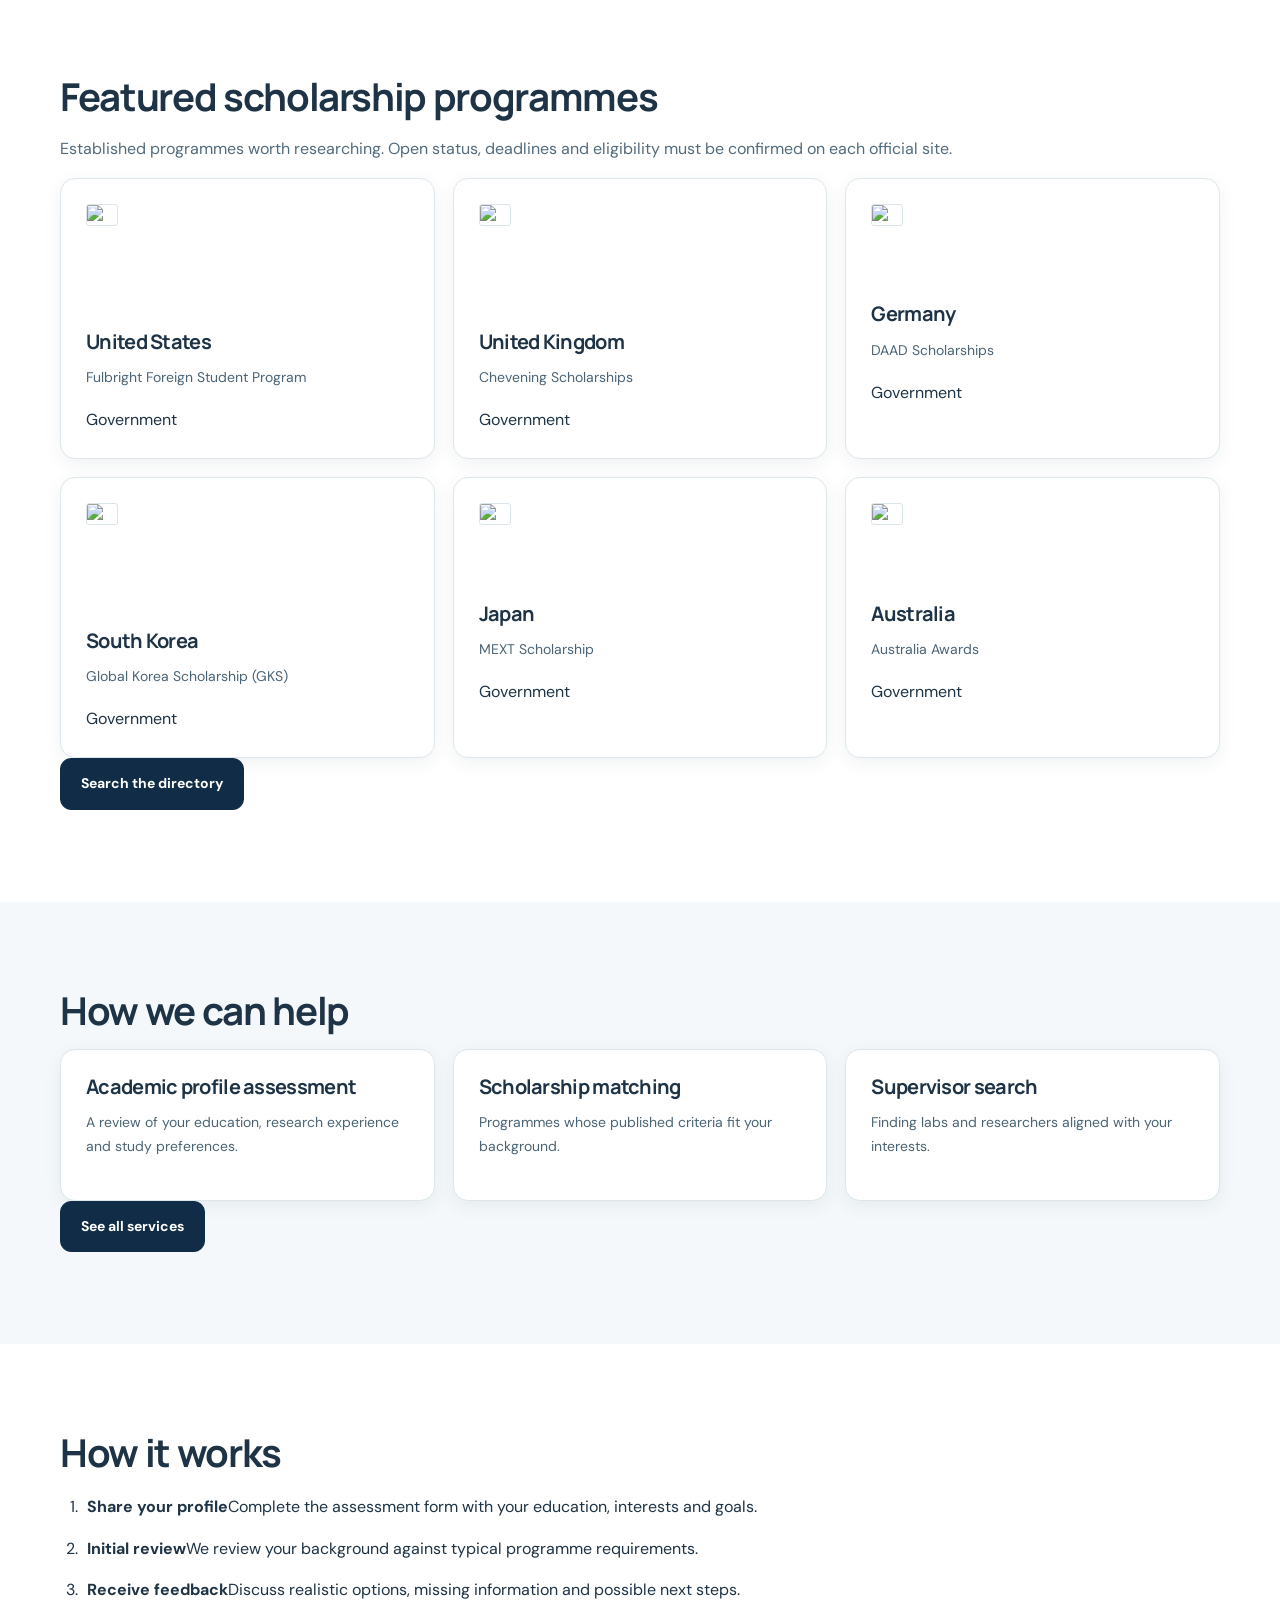
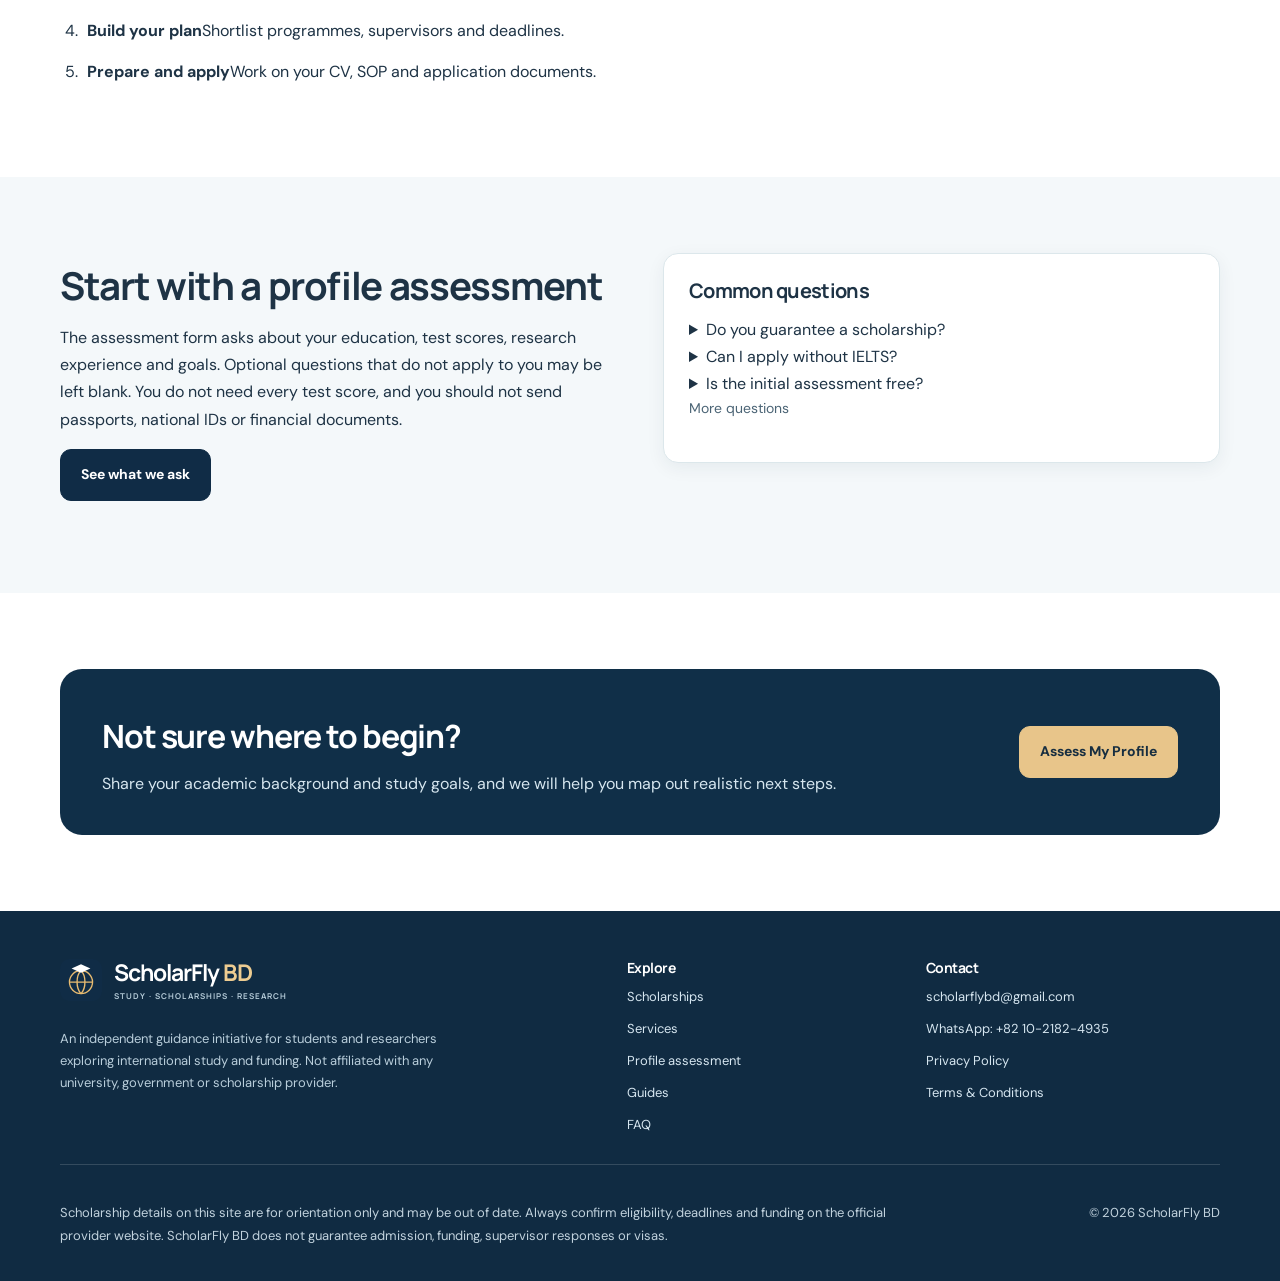
==== commit 2c141358: "Add distinct page illustrations and refine brand and typography" ====
--- a/index.html
+++ b/index.html
@@ -1,9 +1,9 @@
-<!DOCTYPE html><html lang="en"><head><meta charset="utf-8"><meta name="viewport" content="width=device-width,initial-scale=1"><title>ScholarFly BD | Scholarships and Study Abroad Guidance</title><meta name="description" content="Explore scholarships, funded research opportunities and study abroad options. Independent guidance for students and researchers."><meta name="theme-color" content="#102C46"><link rel="canonical" href="https://scholarflybd.com/"><meta property="og:type" content="website"><meta property="og:site_name" content="ScholarFly BD"><meta property="og:title" content="ScholarFly BD | Scholarships and Study Abroad Guidance"><meta property="og:description" content="Explore scholarships, funded research opportunities and study abroad options. Independent guidance for students and researchers."><meta property="og:url" content="https://scholarflybd.com/"><link rel="icon" href="assets/favicon.svg" type="image/svg+xml"><link rel="preconnect" href="https://fonts.googleapis.com"><link rel="preconnect" href="https://fonts.gstatic.com" crossorigin><link rel="stylesheet" href="assets/style.css?v=20261025visuals"><script type="application/ld+json">{"@context":"https://schema.org","@type":"Organization","name":"ScholarFly BD","url":"https://scholarflybd.com","email":"scholarflybd@gmail.com","description":"Independent guidance for international scholarships and study abroad."}</script><meta name="robots" content="index,follow"></head><body class="home-page"><a class="skip" href="#main">Skip to content</a><div class="contact-ribbon"><div class="wrap ribbon-inner"><span class="ribbon-message">Your ambitions. A clearer study plan.</span><div class="ribbon-links"><a href="mailto:scholarflybd@gmail.com"><span aria-hidden="true">✉</span> scholarflybd@gmail.com</a><a href="https://wa.me/821021824935" target="_blank" rel="noopener noreferrer"><span class="online-dot" aria-hidden="true"></span> WhatsApp: +82 10-2182-4935</a></div></div></div><header class="site-header"><div class="wrap bar"><a class="brand" href="index.html" aria-label="ScholarFly BD home"><svg class="logo-mark" width="42" height="42" style="display:block;width:42px;height:42px;min-width:42px;max-width:42px;max-height:42px;flex:none" viewBox="0 0 40 40" aria-hidden="true"><rect width="40" height="40" rx="9" fill="#102C46"/><g fill="none" stroke="#E9BC71" stroke-width="1.3"><circle cx="20" cy="22" r="11"/><path d="M9 22h22M20 11c-5 5-5 17 0 22M20 11c5 5 5 17 0 22"/></g><path d="M20 5l9 4-9 4-9-4z" fill="#fff"/></svg><span>ScholarFly BD</span></a><button class="menu-btn" aria-expanded="false" aria-controls="nav">Menu</button><nav id="nav" class="navlinks" aria-label="Main"><a href="index.html" aria-current="page">Home</a><a href="about.html">About</a><a href="scholarships.html">Scholarships</a><a href="services.html">Services</a><a href="resources.html">Resources</a><a href="faq.html">FAQ</a><a href="contact.html">Contact</a></nav><a class="btn gold cta-top" href="assessment.html">Assess My Profile</a></div></header><main id="main"><section class="hero conversion-hero"><div class="wrap hgrid"><div class="hero-copy"><span class="hero-kicker">STUDY ABROAD · SCHOLARSHIPS · RESEARCH</span><h1>Your profile.<br>Your possibilities.<br><span>A world of opportunity.</span></h1><p class="hero-intro">Planning your next degree abroad? Start with a free review of your academic profile, research experience and study goals.</p><div class="actions"><a class="btn primary-assess" href="assessment.html">Get My Free Assessment <span aria-hidden="true">↗</span></a><a class="btn whatsapp-cta" href="https://wa.me/821021824935" target="_blank" rel="noopener noreferrer">Talk to Us on WhatsApp</a></div><div class="hero-promises"><span>✓ Free initial review</span><span>✓ No Google login needed</span><span>✓ About 10–15 minutes</span></div><div class="study-levels">Bachelor’s <span>·</span> Master’s <span>·</span> PhD <span>·</span> Postdoc</div></div><aside class="profile-start" aria-label="Start your student assessment"><div class="profile-start-top"><span class="cap-icon" aria-hidden="true">🎓</span><div><span class="card-kicker">LET’S PLAN YOUR NEXT CHAPTER</span><p>Start with your profile</p></div><span class="free-pill">FREE</span></div><h2>Where do you<br>want to go next?</h2><p class="profile-description">Choose your study goal, then tell us a little about yourself.</p><form action="assessment.html" method="get"><label for="degree">Your next degree</label><select id="degree" name="degree" required><option value="" selected disabled>Select degree level</option><option value="bachelors">Bachelor’s</option><option value="masters">Master’s</option><option value="integrated">Integrated MS/PhD</option><option value="phd">PhD / doctoral research</option><option value="postdoc">Postdoctoral research</option></select><label for="destination">Preferred destination</label><select id="destination" name="country"><option value="open">Open to all countries</option><option value="usa">United States</option><option value="canada">Canada</option><option value="uk">United Kingdom</option><option value="germany">Germany</option><option value="korea">South Korea</option><option value="japan">Japan</option><option value="australia">Australia</option><option value="other">Other countries</option></select><button type="submit">Continue to Profile Assessment →</button></form><div class="profile-footnote">Not sure yet? <a href="https://wa.me/821021824935" target="_blank" rel="noopener noreferrer">Let’s talk about your options ↗</a></div></aside></div></section><section class="assessment-value"><div class="wrap"><div class="value-heading"><span class="card-kicker">MORE CLARITY. A BETTER NEXT STEP.</span><h2>See your profile’s potential.</h2><p>A practical starting point for your international study journey.</p></div><div class="value-grid"><article><span class="value-number">01</span><h3>Understand your strengths</h3><p>Put your qualifications, experience and interests into context.</p></article><article><span class="value-number">02</span><h3>Explore suitable pathways</h3><p>Discuss degree options, destinations and funding routes to research.</p></article><article><span class="value-number">03</span><h3>Know what to prepare</h3><p>Identify gaps and plan the documents and skills you need next.</p></article></div><a class="text-link" href="assessment.html">Start your free profile assessment →</a></div></section>
+<!DOCTYPE html><html lang="en"><head><meta charset="utf-8"><meta name="viewport" content="width=device-width,initial-scale=1"><title>ScholarFly BD | Scholarships and Study Abroad Guidance</title><meta name="description" content="Explore scholarships, funded research opportunities and study abroad options. Independent guidance for students and researchers."><meta name="theme-color" content="#102C46"><link rel="canonical" href="https://scholarflybd.com/"><meta property="og:type" content="website"><meta property="og:site_name" content="ScholarFly BD"><meta property="og:title" content="ScholarFly BD | Scholarships and Study Abroad Guidance"><meta property="og:description" content="Explore scholarships, funded research opportunities and study abroad options. Independent guidance for students and researchers."><meta property="og:url" content="https://scholarflybd.com/"><link rel="icon" href="assets/favicon.svg" type="image/svg+xml"><link rel="preconnect" href="https://fonts.googleapis.com"><link rel="preconnect" href="https://fonts.gstatic.com" crossorigin><link rel="stylesheet" href="assets/style.css?v=20261025polish"><script type="application/ld+json">{"@context":"https://schema.org","@type":"Organization","name":"ScholarFly BD","url":"https://scholarflybd.com","email":"scholarflybd@gmail.com","description":"Independent guidance for international scholarships and study abroad."}</script><meta name="robots" content="index,follow"></head><body class="home-page"><a class="skip" href="#main">Skip to content</a><div class="contact-ribbon"><div class="wrap ribbon-inner"><span class="ribbon-message">Your ambitions. A clearer study plan.</span><div class="ribbon-links"><a href="mailto:scholarflybd@gmail.com"><span aria-hidden="true">✉</span> scholarflybd@gmail.com</a><a href="https://wa.me/821021824935" target="_blank" rel="noopener noreferrer"><span class="online-dot" aria-hidden="true"></span> WhatsApp: +82 10-2182-4935</a></div></div></div><header class="site-header"><div class="wrap bar"><a class="brand" href="index.html" aria-label="ScholarFly BD home"><svg class="logo-mark" width="42" height="42" style="display:block;width:42px;height:42px;min-width:42px;max-width:42px;max-height:42px;flex:none" viewBox="0 0 40 40" aria-hidden="true"><rect width="40" height="40" rx="9" fill="#102C46"/><g fill="none" stroke="#E9BC71" stroke-width="1.3"><circle cx="20" cy="22" r="11"/><path d="M9 22h22M20 11c-5 5-5 17 0 22M20 11c5 5 5 17 0 22"/></g><path d="M20 5l9 4-9 4-9-4z" fill="#fff"/></svg><span class="brand-wordmark"><strong>ScholarFly <em>BD</em></strong><small>STUDY · SCHOLARSHIPS · RESEARCH</small></span></a><button class="menu-btn" aria-expanded="false" aria-controls="nav">Menu</button><nav id="nav" class="navlinks" aria-label="Main"><a href="index.html" aria-current="page">Home</a><a href="about.html">About</a><a href="scholarships.html">Scholarships</a><a href="services.html">Services</a><a href="resources.html">Resources</a><a href="faq.html">FAQ</a><a href="contact.html">Contact</a></nav><a class="btn gold cta-top" href="assessment.html">Assess My Profile</a></div></header><main id="main"><section class="hero conversion-hero"><div class="wrap hgrid"><div class="hero-copy"><span class="hero-kicker">STUDY ABROAD · SCHOLARSHIPS · RESEARCH</span><h1>Your profile.<br>Your possibilities.<br><span>A world of opportunity.</span></h1><p class="hero-intro">Planning your next degree abroad? Start with a free review of your academic profile, research experience and study goals.</p><div class="actions"><a class="btn primary-assess" href="assessment.html">Get My Free Assessment <span aria-hidden="true">↗</span></a><a class="btn whatsapp-cta" href="https://wa.me/821021824935" target="_blank" rel="noopener noreferrer">Talk to Us on WhatsApp</a></div><div class="hero-promises"><span>✓ Free initial review</span><span>✓ No Google login needed</span><span>✓ About 10–15 minutes</span></div><div class="study-levels">Bachelor’s <span>·</span> Master’s <span>·</span> PhD <span>·</span> Postdoc</div></div><aside class="profile-start" aria-label="Start your student assessment"><div class="profile-start-top"><span class="cap-icon" aria-hidden="true">🎓</span><div><span class="card-kicker">LET’S PLAN YOUR NEXT CHAPTER</span><p>Start with your profile</p></div><span class="free-pill">FREE</span></div><h2>Where do you<br>want to go next?</h2><p class="profile-description">Choose your study goal, then tell us a little about yourself.</p><form action="assessment.html" method="get"><label for="degree">Your next degree</label><select id="degree" name="degree" required><option value="" selected disabled>Select degree level</option><option value="bachelors">Bachelor’s</option><option value="masters">Master’s</option><option value="integrated">Integrated MS/PhD</option><option value="phd">PhD / doctoral research</option><option value="postdoc">Postdoctoral research</option></select><label for="destination">Preferred destination</label><select id="destination" name="country"><option value="open">Open to all countries</option><option value="usa">United States</option><option value="canada">Canada</option><option value="uk">United Kingdom</option><option value="germany">Germany</option><option value="korea">South Korea</option><option value="japan">Japan</option><option value="australia">Australia</option><option value="other">Other countries</option></select><button type="submit">Continue to Profile Assessment →</button></form><div class="profile-footnote">Not sure yet? <a href="https://wa.me/821021824935" target="_blank" rel="noopener noreferrer">Let’s talk about your options ↗</a></div></aside></div></section><section class="assessment-value"><div class="wrap"><div class="value-heading"><span class="card-kicker">MORE CLARITY. A BETTER NEXT STEP.</span><h2>See your profile’s potential.</h2><p>A practical starting point for your international study journey.</p></div><div class="value-grid"><article><span class="value-number">01</span><h3>Understand your strengths</h3><p>Put your qualifications, experience and interests into context.</p></article><article><span class="value-number">02</span><h3>Explore suitable pathways</h3><p>Discuss degree options, destinations and funding routes to research.</p></article><article><span class="value-number">03</span><h3>Know what to prepare</h3><p>Identify gaps and plan the documents and skills you need next.</p></article></div><a class="text-link" href="assessment.html">Start your free profile assessment →</a></div></section>
 <section class="sec story-section"><div class="wrap story-grid"><div class="story-picture"><img src="assets/application-planning.webp" width="1536" height="1024" loading="lazy" alt="Illustration of two university students planning an application in a library"><div class="picture-note"><span>YOUR AMBITION, WITH DIRECTION</span><strong>A clearer plan starts with you.</strong></div></div><div class="story-copy"><span class="card-kicker">GUIDANCE THAT STARTS WITH YOUR STORY</span><h2>Big ambitions.<br><em>Thoughtful next steps.</em></h2><p>You bring the ambition. We help you understand your options, recognise your strengths and prepare for the next stage of your academic journey.</p><ul class="story-checks"><li><strong>Your background matters.</strong><span>Start with your education, experience and goals.</span></li><li><strong>Explore with purpose.</strong><span>Compare study routes and funding options worth researching.</span></li><li><strong>Prepare with clarity.</strong><span>Build a practical plan for documents, skills and applications.</span></li></ul><a class="btn" href="assessment.html">Let’s Review My Profile ↗</a><p class="story-disclaimer">Independent guidance. Honest feedback. Admission and funding decisions remain with institutions.</p></div></div></section>
 
-<section class="sec pathway-section"><div class="wrap"><div class="pathway-heading"><div><span class="card-kicker">FROM YOUR FIRST DEGREE TO YOUR NEXT DISCOVERY</span><h2>Where will your ambition take you?</h2></div><p>Find the starting point that fits your academic journey.</p></div><div class="pathway-grid"><a class="pathway-card" href="resources.html#bachelors"><div class="pathway-image"><img src="assets/scholarship-students.webp" width="1536" height="1024" loading="lazy" alt="Illustration: Students on an international university campus"><span>Bachelor’s</span></div><div class="pathway-body"><h3>Build your foundation.</h3><p>Explore undergraduate routes, entry requirements and scholarship options.</p><span class="pathway-link">Explore your pathway <b aria-hidden="true">↗</b></span></div></a><a class="pathway-card" href="resources.html#masters"><div class="pathway-image"><img src="assets/application-planning.webp" width="1536" height="1024" loading="lazy" alt="Illustration: Students planning an academic application"><span>Master’s</span></div><div class="pathway-body"><h3>Take your expertise further.</h3><p>Compare taught and research programmes that align with your interests.</p><span class="pathway-link">Explore your pathway <b aria-hidden="true">↗</b></span></div></a><a class="pathway-card" href="resources.html#phd"><div class="pathway-image"><img src="assets/research-pathway.webp" width="1536" height="1024" loading="lazy" alt="Illustration: Researchers reviewing their work in a laboratory"><span>PhD & integrated MS/PhD</span></div><div class="pathway-body"><h3>Turn questions into discovery.</h3><p>Prepare your research direction and explore supervisors and funded positions.</p><span class="pathway-link">Explore your pathway <b aria-hidden="true">↗</b></span></div></a><a class="pathway-card" href="resources.html#postdoc"><div class="pathway-image"><img src="assets/research-pathway.webp" width="1536" height="1024" loading="lazy" alt="Illustration: Researchers collaborating in a university laboratory"><span>Postdoctoral research</span></div><div class="pathway-body"><h3>Shape your next research chapter.</h3><p>Explore fellowships, research groups and the next step beyond your doctorate.</p><span class="pathway-link">Explore your pathway <b aria-hidden="true">↗</b></span></div></a></div><div class="pathway-bottom"><p>Still deciding which route is right for you?</p><a href="assessment.html">Start with a free profile assessment →</a></div></div></section>
+<section class="sec pathway-section"><div class="wrap"><div class="pathway-heading"><div><span class="card-kicker">FROM YOUR FIRST DEGREE TO YOUR NEXT DISCOVERY</span><h2>Where will your ambition take you?</h2></div><p>Find the starting point that fits your academic journey.</p></div><div class="pathway-grid"><a class="pathway-card" href="resources.html#bachelors"><div class="pathway-image"><img src="assets/bachelors-campus.webp" width="1536" height="1024" loading="lazy" alt="Illustration: Student arriving at a university campus"><span>Bachelor’s</span></div><div class="pathway-body"><h3>Build your foundation.</h3><p>Explore undergraduate routes, entry requirements and scholarship options.</p><span class="pathway-link">Explore your pathway <b aria-hidden="true">↗</b></span></div></a><a class="pathway-card" href="resources.html#masters"><div class="pathway-image"><img src="assets/masters-studio.webp" width="1536" height="1024" loading="lazy" alt="Illustration: Graduate student presenting a design project"><span>Master’s</span></div><div class="pathway-body"><h3>Take your expertise further.</h3><p>Compare taught and research programmes that align with your interests.</p><span class="pathway-link">Explore your pathway <b aria-hidden="true">↗</b></span></div></a><a class="pathway-card" href="resources.html#phd"><div class="pathway-image"><img src="assets/research-pathway.webp" width="1536" height="1024" loading="lazy" alt="Illustration: Researchers reviewing their work in a laboratory"><span>PhD & integrated MS/PhD</span></div><div class="pathway-body"><h3>Turn questions into discovery.</h3><p>Prepare your research direction and explore supervisors and funded positions.</p><span class="pathway-link">Explore your pathway <b aria-hidden="true">↗</b></span></div></a><a class="pathway-card" href="resources.html#postdoc"><div class="pathway-image"><img src="assets/postdoc-seminar.webp" width="1536" height="1024" loading="lazy" alt="Illustration: Researcher presenting at an academic seminar"><span>Postdoctoral research</span></div><div class="pathway-body"><h3>Shape your next research chapter.</h3><p>Explore fellowships, research groups and the next step beyond your doctorate.</p><span class="pathway-link">Explore your pathway <b aria-hidden="true">↗</b></span></div></a></div><div class="pathway-bottom"><p>Still deciding which route is right for you?</p><a href="assessment.html">Start with a free profile assessment →</a></div></div></section>
 <section class="sec tint"><div class="wrap"><span class="card-kicker">UNDERSTAND YOUR OPTIONS</span><h2>More than one way to fund your future.</h2><p class="muted">Explore the main funding routes, then check each provider’s current eligibility and application requirements.</p><div class="grid3"><div class="card"><h3>Government scholarships</h3><p>National or bilateral programmes with published criteria, such as GKS, MEXT, DAAD and Chevening.</p></div><div class="card"><h3>University scholarships</h3><p>Merit awards, tuition waivers and fellowships offered by individual institutions.</p></div><div class="card"><h3>Professor-funded positions</h3><p>Research assistantships and funded PhD roles paid from a supervisor's grant. Follow the application route specified by the university or research group.</p></div></div></div></section>
 <section class="sec"><div class="wrap"><h2>Featured scholarship programmes</h2><p class="muted">Established programmes worth researching. Open status, deadlines and eligibility must be confirmed on each official site.</p><div class="grid3"><a class="card flagcard" href="scholarships.html?c=us"><img class="flag" loading="lazy" width="32" height="22" src="https://flagcdn.com/w80/us.png" alt="Flag of United States"><h3>United States</h3><p>Fulbright Foreign Student Program</p><span class="tag">Government</span></a><a class="card flagcard" href="scholarships.html?c=gb"><img class="flag" loading="lazy" width="32" height="22" src="https://flagcdn.com/w80/gb.png" alt="Flag of United Kingdom"><h3>United Kingdom</h3><p>Chevening Scholarships</p><span class="tag">Government</span></a><a class="card flagcard" href="scholarships.html?c=de"><img class="flag" loading="lazy" width="32" height="22" src="https://flagcdn.com/w80/de.png" alt="Flag of Germany"><h3>Germany</h3><p>DAAD Scholarships</p><span class="tag">Government</span></a><a class="card flagcard" href="scholarships.html?c=kr"><img class="flag" loading="lazy" width="32" height="22" src="https://flagcdn.com/w80/kr.png" alt="Flag of South Korea"><h3>South Korea</h3><p>Global Korea Scholarship (GKS)</p><span class="tag">Government</span></a><a class="card flagcard" href="scholarships.html?c=jp"><img class="flag" loading="lazy" width="32" height="22" src="https://flagcdn.com/w80/jp.png" alt="Flag of Japan"><h3>Japan</h3><p>MEXT Scholarship</p><span class="tag">Government</span></a><a class="card flagcard" href="scholarships.html?c=au"><img class="flag" loading="lazy" width="32" height="22" src="https://flagcdn.com/w80/au.png" alt="Flag of Australia"><h3>Australia</h3><p>Australia Awards</p><span class="tag">Government</span></a></div><p><a class="btn" href="scholarships.html">Search the directory</a></p></div></section>
 <section class="sec tint"><div class="wrap"><h2>How we can help</h2><div class="grid3"><div class="card"><h3>Academic profile assessment</h3><p>A review of your education, research experience and study preferences.</p></div><div class="card"><h3>Scholarship matching</h3><p>Programmes whose published criteria fit your background.</p></div><div class="card"><h3>Supervisor search</h3><p>Finding labs and researchers aligned with your interests.</p></div></div><p><a class="btn" href="services.html">See all services</a></p></div></section>
 <section class="sec"><div class="wrap"><h2>How it works</h2><ol class="steps"><li><b>Share your profile</b><span>Complete the assessment form with your education, interests and goals.</span></li><li><b>Initial review</b><span>We review your background against typical programme requirements.</span></li><li><b>Receive feedback</b><span>Discuss realistic options, missing information and possible next steps.</span></li><li><b>Build your plan</b><span>Shortlist programmes, supervisors and deadlines.</span></li><li><b>Prepare and apply</b><span>Work on your CV, SOP and application documents.</span></li></ol></div></section>
-<section class="sec tint"><div class="wrap two"><div><h2>Start with a profile assessment</h2><p>The assessment form asks about your education, test scores, research experience and goals. Optional questions that do not apply to you may be left blank. You do not need every test score, and you should not send passports, national IDs or financial documents.</p><p><a class="btn" href="assessment.html">See what we ask</a></p></div><div class="card"><h3>Common questions</h3><details><summary>Do you guarantee a scholarship?</summary><p>No. Decisions rest with universities, supervisors and funders.</p></details><details><summary>Can I apply without IELTS?</summary><p>Some programmes accept alternatives or waivers. It depends on the programme.</p></details><details><summary>Is the initial assessment free?</summary><p>Yes. Any later paid service is explained in writing before you commit.</p></details><p><a href="faq.html">More questions</a></p></div></div></section><section class="sec"><div class="wrap"><div class="cta"><div><h2>Not sure where to begin?</h2><p>Share your academic background and study goals, and we will help you map out realistic next steps.</p></div><a class="btn gold" href="assessment.html">Assess My Profile</a></div></div></section></main><footer class="footer"><div class="wrap fgrid"><div><a class="brand light" href="index.html"><svg class="logo-mark" width="42" height="42" style="display:block;width:42px;height:42px;min-width:42px;max-width:42px;max-height:42px;flex:none" viewBox="0 0 40 40" aria-hidden="true"><rect width="40" height="40" rx="9" fill="#102C46"/><g fill="none" stroke="#E9BC71" stroke-width="1.3"><circle cx="20" cy="22" r="11"/><path d="M9 22h22M20 11c-5 5-5 17 0 22M20 11c5 5 5 17 0 22"/></g><path d="M20 5l9 4-9 4-9-4z" fill="#fff"/></svg><span>ScholarFly BD</span></a><p>An independent guidance initiative for students and researchers exploring international study and funding. Not affiliated with any university, government or scholarship provider.</p></div><div><h3>Explore</h3><a href="scholarships.html">Scholarships</a><a href="services.html">Services</a><a href="assessment.html">Profile assessment</a><a href="resources.html">Guides</a><a href="faq.html">FAQ</a></div><div><h3>Contact</h3><a href="mailto:scholarflybd@gmail.com">scholarflybd@gmail.com</a><a href="https://wa.me/821021824935" target="_blank" rel="noopener noreferrer">WhatsApp: +82 10-2182-4935</a><a href="privacy.html">Privacy Policy</a><a href="terms.html">Terms &amp; Conditions</a></div></div><div class="wrap legal"><p>Scholarship details on this site are for orientation only and may be out of date. Always confirm eligibility, deadlines and funding on the official provider website. ScholarFly BD does not guarantee admission, funding, supervisor responses or visas.</p><p>© <span id="year">2026</span> ScholarFly BD</p></div></footer><script src="assets/config.js?v=20261025design"></script><script src="assets/main.js?v=20261025design"></script></body></html>
+<section class="sec tint"><div class="wrap two"><div><h2>Start with a profile assessment</h2><p>The assessment form asks about your education, test scores, research experience and goals. Optional questions that do not apply to you may be left blank. You do not need every test score, and you should not send passports, national IDs or financial documents.</p><p><a class="btn" href="assessment.html">See what we ask</a></p></div><div class="card"><h3>Common questions</h3><details><summary>Do you guarantee a scholarship?</summary><p>No. Decisions rest with universities, supervisors and funders.</p></details><details><summary>Can I apply without IELTS?</summary><p>Some programmes accept alternatives or waivers. It depends on the programme.</p></details><details><summary>Is the initial assessment free?</summary><p>Yes. Any later paid service is explained in writing before you commit.</p></details><p><a href="faq.html">More questions</a></p></div></div></section><section class="sec"><div class="wrap"><div class="cta"><div><h2>Not sure where to begin?</h2><p>Share your academic background and study goals, and we will help you map out realistic next steps.</p></div><a class="btn gold" href="assessment.html">Assess My Profile</a></div></div></section></main><footer class="footer"><div class="wrap fgrid"><div><a class="brand light" href="index.html"><svg class="logo-mark" width="42" height="42" style="display:block;width:42px;height:42px;min-width:42px;max-width:42px;max-height:42px;flex:none" viewBox="0 0 40 40" aria-hidden="true"><rect width="40" height="40" rx="9" fill="#102C46"/><g fill="none" stroke="#E9BC71" stroke-width="1.3"><circle cx="20" cy="22" r="11"/><path d="M9 22h22M20 11c-5 5-5 17 0 22M20 11c5 5 5 17 0 22"/></g><path d="M20 5l9 4-9 4-9-4z" fill="#fff"/></svg><span class="brand-wordmark"><strong>ScholarFly <em>BD</em></strong><small>STUDY · SCHOLARSHIPS · RESEARCH</small></span></a><p>An independent guidance initiative for students and researchers exploring international study and funding. Not affiliated with any university, government or scholarship provider.</p></div><div><h3>Explore</h3><a href="scholarships.html">Scholarships</a><a href="services.html">Services</a><a href="assessment.html">Profile assessment</a><a href="resources.html">Guides</a><a href="faq.html">FAQ</a></div><div><h3>Contact</h3><a href="mailto:scholarflybd@gmail.com">scholarflybd@gmail.com</a><a href="https://wa.me/821021824935" target="_blank" rel="noopener noreferrer">WhatsApp: +82 10-2182-4935</a><a href="privacy.html">Privacy Policy</a><a href="terms.html">Terms &amp; Conditions</a></div></div><div class="wrap legal"><p>Scholarship details on this site are for orientation only and may be out of date. Always confirm eligibility, deadlines and funding on the official provider website. ScholarFly BD does not guarantee admission, funding, supervisor responses or visas.</p><p>© <span id="year">2026</span> ScholarFly BD</p></div></footer><script src="assets/config.js?v=20261025design"></script><script src="assets/main.js?v=20261025design"></script></body></html>
--- a/assets/style.css
+++ b/assets/style.css
@@ -57,3 +57,9 @@
 
 /* Image-led homepage pathways */
 .story-grid{display:grid;grid-template-columns:1fr 1fr;gap:64px;align-items:center}.story-picture{position:relative;padding-bottom:25px}.story-picture>img{display:block;width:100%;aspect-ratio:1.16;object-fit:cover;border-radius:24px}.picture-note{position:absolute;bottom:0;right:18px;left:28px;background:#113d4d;color:#fff;padding:22px 25px;border-radius:14px;box-shadow:0 14px 30px #10374620}.picture-note span{font-size:9px;letter-spacing:.15em;color:#eecb8a;display:block}.picture-note strong{font-family:Manrope,sans-serif;font-size:20px;display:block;margin-top:7px}.story-copy h2{font-size:clamp(30px,3.3vw,43px);margin:13px 0 20px}.story-copy h2 em{font-style:normal;color:#157b7a}.story-copy>p{color:#5c7381;font-size:15px}.story-checks{list-style:none;padding:0;margin:24px 0}.story-checks li{position:relative;padding-left:30px;margin-bottom:17px}.story-checks li:before{content:'✓';position:absolute;left:0;color:#168272;font-weight:bold}.story-checks strong{display:block;font-size:14px}.story-checks span{display:block;color:#607581;font-size:13px}.story-copy .story-disclaimer{font-size:11px;margin:17px 0 0}.pathway-section{background:#f1f7f6}.pathway-heading{display:flex;align-items:end;justify-content:space-between;gap:40px;margin-bottom:30px}.pathway-heading h2{max-width:620px;font-size:36px;margin-bottom:0}.pathway-heading>p{max-width:260px;color:#607581;font-size:14px;margin:0}.pathway-grid{display:grid;grid-template-columns:repeat(4,minmax(0,1fr));gap:20px}.pathway-card{display:flex;flex-direction:column;background:#fff;border:1px solid #dce8e6;border-radius:17px;overflow:hidden;box-shadow:0 8px 24px #153c4806;transition:transform .2s,box-shadow .2s}.pathway-card:hover{transform:translateY(-5px);box-shadow:0 14px 30px #153c4815}.pathway-image{position:relative}.pathway-image img{display:block;width:100%;aspect-ratio:1.3;object-fit:cover}.pathway-image>span{position:absolute;bottom:12px;left:12px;right:12px;width:fit-content;padding:5px 10px;border-radius:7px;background:#fffef5f2;color:#153d49;font-size:11px;font-weight:800}.pathway-body{display:flex;flex-direction:column;padding:22px;flex:1}.pathway-body h3{font-size:20px;line-height:1.35;margin:0 0 13px}.pathway-body p{font-size:13px;color:#607581;line-height:1.75}.pathway-link{display:flex;justify-content:space-between;font-size:12px;color:#0c6b73;font-weight:800;border-top:1px solid #e4eeeb;padding-top:14px;margin-top:auto}.pathway-bottom{display:flex;align-items:center;justify-content:center;gap:18px;padding-top:28px;font-size:13px}.pathway-bottom p{margin:0;color:#607581}.pathway-bottom a{color:#0e6971;font-weight:800}.home-page .assessment-value{padding-bottom:50px}.home-page .value-grid article{border-top:3px solid #248d87}.home-page .value-grid article:nth-child(2){border-top-color:#7b92c9}.home-page .value-grid article:nth-child(3){border-top-color:#d3a957}@media(max-width:1000px){.story-grid{gap:30px}.pathway-grid{grid-template-columns:repeat(2,minmax(0,1fr))}.pathway-heading{display:block}.pathway-heading>p{max-width:none;margin-top:15px}.pathway-image img{aspect-ratio:1.6}}@media(max-width:760px){.story-grid{grid-template-columns:1fr;gap:30px}.story-picture>img{aspect-ratio:1.4}.picture-note{padding:17px;left:16px;right:16px}.picture-note strong{font-size:18px}.pathway-heading h2{font-size:29px}.pathway-bottom{flex-direction:column;gap:6px;text-align:center}.pathway-body{padding:18px}}@media(max-width:480px){.pathway-grid{grid-template-columns:1fr}.pathway-image img{aspect-ratio:1.6}.pathway-body h3{font-size:22px}}
+
+/* Larger brand and clearer editorial page introductions */
+.site-header .wrap{width:min(1240px,calc(100% - 40px))}.site-header .bar{min-height:94px!important;gap:22px!important}.site-header .brand{gap:13px!important;flex-shrink:0}.site-header .brand .logo-mark{width:60px!important;height:60px!important;min-width:60px!important;max-width:60px!important;max-height:60px!important;filter:drop-shadow(0 4px 7px #12384a18)}.brand-wordmark{display:flex;flex-direction:column;gap:5px}.brand-wordmark strong{font-family:Manrope,sans-serif;font-size:27px;line-height:1.15;letter-spacing:-.045em;white-space:nowrap}.brand-wordmark em{font-style:normal;color:#0d7b7a}.brand-wordmark small{font-size:8px;font-weight:700;letter-spacing:.13em;line-height:1.2;color:#5a7181}.footer .brand-wordmark strong{font-size:23px}.footer .brand-wordmark small{color:#b5cbd8}.footer .brand-wordmark em{color:#edcc91}.site-header .navlinks{gap:19px}.site-header .navlinks a{font-size:14px;font-weight:700;letter-spacing:0}.site-header .cta-top{font-size:14px;padding:14px 20px}.editorial-hero{padding:38px 0!important;background:linear-gradient(115deg,#edf6f3,#fcfaf5)!important}.editorial-grid{display:grid;grid-template-columns:1fr 1fr;align-items:center;gap:58px}.editorial-copy h1{font-size:clamp(33px,3.8vw,49px);line-height:1.15;margin:14px 0 20px;letter-spacing:-.04em}.editorial-copy .lead{font-size:17px;line-height:1.8;color:#536d7c;margin:0 0 25px;max-width:520px}.editorial-image{width:100%;height:auto;aspect-ratio:3/2;display:block;object-fit:cover;border-radius:23px;border:1px solid #e3eae5;box-shadow:0 15px 35px #173b4815}.editorial-hero+.sec{padding-top:48px}.prose p,.prose li{line-height:1.85}.faq-list details{border:1px solid #dde8e8;border-radius:12px;padding:18px 22px;margin-bottom:13px;background:#fff}.faq-list summary{font-size:17px;line-height:1.5;color:#173e4e;font-weight:700}.faq-list details[open]{border-color:#83b8b1;background:#f7fbfa}.faq-list details p{margin-top:15px;color:#536d7c}.card-title{line-height:1.35}
+@media(max-width:1120px){.site-header .navlinks{gap:12px}.site-header .navlinks a{font-size:13px}.brand-wordmark strong{font-size:24px}.brand-wordmark small{font-size:7px}.site-header .brand .logo-mark{width:52px!important;height:52px!important;min-width:52px!important;max-width:52px!important;max-height:52px!important}.site-header .bar{gap:12px!important}.site-header .cta-top{padding:12px;font-size:12px}}
+@media(max-width:960px) and (min-width:761px){.site-header .bar{flex-wrap:wrap;padding:12px 0}.site-header .navlinks{order:3;width:100%;justify-content:center;padding:7px 0 0;gap:24px}.site-header .cta-top{margin-left:auto}}
+@media(max-width:760px){.site-header .wrap{width:calc(100% - 28px)}.site-header .bar{min-height:82px!important}.site-header .brand{gap:9px!important}.brand-wordmark strong{font-size:22px}.brand-wordmark small{font-size:6px;letter-spacing:.08em}.site-header .brand .logo-mark{width:48px!important;height:48px!important;min-width:48px!important;max-width:48px!important;max-height:48px!important}.editorial-grid{grid-template-columns:1fr;gap:27px}.editorial-hero{padding:30px 0!important}.editorial-copy h1{font-size:36px}.editorial-copy .lead{font-size:16px}.editorial-image{max-width:540px;justify-self:center}.editorial-hero+.sec{padding-top:32px}.faq-list details{padding:16px}.faq-list summary{font-size:16px}}
